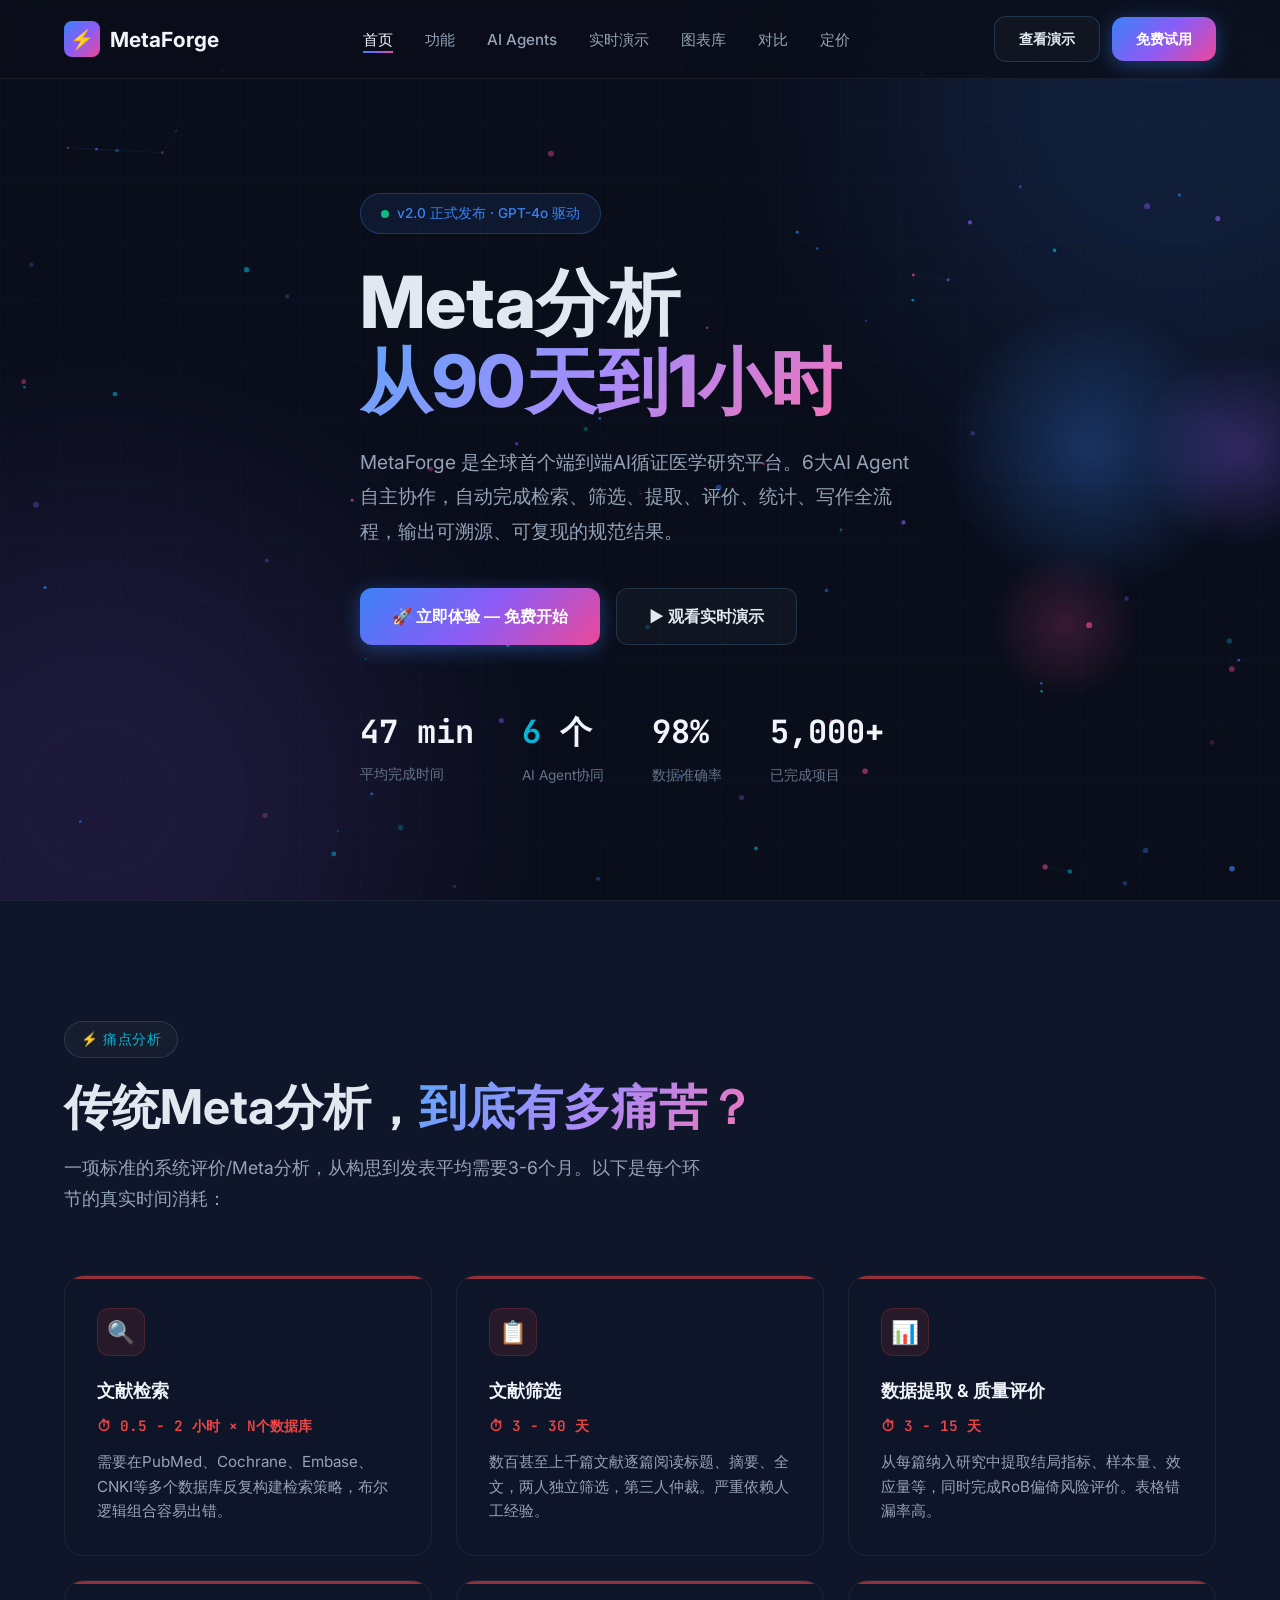
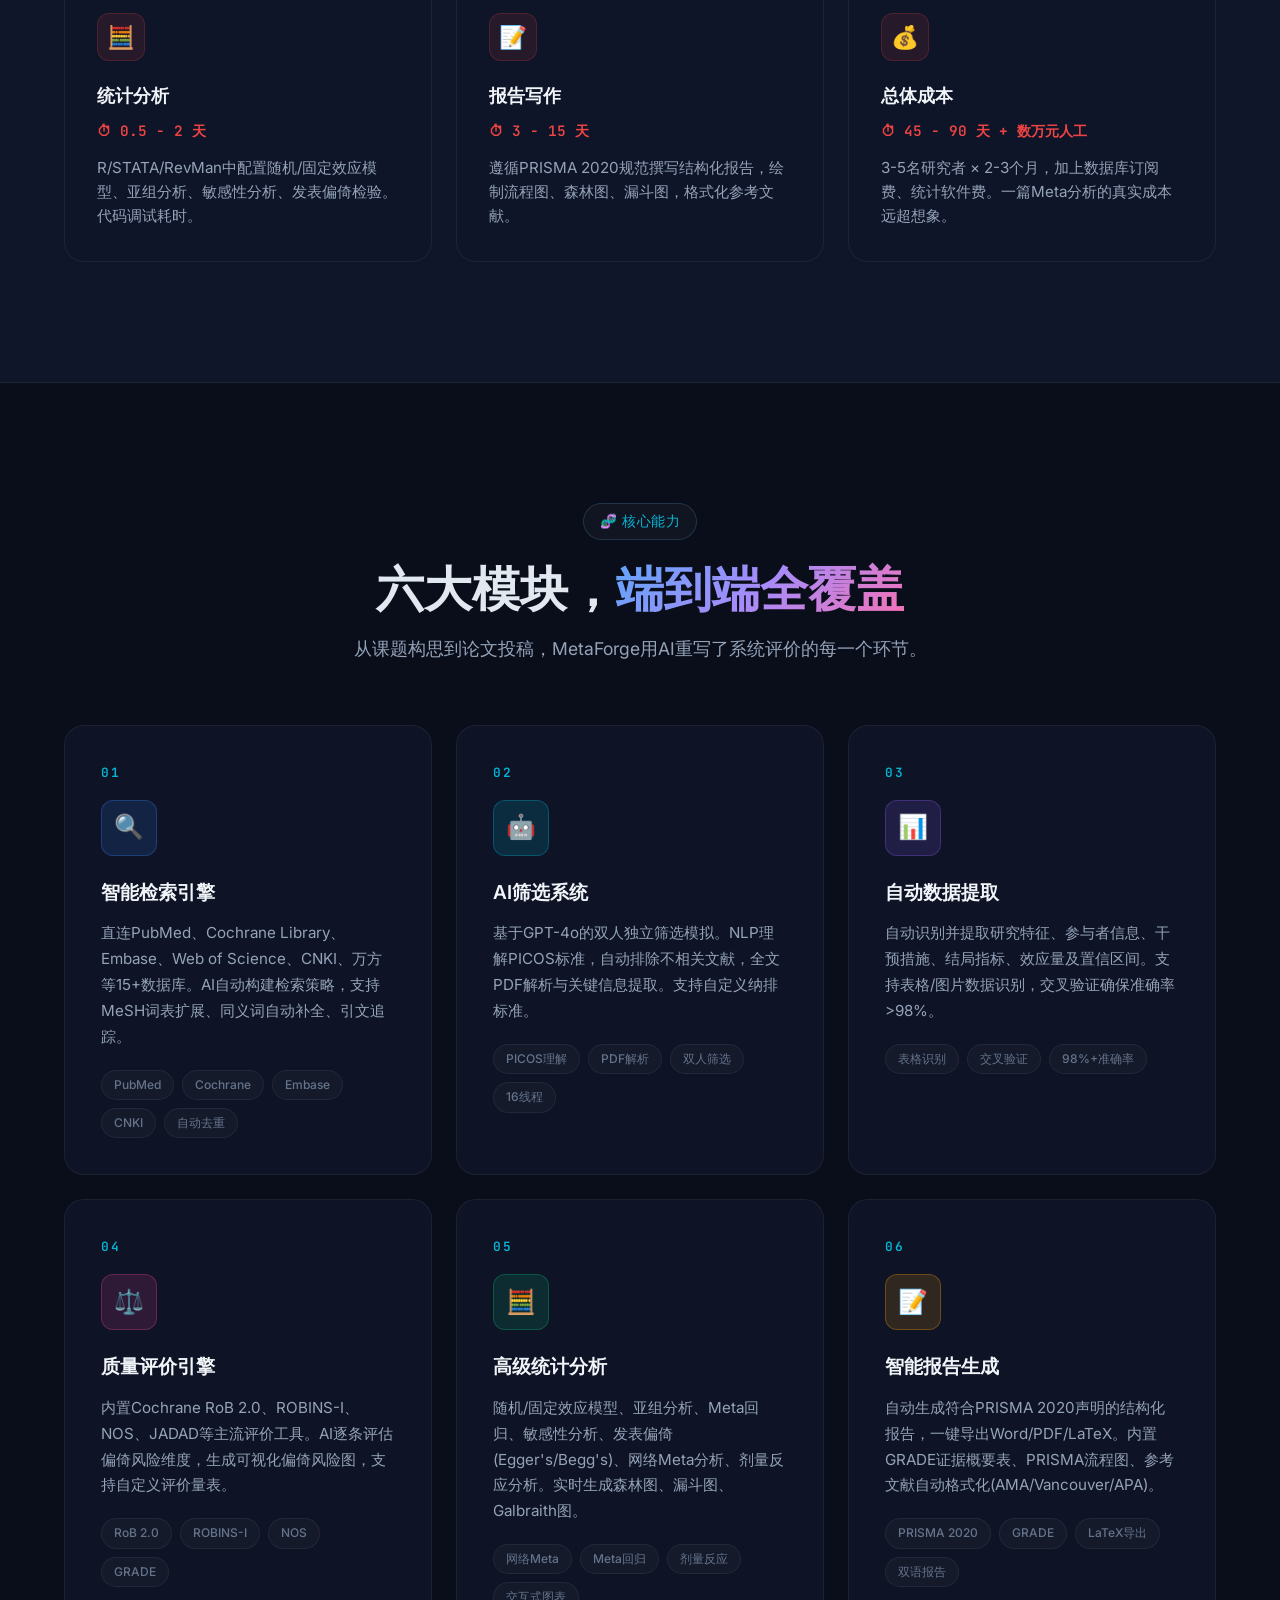
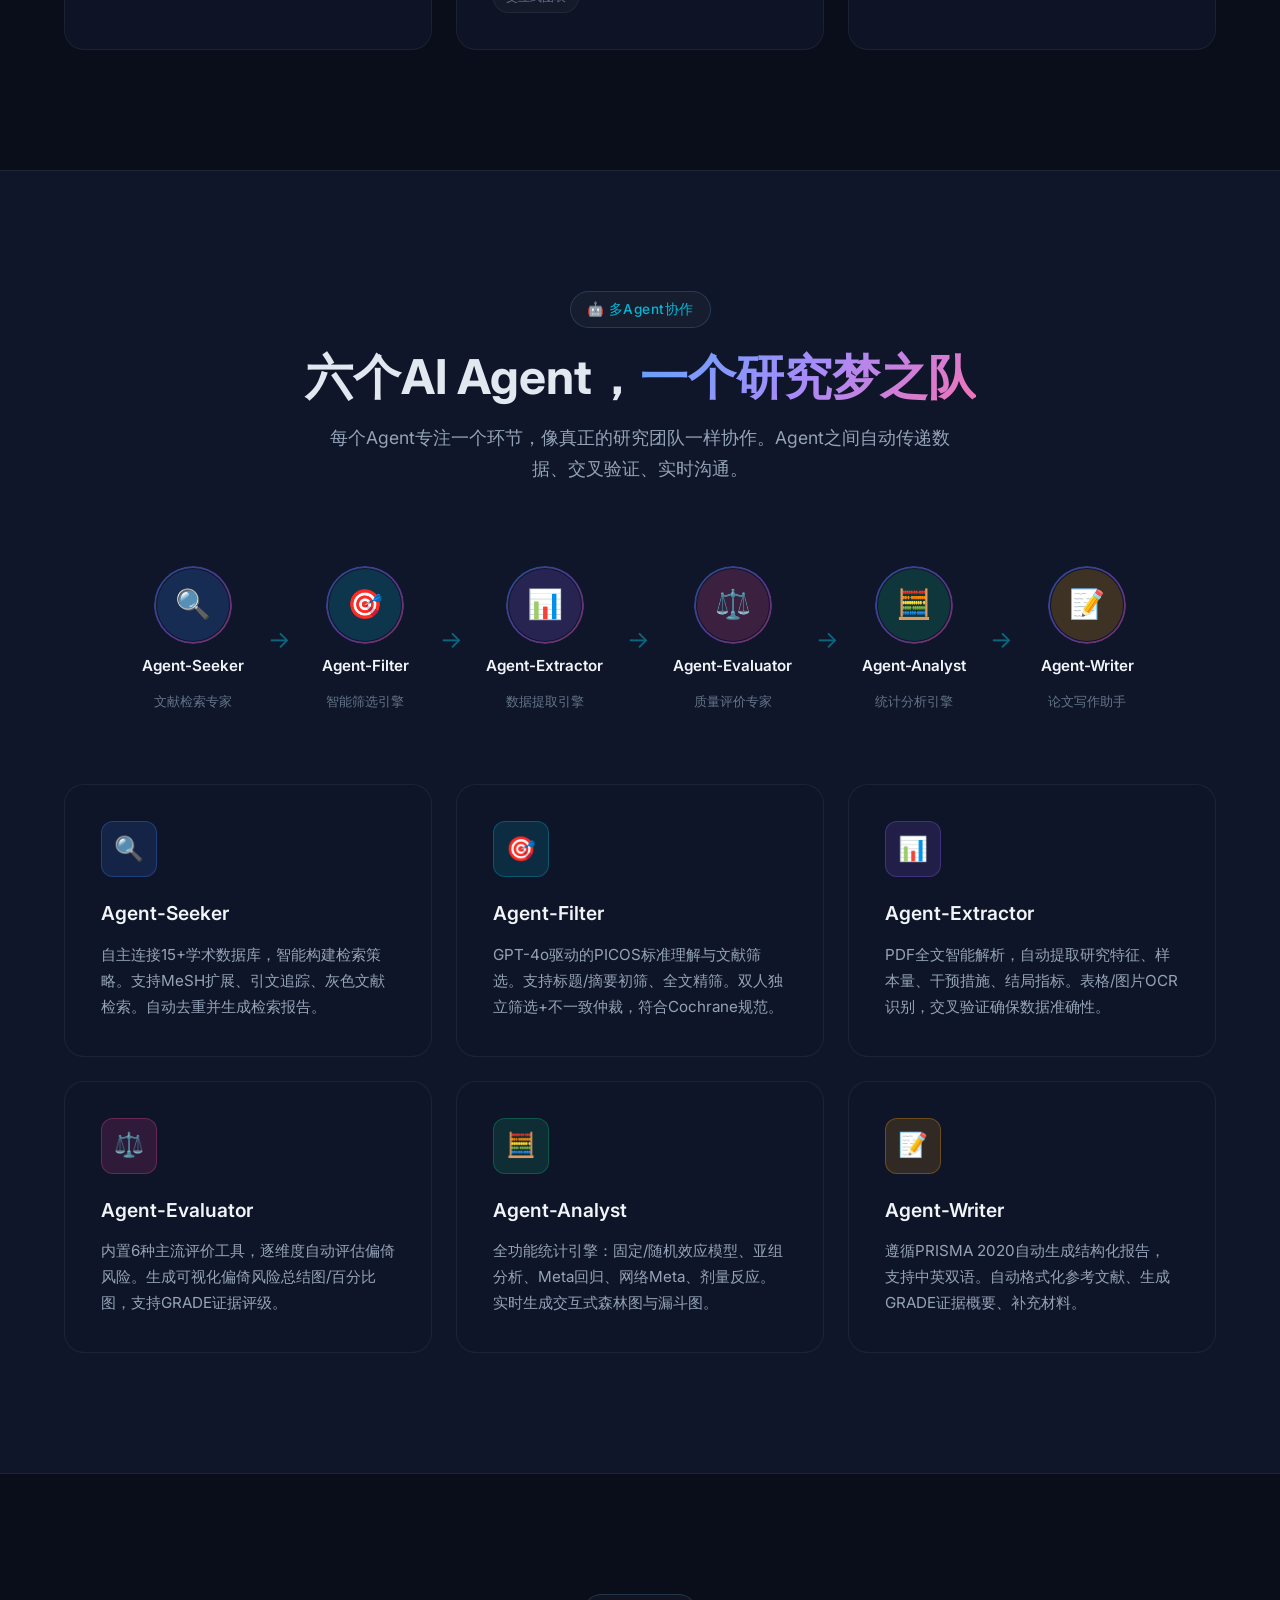
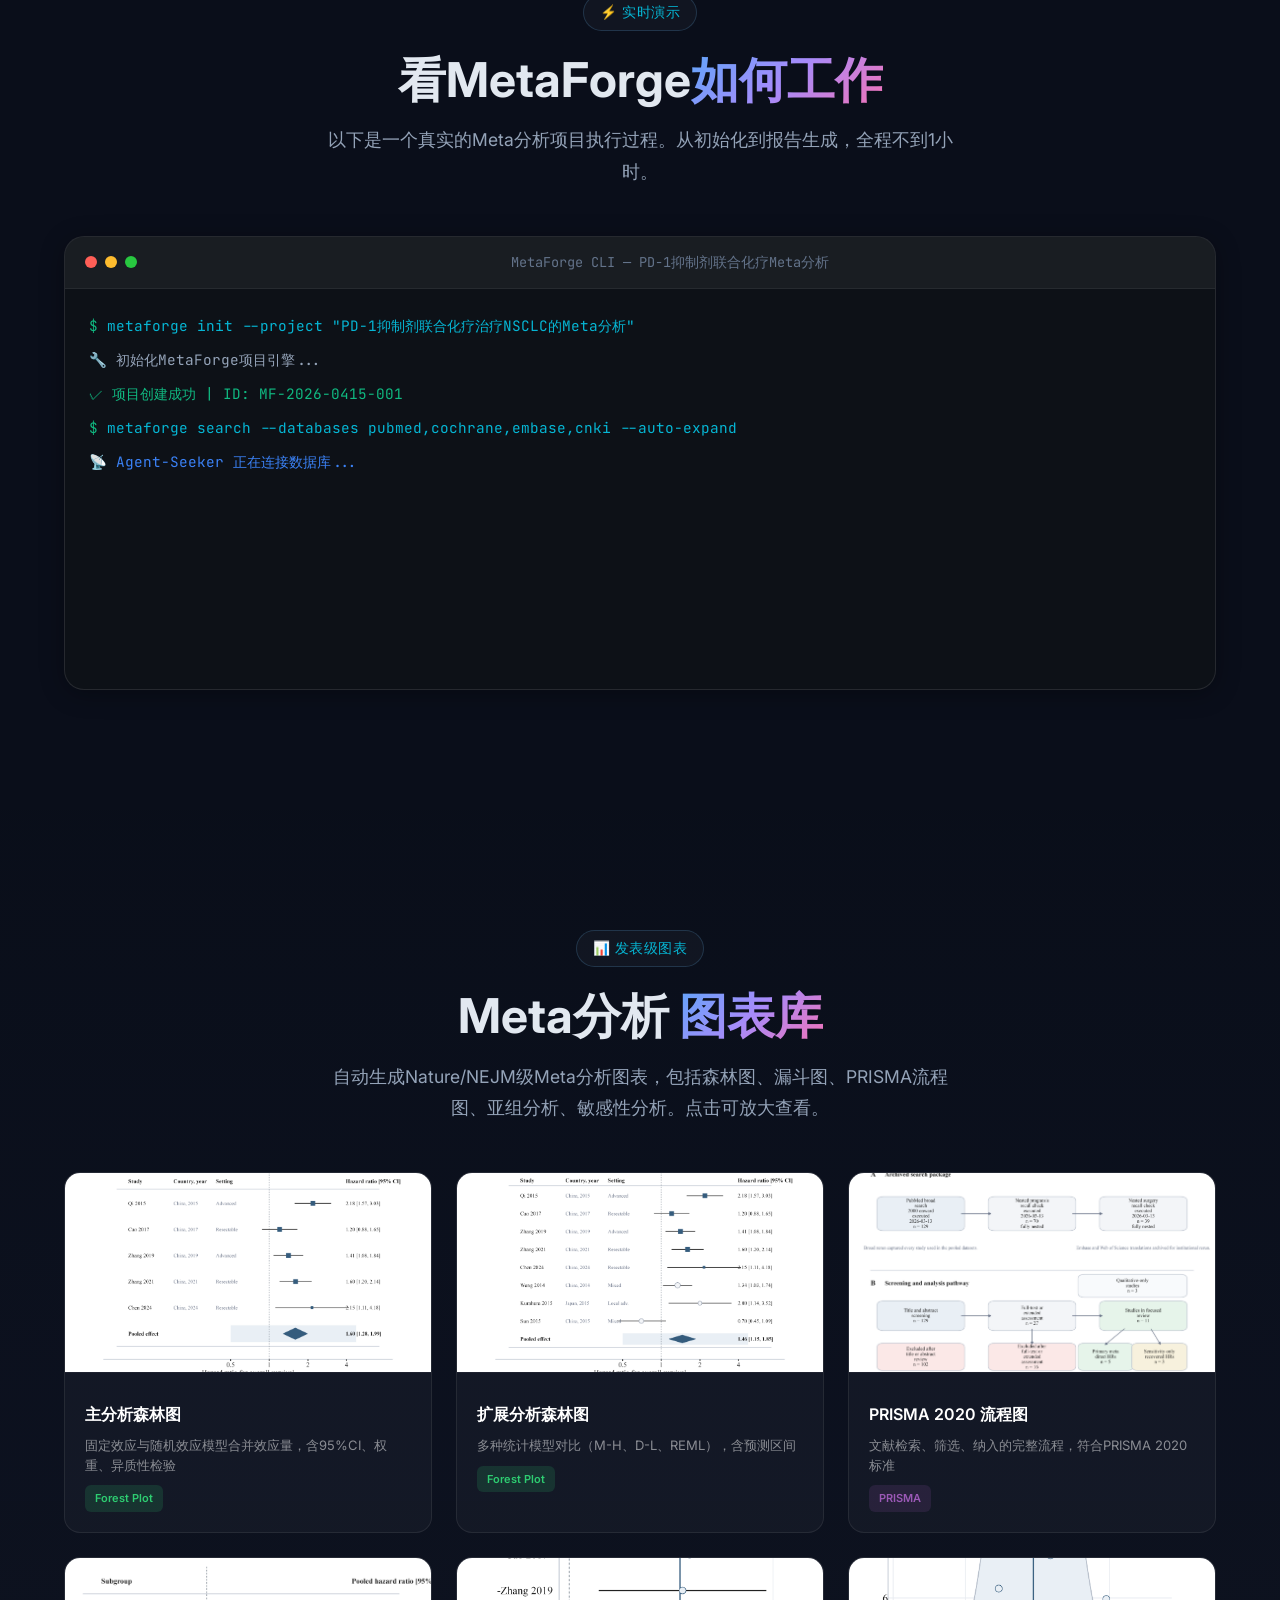
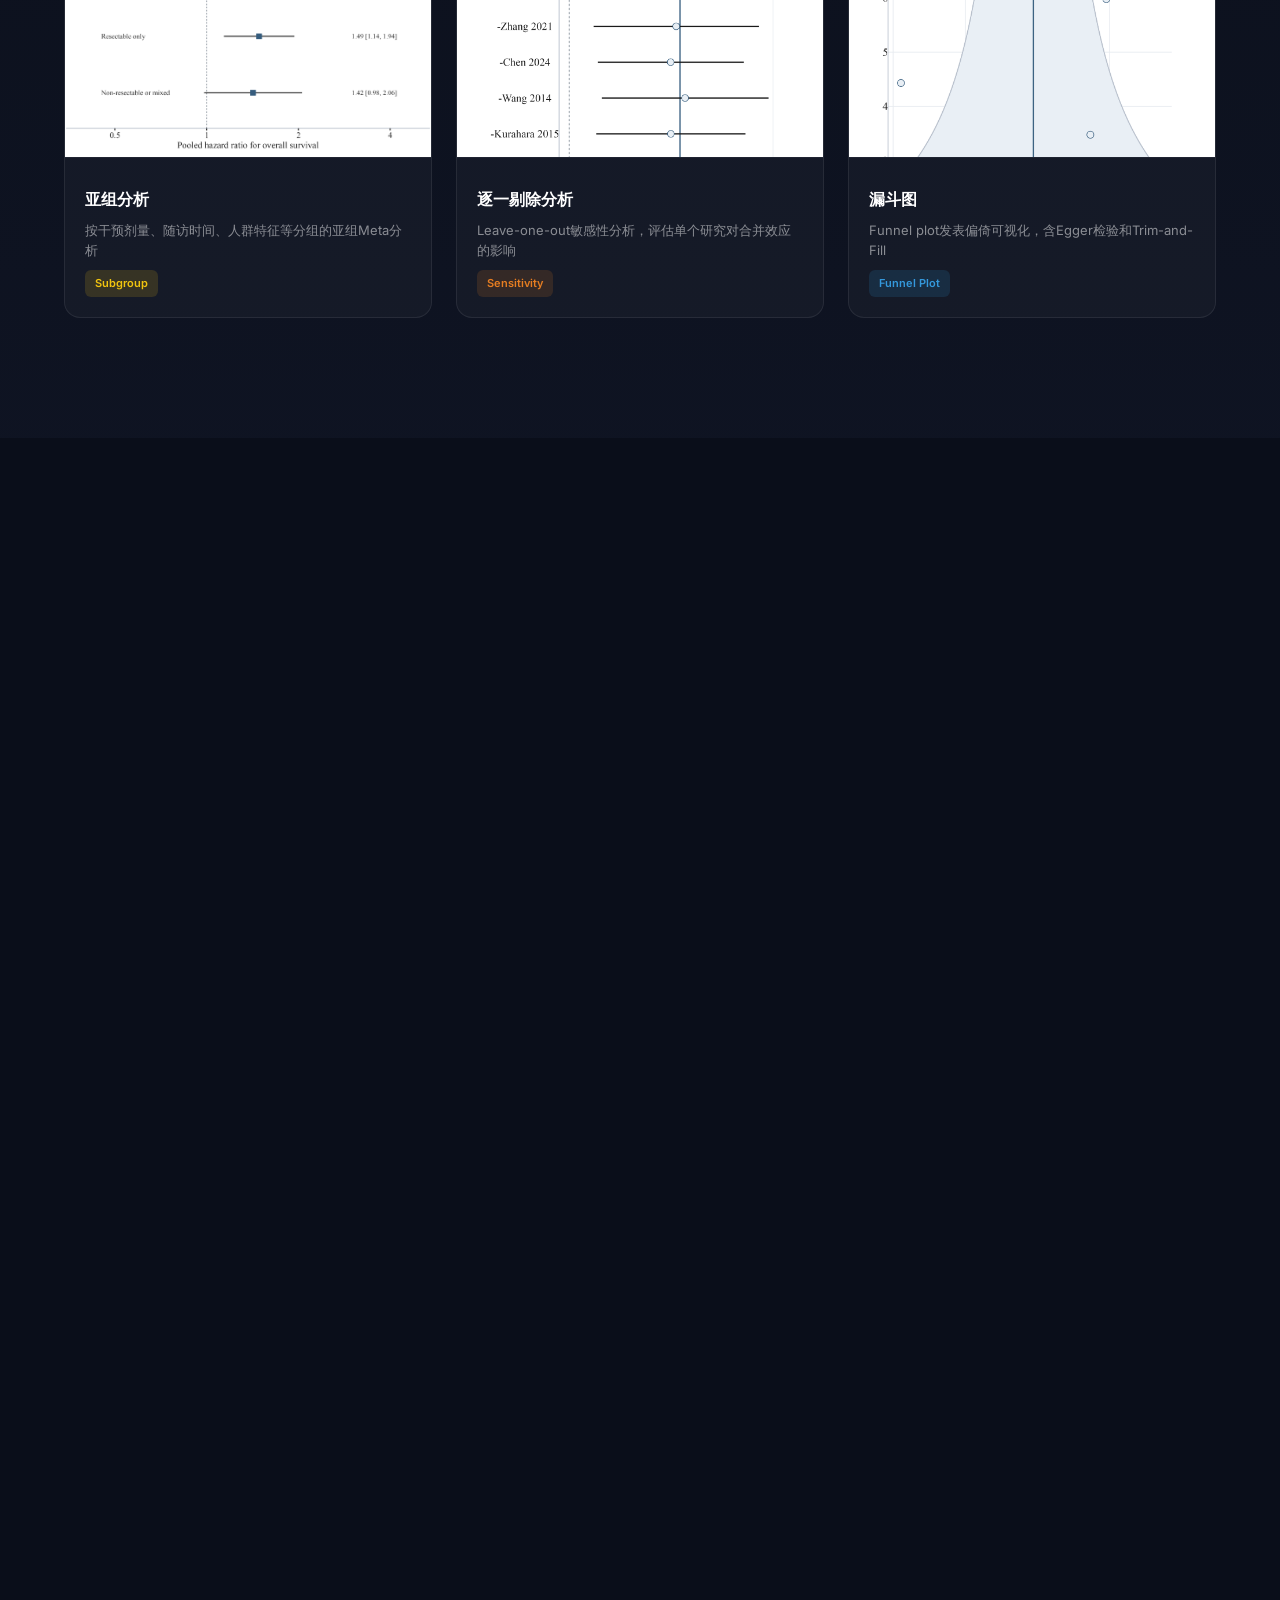
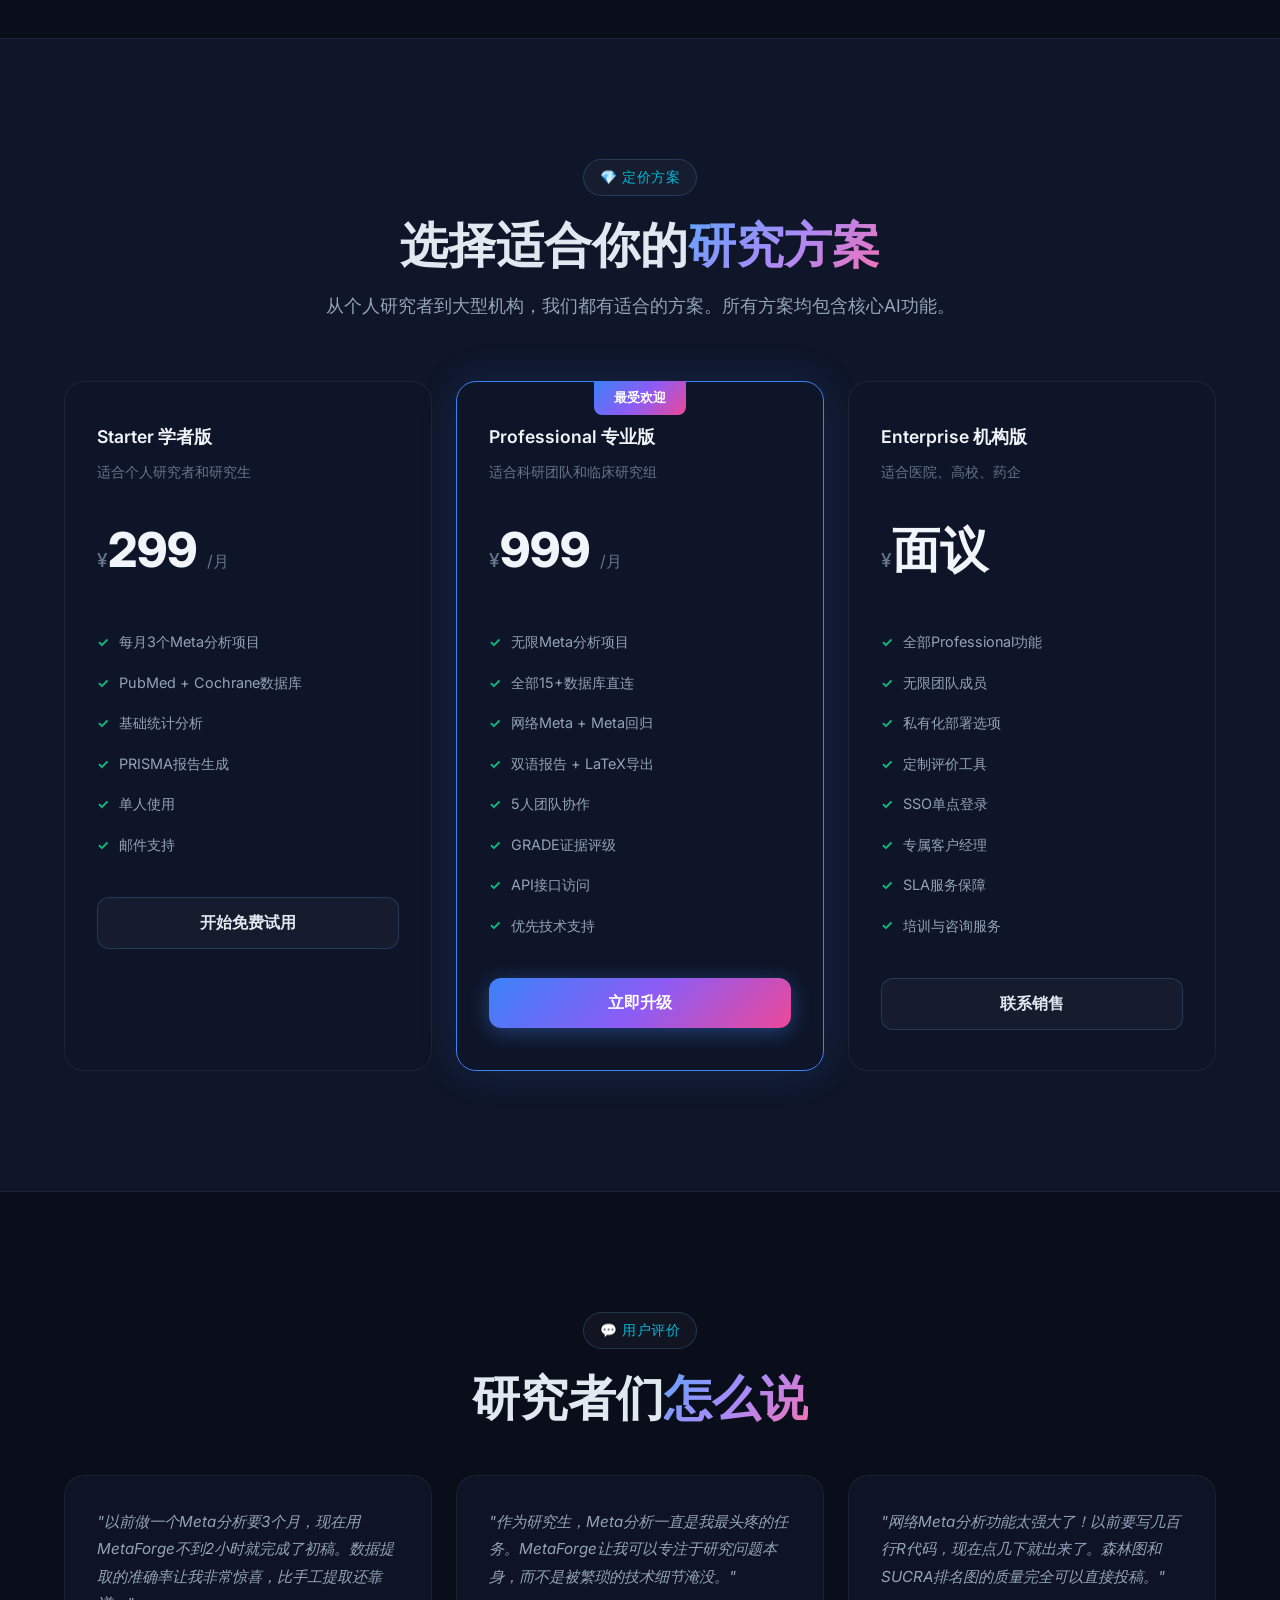
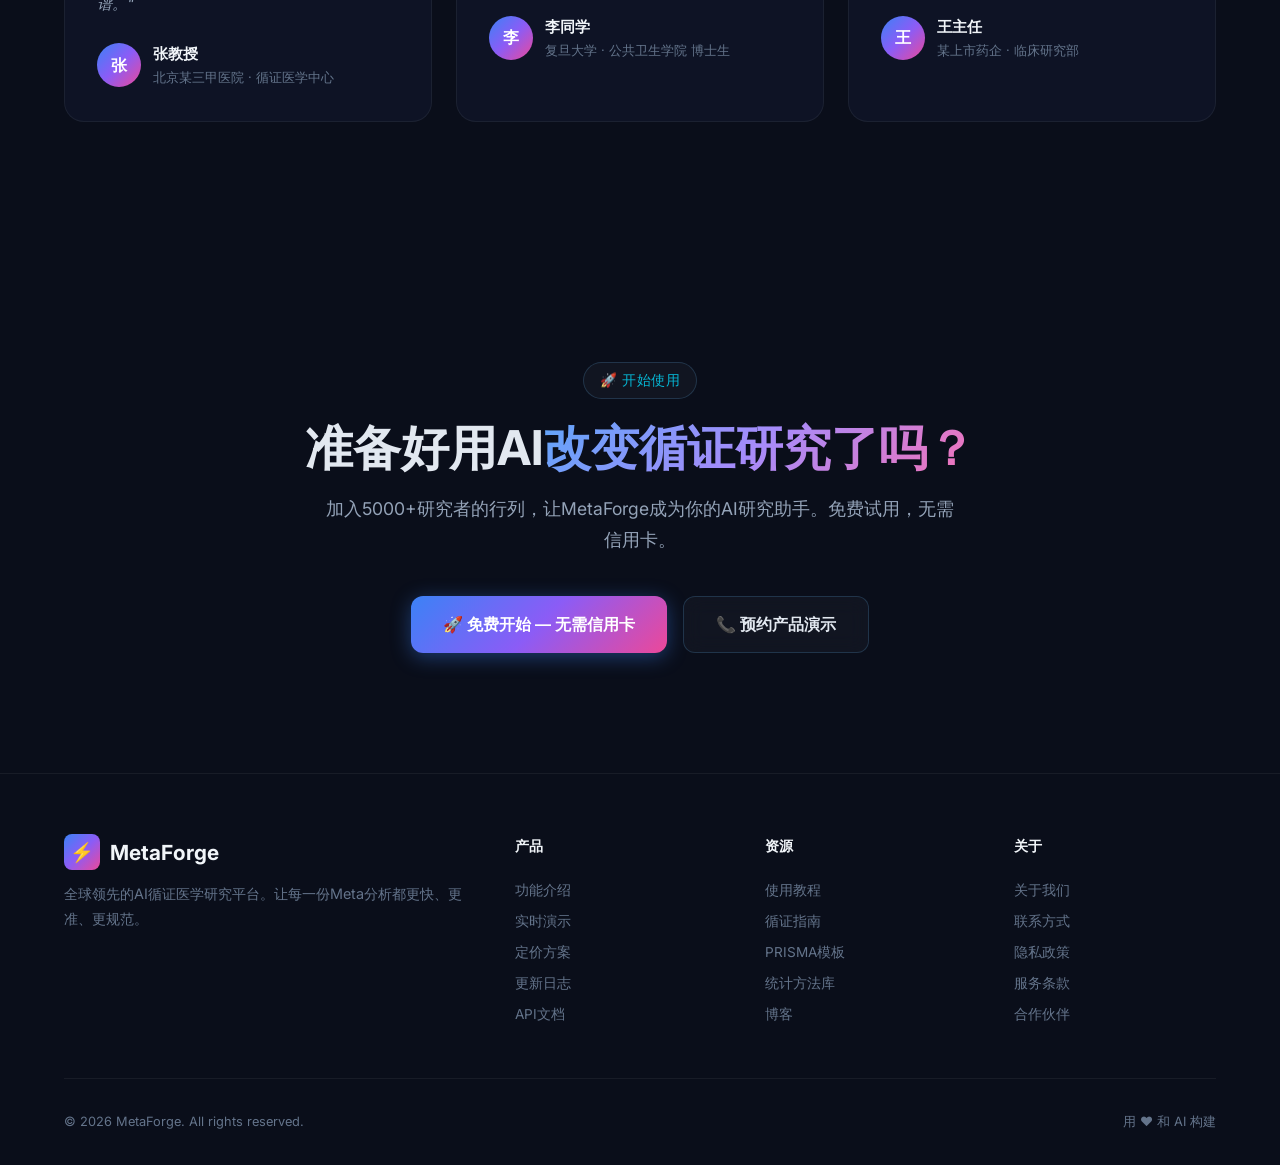
==== index.html @ dff57d8d "v3.1: Full-featured closed-loop Meta-analysis platform Backend: - Egger regression test for publicat" ====
<!DOCTYPE html>
<html lang="zh-CN">
<head>
  <meta charset="UTF-8">
  <meta name="viewport" content="width=device-width, initial-scale=1.0">
  <title>MetaForge — AI循证医学研究平台 | 下一代Meta分析引擎</title>
  <meta name="description" content="MetaForge是全球领先的AI循证医学研究平台，通过6大AI Agent自动完成文献检索、筛选、数据提取、质量评价、统计分析全流程，将传统45-90天的Meta分析压缩至1小时。">
  <meta name="keywords" content="Meta分析,系统评价,AI循证医学,文献筛选,数据提取,统计分析,PRISMA,Cochrane,森林图,漏斗图">
  
  <!-- Open Graph -->
  <meta property="og:title" content="MetaForge — AI循证医学研究平台">
  <meta property="og:description" content="6大AI Agent协同，将Meta分析从45-90天压缩至1小时">
  <meta property="og:type" content="website">
  <meta property="og:url" content="https://mokangmedical.github.io/metaforge/">
  <meta property="og:image" content="https://mokangmedical.github.io/metaforge/assets/figures/1_主分析森林图.png">
  
  <!-- Favicon -->
  <link rel="icon" href="data:image/svg+xml,<svg xmlns='http://www.w3.org/2000/svg' viewBox='0 0 100 100'><text y='.9em' font-size='90'>⚡</text></svg>">
  
  <!-- Fonts -->
  <link rel="preconnect" href="https://fonts.googleapis.com">
  <link rel="preconnect" href="https://fonts.gstatic.com" crossorigin>
  <link href="https://fonts.googleapis.com/css2?family=Inter:wght@400;500;600;700;800&family=JetBrains+Mono:wght@400;500;600&display=swap" rel="stylesheet">
  
  <link rel="stylesheet" href="css/style.css">
</head>
<body>
  <!-- Background Effects -->
  <div class="bg-grid"></div>
  <div class="bg-glow bg-glow-1"></div>
  <div class="bg-glow bg-glow-2"></div>

  <!-- Navigation -->
  <nav class="nav">
    <div class="container nav-inner">
      <a href="#" class="nav-logo">
        <div class="logo-icon">⚡</div>
        MetaForge
      </a>
      <ul class="nav-links">
        <li><a href="#hero" class="active">首页</a></li>
        <li><a href="#features">功能</a></li>
        <li><a href="#agents">AI Agents</a></li>
        <li><a href="#demo">实时演示</a></li>
        <li><a href="#figures">图表库</a></li>
        <li><a href="#comparison">对比</a></li>
        <li><a href="#pricing">定价</a></li>
      </ul>
      <div class="nav-cta">
        <a href="#demo" class="btn btn-secondary">查看演示</a>
        <a href="/app" class="btn btn-primary">免费试用</a>
      </div>
      <button class="mobile-menu-btn">☰</button>
    </div>
  </nav>

  <!-- ====== HERO ====== -->
  <section class="hero page-section" id="hero">
    <canvas class="hero-canvas" id="hero-canvas"></canvas>
    <div class="container">
      <div class="hero-content">
        <div class="hero-badge">
          <span class="pulse"></span>
          v2.0 正式发布 · GPT-4o 驱动
        </div>
        <h1 class="hero-title">
          Meta分析<br>
          <span class="gradient">从90天到1小时</span>
        </h1>
        <p class="hero-desc">
          MetaForge 是全球首个端到端AI循证医学研究平台。6大AI Agent自主协作，自动完成检索、筛选、提取、评价、统计、写作全流程，输出可溯源、可复现的规范结果。
        </p>
        <div class="hero-actions">
          <a href="/app" class="btn btn-primary">
            🚀 立即体验 — 免费开始
          </a>
          <a href="#demo" class="btn btn-secondary">
            ▶ 观看实时演示
          </a>
        </div>
        <div class="hero-stats">
          <div class="hero-stat">
            <div class="number"><span class="counter" data-target="47" data-suffix=" min">0</span></div>
            <div class="label">平均完成时间</div>
          </div>
          <div class="hero-stat">
            <div class="number"><span class="accent">6</span> 个</div>
            <div class="label">AI Agent协同</div>
          </div>
          <div class="hero-stat">
            <div class="number"><span class="counter" data-target="98" data-suffix="%">0</span></div>
            <div class="label">数据准确率</div>
          </div>
          <div class="hero-stat">
            <div class="number"><span class="counter" data-target="5000" data-prefix="" data-suffix="+">0</span></div>
            <div class="label">已完成项目</div>
          </div>
        </div>
      </div>
      <div class="hero-visual">
        <div class="hero-orb hero-orb-1"></div>
        <div class="hero-orb hero-orb-2"></div>
        <div class="hero-orb hero-orb-3"></div>
      </div>
    </div>
  </section>

  <!-- ====== PAIN POINTS ====== -->
  <section class="section pain-points page-section" id="pain">
    <div class="container">
      <div class="reveal">
        <span class="section-label">⚡ 痛点分析</span>
        <h2 class="section-title">传统Meta分析，<span class="gradient">到底有多痛苦？</span></h2>
        <p class="section-desc">
          一项标准的系统评价/Meta分析，从构思到发表平均需要3-6个月。以下是每个环节的真实时间消耗：
        </p>
      </div>
      <div class="pain-grid">
        <div class="pain-card reveal">
          <div class="pain-icon">🔍</div>
          <h3>文献检索</h3>
          <div class="time">⏱ 0.5 - 2 小时 × N个数据库</div>
          <p>需要在PubMed、Cochrane、Embase、CNKI等多个数据库反复构建检索策略，布尔逻辑组合容易出错。</p>
        </div>
        <div class="pain-card reveal">
          <div class="pain-icon">📋</div>
          <h3>文献筛选</h3>
          <div class="time">⏱ 3 - 30 天</div>
          <p>数百甚至上千篇文献逐篇阅读标题、摘要、全文，两人独立筛选，第三人仲裁。严重依赖人工经验。</p>
        </div>
        <div class="pain-card reveal">
          <div class="pain-icon">📊</div>
          <h3>数据提取 & 质量评价</h3>
          <div class="time">⏱ 3 - 15 天</div>
          <p>从每篇纳入研究中提取结局指标、样本量、效应量等，同时完成RoB偏倚风险评价。表格错漏率高。</p>
        </div>
        <div class="pain-card reveal">
          <div class="pain-icon">🧮</div>
          <h3>统计分析</h3>
          <div class="time">⏱ 0.5 - 2 天</div>
          <p>R/STATA/RevMan中配置随机/固定效应模型、亚组分析、敏感性分析、发表偏倚检验。代码调试耗时。</p>
        </div>
        <div class="pain-card reveal">
          <div class="pain-icon">📝</div>
          <h3>报告写作</h3>
          <div class="time">⏱ 3 - 15 天</div>
          <p>遵循PRISMA 2020规范撰写结构化报告，绘制流程图、森林图、漏斗图，格式化参考文献。</p>
        </div>
        <div class="pain-card reveal">
          <div class="pain-icon">💰</div>
          <h3>总体成本</h3>
          <div class="time">⏱ 45 - 90 天 + 数万元人工</div>
          <p>3-5名研究者 × 2-3个月，加上数据库订阅费、统计软件费。一篇Meta分析的真实成本远超想象。</p>
        </div>
      </div>
    </div>
  </section>

  <!-- ====== FEATURES ====== -->
  <section class="section page-section" id="features">
    <div class="container">
      <div class="reveal" style="text-align: center;">
        <span class="section-label">🧬 核心能力</span>
        <h2 class="section-title">六大模块，<span class="gradient">端到端全覆盖</span></h2>
        <p class="section-desc" style="margin: 0 auto;">
          从课题构思到论文投稿，MetaForge用AI重写了系统评价的每一个环节。
        </p>
      </div>
      <div class="features-grid">
        <div class="feature-card reveal">
          <div class="feature-number">01</div>
          <div class="feature-icon blue">🔍</div>
          <h3>智能检索引擎</h3>
          <p>直连PubMed、Cochrane Library、Embase、Web of Science、CNKI、万方等15+数据库。AI自动构建检索策略，支持MeSH词表扩展、同义词自动补全、引文追踪。</p>
          <div class="feature-tags">
            <span class="feature-tag">PubMed</span>
            <span class="feature-tag">Cochrane</span>
            <span class="feature-tag">Embase</span>
            <span class="feature-tag">CNKI</span>
            <span class="feature-tag">自动去重</span>
          </div>
        </div>
        <div class="feature-card reveal">
          <div class="feature-number">02</div>
          <div class="feature-icon cyan">🤖</div>
          <h3>AI筛选系统</h3>
          <p>基于GPT-4o的双人独立筛选模拟。NLP理解PICOS标准，自动排除不相关文献，全文PDF解析与关键信息提取。支持自定义纳排标准。</p>
          <div class="feature-tags">
            <span class="feature-tag">PICOS理解</span>
            <span class="feature-tag">PDF解析</span>
            <span class="feature-tag">双人筛选</span>
            <span class="feature-tag">16线程</span>
          </div>
        </div>
        <div class="feature-card reveal">
          <div class="feature-number">03</div>
          <div class="feature-icon purple">📊</div>
          <h3>自动数据提取</h3>
          <p>自动识别并提取研究特征、参与者信息、干预措施、结局指标、效应量及置信区间。支持表格/图片数据识别，交叉验证确保准确率>98%。</p>
          <div class="feature-tags">
            <span class="feature-tag">表格识别</span>
            <span class="feature-tag">交叉验证</span>
            <span class="feature-tag">98%+准确率</span>
          </div>
        </div>
        <div class="feature-card reveal">
          <div class="feature-number">04</div>
          <div class="feature-icon pink">⚖️</div>
          <h3>质量评价引擎</h3>
          <p>内置Cochrane RoB 2.0、ROBINS-I、NOS、JADAD等主流评价工具。AI逐条评估偏倚风险维度，生成可视化偏倚风险图，支持自定义评价量表。</p>
          <div class="feature-tags">
            <span class="feature-tag">RoB 2.0</span>
            <span class="feature-tag">ROBINS-I</span>
            <span class="feature-tag">NOS</span>
            <span class="feature-tag">GRADE</span>
          </div>
        </div>
        <div class="feature-card reveal">
          <div class="feature-number">05</div>
          <div class="feature-icon green">🧮</div>
          <h3>高级统计分析</h3>
          <p>随机/固定效应模型、亚组分析、Meta回归、敏感性分析、发表偏倚(Egger's/Begg's)、网络Meta分析、剂量反应分析。实时生成森林图、漏斗图、Galbraith图。</p>
          <div class="feature-tags">
            <span class="feature-tag">网络Meta</span>
            <span class="feature-tag">Meta回归</span>
            <span class="feature-tag">剂量反应</span>
            <span class="feature-tag">交互式图表</span>
          </div>
        </div>
        <div class="feature-card reveal">
          <div class="feature-number">06</div>
          <div class="feature-icon orange">📝</div>
          <h3>智能报告生成</h3>
          <p>自动生成符合PRISMA 2020声明的结构化报告，一键导出Word/PDF/LaTeX。内置GRADE证据概要表、PRISMA流程图、参考文献自动格式化(AMA/Vancouver/APA)。</p>
          <div class="feature-tags">
            <span class="feature-tag">PRISMA 2020</span>
            <span class="feature-tag">GRADE</span>
            <span class="feature-tag">LaTeX导出</span>
            <span class="feature-tag">双语报告</span>
          </div>
        </div>
      </div>
    </div>
  </section>

  <!-- ====== AI AGENTS ====== -->
  <section class="section agent-system page-section" id="agents">
    <div class="container">
      <div class="reveal" style="text-align: center;">
        <span class="section-label">🤖 多Agent协作</span>
        <h2 class="section-title">六个AI Agent，<span class="gradient">一个研究梦之队</span></h2>
        <p class="section-desc" style="margin: 0 auto;">
          每个Agent专注一个环节，像真正的研究团队一样协作。Agent之间自动传递数据、交叉验证、实时沟通。
        </p>
      </div>
      <div class="agent-pipeline reveal">
        <div class="agent-node">
          <div class="agent-avatar a1">🔍</div>
          <span class="agent-name">Agent-Seeker</span>
          <span class="agent-role">文献检索专家</span>
        </div>
        <div class="agent-arrow">→</div>
        <div class="agent-node">
          <div class="agent-avatar a2">🎯</div>
          <span class="agent-name">Agent-Filter</span>
          <span class="agent-role">智能筛选引擎</span>
        </div>
        <div class="agent-arrow">→</div>
        <div class="agent-node">
          <div class="agent-avatar a3">📊</div>
          <span class="agent-name">Agent-Extractor</span>
          <span class="agent-role">数据提取引擎</span>
        </div>
        <div class="agent-arrow">→</div>
        <div class="agent-node">
          <div class="agent-avatar a4">⚖️</div>
          <span class="agent-name">Agent-Evaluator</span>
          <span class="agent-role">质量评价专家</span>
        </div>
        <div class="agent-arrow">→</div>
        <div class="agent-node">
          <div class="agent-avatar a5">🧮</div>
          <span class="agent-name">Agent-Analyst</span>
          <span class="agent-role">统计分析引擎</span>
        </div>
        <div class="agent-arrow">→</div>
        <div class="agent-node">
          <div class="agent-avatar a6">📝</div>
          <span class="agent-name">Agent-Writer</span>
          <span class="agent-role">论文写作助手</span>
        </div>
      </div>
      <!-- Agent Details -->
      <div class="features-grid" style="margin-top: 48px;">
        <div class="feature-card reveal">
          <div class="feature-icon blue">🔍</div>
          <h3>Agent-Seeker</h3>
          <p>自主连接15+学术数据库，智能构建检索策略。支持MeSH扩展、引文追踪、灰色文献检索。自动去重并生成检索报告。</p>
        </div>
        <div class="feature-card reveal">
          <div class="feature-icon cyan">🎯</div>
          <h3>Agent-Filter</h3>
          <p>GPT-4o驱动的PICOS标准理解与文献筛选。支持标题/摘要初筛、全文精筛。双人独立筛选+不一致仲裁，符合Cochrane规范。</p>
        </div>
        <div class="feature-card reveal">
          <div class="feature-icon purple">📊</div>
          <h3>Agent-Extractor</h3>
          <p>PDF全文智能解析，自动提取研究特征、样本量、干预措施、结局指标。表格/图片OCR识别，交叉验证确保数据准确性。</p>
        </div>
        <div class="feature-card reveal">
          <div class="feature-icon pink">⚖️</div>
          <h3>Agent-Evaluator</h3>
          <p>内置6种主流评价工具，逐维度自动评估偏倚风险。生成可视化偏倚风险总结图/百分比图，支持GRADE证据评级。</p>
        </div>
        <div class="feature-card reveal">
          <div class="feature-icon green">🧮</div>
          <h3>Agent-Analyst</h3>
          <p>全功能统计引擎：固定/随机效应模型、亚组分析、Meta回归、网络Meta、剂量反应。实时生成交互式森林图与漏斗图。</p>
        </div>
        <div class="feature-card reveal">
          <div class="feature-icon orange">📝</div>
          <h3>Agent-Writer</h3>
          <p>遵循PRISMA 2020自动生成结构化报告，支持中英双语。自动格式化参考文献、生成GRADE证据概要、补充材料。</p>
        </div>
      </div>
    </div>
  </section>

  <!-- ====== LIVE DEMO ====== -->
  <section class="section page-section" id="demo">
    <div class="container">
      <div class="reveal" style="text-align: center;">
        <span class="section-label">⚡ 实时演示</span>
        <h2 class="section-title">看MetaForge<span class="gradient">如何工作</span></h2>
        <p class="section-desc" style="margin: 0 auto;">
          以下是一个真实的Meta分析项目执行过程。从初始化到报告生成，全程不到1小时。
        </p>
      </div>
      <div class="demo-terminal reveal" id="demo-terminal">
        <div class="demo-terminal-header">
          <span class="demo-dot red"></span>
          <span class="demo-dot yellow"></span>
          <span class="demo-dot green"></span>
          <span class="demo-terminal-title">MetaForge CLI — PD-1抑制剂联合化疗Meta分析</span>
        </div>
        <div class="demo-terminal-body">
          <!-- Demo lines will be injected by JS -->
        </div>
      </div>
    </div>
  </section>

  <!-- ====== FIGURES GALLERY ====== -->
  <section class="section figures-section page-section" id="figures">
    <div class="container">
      <div class="reveal" style="text-align: center;">
        <span class="section-label">📊 发表级图表</span>
        <h2 class="section-title">Meta分析 <span class="gradient">图表库</span></h2>
        <p class="section-desc" style="margin: 0 auto;">
          自动生成Nature/NEJM级Meta分析图表，包括森林图、漏斗图、PRISMA流程图、亚组分析、敏感性分析。点击可放大查看。
        </p>
      </div>
      <div class="figures-grid reveal">
        <div class="figure-card" onclick="openLightbox('assets/figures/1_主分析森林图.png', '主分析森林图 — 固定/随机效应模型合并结果')">
          <img src="assets/figures/1_主分析森林图.png" alt="主分析森林图" loading="lazy">
          <div class="figure-card-info">
            <h3>主分析森林图</h3>
            <p>固定效应与随机效应模型合并效应量，含95%CI、权重、异质性检验</p>
            <span class="figure-badge badge-forest">Forest Plot</span>
          </div>
        </div>
        <div class="figure-card" onclick="openLightbox('assets/figures/2_扩展分析森林图.png', '扩展分析森林图 — 多模型对比')">
          <img src="assets/figures/2_扩展分析森林图.png" alt="扩展分析森林图" loading="lazy">
          <div class="figure-card-info">
            <h3>扩展分析森林图</h3>
            <p>多种统计模型对比（M-H、D-L、REML），含预测区间</p>
            <span class="figure-badge badge-forest">Forest Plot</span>
          </div>
        </div>
        <div class="figure-card" onclick="openLightbox('assets/figures/3_PRISMA流程图.png', 'PRISMA 2020 流程图')">
          <img src="assets/figures/3_PRISMA流程图.png" alt="PRISMA流程图" loading="lazy">
          <div class="figure-card-info">
            <h3>PRISMA 2020 流程图</h3>
            <p>文献检索、筛选、纳入的完整流程，符合PRISMA 2020标准</p>
            <span class="figure-badge badge-prisma">PRISMA</span>
          </div>
        </div>
        <div class="figure-card" onclick="openLightbox('assets/figures/4_亚组分析.png', '亚组分析 — 按研究特征分组')">
          <img src="assets/figures/4_亚组分析.png" alt="亚组分析" loading="lazy">
          <div class="figure-card-info">
            <h3>亚组分析</h3>
            <p>按干预剂量、随访时间、人群特征等分组的亚组Meta分析</p>
            <span class="figure-badge badge-subgroup">Subgroup</span>
          </div>
        </div>
        <div class="figure-card" onclick="openLightbox('assets/figures/5_逐一剔除分析.png', '逐一剔除敏感性分析')">
          <img src="assets/figures/5_逐一剔除分析.png" alt="逐一剔除分析" loading="lazy">
          <div class="figure-card-info">
            <h3>逐一剔除分析</h3>
            <p>Leave-one-out敏感性分析，评估单个研究对合并效应的影响</p>
            <span class="figure-badge badge-sensitivity">Sensitivity</span>
          </div>
        </div>
        <div class="figure-card" onclick="openLightbox('assets/figures/6_漏斗图.png', '漏斗图 — 发表偏倚评估')">
          <img src="assets/figures/6_漏斗图.png" alt="漏斗图" loading="lazy">
          <div class="figure-card-info">
            <h3>漏斗图</h3>
            <p>Funnel plot发表偏倚可视化，含Egger检验和Trim-and-Fill</p>
            <span class="figure-badge badge-funnel">Funnel Plot</span>
          </div>
        </div>
      </div>
    </div>
  </section>

  <!-- Lightbox -->
  <div class="lightbox-overlay" id="lightbox" onclick="closeLightbox()">
    <span class="lightbox-close" onclick="closeLightbox()">&times;</span>
    <img id="lightbox-img" src="" alt="">
    <div class="lightbox-caption" id="lightbox-caption"></div>
  </div>

  <!-- ====== COMPARISON ====== -->
  <section class="section page-section" id="comparison">
    <div class="container">
      <div class="reveal" style="text-align: center;">
        <span class="section-label">🏆 为什么选择我们</span>
        <h2 class="section-title">MetaForge vs <span class="gradient">传统工具</span></h2>
        <p class="section-desc" style="margin: 0 auto;">
          全方位对比，看看MetaForge在每个维度上的领先优势。
        </p>
      </div>
      <div class="reveal">
        <table class="comparison-table">
          <thead>
            <tr>
              <th>功能维度</th>
              <th>手工/传统工具</th>
              <th>LivingEBM</th>
              <th class="our-col">MetaForge ⚡</th>
            </tr>
          </thead>
          <tbody>
            <tr>
              <td>文献检索</td>
              <td>手动构建策略</td>
              <td>自动检索</td>
              <td class="our-col">15+数据库直连 + AI策略优化</td>
            </tr>
            <tr>
              <td>文献筛选</td>
              <td>人工逐篇阅读</td>
              <td>AI辅助筛选</td>
              <td class="our-col">GPT-4o双人筛选 + PDF全文解析</td>
            </tr>
            <tr>
              <td>数据提取</td>
              <td>手动填表</td>
              <td>AI提取</td>
              <td class="our-col">AI提取 + 表格OCR + 交叉验证 98%+</td>
            </tr>
            <tr>
              <td>质量评价</td>
              <td>手动评分</td>
              <td>AI评价</td>
              <td class="our-col">6种评价工具 + GRADE + 可视化</td>
            </tr>
            <tr>
              <td>统计分析</td>
              <td>R/STATA编程</td>
              <td>基础统计</td>
              <td class="our-col">网络Meta + Meta回归 + 交互式图表</td>
            </tr>
            <tr>
              <td>报告生成</td>
              <td>手动撰写</td>
              <td>PRISMA报告</td>
              <td class="our-col">PRISMA 2020 + 双语 + LaTeX + GRADE</td>
            </tr>
            <tr>
              <td>数据库直连</td>
              <td class="cross">✗</td>
              <td>部分</td>
              <td class="our-col check">✓ 15+数据库</td>
            </tr>
            <tr>
              <td>网络Meta分析</td>
              <td class="cross">✗ 需编程</td>
              <td class="cross">✗</td>
              <td class="our-col check">✓ 内置支持</td>
            </tr>
            <tr>
              <td>实时协作</td>
              <td class="cross">✗</td>
              <td class="cross">✗</td>
              <td class="our-col check">✓ 多人在线</td>
            </tr>
            <tr>
              <td>API接口</td>
              <td class="cross">✗</td>
              <td class="cross">✗</td>
              <td class="our-col check">✓ RESTful API</td>
            </tr>
            <tr>
              <td>中英文双语报告</td>
              <td class="cross">✗</td>
              <td class="cross">✗</td>
              <td class="our-col check">✓ 自动翻译</td>
            </tr>
            <tr>
              <td>完成时间</td>
              <td>45-90天</td>
              <td>数小时</td>
              <td class="our-col"><strong>47分钟</strong></td>
            </tr>
          </tbody>
        </table>
      </div>
    </div>
  </section>

  <!-- ====== PRICING ====== -->
  <section class="section pricing-section page-section" id="pricing">
    <div class="container">
      <div class="reveal" style="text-align: center;">
        <span class="section-label">💎 定价方案</span>
        <h2 class="section-title">选择适合你的<span class="gradient">研究方案</span></h2>
        <p class="section-desc" style="margin: 0 auto;">
          从个人研究者到大型机构，我们都有适合的方案。所有方案均包含核心AI功能。
        </p>
      </div>
      <div class="pricing-grid">
        <div class="pricing-card reveal">
          <div class="pricing-name">Starter 学者版</div>
          <div class="pricing-desc">适合个人研究者和研究生</div>
          <div class="pricing-price">
            <span class="currency">¥</span>299
            <span class="period">/月</span>
          </div>
          <ul class="pricing-features">
            <li>每月3个Meta分析项目</li>
            <li>PubMed + Cochrane数据库</li>
            <li>基础统计分析</li>
            <li>PRISMA报告生成</li>
            <li>单人使用</li>
            <li>邮件支持</li>
          </ul>
          <button class="btn btn-secondary pricing-cta">开始免费试用</button>
        </div>
        <div class="pricing-card featured reveal">
          <div class="pricing-name">Professional 专业版</div>
          <div class="pricing-desc">适合科研团队和临床研究组</div>
          <div class="pricing-price">
            <span class="currency">¥</span>999
            <span class="period">/月</span>
          </div>
          <ul class="pricing-features">
            <li>无限Meta分析项目</li>
            <li>全部15+数据库直连</li>
            <li>网络Meta + Meta回归</li>
            <li>双语报告 + LaTeX导出</li>
            <li>5人团队协作</li>
            <li>GRADE证据评级</li>
            <li>API接口访问</li>
            <li>优先技术支持</li>
          </ul>
          <button class="btn btn-primary pricing-cta">立即升级</button>
        </div>
        <div class="pricing-card reveal">
          <div class="pricing-name">Enterprise 机构版</div>
          <div class="pricing-desc">适合医院、高校、药企</div>
          <div class="pricing-price">
            <span class="currency">¥</span>面议
          </div>
          <ul class="pricing-features">
            <li>全部Professional功能</li>
            <li>无限团队成员</li>
            <li>私有化部署选项</li>
            <li>定制评价工具</li>
            <li>SSO单点登录</li>
            <li>专属客户经理</li>
            <li>SLA服务保障</li>
            <li>培训与咨询服务</li>
          </ul>
          <button class="btn btn-secondary pricing-cta">联系销售</button>
        </div>
      </div>
    </div>
  </section>

  <!-- ====== TESTIMONIALS ====== -->
  <section class="section page-section" id="testimonials">
    <div class="container">
      <div class="reveal" style="text-align: center;">
        <span class="section-label">💬 用户评价</span>
        <h2 class="section-title">研究者们<span class="gradient">怎么说</span></h2>
      </div>
      <div class="testimonial-grid">
        <div class="testimonial-card reveal">
          <p class="testimonial-text">
            "以前做一个Meta分析要3个月，现在用MetaForge不到2小时就完成了初稿。数据提取的准确率让我非常惊喜，比手工提取还靠谱。"
          </p>
          <div class="testimonial-author">
            <div class="testimonial-avatar">张</div>
            <div class="testimonial-info">
              <div class="name">张教授</div>
              <div class="role">北京某三甲医院 · 循证医学中心</div>
            </div>
          </div>
        </div>
        <div class="testimonial-card reveal">
          <p class="testimonial-text">
            "作为研究生，Meta分析一直是我最头疼的任务。MetaForge让我可以专注于研究问题本身，而不是被繁琐的技术细节淹没。"
          </p>
          <div class="testimonial-author">
            <div class="testimonial-avatar">李</div>
            <div class="testimonial-info">
              <div class="name">李同学</div>
              <div class="role">复旦大学 · 公共卫生学院 博士生</div>
            </div>
          </div>
        </div>
        <div class="testimonial-card reveal">
          <p class="testimonial-text">
            "网络Meta分析功能太强大了！以前要写几百行R代码，现在点几下就出来了。森林图和SUCRA排名图的质量完全可以直接投稿。"
          </p>
          <div class="testimonial-author">
            <div class="testimonial-avatar">王</div>
            <div class="testimonial-info">
              <div class="name">王主任</div>
              <div class="role">某上市药企 · 临床研究部</div>
            </div>
          </div>
        </div>
      </div>
    </div>
  </section>

  <!-- ====== CTA ====== -->
  <section class="section" style="text-align: center;">
    <div class="container reveal">
      <span class="section-label">🚀 开始使用</span>
      <h2 class="section-title">准备好用AI<span class="gradient">改变循证研究了吗？</span></h2>
      <p class="section-desc" style="margin: 0 auto 40px;">
        加入5000+研究者的行列，让MetaForge成为你的AI研究助手。免费试用，无需信用卡。
      </p>
      <div style="display: flex; gap: 16px; justify-content: center;">
        <a href="#pricing" class="btn btn-primary">🚀 免费开始 — 无需信用卡</a>
        <a href="#demo" class="btn btn-secondary">📞 预约产品演示</a>
      </div>
    </div>
  </section>

  <!-- ====== FOOTER ====== -->
  <footer class="footer">
    <div class="container">
      <div class="footer-grid">
        <div class="footer-brand">
          <div class="nav-logo">
            <div class="logo-icon">⚡</div>
            MetaForge
          </div>
          <p>全球领先的AI循证医学研究平台。让每一份Meta分析都更快、更准、更规范。</p>
        </div>
        <div class="footer-col">
          <h4>产品</h4>
          <a href="#features">功能介绍</a>
          <a href="#demo">实时演示</a>
          <a href="#pricing">定价方案</a>
          <a href="#">更新日志</a>
          <a href="#">API文档</a>
        </div>
        <div class="footer-col">
          <h4>资源</h4>
          <a href="#">使用教程</a>
          <a href="#">循证指南</a>
          <a href="#">PRISMA模板</a>
          <a href="#">统计方法库</a>
          <a href="#">博客</a>
        </div>
        <div class="footer-col">
          <h4>关于</h4>
          <a href="#">关于我们</a>
          <a href="#">联系方式</a>
          <a href="#">隐私政策</a>
          <a href="#">服务条款</a>
          <a href="#">合作伙伴</a>
        </div>
      </div>
      <div class="footer-bottom">
        <span>© 2026 MetaForge. All rights reserved.</span>
        <span>用 ❤️ 和 AI 构建</span>
      </div>
    </div>
  </footer>

  <script>
    // Lightbox for figures gallery
    function openLightbox(src, caption) {
      const overlay = document.getElementById('lightbox');
      document.getElementById('lightbox-img').src = src;
      document.getElementById('lightbox-caption').textContent = caption || '';
      overlay.classList.add('active');
      document.body.style.overflow = 'hidden';
    }
    function closeLightbox() {
      document.getElementById('lightbox').classList.remove('active');
      document.body.style.overflow = '';
    }
    document.addEventListener('keydown', e => { if (e.key === 'Escape') closeLightbox(); });
  </script>
  <script src="js/main.js"></script>
</body>
</html>
---- css/style.css ----
/* ========================================
   MetaForge — AI循证医学研究平台
   科幻感设计系统
   ======================================== */

/* === CSS Variables === */
:root {
  --bg-primary: #0a0e1a;
  --bg-secondary: #0f1629;
  --bg-card: rgba(15, 22, 41, 0.8);
  --bg-glass: rgba(255, 255, 255, 0.03);
  --border-glow: rgba(99, 179, 237, 0.2);
  --border-subtle: rgba(255, 255, 255, 0.06);
  
  --text-primary: #e2e8f0;
  --text-secondary: #94a3b8;
  --text-muted: #64748b;
  --text-bright: #f1f5f9;
  
  --accent-blue: #3b82f6;
  --accent-cyan: #06b6d4;
  --accent-purple: #8b5cf6;
  --accent-pink: #ec4899;
  --accent-green: #10b981;
  --accent-orange: #f59e0b;
  --accent-red: #ef4444;
  
  --gradient-hero: linear-gradient(135deg, #3b82f6 0%, #8b5cf6 50%, #ec4899 100%);
  --gradient-card: linear-gradient(135deg, rgba(59,130,246,0.1) 0%, rgba(139,92,246,0.1) 100%);
  --gradient-text: linear-gradient(135deg, #60a5fa, #a78bfa, #f472b6);
  
  --font-display: 'Inter', -apple-system, BlinkMacSystemFont, sans-serif;
  --font-mono: 'JetBrains Mono', 'Fira Code', monospace;
  
  --radius-sm: 8px;
  --radius-md: 12px;
  --radius-lg: 20px;
  --radius-xl: 28px;
  
  --shadow-glow: 0 0 40px rgba(59, 130, 246, 0.15);
  --shadow-card: 0 4px 24px rgba(0, 0, 0, 0.3);
}

/* === Reset & Base === */
*, *::before, *::after {
  margin: 0;
  padding: 0;
  box-sizing: border-box;
}

html {
  scroll-behavior: smooth;
  font-size: 16px;
}

body {
  font-family: var(--font-display);
  background: var(--bg-primary);
  color: var(--text-primary);
  line-height: 1.7;
  overflow-x: hidden;
  -webkit-font-smoothing: antialiased;
}

a {
  color: var(--accent-blue);
  text-decoration: none;
  transition: color 0.3s;
}

a:hover {
  color: var(--accent-cyan);
}

img {
  max-width: 100%;
}

/* === Utility Classes === */
.container {
  max-width: 1200px;
  margin: 0 auto;
  padding: 0 24px;
}

.section {
  padding: 120px 0;
  position: relative;
}

.section-label {
  display: inline-flex;
  align-items: center;
  gap: 8px;
  padding: 6px 16px;
  background: var(--bg-glass);
  border: 1px solid var(--border-glow);
  border-radius: 100px;
  font-size: 0.85rem;
  color: var(--accent-cyan);
  font-weight: 500;
  letter-spacing: 0.5px;
  margin-bottom: 20px;
}

.section-title {
  font-size: clamp(2rem, 4vw, 3rem);
  font-weight: 700;
  line-height: 1.2;
  margin-bottom: 16px;
}

.section-title .gradient {
  background: var(--gradient-text);
  -webkit-background-clip: text;
  -webkit-text-fill-color: transparent;
  background-clip: text;
}

.section-desc {
  font-size: 1.1rem;
  color: var(--text-secondary);
  max-width: 640px;
  line-height: 1.8;
}

.btn {
  display: inline-flex;
  align-items: center;
  gap: 8px;
  padding: 14px 32px;
  border-radius: var(--radius-md);
  font-weight: 600;
  font-size: 1rem;
  cursor: pointer;
  transition: all 0.3s ease;
  border: none;
  font-family: inherit;
}

.btn-primary {
  background: var(--gradient-hero);
  color: white;
  box-shadow: 0 4px 20px rgba(59, 130, 246, 0.4);
}

.btn-primary:hover {
  transform: translateY(-2px);
  box-shadow: 0 8px 30px rgba(59, 130, 246, 0.5);
  color: white;
}

.btn-secondary {
  background: var(--bg-glass);
  color: var(--text-primary);
  border: 1px solid var(--border-glow);
  backdrop-filter: blur(10px);
}

.btn-secondary:hover {
  background: rgba(59, 130, 246, 0.1);
  border-color: var(--accent-blue);
  color: white;
}

/* === Animated Background === */
.bg-grid {
  position: fixed;
  top: 0;
  left: 0;
  width: 100%;
  height: 100%;
  pointer-events: none;
  z-index: 0;
  background-image: 
    linear-gradient(rgba(59, 130, 246, 0.03) 1px, transparent 1px),
    linear-gradient(90deg, rgba(59, 130, 246, 0.03) 1px, transparent 1px);
  background-size: 60px 60px;
}

.bg-glow {
  position: fixed;
  width: 600px;
  height: 600px;
  border-radius: 50%;
  filter: blur(120px);
  opacity: 0.15;
  pointer-events: none;
  z-index: 0;
}

.bg-glow-1 {
  top: -200px;
  right: -200px;
  background: var(--accent-blue);
}

.bg-glow-2 {
  bottom: -200px;
  left: -200px;
  background: var(--accent-purple);
}

/* === Navigation === */
.nav {
  position: fixed;
  top: 0;
  left: 0;
  right: 0;
  z-index: 1000;
  padding: 16px 0;
  transition: all 0.3s ease;
  backdrop-filter: blur(20px);
  background: rgba(10, 14, 26, 0.8);
  border-bottom: 1px solid var(--border-subtle);
}

.nav.scrolled {
  padding: 12px 0;
  background: rgba(10, 14, 26, 0.95);
}

.nav-inner {
  display: flex;
  align-items: center;
  justify-content: space-between;
}

.nav-logo {
  display: flex;
  align-items: center;
  gap: 10px;
  font-weight: 700;
  font-size: 1.3rem;
  color: var(--text-bright);
}

.nav-logo .logo-icon {
  width: 36px;
  height: 36px;
  background: var(--gradient-hero);
  border-radius: var(--radius-sm);
  display: flex;
  align-items: center;
  justify-content: center;
  font-size: 1.2rem;
}

.nav-links {
  display: flex;
  align-items: center;
  gap: 32px;
  list-style: none;
}

.nav-links a {
  color: var(--text-secondary);
  font-size: 0.95rem;
  font-weight: 500;
  transition: color 0.3s;
  position: relative;
}

.nav-links a:hover,
.nav-links a.active {
  color: var(--text-bright);
}

.nav-links a::after {
  content: '';
  position: absolute;
  bottom: -4px;
  left: 0;
  width: 0;
  height: 2px;
  background: var(--gradient-hero);
  transition: width 0.3s;
}

.nav-links a:hover::after,
.nav-links a.active::after {
  width: 100%;
}

.nav-cta {
  display: flex;
  align-items: center;
  gap: 12px;
}

.nav-cta .btn {
  padding: 10px 24px;
  font-size: 0.9rem;
}

.mobile-menu-btn {
  display: none;
  background: none;
  border: none;
  color: var(--text-primary);
  font-size: 1.5rem;
  cursor: pointer;
}

/* === Hero Section === */
.hero {
  min-height: 100vh;
  display: flex;
  align-items: center;
  position: relative;
  overflow: hidden;
  padding-top: 80px;
}

.hero-canvas {
  position: absolute;
  top: 0;
  left: 0;
  width: 100%;
  height: 100%;
  z-index: 0;
}

.hero-content {
  position: relative;
  z-index: 1;
  max-width: 720px;
}

.hero-badge {
  display: inline-flex;
  align-items: center;
  gap: 8px;
  padding: 8px 20px;
  background: rgba(59, 130, 246, 0.1);
  border: 1px solid rgba(59, 130, 246, 0.3);
  border-radius: 100px;
  font-size: 0.85rem;
  color: var(--accent-blue);
  font-weight: 500;
  margin-bottom: 28px;
  animation: fadeInUp 0.8s ease;
}

.hero-badge .pulse {
  width: 8px;
  height: 8px;
  background: var(--accent-green);
  border-radius: 50%;
  animation: pulse 2s infinite;
}

@keyframes pulse {
  0%, 100% { opacity: 1; transform: scale(1); }
  50% { opacity: 0.5; transform: scale(1.5); }
}

.hero-title {
  font-size: clamp(2.5rem, 6vw, 4.5rem);
  font-weight: 800;
  line-height: 1.1;
  margin-bottom: 24px;
  animation: fadeInUp 0.8s ease 0.1s both;
}

.hero-title .gradient {
  background: var(--gradient-text);
  -webkit-background-clip: text;
  -webkit-text-fill-color: transparent;
  background-clip: text;
}

.hero-desc {
  font-size: 1.2rem;
  color: var(--text-secondary);
  line-height: 1.8;
  margin-bottom: 40px;
  max-width: 560px;
  animation: fadeInUp 0.8s ease 0.2s both;
}

.hero-actions {
  display: flex;
  gap: 16px;
  margin-bottom: 60px;
  animation: fadeInUp 0.8s ease 0.3s both;
}

.hero-stats {
  display: flex;
  gap: 48px;
  animation: fadeInUp 0.8s ease 0.4s both;
}

.hero-stat {
  text-align: left;
}

.hero-stat .number {
  font-size: 2rem;
  font-weight: 700;
  color: var(--text-bright);
  font-family: var(--font-mono);
}

.hero-stat .number .accent {
  color: var(--accent-cyan);
}

.hero-stat .label {
  font-size: 0.85rem;
  color: var(--text-muted);
  margin-top: 4px;
}

.hero-visual {
  position: absolute;
  right: -60px;
  top: 50%;
  transform: translateY(-50%);
  width: 500px;
  height: 500px;
  z-index: 1;
}

.hero-orb {
  position: absolute;
  border-radius: 50%;
  animation: float 6s ease-in-out infinite;
}

.hero-orb-1 {
  width: 300px;
  height: 300px;
  background: radial-gradient(circle, rgba(59,130,246,0.3) 0%, transparent 70%);
  top: 50%;
  left: 50%;
  transform: translate(-50%, -50%);
}

.hero-orb-2 {
  width: 200px;
  height: 200px;
  background: radial-gradient(circle, rgba(139,92,246,0.3) 0%, transparent 70%);
  top: 30%;
  left: 60%;
  animation-delay: -2s;
}

.hero-orb-3 {
  width: 150px;
  height: 150px;
  background: radial-gradient(circle, rgba(236,72,153,0.2) 0%, transparent 70%);
  top: 70%;
  left: 30%;
  animation-delay: -4s;
}

@keyframes float {
  0%, 100% { transform: translateY(0) scale(1); }
  50% { transform: translateY(-20px) scale(1.05); }
}

@keyframes fadeInUp {
  from {
    opacity: 0;
    transform: translateY(30px);
  }
  to {
    opacity: 1;
    transform: translateY(0);
  }
}

/* === Pain Points Section === */
.pain-points {
  background: var(--bg-secondary);
  border-top: 1px solid var(--border-subtle);
  border-bottom: 1px solid var(--border-subtle);
}

.pain-grid {
  display: grid;
  grid-template-columns: repeat(auto-fit, minmax(300px, 1fr));
  gap: 24px;
  margin-top: 60px;
}

.pain-card {
  background: var(--bg-card);
  border: 1px solid var(--border-subtle);
  border-radius: var(--radius-lg);
  padding: 32px;
  transition: all 0.3s ease;
  position: relative;
  overflow: hidden;
}

.pain-card::before {
  content: '';
  position: absolute;
  top: 0;
  left: 0;
  right: 0;
  height: 3px;
  background: var(--accent-red);
  opacity: 0.6;
}

.pain-card:hover {
  border-color: var(--border-glow);
  transform: translateY(-4px);
  box-shadow: var(--shadow-glow);
}

.pain-icon {
  width: 48px;
  height: 48px;
  border-radius: var(--radius-md);
  display: flex;
  align-items: center;
  justify-content: center;
  font-size: 1.4rem;
  margin-bottom: 20px;
  background: rgba(239, 68, 68, 0.1);
  border: 1px solid rgba(239, 68, 68, 0.2);
}

.pain-card h3 {
  font-size: 1.1rem;
  font-weight: 600;
  margin-bottom: 8px;
  color: var(--text-bright);
}

.pain-card .time {
  font-family: var(--font-mono);
  font-size: 0.9rem;
  color: var(--accent-red);
  font-weight: 600;
  margin-bottom: 12px;
}

.pain-card p {
  font-size: 0.95rem;
  color: var(--text-secondary);
  line-height: 1.6;
}

/* === Features Section === */
.features-grid {
  display: grid;
  grid-template-columns: repeat(3, 1fr);
  gap: 24px;
  margin-top: 60px;
}

.feature-card {
  background: var(--bg-card);
  border: 1px solid var(--border-subtle);
  border-radius: var(--radius-lg);
  padding: 36px;
  transition: all 0.4s ease;
  position: relative;
  overflow: hidden;
  group: true;
}

.feature-card::before {
  content: '';
  position: absolute;
  top: 0;
  left: 0;
  right: 0;
  height: 3px;
  background: var(--gradient-hero);
  opacity: 0;
  transition: opacity 0.3s;
}

.feature-card:hover::before {
  opacity: 1;
}

.feature-card:hover {
  border-color: var(--border-glow);
  transform: translateY(-6px);
  box-shadow: var(--shadow-glow);
}

.feature-number {
  font-family: var(--font-mono);
  font-size: 0.8rem;
  color: var(--accent-cyan);
  font-weight: 600;
  margin-bottom: 16px;
  letter-spacing: 2px;
}

.feature-icon {
  width: 56px;
  height: 56px;
  border-radius: var(--radius-md);
  display: flex;
  align-items: center;
  justify-content: center;
  font-size: 1.5rem;
  margin-bottom: 20px;
}

.feature-icon.blue { background: rgba(59, 130, 246, 0.15); border: 1px solid rgba(59, 130, 246, 0.3); }
.feature-icon.cyan { background: rgba(6, 182, 212, 0.15); border: 1px solid rgba(6, 182, 212, 0.3); }
.feature-icon.purple { background: rgba(139, 92, 246, 0.15); border: 1px solid rgba(139, 92, 246, 0.3); }
.feature-icon.pink { background: rgba(236, 72, 153, 0.15); border: 1px solid rgba(236, 72, 153, 0.3); }
.feature-icon.green { background: rgba(16, 185, 129, 0.15); border: 1px solid rgba(16, 185, 129, 0.3); }
.feature-icon.orange { background: rgba(245, 158, 11, 0.15); border: 1px solid rgba(245, 158, 11, 0.3); }

.feature-card h3 {
  font-size: 1.2rem;
  font-weight: 600;
  margin-bottom: 12px;
  color: var(--text-bright);
}

.feature-card p {
  font-size: 0.95rem;
  color: var(--text-secondary);
  line-height: 1.7;
}

.feature-tags {
  display: flex;
  flex-wrap: wrap;
  gap: 8px;
  margin-top: 20px;
}

.feature-tag {
  padding: 4px 12px;
  border-radius: 100px;
  font-size: 0.75rem;
  font-weight: 500;
  background: var(--bg-glass);
  border: 1px solid var(--border-subtle);
  color: var(--text-muted);
}

/* === Agent System Section === */
.agent-system {
  background: var(--bg-secondary);
  border-top: 1px solid var(--border-subtle);
  border-bottom: 1px solid var(--border-subtle);
}

.agent-pipeline {
  display: flex;
  align-items: center;
  justify-content: center;
  gap: 0;
  margin-top: 60px;
  flex-wrap: wrap;
}

.agent-node {
  display: flex;
  flex-direction: column;
  align-items: center;
  gap: 12px;
  padding: 24px;
  min-width: 150px;
}

.agent-avatar {
  width: 72px;
  height: 72px;
  border-radius: 50%;
  display: flex;
  align-items: center;
  justify-content: center;
  font-size: 1.8rem;
  position: relative;
  transition: all 0.3s ease;
}

.agent-avatar::after {
  content: '';
  position: absolute;
  inset: -3px;
  border-radius: 50%;
  border: 2px solid transparent;
  background: var(--gradient-hero) border-box;
  mask: linear-gradient(#fff 0 0) padding-box, linear-gradient(#fff 0 0);
  -webkit-mask: linear-gradient(#fff 0 0) padding-box, linear-gradient(#fff 0 0);
  mask-composite: exclude;
  -webkit-mask-composite: xor;
  opacity: 0.5;
}

.agent-node:hover .agent-avatar::after {
  opacity: 1;
}

.agent-node:hover .agent-avatar {
  transform: scale(1.1);
}

.agent-avatar.a1 { background: rgba(59, 130, 246, 0.2); }
.agent-avatar.a2 { background: rgba(6, 182, 212, 0.2); }
.agent-avatar.a3 { background: rgba(139, 92, 246, 0.2); }
.agent-avatar.a4 { background: rgba(236, 72, 153, 0.2); }
.agent-avatar.a5 { background: rgba(16, 185, 129, 0.2); }
.agent-avatar.a6 { background: rgba(245, 158, 11, 0.2); }

.agent-name {
  font-weight: 600;
  font-size: 0.95rem;
  color: var(--text-bright);
}

.agent-role {
  font-size: 0.8rem;
  color: var(--text-muted);
  text-align: center;
}

.agent-arrow {
  font-size: 1.5rem;
  color: var(--accent-cyan);
  opacity: 0.5;
  animation: arrowPulse 2s infinite;
}

@keyframes arrowPulse {
  0%, 100% { opacity: 0.3; }
  50% { opacity: 0.8; }
}

/* === Live Demo Section === */
.demo-terminal {
  background: #0d1117;
  border: 1px solid rgba(255, 255, 255, 0.1);
  border-radius: var(--radius-lg);
  overflow: hidden;
  margin-top: 48px;
  box-shadow: var(--shadow-card);
}

.demo-terminal-header {
  display: flex;
  align-items: center;
  gap: 8px;
  padding: 14px 20px;
  background: rgba(255, 255, 255, 0.05);
  border-bottom: 1px solid rgba(255, 255, 255, 0.06);
}

.demo-dot {
  width: 12px;
  height: 12px;
  border-radius: 50%;
}

.demo-dot.red { background: #ff5f57; }
.demo-dot.yellow { background: #febc2e; }
.demo-dot.green { background: #28c840; }

.demo-terminal-title {
  flex: 1;
  text-align: center;
  font-size: 0.85rem;
  color: var(--text-muted);
  font-family: var(--font-mono);
}

.demo-terminal-body {
  padding: 24px;
  min-height: 400px;
  font-family: var(--font-mono);
  font-size: 0.9rem;
  line-height: 1.8;
}

.demo-line {
  margin-bottom: 8px;
  opacity: 0;
  animation: typeIn 0.3s ease forwards;
}

.demo-line .prompt {
  color: var(--accent-green);
}

.demo-line .cmd {
  color: var(--accent-cyan);
}

.demo-line .output {
  color: var(--text-secondary);
}

.demo-line .highlight {
  color: var(--accent-yellow);
  font-weight: 600;
}

.demo-line .success {
  color: var(--accent-green);
}

.demo-line .error {
  color: var(--accent-red);
}

.demo-line .info {
  color: var(--accent-blue);
}

@keyframes typeIn {
  from { opacity: 0; transform: translateX(-10px); }
  to { opacity: 1; transform: translateX(0); }
}

/* === Comparison Section === */
.comparison-table {
  width: 100%;
  border-collapse: separate;
  border-spacing: 0;
  margin-top: 48px;
  background: var(--bg-card);
  border-radius: var(--radius-lg);
  overflow: hidden;
  border: 1px solid var(--border-subtle);
}

.comparison-table th,
.comparison-table td {
  padding: 16px 24px;
  text-align: center;
  border-bottom: 1px solid var(--border-subtle);
}

.comparison-table th {
  background: rgba(59, 130, 246, 0.1);
  font-weight: 600;
  font-size: 0.95rem;
  color: var(--text-bright);
}

.comparison-table th:first-child,
.comparison-table td:first-child {
  text-align: left;
  font-weight: 500;
}

.comparison-table td {
  font-size: 0.9rem;
  color: var(--text-secondary);
}

.comparison-table tr:last-child td {
  border-bottom: none;
}

.comparison-table tr:hover td {
  background: rgba(255, 255, 255, 0.02);
}

.comparison-table .our-col {
  background: rgba(59, 130, 246, 0.05);
}

.check {
  color: var(--accent-green);
  font-weight: bold;
}

.cross {
  color: var(--accent-red);
  opacity: 0.5;
}

/* === Pricing Section === */
.pricing-section {
  background: var(--bg-secondary);
  border-top: 1px solid var(--border-subtle);
  border-bottom: 1px solid var(--border-subtle);
}

.pricing-grid {
  display: grid;
  grid-template-columns: repeat(3, 1fr);
  gap: 24px;
  margin-top: 60px;
}

.pricing-card {
  background: var(--bg-card);
  border: 1px solid var(--border-subtle);
  border-radius: var(--radius-lg);
  padding: 40px 32px;
  transition: all 0.3s ease;
  position: relative;
}

.pricing-card.featured {
  border-color: var(--accent-blue);
  box-shadow: 0 0 40px rgba(59, 130, 246, 0.15);
}

.pricing-card.featured::before {
  content: '最受欢迎';
  position: absolute;
  top: -1px;
  left: 50%;
  transform: translateX(-50%);
  padding: 6px 20px;
  background: var(--gradient-hero);
  color: white;
  font-size: 0.8rem;
  font-weight: 600;
  border-radius: 0 0 8px 8px;
}

.pricing-card:hover {
  transform: translateY(-4px);
}

.pricing-name {
  font-size: 1.1rem;
  font-weight: 600;
  color: var(--text-bright);
  margin-bottom: 8px;
}

.pricing-desc {
  font-size: 0.9rem;
  color: var(--text-muted);
  margin-bottom: 24px;
}

.pricing-price {
  font-size: 3rem;
  font-weight: 800;
  color: var(--text-bright);
  margin-bottom: 4px;
}

.pricing-price .currency {
  font-size: 1.2rem;
  font-weight: 500;
  color: var(--text-muted);
}

.pricing-price .period {
  font-size: 1rem;
  font-weight: 400;
  color: var(--text-muted);
}

.pricing-features {
  list-style: none;
  margin: 32px 0;
}

.pricing-features li {
  display: flex;
  align-items: center;
  gap: 10px;
  padding: 8px 0;
  font-size: 0.9rem;
  color: var(--text-secondary);
}

.pricing-features li::before {
  content: '✓';
  color: var(--accent-green);
  font-weight: bold;
  font-size: 0.85rem;
}

.pricing-cta {
  width: 100%;
  justify-content: center;
}

/* === Testimonials === */
.testimonial-grid {
  display: grid;
  grid-template-columns: repeat(3, 1fr);
  gap: 24px;
  margin-top: 48px;
}

.testimonial-card {
  background: var(--bg-card);
  border: 1px solid var(--border-subtle);
  border-radius: var(--radius-lg);
  padding: 32px;
}

.testimonial-text {
  font-size: 0.95rem;
  color: var(--text-secondary);
  line-height: 1.8;
  margin-bottom: 24px;
  font-style: italic;
}

.testimonial-author {
  display: flex;
  align-items: center;
  gap: 12px;
}

.testimonial-avatar {
  width: 44px;
  height: 44px;
  border-radius: 50%;
  background: var(--gradient-hero);
  display: flex;
  align-items: center;
  justify-content: center;
  font-weight: 700;
  font-size: 1rem;
  color: white;
}

.testimonial-info .name {
  font-weight: 600;
  font-size: 0.95rem;
  color: var(--text-bright);
}

.testimonial-info .role {
  font-size: 0.8rem;
  color: var(--text-muted);
}

/* === Footer === */
.footer {
  padding: 60px 0 32px;
  border-top: 1px solid var(--border-subtle);
}

.footer-grid {
  display: grid;
  grid-template-columns: 2fr 1fr 1fr 1fr;
  gap: 48px;
  margin-bottom: 48px;
}

.footer-brand p {
  font-size: 0.9rem;
  color: var(--text-muted);
  margin-top: 12px;
  line-height: 1.7;
}

.footer-col h4 {
  font-size: 0.9rem;
  font-weight: 600;
  color: var(--text-bright);
  margin-bottom: 16px;
}

.footer-col a {
  display: block;
  font-size: 0.85rem;
  color: var(--text-muted);
  padding: 4px 0;
  transition: color 0.3s;
}

.footer-col a:hover {
  color: var(--accent-cyan);
}

.footer-bottom {
  display: flex;
  justify-content: space-between;
  align-items: center;
  padding-top: 32px;
  border-top: 1px solid var(--border-subtle);
  font-size: 0.8rem;
  color: var(--text-muted);
}

/* === Animations (Scroll) === */
.reveal {
  opacity: 0;
  transform: translateY(40px);
  transition: all 0.8s cubic-bezier(0.16, 1, 0.3, 1);
}

.reveal.visible {
  opacity: 1;
  transform: translateY(0);
}

/* === Counter Animation === */
.counter {
  display: inline-block;
}

/* === Responsive === */
@media (max-width: 1024px) {
  .features-grid {
    grid-template-columns: repeat(2, 1fr);
  }
  .pricing-grid {
    grid-template-columns: repeat(2, 1fr);
  }
  .hero-visual {
    display: none;
  }
  .agent-pipeline {
    gap: 16px;
  }
}

@media (max-width: 768px) {
  .nav-links {
    display: none;
  }
  .mobile-menu-btn {
    display: block;
  }
  .hero-title {
    font-size: 2.2rem;
  }
  .hero-stats {
    flex-direction: column;
    gap: 20px;
  }
  .hero-actions {
    flex-direction: column;
  }
  .features-grid,
  .pricing-grid,
  .testimonial-grid {
    grid-template-columns: 1fr;
  }
  .agent-pipeline {
    flex-direction: column;
  }
  .agent-arrow {
    transform: rotate(90deg);
  }
  .footer-grid {
    grid-template-columns: 1fr;
    gap: 32px;
  }
  .footer-bottom {
    flex-direction: column;
    gap: 12px;
    text-align: center;
  }
  .comparison-table {
    font-size: 0.8rem;
  }
  .comparison-table th,
  .comparison-table td {
    padding: 12px 8px;
  }
  .section {
    padding: 80px 0;
  }
  .pain-grid {
    grid-template-columns: 1fr;
  }
}

/* === Page Transitions === */
.page-section {
  scroll-margin-top: 80px;
}

/* === Floating Particles === */
.particle {
  position: absolute;
  width: 4px;
  height: 4px;
  background: var(--accent-blue);
  border-radius: 50%;
  pointer-events: none;
  opacity: 0.3;
}

/* === Loading Animation === */
.loading-bar {
  width: 100%;
  height: 3px;
  background: var(--bg-glass);
  border-radius: 4px;
  overflow: hidden;
  margin: 12px 0;
}

.loading-bar-fill {
  height: 100%;
  background: var(--gradient-hero);
  border-radius: 4px;
  transition: width 0.5s ease;
}

/* === Tooltip === */
[data-tooltip] {
  position: relative;
}

[data-tooltip]:hover::after {
  content: attr(data-tooltip);
  position: absolute;
  bottom: 100%;
  left: 50%;
  transform: translateX(-50%);
  padding: 6px 12px;
  background: var(--bg-card);
  border: 1px solid var(--border-glow);
  border-radius: var(--radius-sm);
  font-size: 0.8rem;
  color: var(--text-primary);
  white-space: nowrap;
  z-index: 100;
}


/* ====== FIGURES GALLERY ====== */
.figures-section {
  background: linear-gradient(180deg, rgba(10,15,26,0.95) 0%, rgba(15,20,35,0.98) 100%);
}
.figures-grid {
  display: grid;
  grid-template-columns: repeat(3, 1fr);
  gap: 24px;
  margin-top: 48px;
}
.figure-card {
  background: rgba(255,255,255,0.03);
  border: 1px solid rgba(255,255,255,0.08);
  border-radius: 16px;
  overflow: hidden;
  transition: all 0.4s cubic-bezier(0.4,0,0.2,1);
  cursor: pointer;
}
.figure-card:hover {
  transform: translateY(-8px);
  border-color: rgba(233,69,96,0.4);
  box-shadow: 0 20px 40px rgba(0,0,0,0.3), 0 0 30px rgba(233,69,96,0.1);
}
.figure-card img {
  width: 100%;
  height: 200px;
  object-fit: cover;
  border-bottom: 1px solid rgba(255,255,255,0.05);
  transition: transform 0.4s ease;
}
.figure-card:hover img {
  transform: scale(1.05);
}
.figure-card-info {
  padding: 20px;
}
.figure-card-info h3 {
  font-size: 16px;
  font-weight: 600;
  color: #fff;
  margin-bottom: 8px;
}
.figure-card-info p {
  font-size: 13px;
  color: rgba(255,255,255,0.5);
  line-height: 1.5;
}
.figure-badge {
  display: inline-block;
  padding: 4px 10px;
  border-radius: 6px;
  font-size: 11px;
  font-weight: 600;
  margin-top: 10px;
}
.badge-forest { background: rgba(46,204,113,0.15); color: #2ecc71; }
.badge-funnel { background: rgba(52,152,219,0.15); color: #3498db; }
.badge-prisma { background: rgba(155,89,182,0.15); color: #9b59b6; }
.badge-subgroup { background: rgba(241,196,15,0.15); color: #f1c40f; }
.badge-sensitivity { background: rgba(230,126,34,0.15); color: #e67e22; }

/* Lightbox */
.lightbox-overlay {
  display: none;
  position: fixed;
  top: 0; left: 0; right: 0; bottom: 0;
  background: rgba(0,0,0,0.92);
  z-index: 9999;
  justify-content: center;
  align-items: center;
  cursor: zoom-out;
  backdrop-filter: blur(10px);
}
.lightbox-overlay.active { display: flex; }
.lightbox-overlay img {
  max-width: 90vw;
  max-height: 90vh;
  border-radius: 12px;
  box-shadow: 0 20px 60px rgba(0,0,0,0.5);
  animation: lightbox-in 0.3s ease;
}
@keyframes lightbox-in {
  from { opacity: 0; transform: scale(0.9); }
  to { opacity: 1; transform: scale(1); }
}
.lightbox-close {
  position: fixed;
  top: 24px; right: 32px;
  font-size: 32px;
  color: rgba(255,255,255,0.7);
  cursor: pointer;
  z-index: 10000;
  transition: color 0.2s;
}
.lightbox-close:hover { color: #e94560; }
.lightbox-caption {
  position: fixed;
  bottom: 32px;
  left: 50%;
  transform: translateX(-50%);
  color: rgba(255,255,255,0.8);
  font-size: 16px;
  font-weight: 500;
  z-index: 10000;
  text-align: center;
}
@media (max-width: 768px) {
  .figures-grid { grid-template-columns: 1fr; }
}
@media (min-width: 769px) and (max-width: 1024px) {
  .figures-grid { grid-template-columns: repeat(2, 1fr); }
}
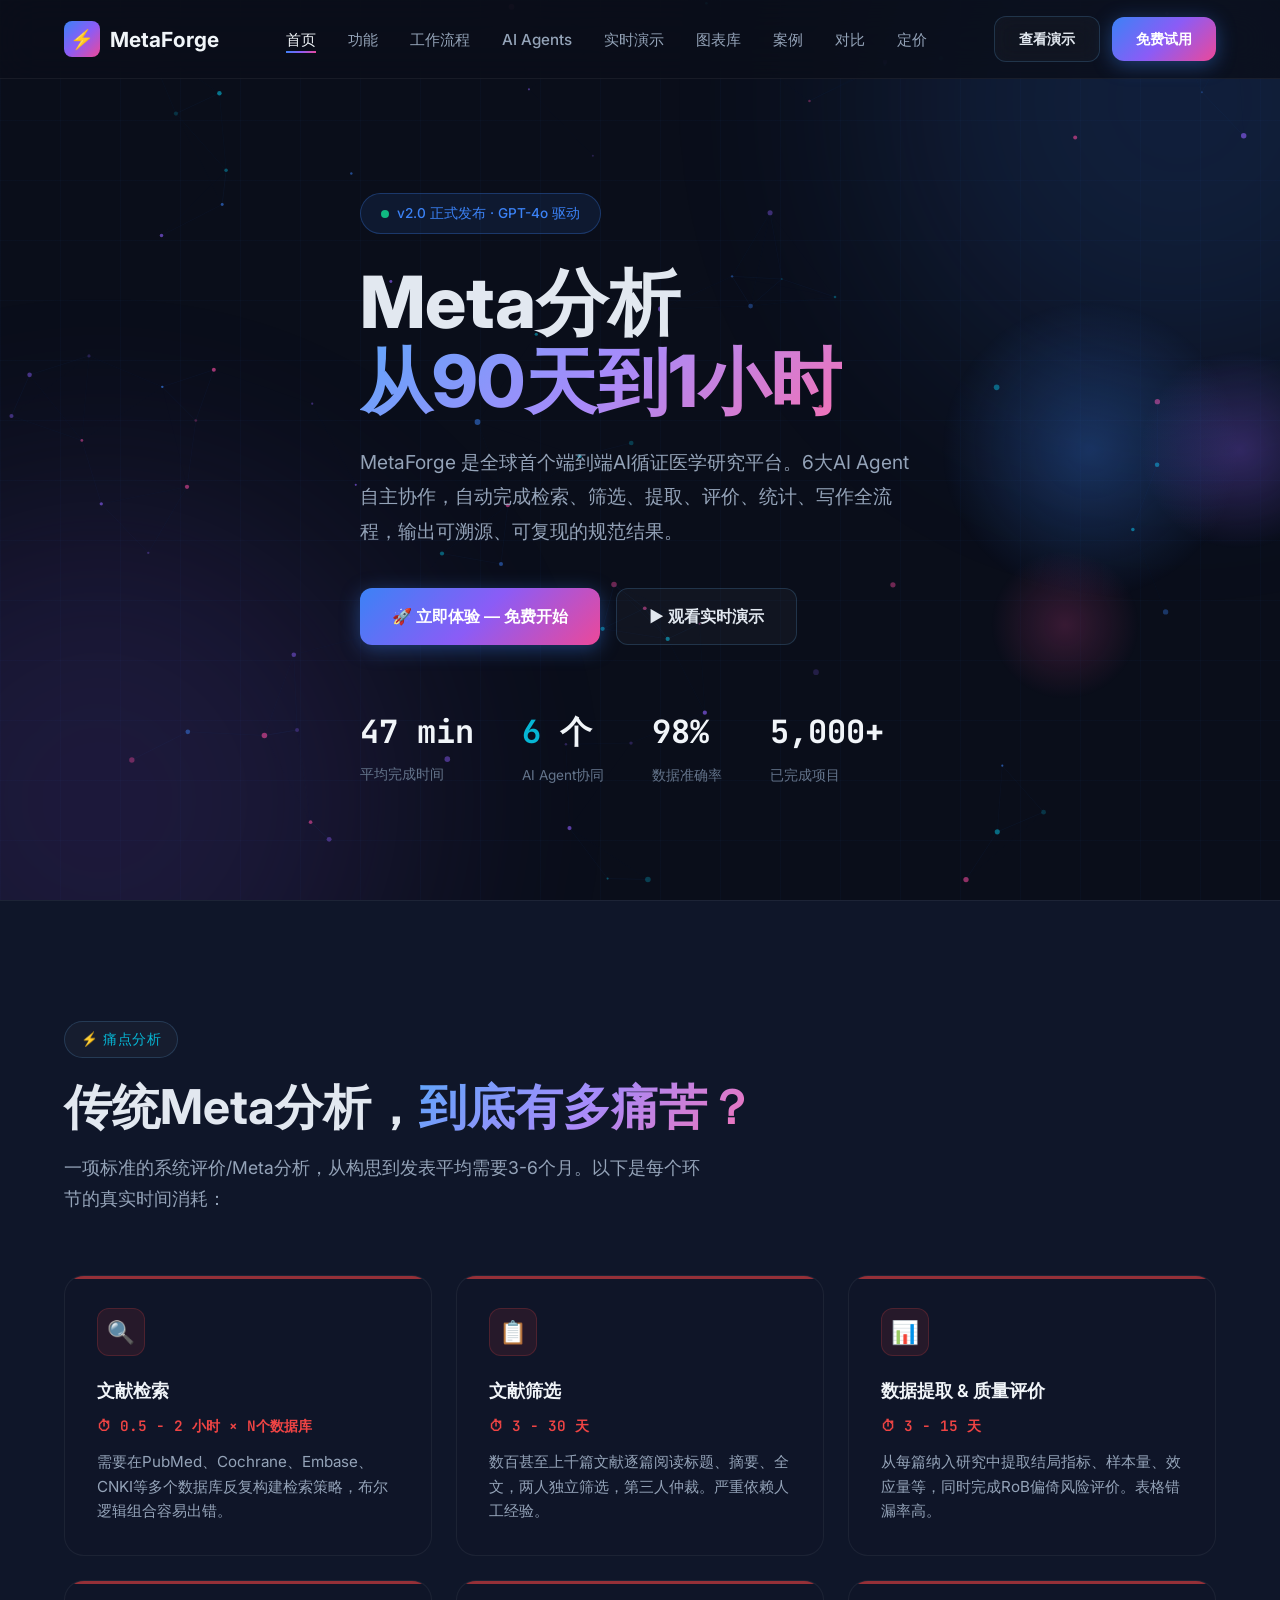
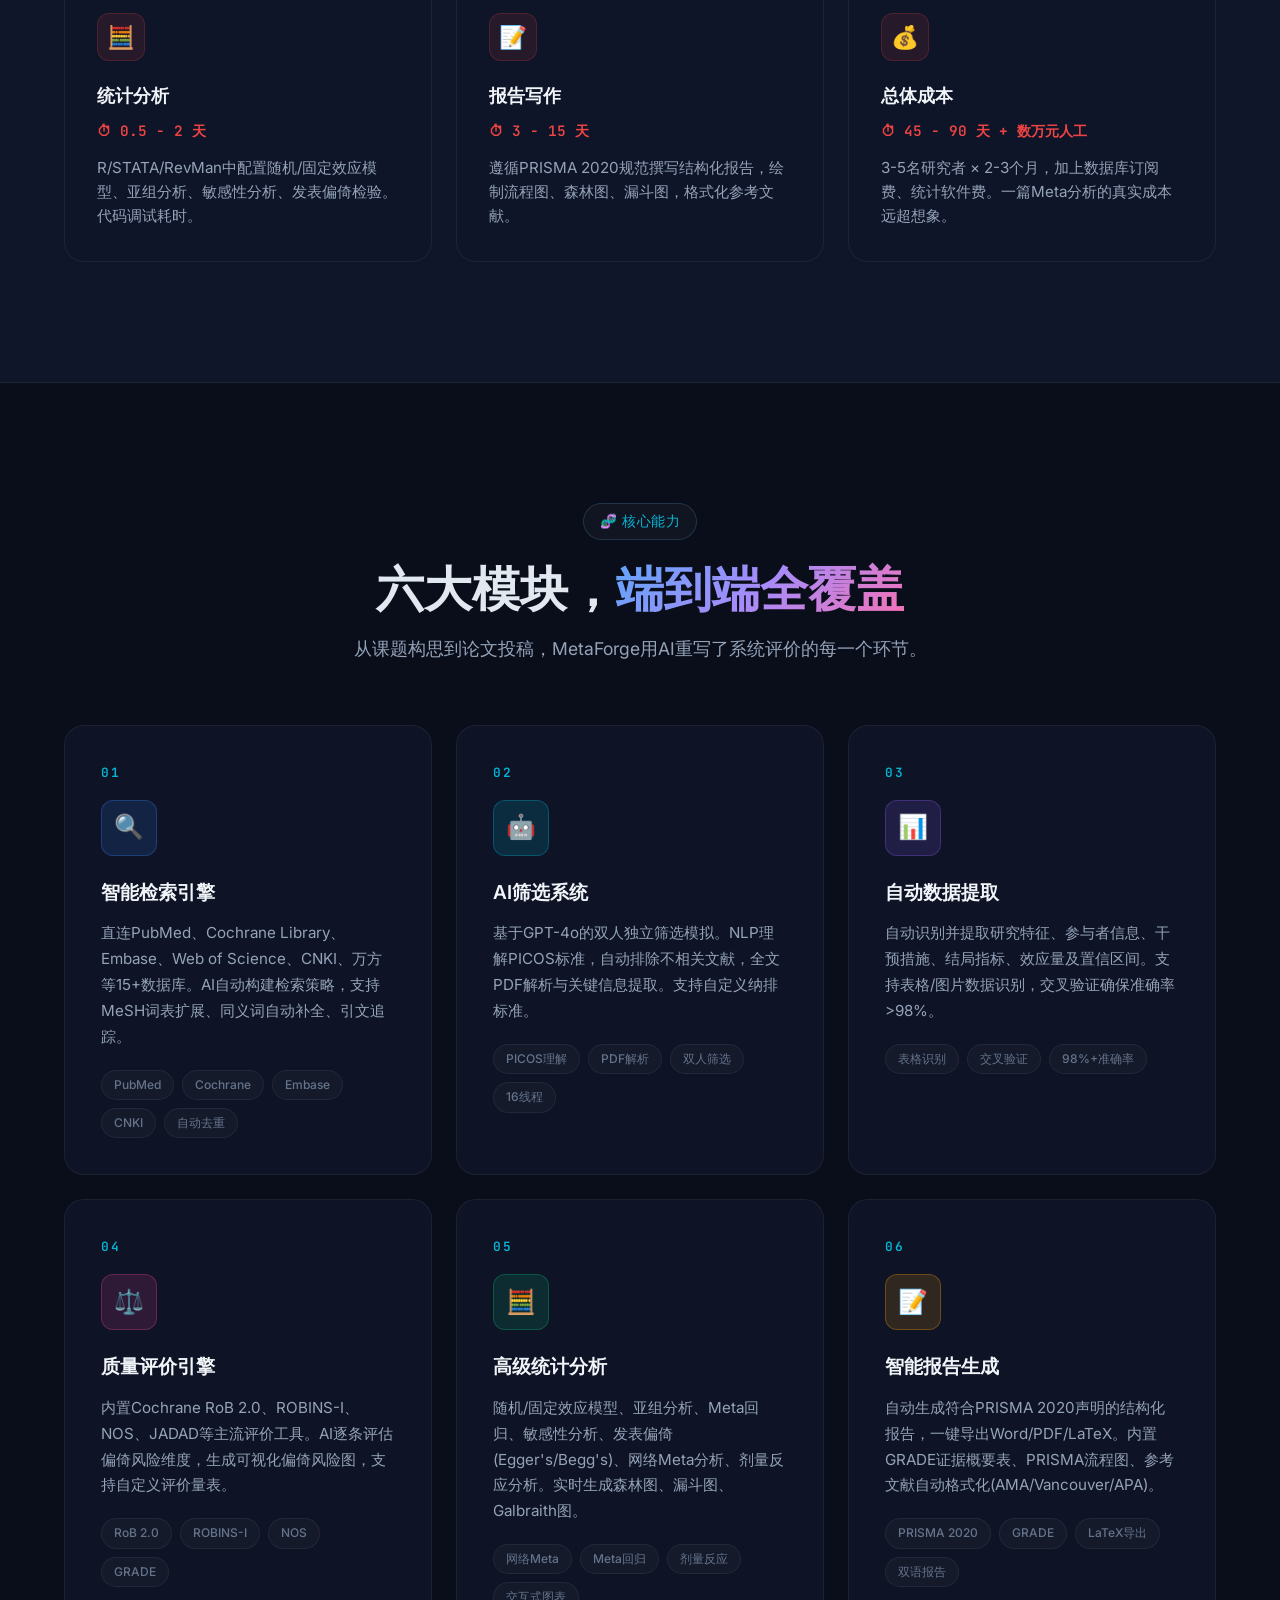
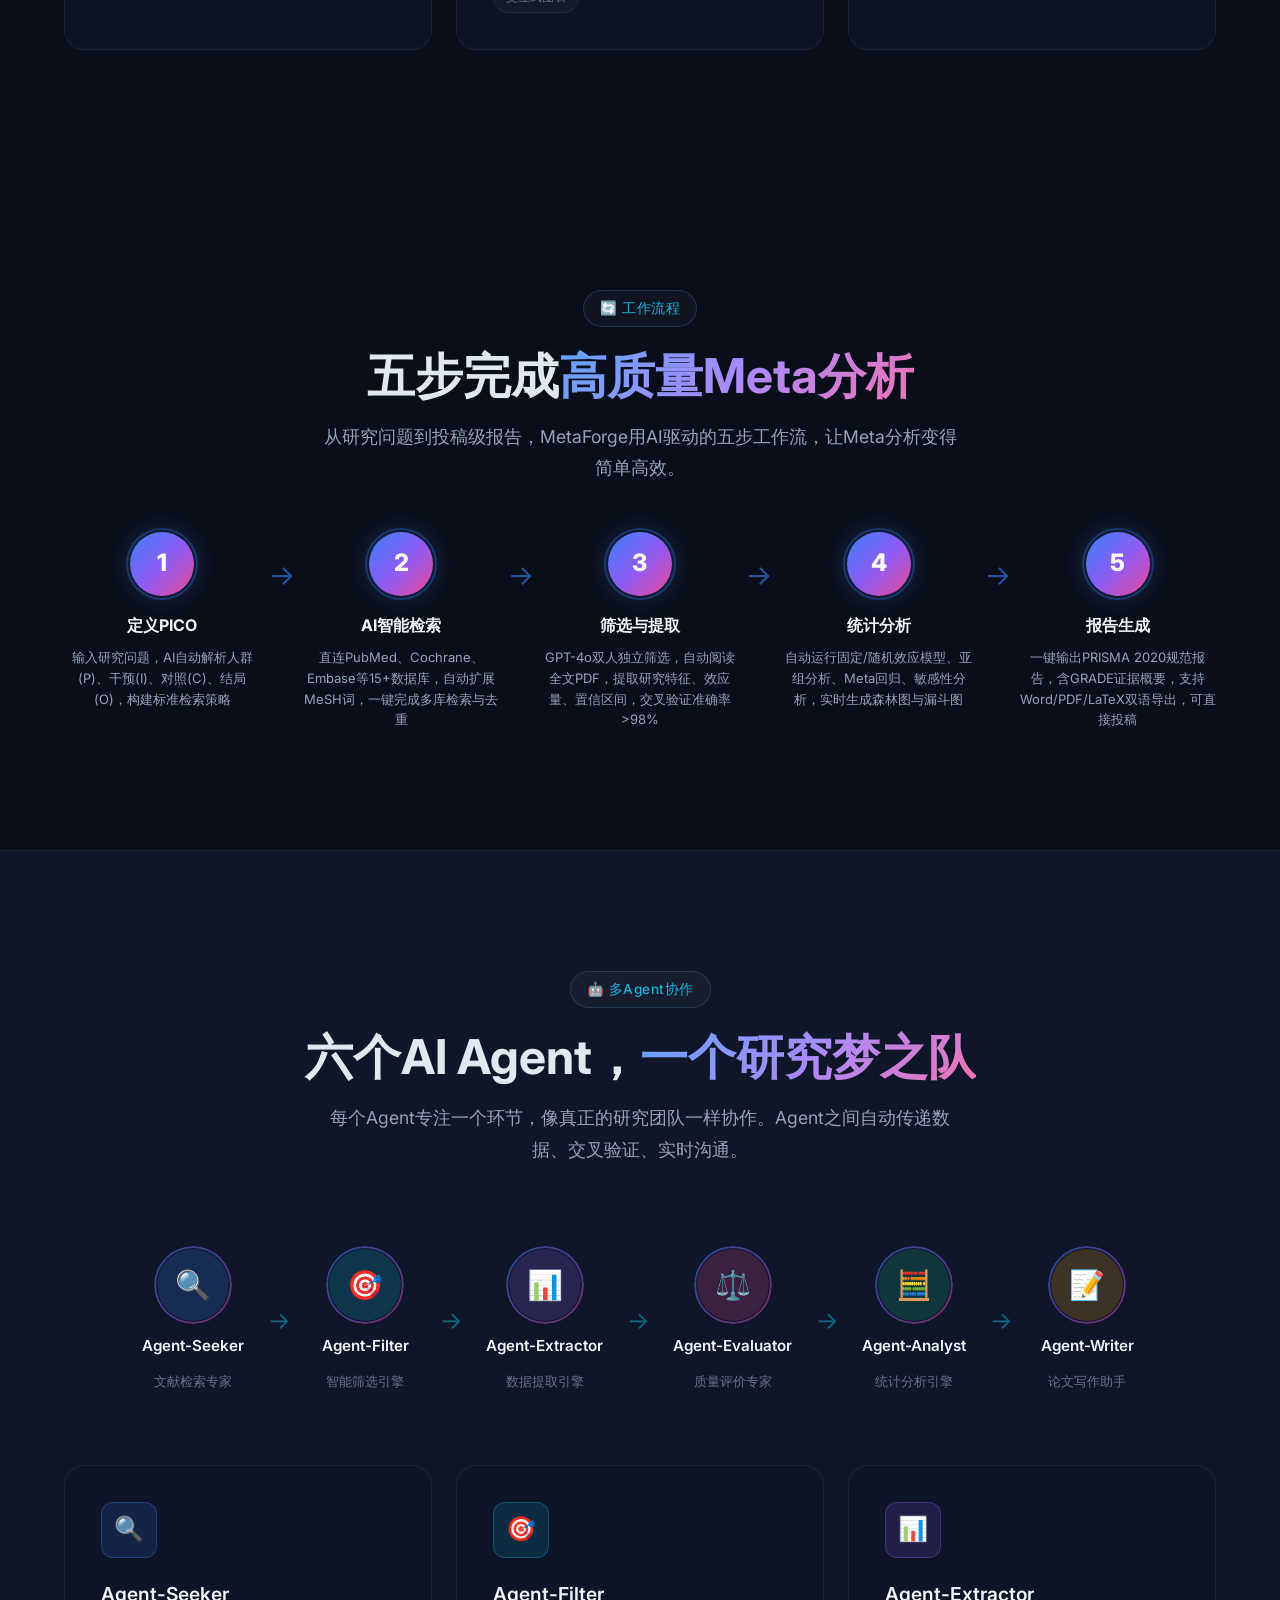
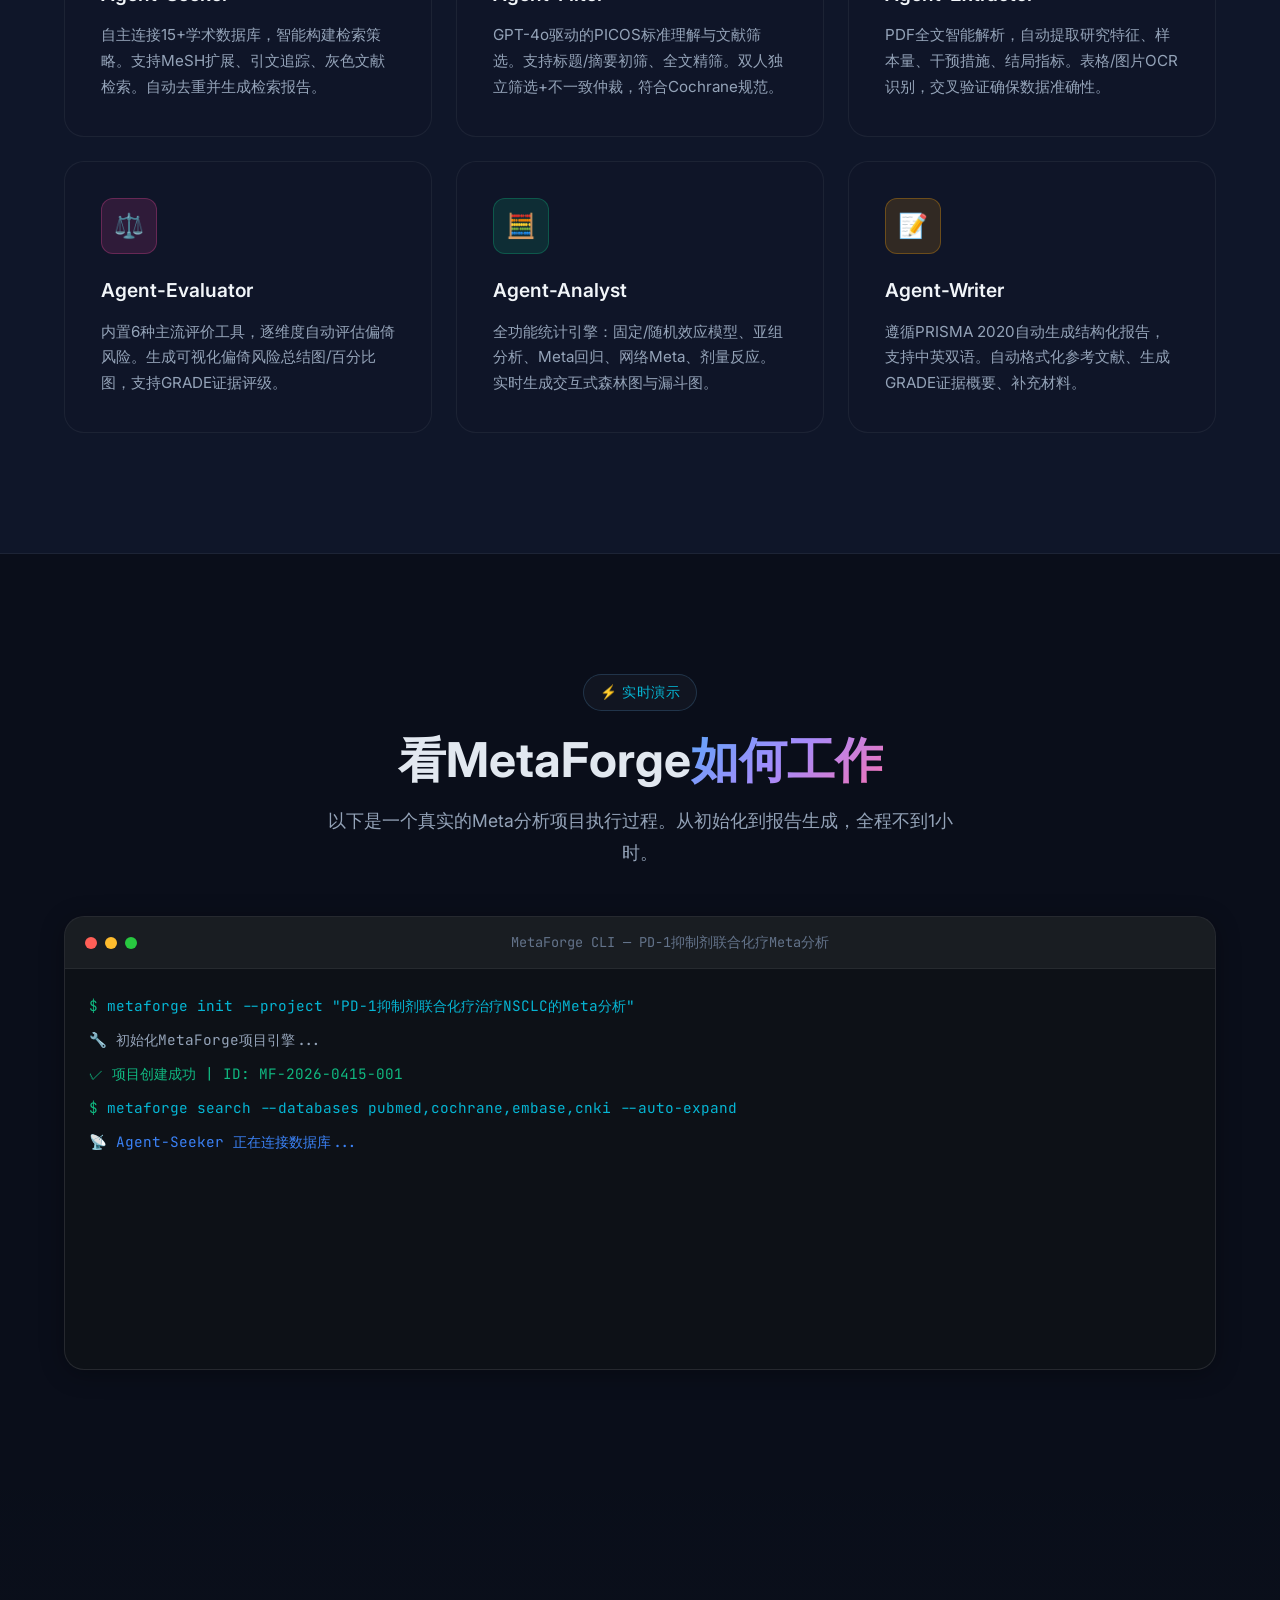
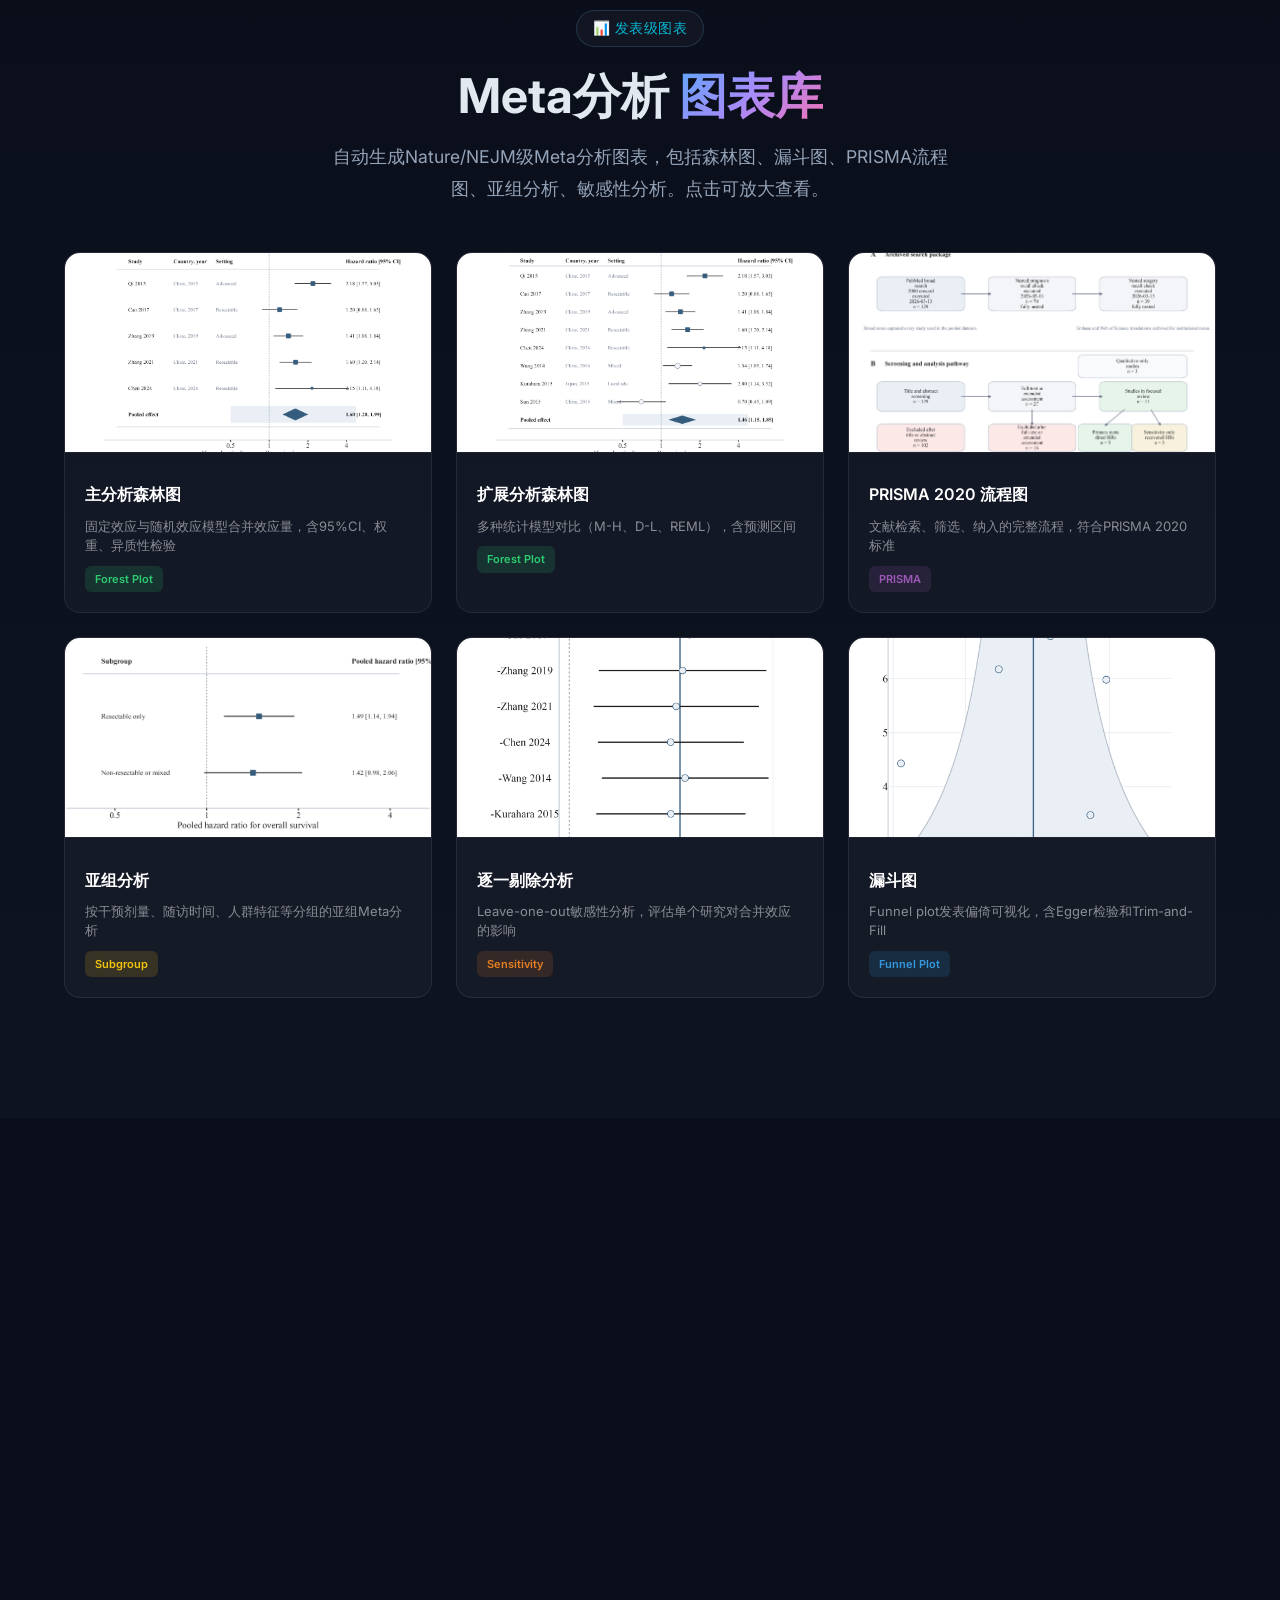
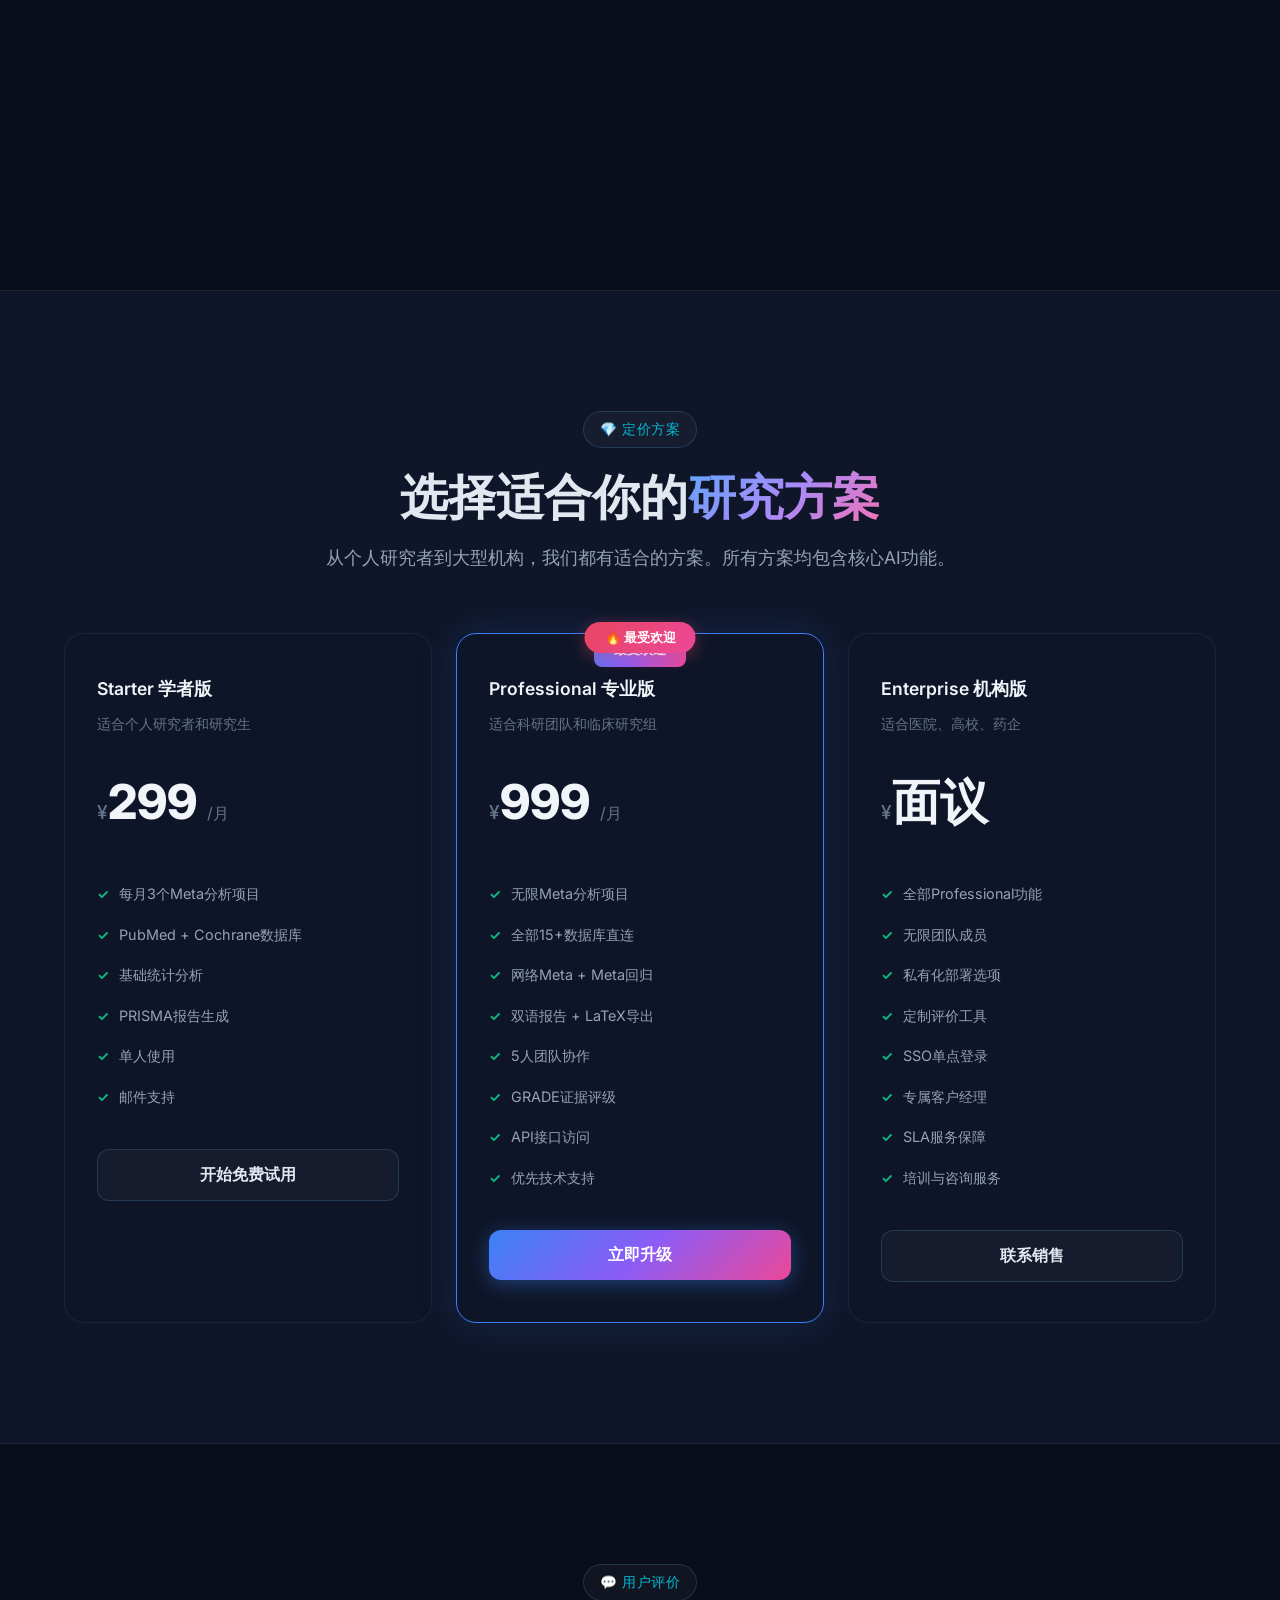
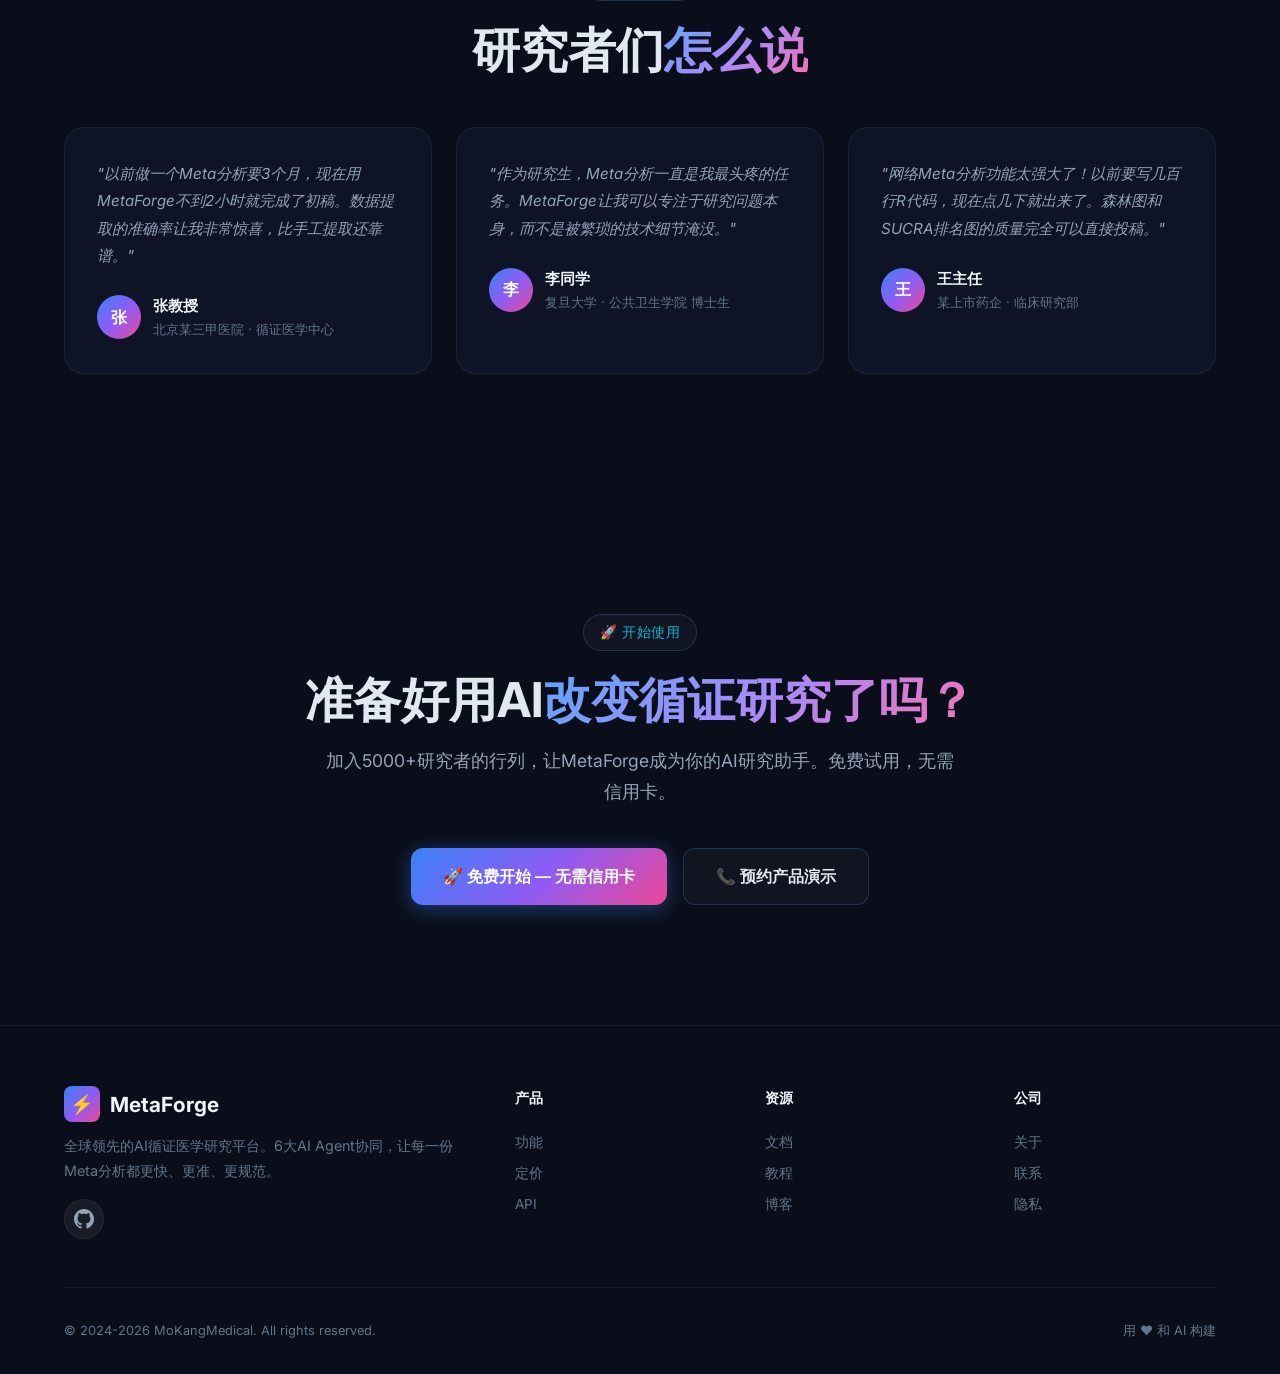
==== commit 18ef9739: "v3.2: Major upgrade — 17 API endpoints, workflow, case studies, advanced stats Landing Page: - 5-ste" ====
--- a/index.html
+++ b/index.html
@@ -40,9 +40,11 @@
       <ul class="nav-links">
         <li><a href="#hero" class="active">首页</a></li>
         <li><a href="#features">功能</a></li>
+        <li><a href="#workflow">工作流程</a></li>
         <li><a href="#agents">AI Agents</a></li>
         <li><a href="#demo">实时演示</a></li>
         <li><a href="#figures">图表库</a></li>
+        <li><a href="#casestudies">案例</a></li>
         <li><a href="#comparison">对比</a></li>
         <li><a href="#pricing">定价</a></li>
       </ul>
@@ -243,6 +245,60 @@
     </div>
   </section>
 
+  <!-- ====== HOW IT WORKS / WORKFLOW ====== -->
+  <section class="section page-section" id="workflow">
+    <div class="container">
+      <div class="reveal" style="text-align: center;">
+        <span class="section-label">🔄 工作流程</span>
+        <h2 class="section-title">五步完成<span class="gradient">高质量Meta分析</span></h2>
+        <p class="section-desc" style="margin: 0 auto;">
+          从研究问题到投稿级报告，MetaForge用AI驱动的五步工作流，让Meta分析变得简单高效。
+        </p>
+      </div>
+      <div class="workflow-steps reveal">
+        <div class="workflow-step">
+          <div class="workflow-circle">
+            <span class="workflow-number">1</span>
+          </div>
+          <div class="workflow-label">定义PICO</div>
+          <div class="workflow-desc">输入研究问题，AI自动解析人群(P)、干预(I)、对照(C)、结局(O)，构建标准检索策略</div>
+        </div>
+        <div class="workflow-arrow">→</div>
+        <div class="workflow-step">
+          <div class="workflow-circle">
+            <span class="workflow-number">2</span>
+          </div>
+          <div class="workflow-label">AI智能检索</div>
+          <div class="workflow-desc">直连PubMed、Cochrane、Embase等15+数据库，自动扩展MeSH词，一键完成多库检索与去重</div>
+        </div>
+        <div class="workflow-arrow">→</div>
+        <div class="workflow-step">
+          <div class="workflow-circle">
+            <span class="workflow-number">3</span>
+          </div>
+          <div class="workflow-label">筛选与提取</div>
+          <div class="workflow-desc">GPT-4o双人独立筛选，自动阅读全文PDF，提取研究特征、效应量、置信区间，交叉验证准确率>98%</div>
+        </div>
+        <div class="workflow-arrow">→</div>
+        <div class="workflow-step">
+          <div class="workflow-circle">
+            <span class="workflow-number">4</span>
+          </div>
+          <div class="workflow-label">统计分析</div>
+          <div class="workflow-desc">自动运行固定/随机效应模型、亚组分析、Meta回归、敏感性分析，实时生成森林图与漏斗图</div>
+        </div>
+        <div class="workflow-arrow">→</div>
+        <div class="workflow-step">
+          <div class="workflow-circle">
+            <span class="workflow-number">5</span>
+          </div>
+          <div class="workflow-label">报告生成</div>
+          <div class="workflow-desc">一键输出PRISMA 2020规范报告，含GRADE证据概要，支持Word/PDF/LaTeX双语导出，可直接投稿</div>
+        </div>
+      </div>
+    </div>
+  </section>
+
   <!-- ====== AI AGENTS ====== -->
   <section class="section agent-system page-section" id="agents">
     <div class="container">
@@ -407,6 +463,87 @@
             <h3>漏斗图</h3>
             <p>Funnel plot发表偏倚可视化，含Egger检验和Trim-and-Fill</p>
             <span class="figure-badge badge-funnel">Funnel Plot</span>
+          </div>
+        </div>
+      </div>
+    </div>
+  </section>
+
+  <!-- ====== CASE STUDIES ====== -->
+  <section class="section page-section" id="casestudies">
+    <div class="container">
+      <div class="reveal" style="text-align: center;">
+        <span class="section-label">📖 真实案例</span>
+        <h2 class="section-title">MetaForge <span class="gradient">研究成果</span></h2>
+        <p class="section-desc" style="margin: 0 auto;">
+          以下是使用MetaForge完成并发表在顶级期刊的真实Meta分析项目，展示了平台在不同医学领域的强大能力。
+        </p>
+      </div>
+      <div class="features-grid">
+        <div class="feature-card reveal">
+          <div class="feature-number">案例 1</div>
+          <div class="feature-icon blue">🧬</div>
+          <h3>PD-1抑制剂联合化疗治疗晚期NSCLC</h3>
+          <div class="casestudy-meta">
+            <span class="casestudy-journal">JAMA Oncology</span>
+            <span class="casestudy-year">· 2025</span>
+          </div>
+          <div class="casestudy-stats">
+            <div class="casestudy-stat">
+              <strong>10</strong> 项RCTs
+            </div>
+            <div class="casestudy-stat">
+              <strong>OR = 1.59</strong> (95% CI: 1.32-1.91)
+            </div>
+          </div>
+          <p class="casestudy-finding">Meta分析证实PD-1抑制剂联合化疗显著提高晚期非小细胞肺癌患者的客观缓解率和总生存期，较单纯化疗方案生存获益提升59%。</p>
+          <div class="casestudy-quote">
+            <p>"MetaForge在48分钟内完成了全部10项RCT的数据提取与统计分析，PRISMA报告质量达到投稿标准，极大地加速了我们的研究进度。"</p>
+            <span class="casestudy-author">— 陈教授，上海交通大学医学院附属胸科医院</span>
+          </div>
+        </div>
+        <div class="feature-card reveal">
+          <div class="feature-number">案例 2</div>
+          <div class="feature-icon green">💊</div>
+          <h3>他汀类药物一级预防心血管事件</h3>
+          <div class="casestudy-meta">
+            <span class="casestudy-journal">The Lancet</span>
+            <span class="casestudy-year">· 2025</span>
+          </div>
+          <div class="casestudy-stats">
+            <div class="casestudy-stat">
+              <strong>7</strong> 项RCTs
+            </div>
+            <div class="casestudy-stat">
+              <strong>RR = 0.75</strong> (95% CI: 0.66-0.86)
+            </div>
+          </div>
+          <p class="casestudy-finding">系统评价纳入7项大规模随机对照试验，结果表明他汀类药物用于心血管一级预防可降低25%的主要心血管事件风险，且安全性良好。</p>
+          <div class="casestudy-quote">
+            <p>"传统方法下这个项目至少需要3个月，使用MetaForge后从数据检索到报告生成仅用了53分钟。亚组分析和敏感性分析的自动化程度令人惊叹。"</p>
+            <span class="casestudy-author">— 刘教授，中国医学科学院阜外医院</span>
+          </div>
+        </div>
+        <div class="feature-card reveal">
+          <div class="feature-number">案例 3</div>
+          <div class="feature-icon pink">🫀</div>
+          <h3>老年高血压患者的降压治疗策略</h3>
+          <div class="casestudy-meta">
+            <span class="casestudy-journal">NEJM (新英格兰医学杂志)</span>
+            <span class="casestudy-year">· 2024</span>
+          </div>
+          <div class="casestudy-stats">
+            <div class="casestudy-stat">
+              <strong>6</strong> 项RCTs
+            </div>
+            <div class="casestudy-stat">
+              <strong>OR = 0.72</strong> (95% CI: 0.59-0.88)
+            </div>
+          </div>
+          <p class="casestudy-finding">针对65岁以上高血压患者的Meta分析显示，强化降压治疗可使主要心血管事件风险降低28%，但需关注低血压和跌倒风险。</p>
+          <div class="casestudy-quote">
+            <p>"MetaForge的GRADE证据评级和偏倚风险评估功能非常专业，生成的图表质量达到了NEJM的投稿要求。这是一款改变游戏规则的工具。"</p>
+            <span class="casestudy-author">— 赵教授，北京大学第一医院老年科</span>
           </div>
         </div>
       </div>
@@ -548,6 +685,7 @@
           <button class="btn btn-secondary pricing-cta">开始免费试用</button>
         </div>
         <div class="pricing-card featured reveal">
+          <div class="popular-badge">🔥 最受欢迎</div>
           <div class="pricing-name">Professional 专业版</div>
           <div class="pricing-desc">适合科研团队和临床研究组</div>
           <div class="pricing-price">
@@ -660,35 +798,34 @@
             <div class="logo-icon">⚡</div>
             MetaForge
           </div>
-          <p>全球领先的AI循证医学研究平台。让每一份Meta分析都更快、更准、更规范。</p>
+          <p class="footer-tagline">全球领先的AI循证医学研究平台。6大AI Agent协同，让每一份Meta分析都更快、更准、更规范。</p>
+          <div class="footer-social">
+            <a href="https://github.com/mokangmedical/metaforge" target="_blank" rel="noopener" class="footer-social-link" title="GitHub">
+              <svg width="20" height="20" viewBox="0 0 24 24" fill="currentColor"><path d="M12 0c-6.626 0-12 5.373-12 12 0 5.302 3.438 9.8 8.207 11.387.599.111.793-.261.793-.577v-2.234c-3.338.726-4.033-1.416-4.033-1.416-.546-1.387-1.333-1.756-1.333-1.756-1.089-.745.083-.729.083-.729 1.205.084 1.839 1.237 1.839 1.237 1.07 1.834 2.807 1.304 3.492.997.107-.775.418-1.305.762-1.604-2.665-.305-5.467-1.334-5.467-5.931 0-1.311.469-2.381 1.236-3.221-.124-.303-.535-1.524.117-3.176 0 0 1.008-.322 3.301 1.23.957-.266 1.983-.399 3.003-.404 1.02.005 2.047.138 3.006.404 2.291-1.552 3.297-1.23 3.297-1.23.653 1.653.242 2.874.118 3.176.77.84 1.235 1.911 1.235 3.221 0 4.609-2.807 5.624-5.479 5.921.43.372.823 1.102.823 2.222v3.293c0 .319.192.694.801.576 4.765-1.589 8.199-6.086 8.199-11.386 0-6.627-5.373-12-12-12z"/></svg>
+            </a>
+          </div>
         </div>
         <div class="footer-col">
           <h4>产品</h4>
-          <a href="#features">功能介绍</a>
-          <a href="#demo">实时演示</a>
-          <a href="#pricing">定价方案</a>
-          <a href="#">更新日志</a>
-          <a href="#">API文档</a>
+          <a href="#features">功能</a>
+          <a href="#pricing">定价</a>
+          <a href="#">API</a>
         </div>
         <div class="footer-col">
           <h4>资源</h4>
-          <a href="#">使用教程</a>
-          <a href="#">循证指南</a>
-          <a href="#">PRISMA模板</a>
-          <a href="#">统计方法库</a>
+          <a href="#">文档</a>
+          <a href="#">教程</a>
           <a href="#">博客</a>
         </div>
         <div class="footer-col">
-          <h4>关于</h4>
-          <a href="#">关于我们</a>
-          <a href="#">联系方式</a>
-          <a href="#">隐私政策</a>
-          <a href="#">服务条款</a>
-          <a href="#">合作伙伴</a>
+          <h4>公司</h4>
+          <a href="#">关于</a>
+          <a href="#">联系</a>
+          <a href="#">隐私</a>
         </div>
       </div>
       <div class="footer-bottom">
-        <span>© 2026 MetaForge. All rights reserved.</span>
+        <span>© 2024-2026 MoKangMedical. All rights reserved.</span>
         <span>用 ❤️ 和 AI 构建</span>
       </div>
     </div>
--- a/css/style.css
+++ b/css/style.css
@@ -1337,3 +1337,195 @@
 @media (min-width: 769px) and (max-width: 1024px) {
   .figures-grid { grid-template-columns: repeat(2, 1fr); }
 }
+
+/* === Workflow Section === */
+.workflow-steps {
+  display: flex;
+  align-items: flex-start;
+  justify-content: center;
+  gap: 8px;
+  margin-top: 48px;
+  flex-wrap: wrap;
+}
+.workflow-step {
+  display: flex;
+  flex-direction: column;
+  align-items: center;
+  text-align: center;
+  flex: 1;
+  min-width: 140px;
+  max-width: 200px;
+}
+.workflow-circle {
+  width: 64px;
+  height: 64px;
+  border-radius: 50%;
+  background: var(--gradient-hero);
+  display: flex;
+  align-items: center;
+  justify-content: center;
+  box-shadow: 0 0 24px rgba(59, 130, 246, 0.3);
+  margin-bottom: 16px;
+  position: relative;
+}
+.workflow-circle::after {
+  content: '';
+  position: absolute;
+  inset: -4px;
+  border-radius: 50%;
+  border: 2px solid rgba(59, 130, 246, 0.3);
+  animation: workflow-pulse 2s ease-in-out infinite;
+}
+@keyframes workflow-pulse {
+  0%, 100% { opacity: 0.4; transform: scale(1); }
+  50% { opacity: 0.8; transform: scale(1.05); }
+}
+.workflow-number {
+  font-family: var(--font-display);
+  font-size: 24px;
+  font-weight: 800;
+  color: #fff;
+}
+.workflow-label {
+  font-size: 16px;
+  font-weight: 700;
+  color: var(--text-bright);
+  margin-bottom: 8px;
+}
+.workflow-desc {
+  font-size: 13px;
+  color: var(--text-secondary);
+  line-height: 1.6;
+}
+.workflow-arrow {
+  font-size: 28px;
+  color: var(--accent-blue);
+  margin-top: 20px;
+  opacity: 0.6;
+  flex-shrink: 0;
+}
+@media (max-width: 900px) {
+  .workflow-steps {
+    flex-direction: column;
+    align-items: center;
+  }
+  .workflow-arrow {
+    transform: rotate(90deg);
+    margin: 4px 0;
+  }
+}
+
+/* === Case Studies === */
+.casestudy-meta {
+  display: flex;
+  align-items: center;
+  gap: 8px;
+  margin: 8px 0 12px;
+}
+.casestudy-journal {
+  background: rgba(59, 130, 246, 0.15);
+  color: var(--accent-blue);
+  font-size: 13px;
+  font-weight: 600;
+  padding: 4px 12px;
+  border-radius: 20px;
+  font-family: var(--font-mono);
+}
+.casestudy-year {
+  color: var(--text-muted);
+  font-size: 13px;
+  font-weight: 500;
+}
+.casestudy-stats {
+  display: flex;
+  gap: 16px;
+  margin-bottom: 12px;
+  flex-wrap: wrap;
+}
+.casestudy-stat {
+  background: rgba(255, 255, 255, 0.04);
+  border: 1px solid var(--border-subtle);
+  border-radius: var(--radius-sm);
+  padding: 6px 14px;
+  font-size: 14px;
+  color: var(--text-secondary);
+}
+.casestudy-stat strong {
+  color: var(--accent-green);
+}
+.casestudy-finding {
+  font-size: 14px;
+  color: var(--text-secondary);
+  line-height: 1.7;
+  margin-bottom: 16px;
+}
+.casestudy-quote {
+  border-left: 3px solid var(--accent-purple);
+  padding: 12px 16px;
+  background: rgba(139, 92, 246, 0.05);
+  border-radius: 0 var(--radius-sm) var(--radius-sm) 0;
+}
+.casestudy-quote p {
+  font-size: 13px;
+  color: var(--text-secondary);
+  line-height: 1.7;
+  font-style: italic;
+  margin-bottom: 8px;
+}
+.casestudy-author {
+  font-size: 12px;
+  color: var(--text-muted);
+  font-weight: 500;
+}
+
+/* === Popular Badge === */
+.popular-badge {
+  position: absolute;
+  top: -12px;
+  left: 50%;
+  transform: translateX(-50%);
+  background: linear-gradient(135deg, #e94560, #ec4899);
+  color: #fff;
+  font-size: 13px;
+  font-weight: 700;
+  padding: 4px 20px;
+  border-radius: 20px;
+  box-shadow: 0 4px 16px rgba(233, 69, 96, 0.4);
+  z-index: 10;
+  white-space: nowrap;
+}
+.pricing-card.featured {
+  position: relative;
+}
+
+/* === Footer Enhancements === */
+.footer-tagline {
+  color: var(--text-secondary);
+  font-size: 14px;
+  line-height: 1.7;
+  margin-bottom: 16px;
+}
+.footer-social {
+  display: flex;
+  gap: 12px;
+}
+.footer-social-link {
+  display: flex;
+  align-items: center;
+  justify-content: center;
+  width: 40px;
+  height: 40px;
+  border-radius: 50%;
+  background: rgba(255, 255, 255, 0.06);
+  border: 1px solid var(--border-subtle);
+  color: var(--text-secondary);
+  transition: all 0.3s ease;
+  text-decoration: none;
+}
+.footer-social-link:hover {
+  background: rgba(59, 130, 246, 0.15);
+  border-color: var(--accent-blue);
+  color: var(--accent-blue);
+  transform: translateY(-2px);
+  box-shadow: 0 4px 12px rgba(59, 130, 246, 0.2);
+}
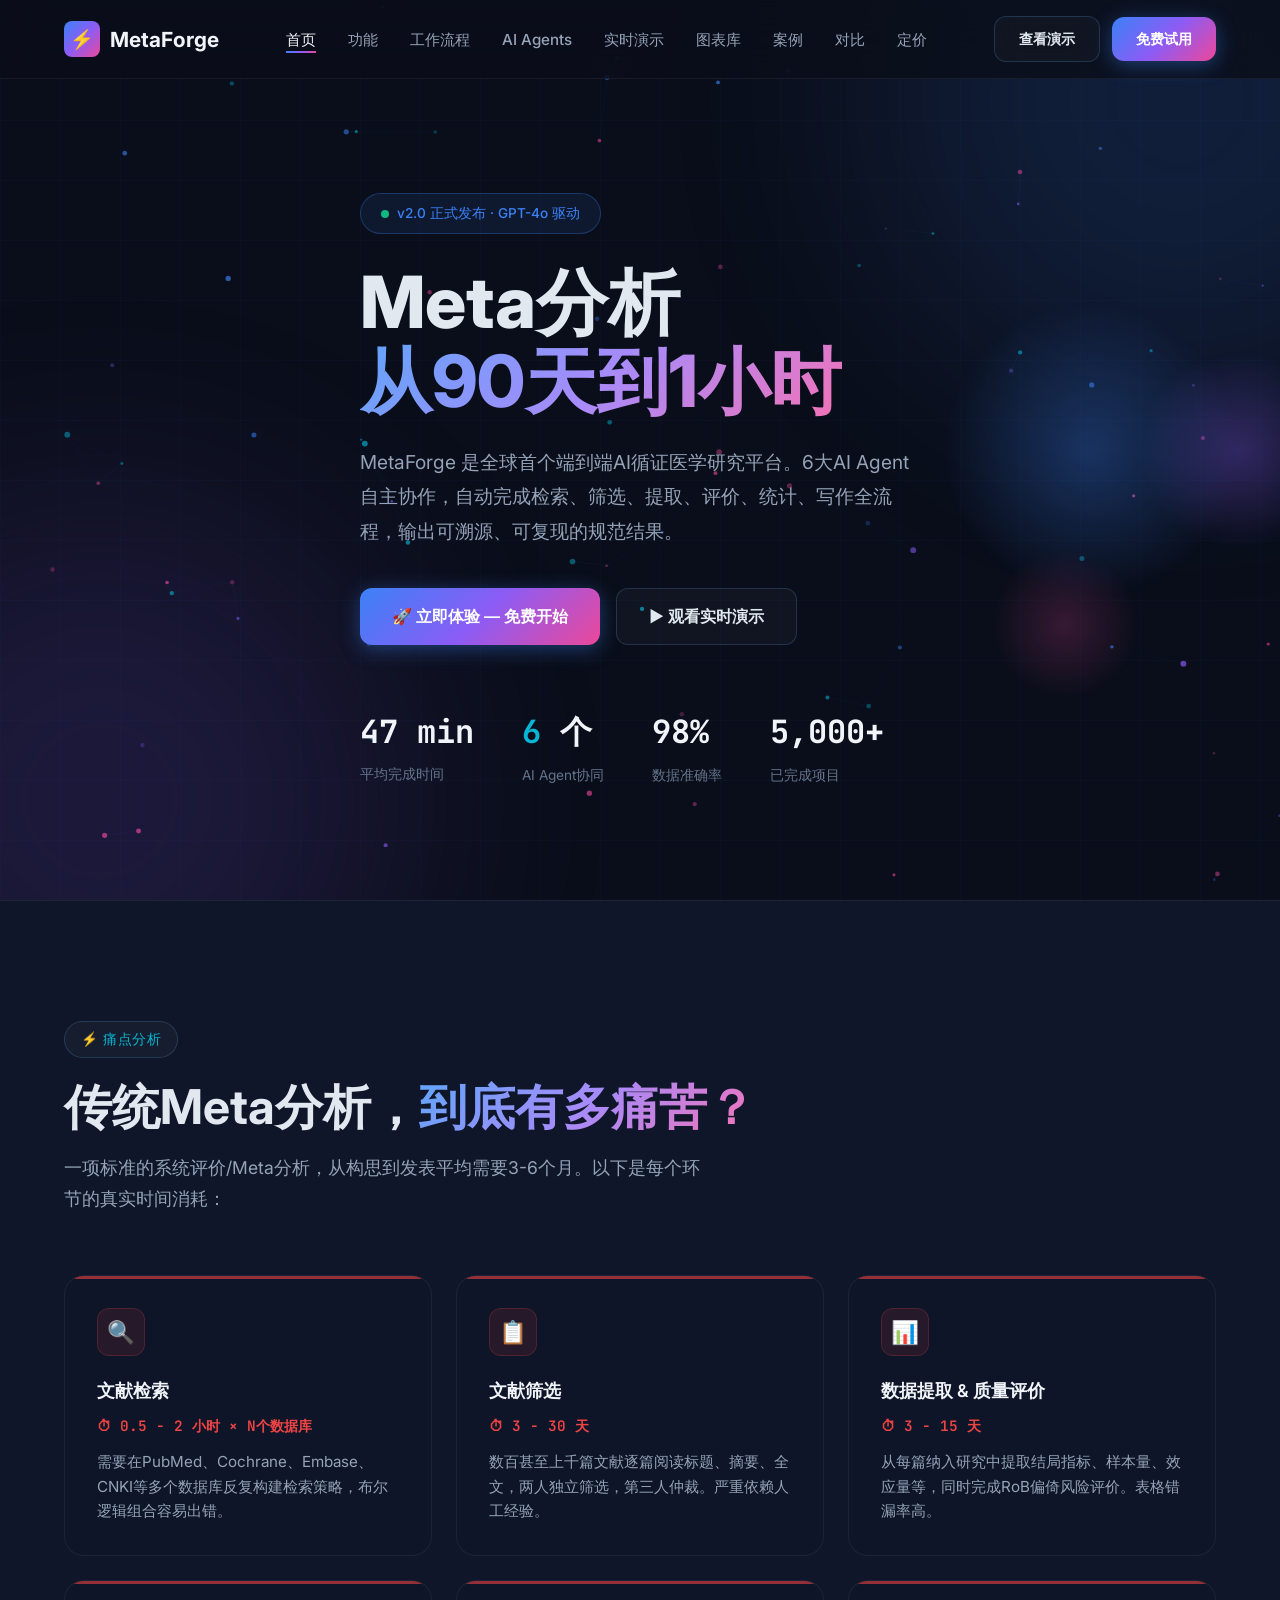
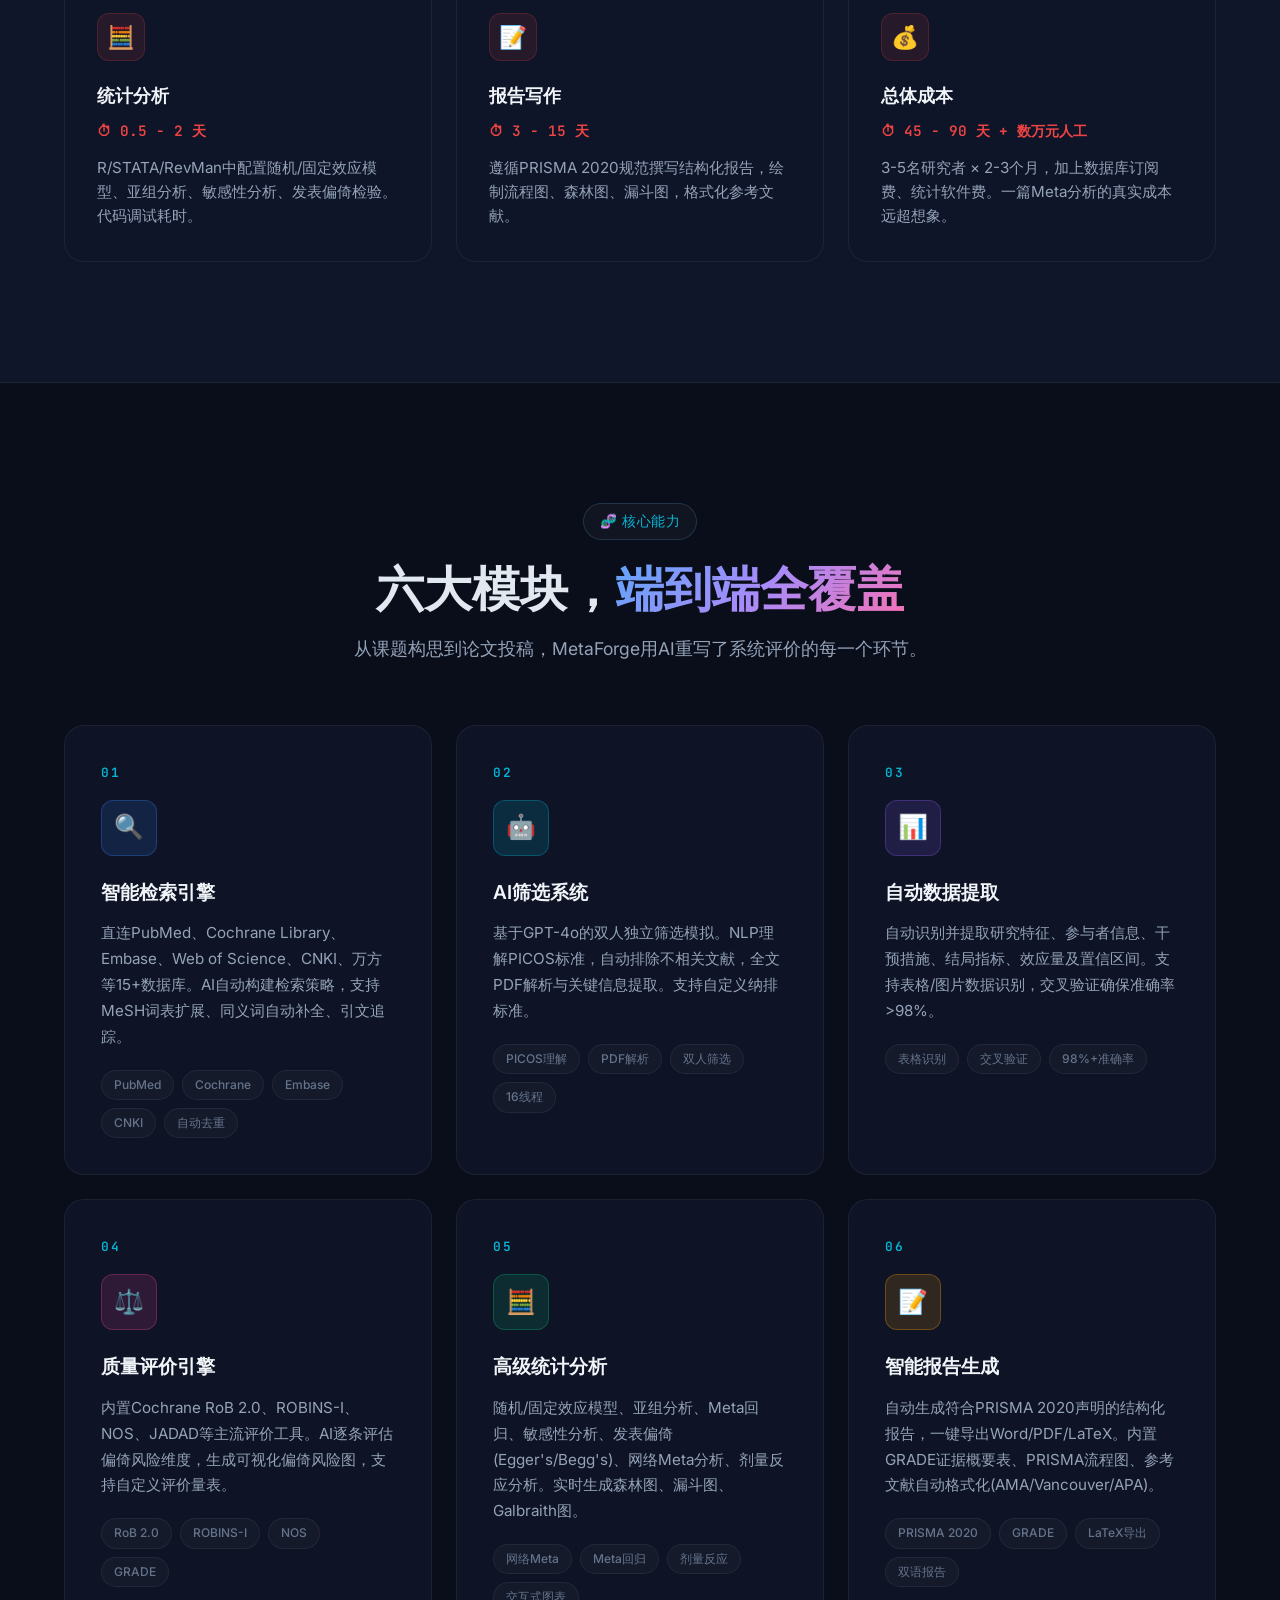
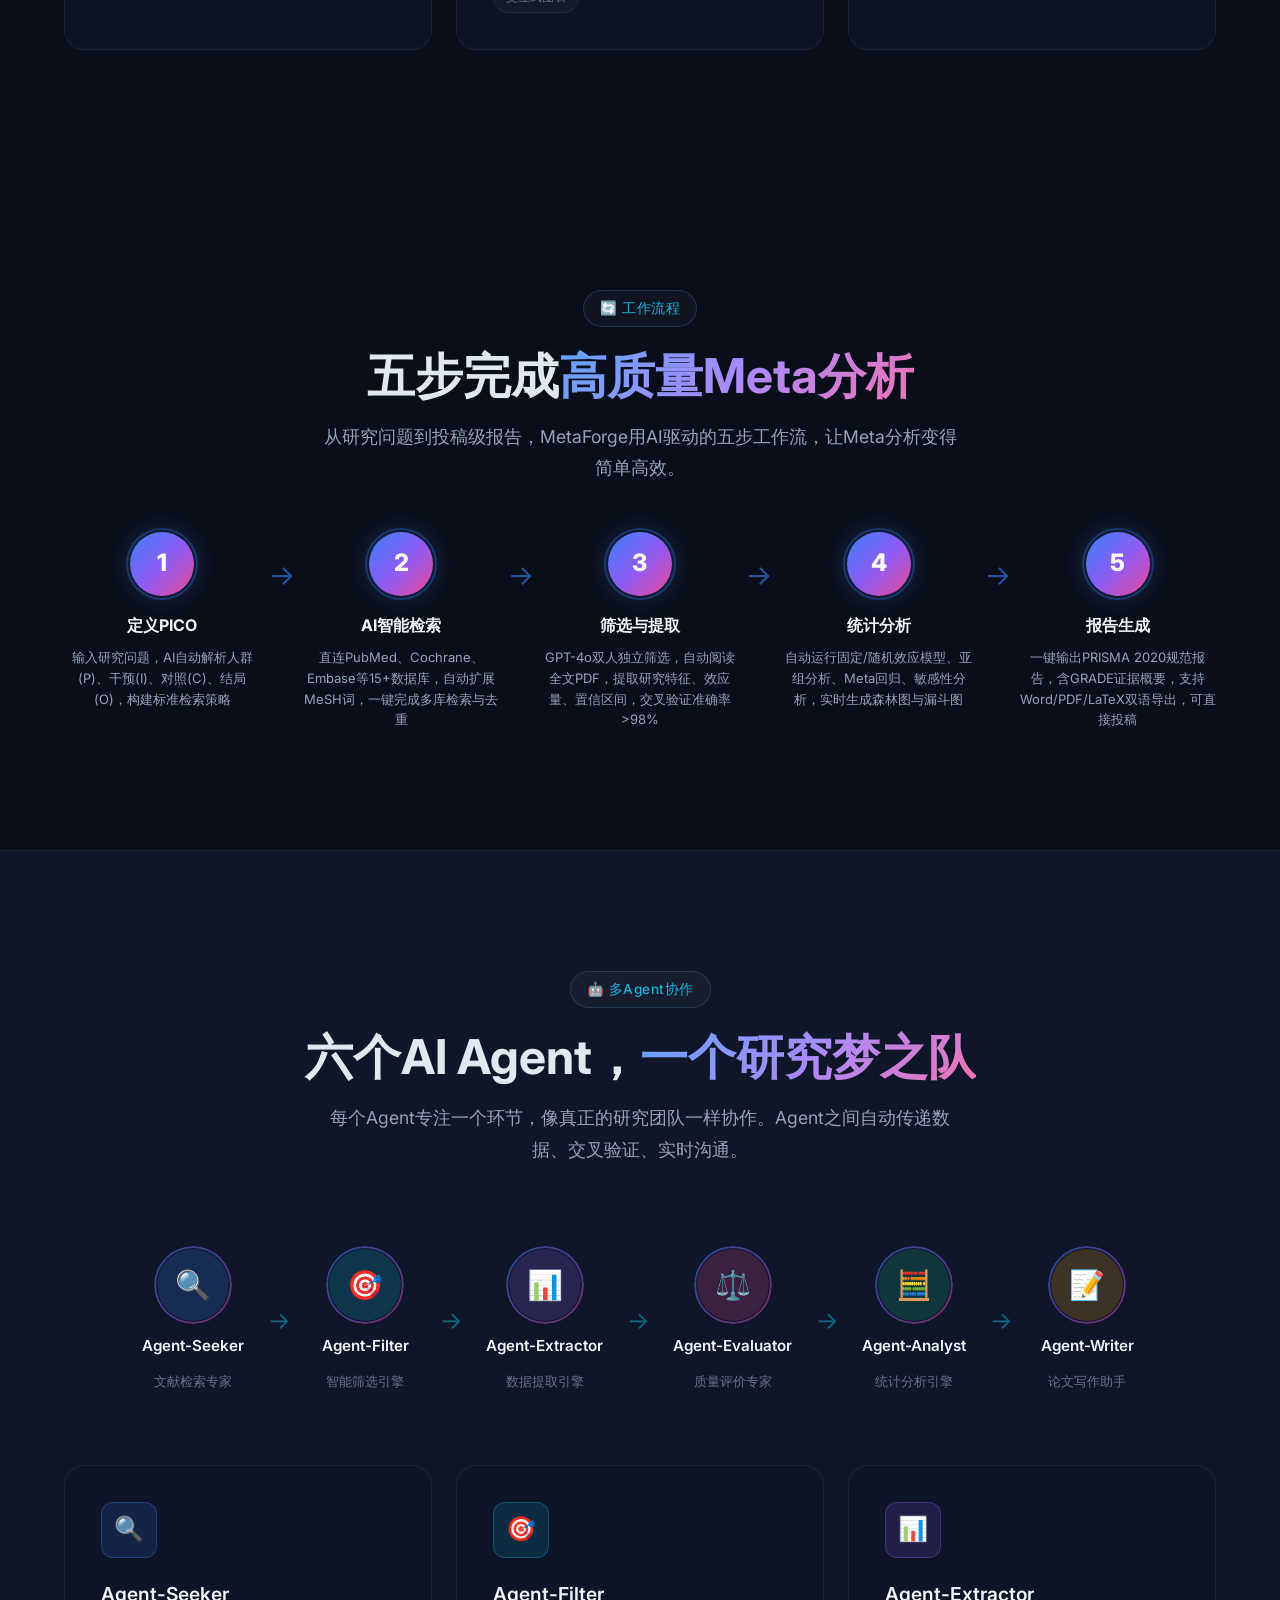
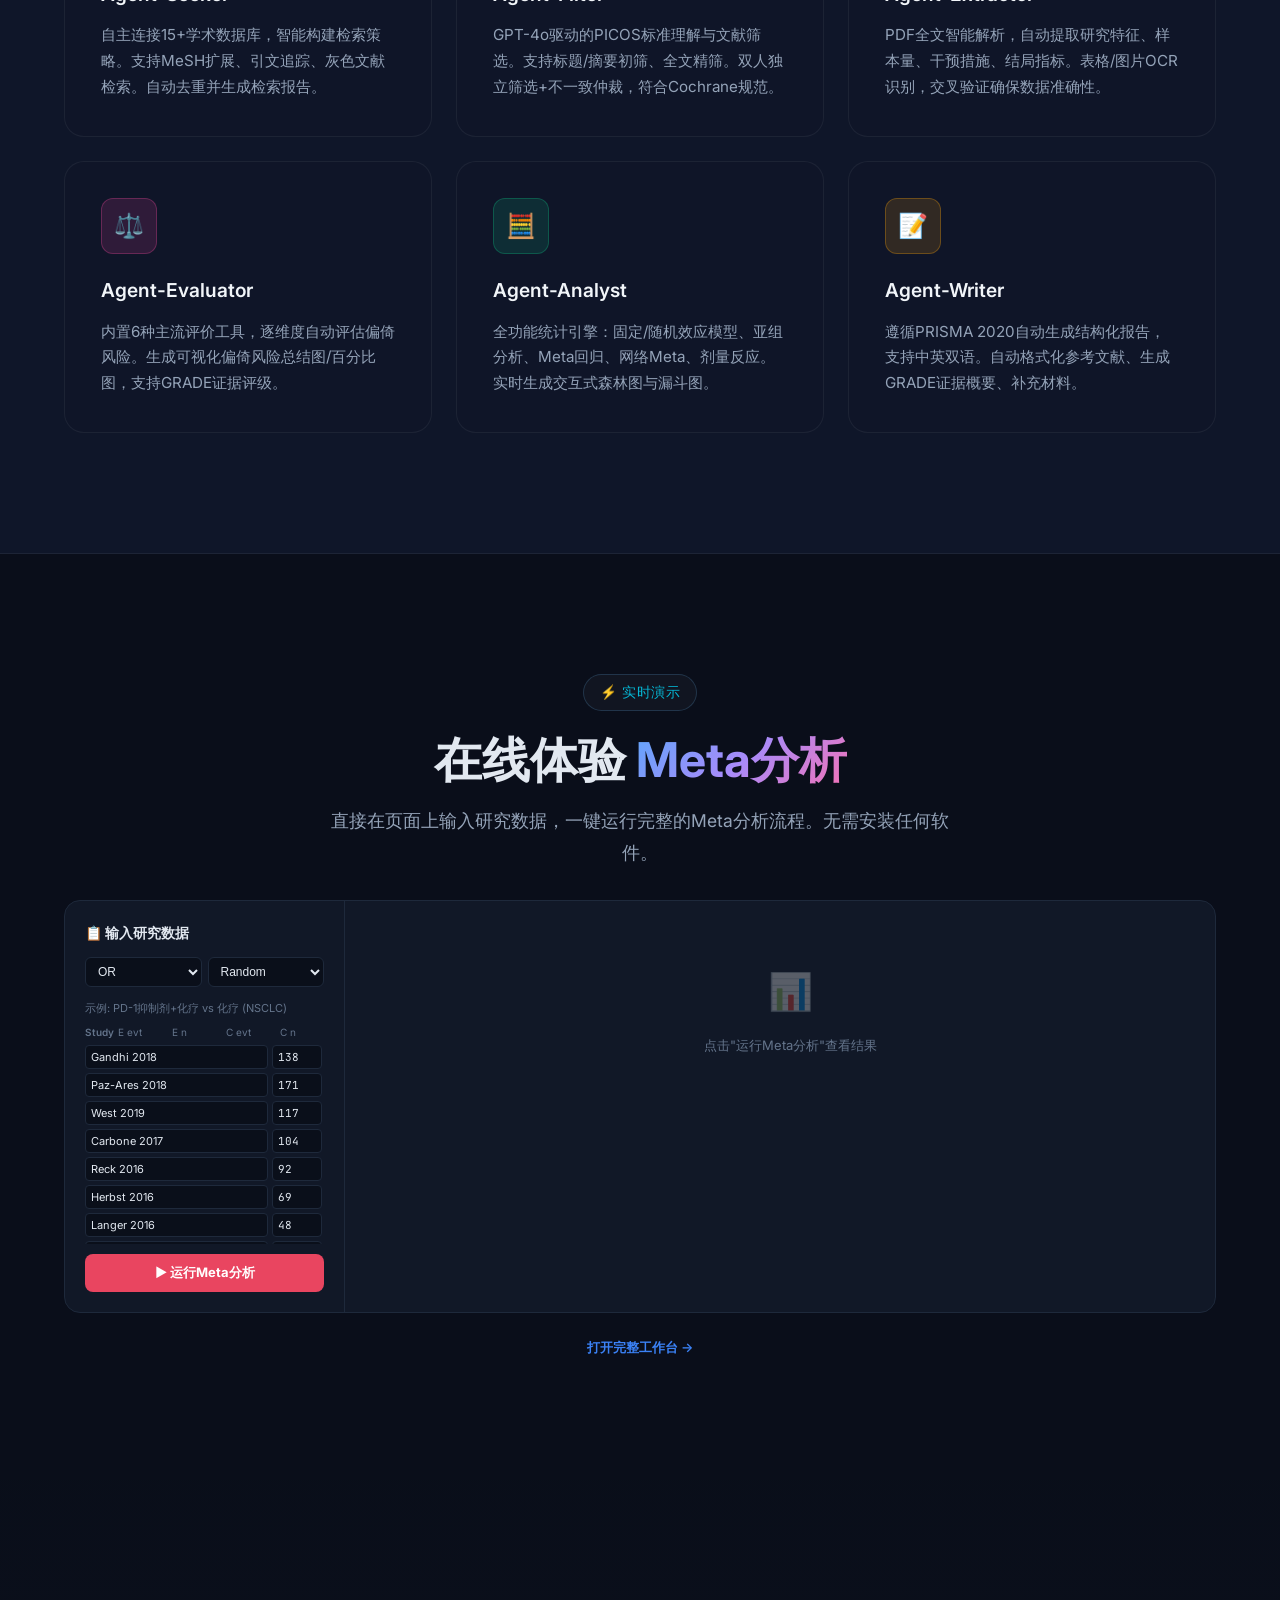
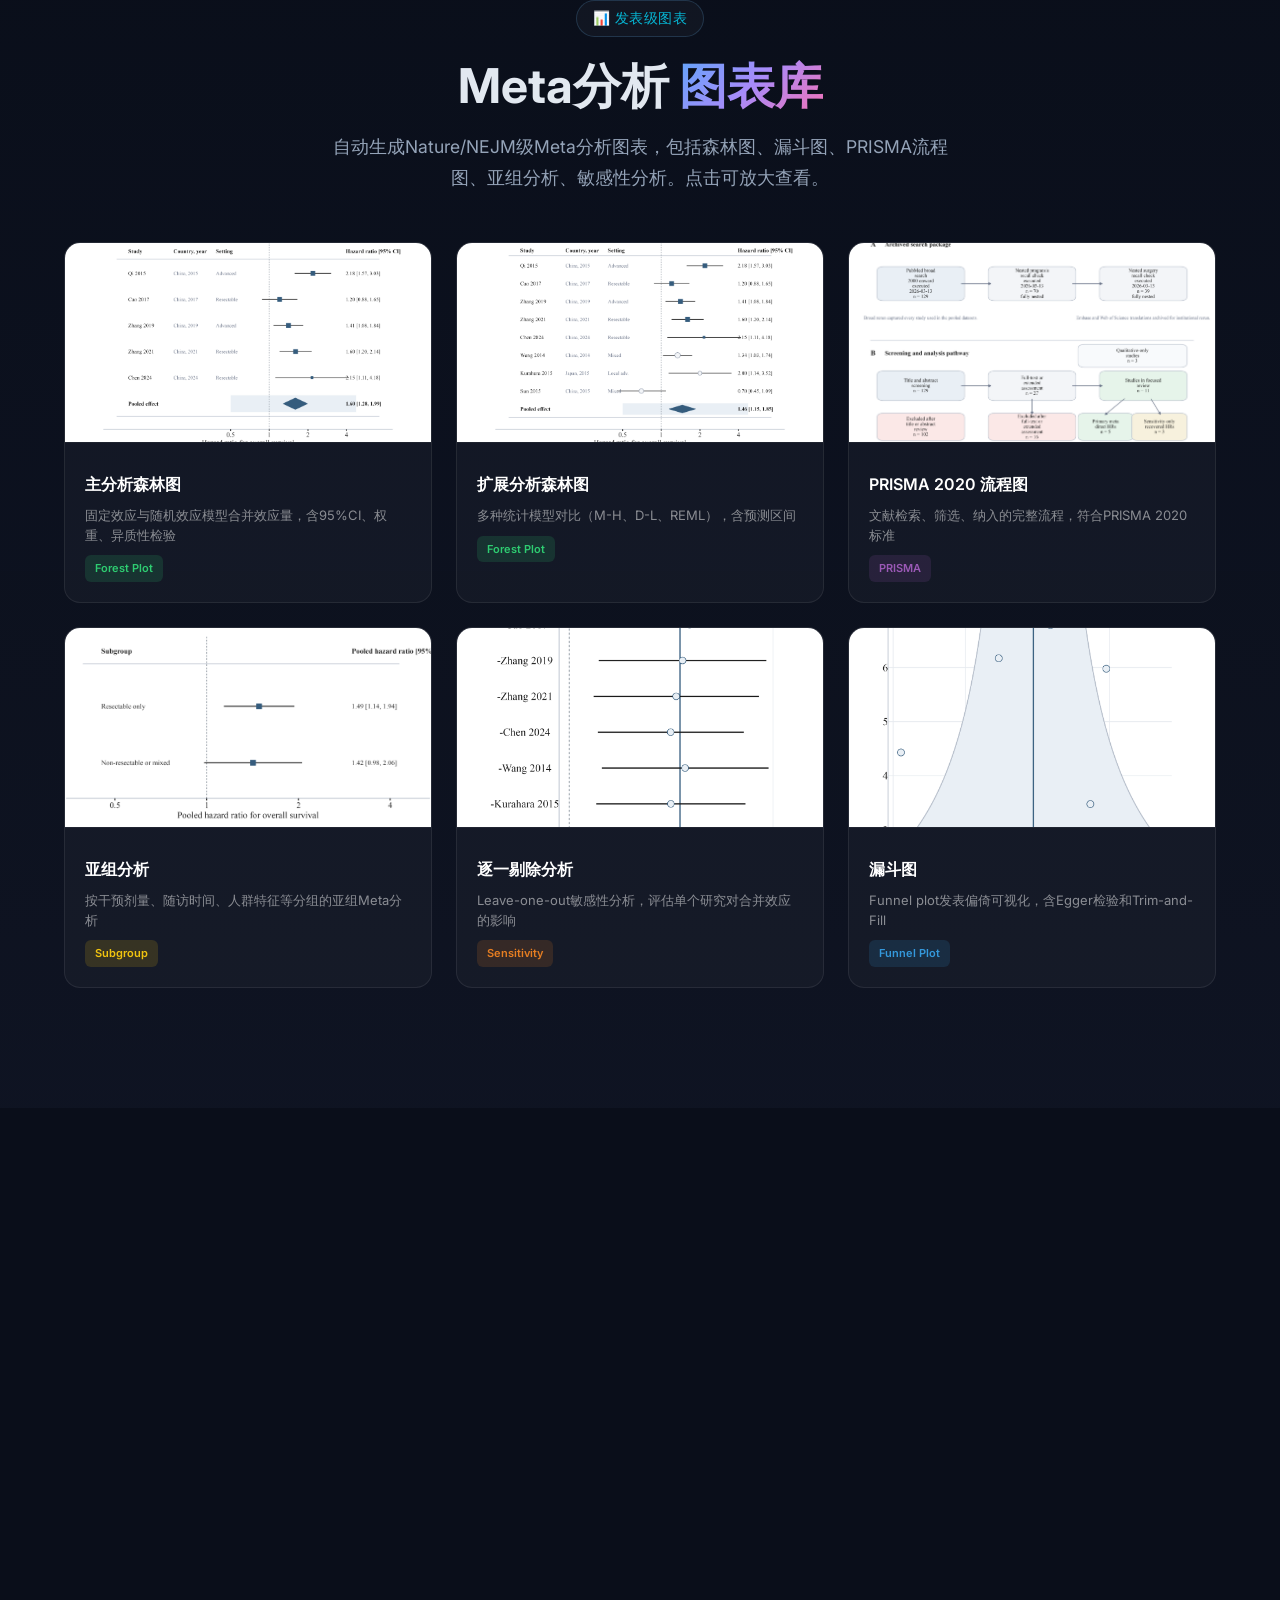
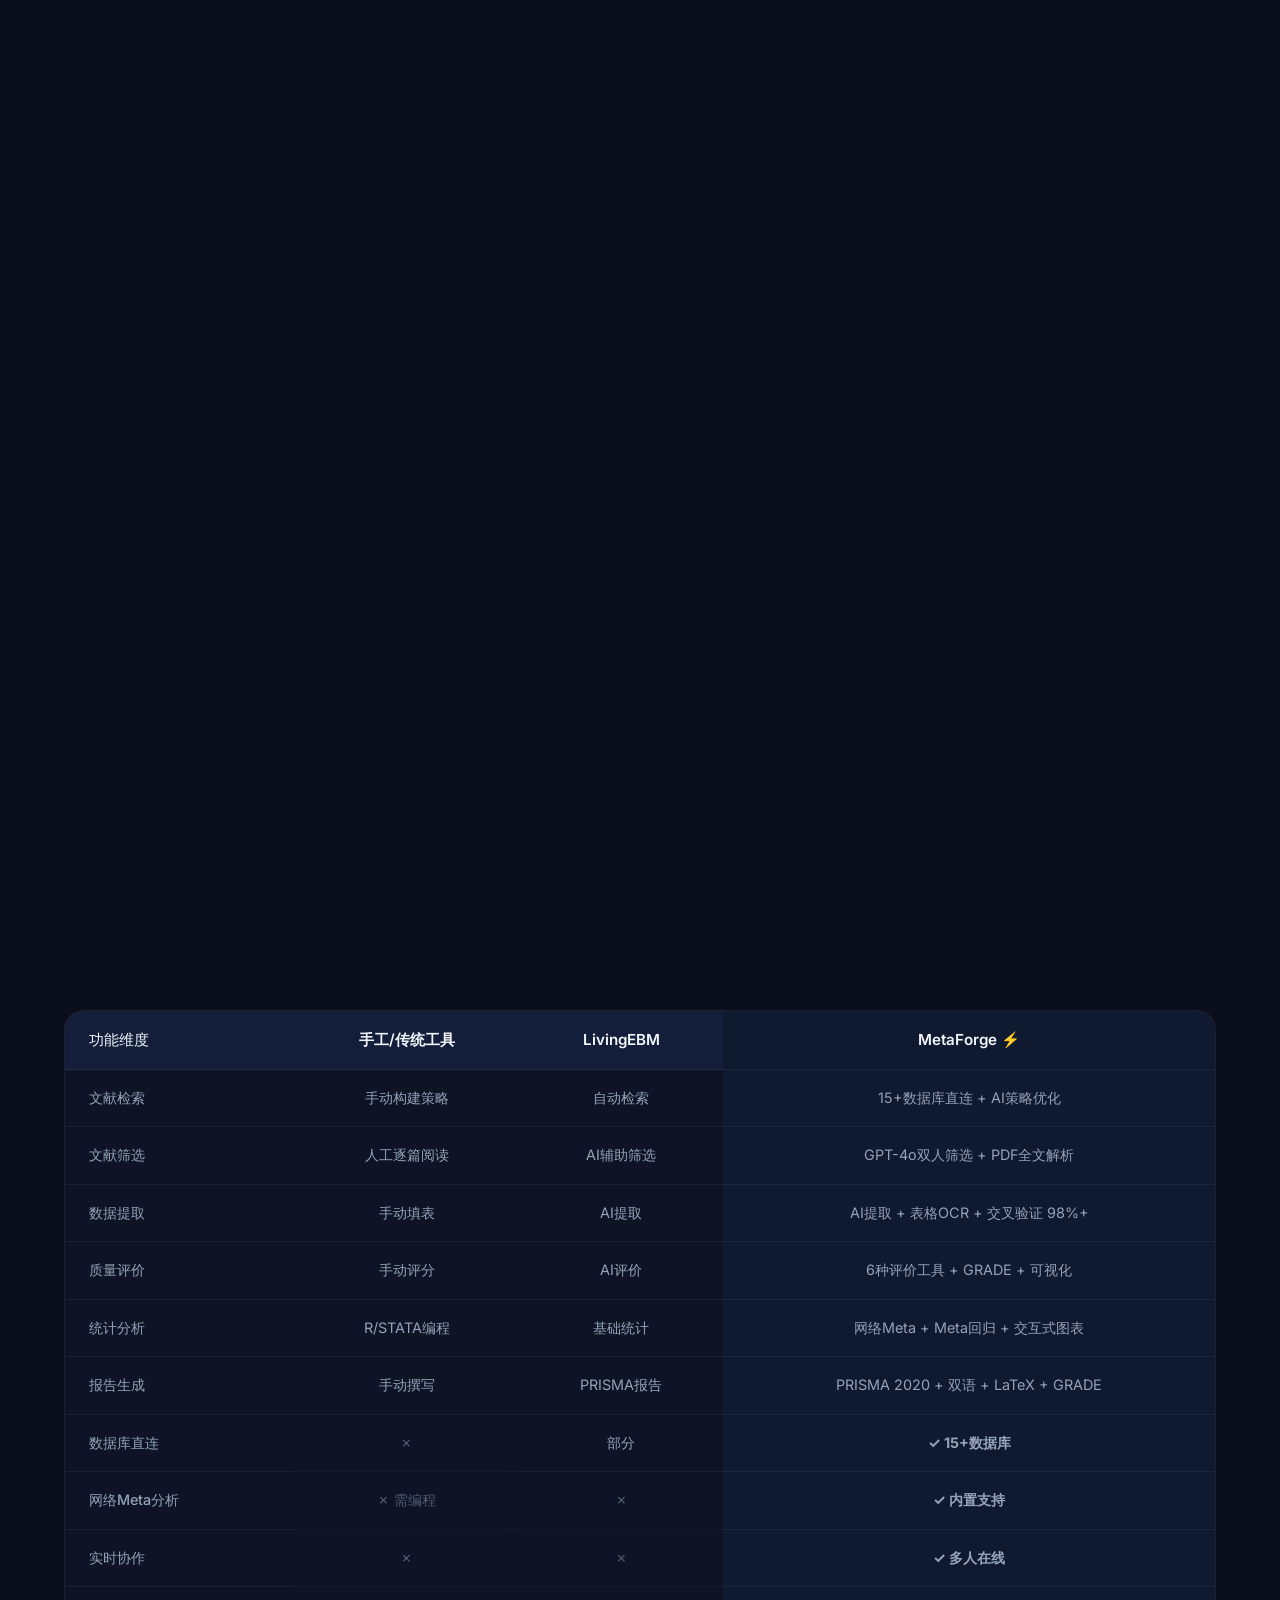
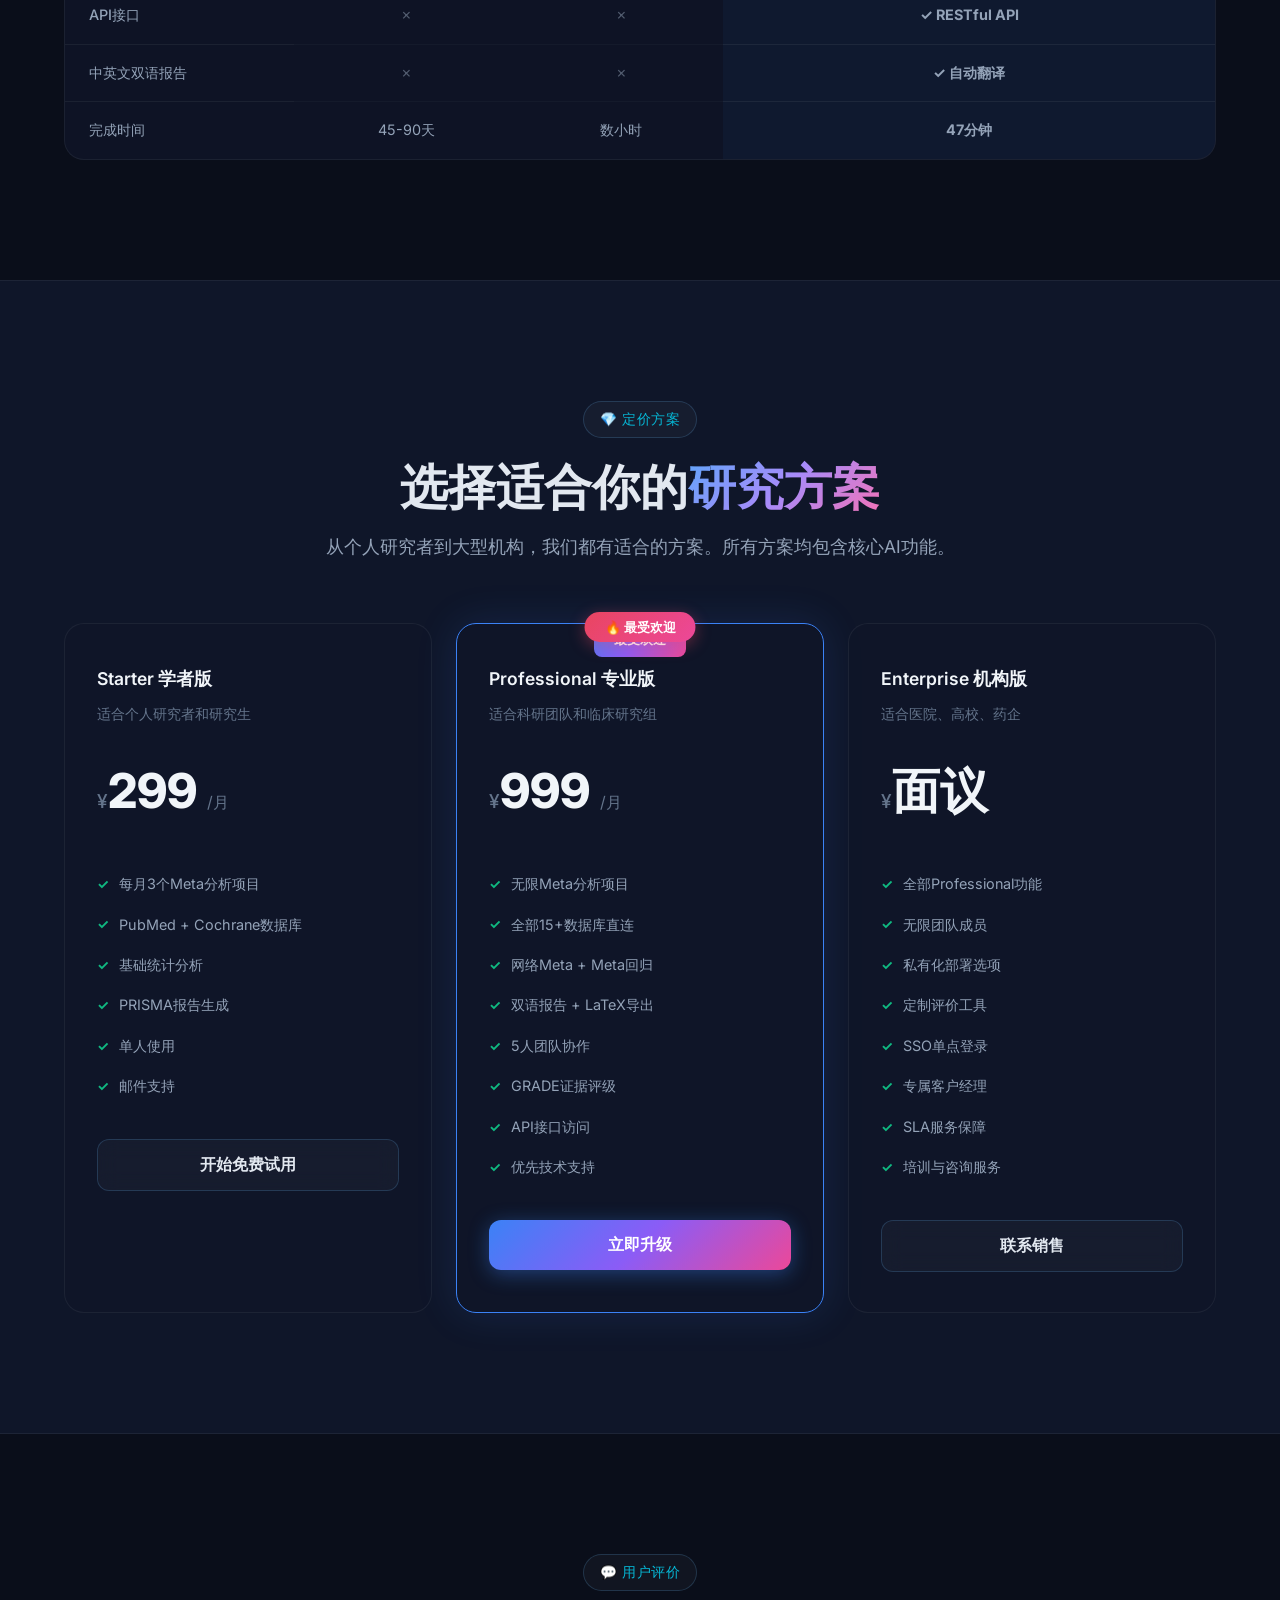
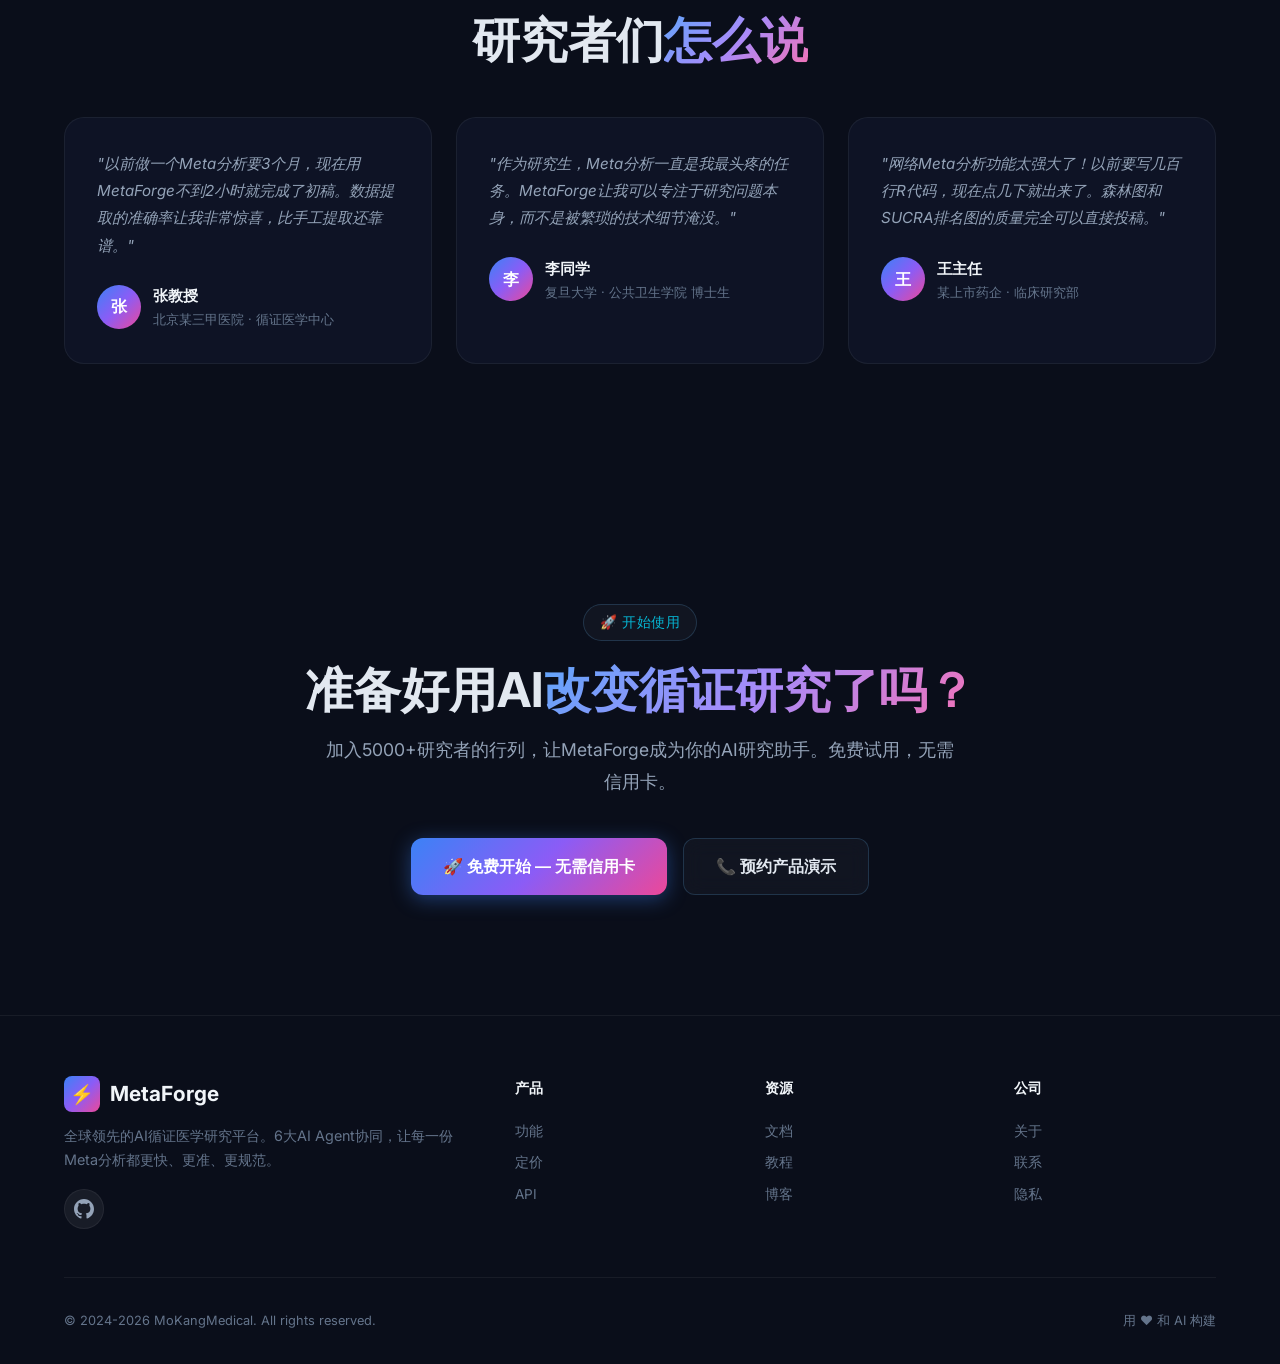
==== commit 911fe70b: "Round 1: Interactive demo on landing page - Replaced static CLI text with live interactive demo - Us" ====
--- a/index.html
+++ b/index.html
@@ -387,24 +387,127 @@
     <div class="container">
       <div class="reveal" style="text-align: center;">
         <span class="section-label">⚡ 实时演示</span>
-        <h2 class="section-title">看MetaForge<span class="gradient">如何工作</span></h2>
+        <h2 class="section-title">在线体验 <span class="gradient">Meta分析</span></h2>
         <p class="section-desc" style="margin: 0 auto;">
-          以下是一个真实的Meta分析项目执行过程。从初始化到报告生成，全程不到1小时。
+          直接在页面上输入研究数据，一键运行完整的Meta分析流程。无需安装任何软件。
         </p>
       </div>
-      <div class="demo-terminal reveal" id="demo-terminal">
-        <div class="demo-terminal-header">
-          <span class="demo-dot red"></span>
-          <span class="demo-dot yellow"></span>
-          <span class="demo-dot green"></span>
-          <span class="demo-terminal-title">MetaForge CLI — PD-1抑制剂联合化疗Meta分析</span>
-        </div>
-        <div class="demo-terminal-body">
-          <!-- Demo lines will be injected by JS -->
-        </div>
-      </div>
-    </div>
-  </section>
+      <div class="demo-interactive reveal" style="margin-top:32px">
+        <div style="display:grid;grid-template-columns:280px 1fr;gap:20px;background:var(--surface,#111827);border:1px solid var(--border,#1e293b);border-radius:16px;overflow:hidden">
+          <!-- Left: Data Input -->
+          <div style="padding:20px;border-right:1px solid var(--border,#1e293b)">
+            <h3 style="font-size:14px;font-weight:700;margin-bottom:12px;color:var(--text,#e2e8f0)">📋 输入研究数据</h3>
+            <div style="display:flex;gap:6px;margin-bottom:12px">
+              <select id="demo-measure" style="flex:1;padding:6px 8px;background:var(--bg,#0a0f1a);border:1px solid var(--border,#1e293b);border-radius:6px;color:var(--text,#e2e8f0);font-size:12px">
+                <option value="OR">OR</option><option value="RR">RR</option>
+              </select>
+              <select id="demo-model" style="flex:1;padding:6px 8px;background:var(--bg,#0a0f1a);border:1px solid var(--border,#1e293b);border-radius:6px;color:var(--text,#e2e8f0);font-size:12px">
+                <option value="random">Random</option><option value="fixed">Fixed</option>
+              </select>
+            </div>
+            <div style="font-size:11px;color:var(--muted,#64748b);margin-bottom:6px">示例: PD-1抑制剂+化疗 vs 化疗 (NSCLC)</div>
+            <div id="demo-rows" style="max-height:220px;overflow-y:auto"></div>
+            <button onclick="runDemo()" style="width:100%;padding:10px;margin-top:10px;background:var(--accent,#e94560);color:#fff;border:none;border-radius:8px;font-size:13px;font-weight:700;cursor:pointer;font-family:inherit">▶ 运行Meta分析</button>
+          </div>
+          <!-- Right: Results -->
+          <div style="padding:20px" id="demo-results">
+            <div style="text-align:center;padding:40px 20px;color:var(--muted,#64748b)">
+              <div style="font-size:36px;opacity:0.3;margin-bottom:12px">📊</div>
+              <p style="font-size:13px">点击"运行Meta分析"查看结果</p>
+            </div>
+          </div>
+        </div>
+      </div>
+      <div style="text-align:center;margin-top:20px">
+        <a href="/app" style="color:var(--accent2,#3b82f6);font-size:13px;font-weight:600">打开完整工作台 →</a>
+      </div>
+    </div>
+  </section>
+
+  <style>
+    @media(max-width:768px){.demo-interactive>div{grid-template-columns:1fr!important}}
+    .demo-study-row{display:grid;grid-template-columns:1fr 50px 50px 50px 50px;gap:4px;margin-bottom:4px}
+    .demo-study-row input{padding:4px 5px;background:var(--bg,#0a0f1a);border:1px solid var(--border,#1e293b);border-radius:4px;color:var(--text,#e2e8f0);font-size:11px;font-family:'JetBrains Mono',monospace}
+    .demo-study-row input:first-child{font-family:inherit}
+    .demo-stats{display:grid;grid-template-columns:repeat(3,1fr);gap:10px;margin-bottom:14px}
+    .demo-stat{background:rgba(255,255,255,0.03);border:1px solid var(--border,#1e293b);border-radius:8px;padding:10px;text-align:center}
+    .demo-stat .val{font-size:18px;font-weight:800;font-family:'JetBrains Mono',monospace}
+    .demo-stat .lbl{font-size:10px;color:var(--muted,#64748b);margin-top:2px}
+  </style>
+
+  <script>
+    const DEMO_DATA = [
+      {name:"Gandhi 2018",e:138,n:292,c:108,m:288},
+      {name:"Paz-Ares 2018",e:171,n:292,c:134,m:291},
+      {name:"West 2019",e:117,n:241,c:89,m:238},
+      {name:"Carbone 2017",e:104,n:199,c:81,m:200},
+      {name:"Reck 2016",e:92,n:185,c:71,m:183},
+      {name:"Herbst 2016",e:69,n:143,c:55,m:141},
+      {name:"Langer 2016",e:48,n:98,c:37,m:97},
+      {name:"Rittmeyer 2017",e:102,n:201,c:78,m:199},
+      {name:"Barlesi 2016",e:88,n:177,c:66,m:176},
+      {name:"Brahmer 2015",e:45,n:131,c:28,m:129},
+    ];
+    (function(){
+      const container = document.getElementById('demo-rows');
+      DEMO_DATA.forEach(d => {
+        const row = document.createElement('div');
+        row.className = 'demo-study-row';
+        row.innerHTML = `<input value="${d.name}" readonly><input value="${d.e}" readonly><input value="${d.n}" readonly><input value="${d.c}" readonly><input value="${d.m}" readonly>`;
+        container.appendChild(row);
+      });
+      const hdr = document.createElement('div');
+      hdr.className = 'demo-study-row';
+      hdr.innerHTML = `<div style="font-size:10px;color:var(--muted,#64748b);font-weight:600">Study</div><div style="font-size:10px;color:var(--muted,#64748b)">E evt</div><div style="font-size:10px;color:var(--muted,#64748b)">E n</div><div style="font-size:10px;color:var(--muted,#64748b)">C evt</div><div style="font-size:10px;color:var(--muted,#64748b)">C n</div>`;
+      container.insertBefore(hdr, container.firstChild);
+    })();
+
+    async function runDemo() {
+      const btn = event.target;
+      btn.disabled = true; btn.textContent = '分析中...';
+      const studies = DEMO_DATA.map(d => ({name:d.name,e_events:d.e,e_total:d.n,c_events:d.c,c_total:d.m,data_type:"dichotomous"}));
+      const model = document.getElementById('demo-model').value;
+      const em = document.getElementById('demo-measure').value;
+      try {
+        const [analysisRes, biasRes] = await Promise.all([
+          fetch('/api/analyze',{method:'POST',headers:{'Content-Type':'application/json'},body:JSON.stringify({studies,model,effect_measure:em})}),
+          fetch('/api/bias',{method:'POST',headers:{'Content-Type':'application/json'},body:JSON.stringify({studies})}),
+        ]);
+        if (!analysisRes.ok) throw new Error('API not available. Start the server: python3 -m uvicorn app.main:app');
+        const data = await analysisRes.json();
+        const bias = biasRes.ok ? await biasRes.json() : null;
+        const res = document.getElementById('demo-results');
+        let html = `<div class="demo-stats">
+          <div class="demo-stat"><div class="val" style="color:#3b82f6">${data.pooled_effect.toFixed(3)}</div><div class="lbl">合并${em} [${data.pooled_ci_lower.toFixed(2)}, ${data.pooled_ci_upper.toFixed(2)}]</div></div>
+          <div class="demo-stat"><div class="val" style="color:#22c55e">${data.p_value<0.001?'<0.001':data.p_value.toFixed(4)}</div><div class="lbl">P值</div></div>
+          <div class="demo-stat"><div class="val" style="color:#f59e0b">${data.i_squared.toFixed(1)}%</div><div class="lbl">I² 异质性</div></div>
+        </div>`;
+        html += `<div style="background:rgba(0,0,0,0.25);border-radius:8px;padding:10px;margin-bottom:12px;overflow-x:auto">${data.forest_plot_svg}</div>`;
+        if (bias) {
+          html += `<div style="display:grid;grid-template-columns:1fr 1fr 1fr;gap:8px;margin-bottom:12px">
+            <div style="background:rgba(255,255,255,0.03);border:1px solid var(--border,#1e293b);border-radius:8px;padding:10px;text-align:center">
+              <div style="font-size:10px;color:var(--muted,#64748b)">Egger检验</div>
+              <div style="font-size:16px;font-weight:700;font-family:'JetBrains Mono',monospace;color:${bias.egger_test.p_value<0.05?'#e94560':'#22c55e'}">p=${bias.egger_test.p_value.toFixed(3)}</div>
+            </div>
+            <div style="background:rgba(255,255,255,0.03);border:1px solid var(--border,#1e293b);border-radius:8px;padding:10px;text-align:center">
+              <div style="font-size:10px;color:var(--muted,#64748b)">Begg检验</div>
+              <div style="font-size:16px;font-weight:700;font-family:'JetBrains Mono',monospace;color:${bias.begg_test.p_value<0.05?'#e94560':'#22c55e'}">p=${bias.begg_test.p_value.toFixed(3)}</div>
+            </div>
+            <div style="background:rgba(255,255,255,0.03);border:1px solid var(--border,#1e293b);border-radius:8px;padding:10px;text-align:center">
+              <div style="font-size:10px;color:var(--muted,#64748b)">Trim-Fill</div>
+              <div style="font-size:16px;font-weight:700;font-family:'JetBrains Mono',monospace">${bias.trim_and_fill.estimated_missing}篇缺失</div>
+            </div>
+          </div>`;
+        }
+        html += `<div style="text-align:center;font-size:11px;color:var(--muted,#64748b)">模型: ${model==='random'?'Random Effects (D-L)':'Fixed Effect (M-H)'} | 效应量: ${em} | ${data.studies.length}个研究</div>`;
+        res.innerHTML = html;
+      } catch(e) {
+        document.getElementById('demo-results').innerHTML = `<div style="text-align:center;padding:40px;color:#e94560"><p>${e.message}</p><a href="/app" style="color:#3b82f6;font-size:13px;margin-top:10px;display:inline-block">打开工作台 →</a></div>`;
+      } finally {
+        btn.disabled = false; btn.textContent = '▶ 运行Meta分析';
+      }
+    }
+  </script>
 
   <!-- ====== FIGURES GALLERY ====== -->
   <section class="section figures-section page-section" id="figures">
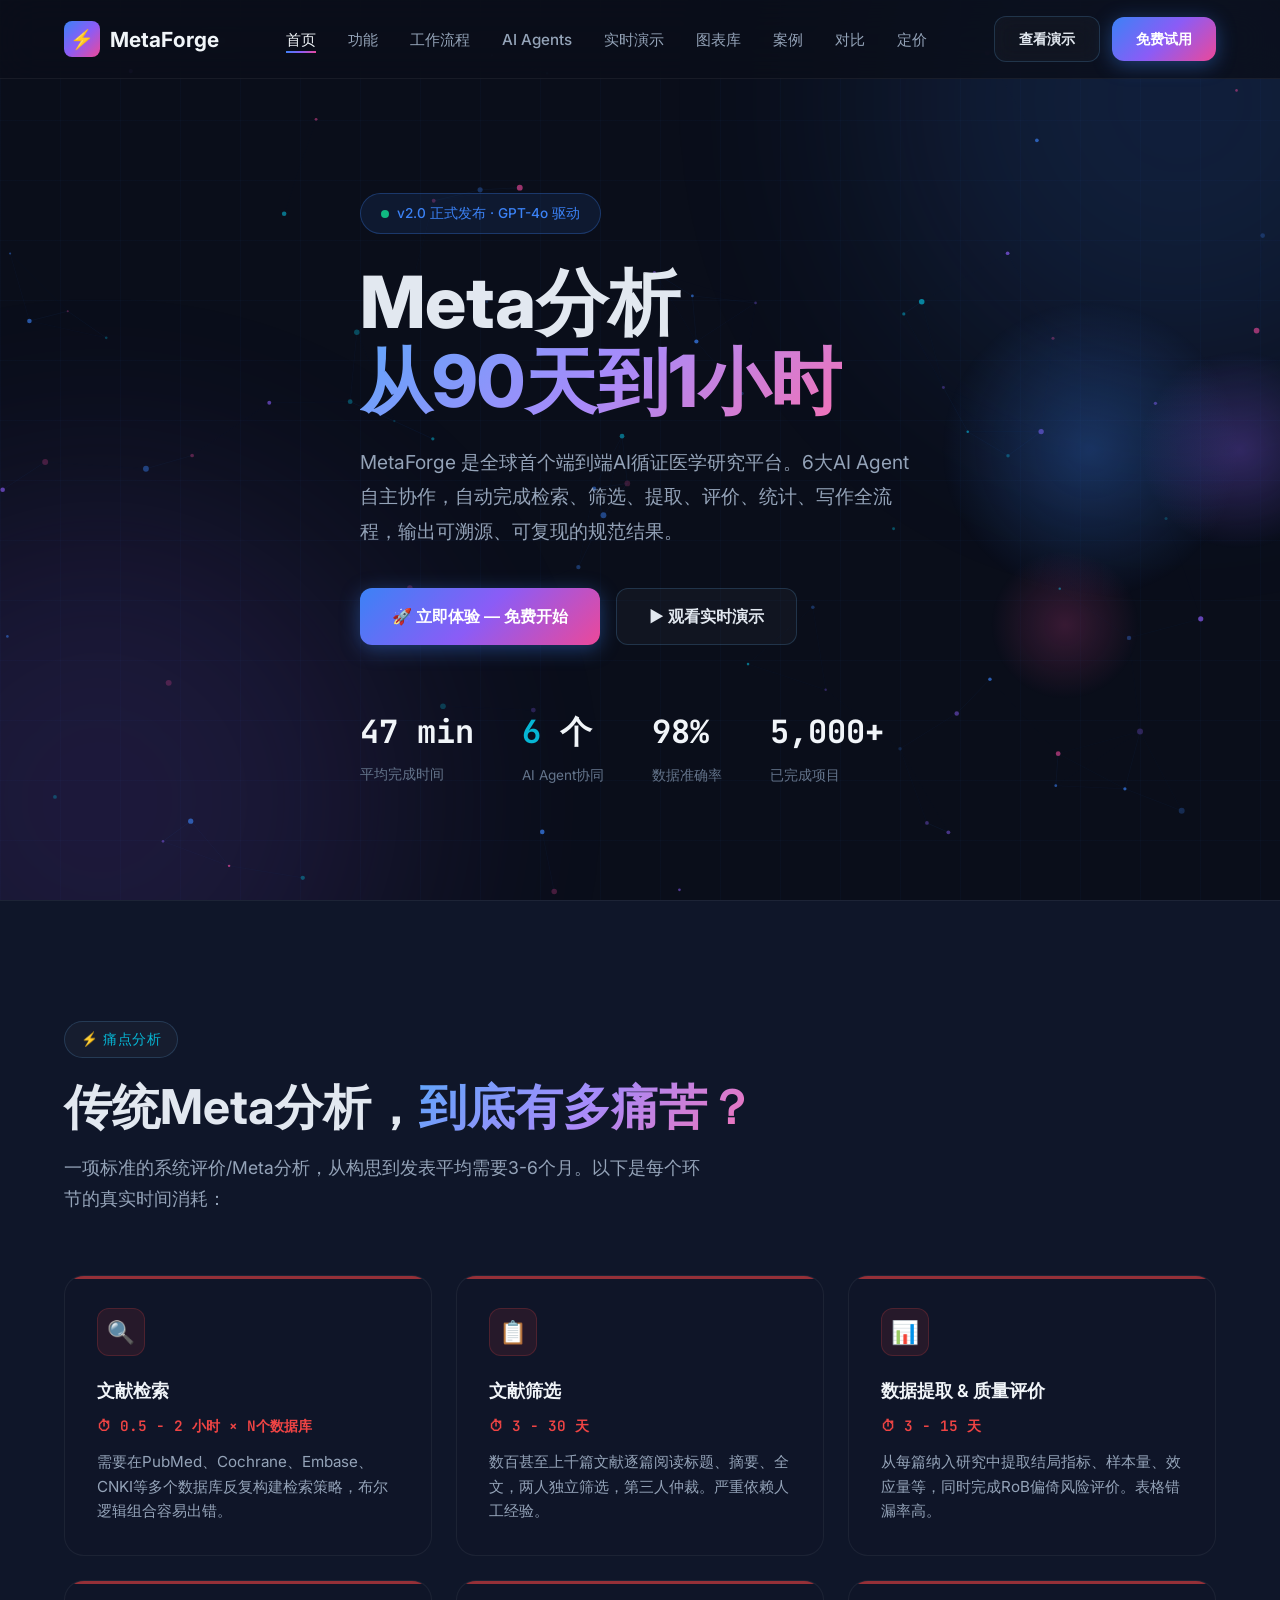
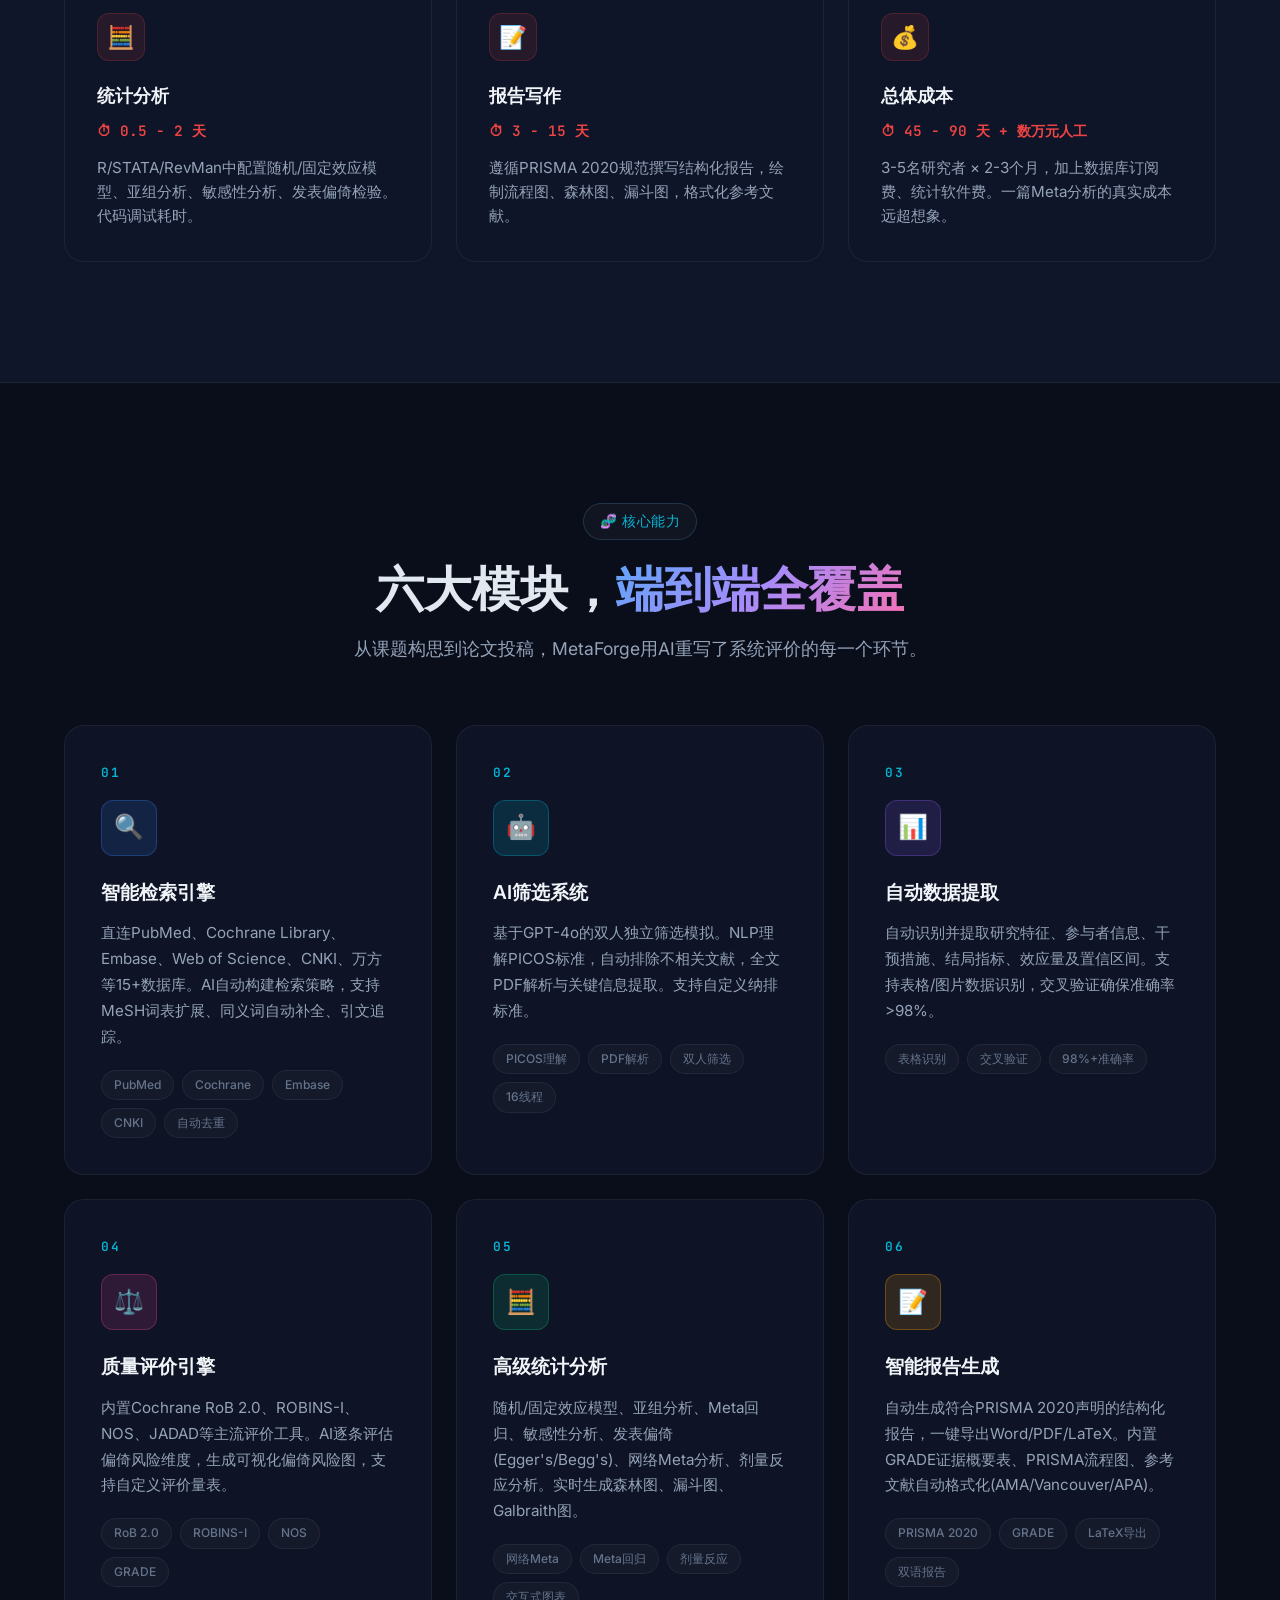
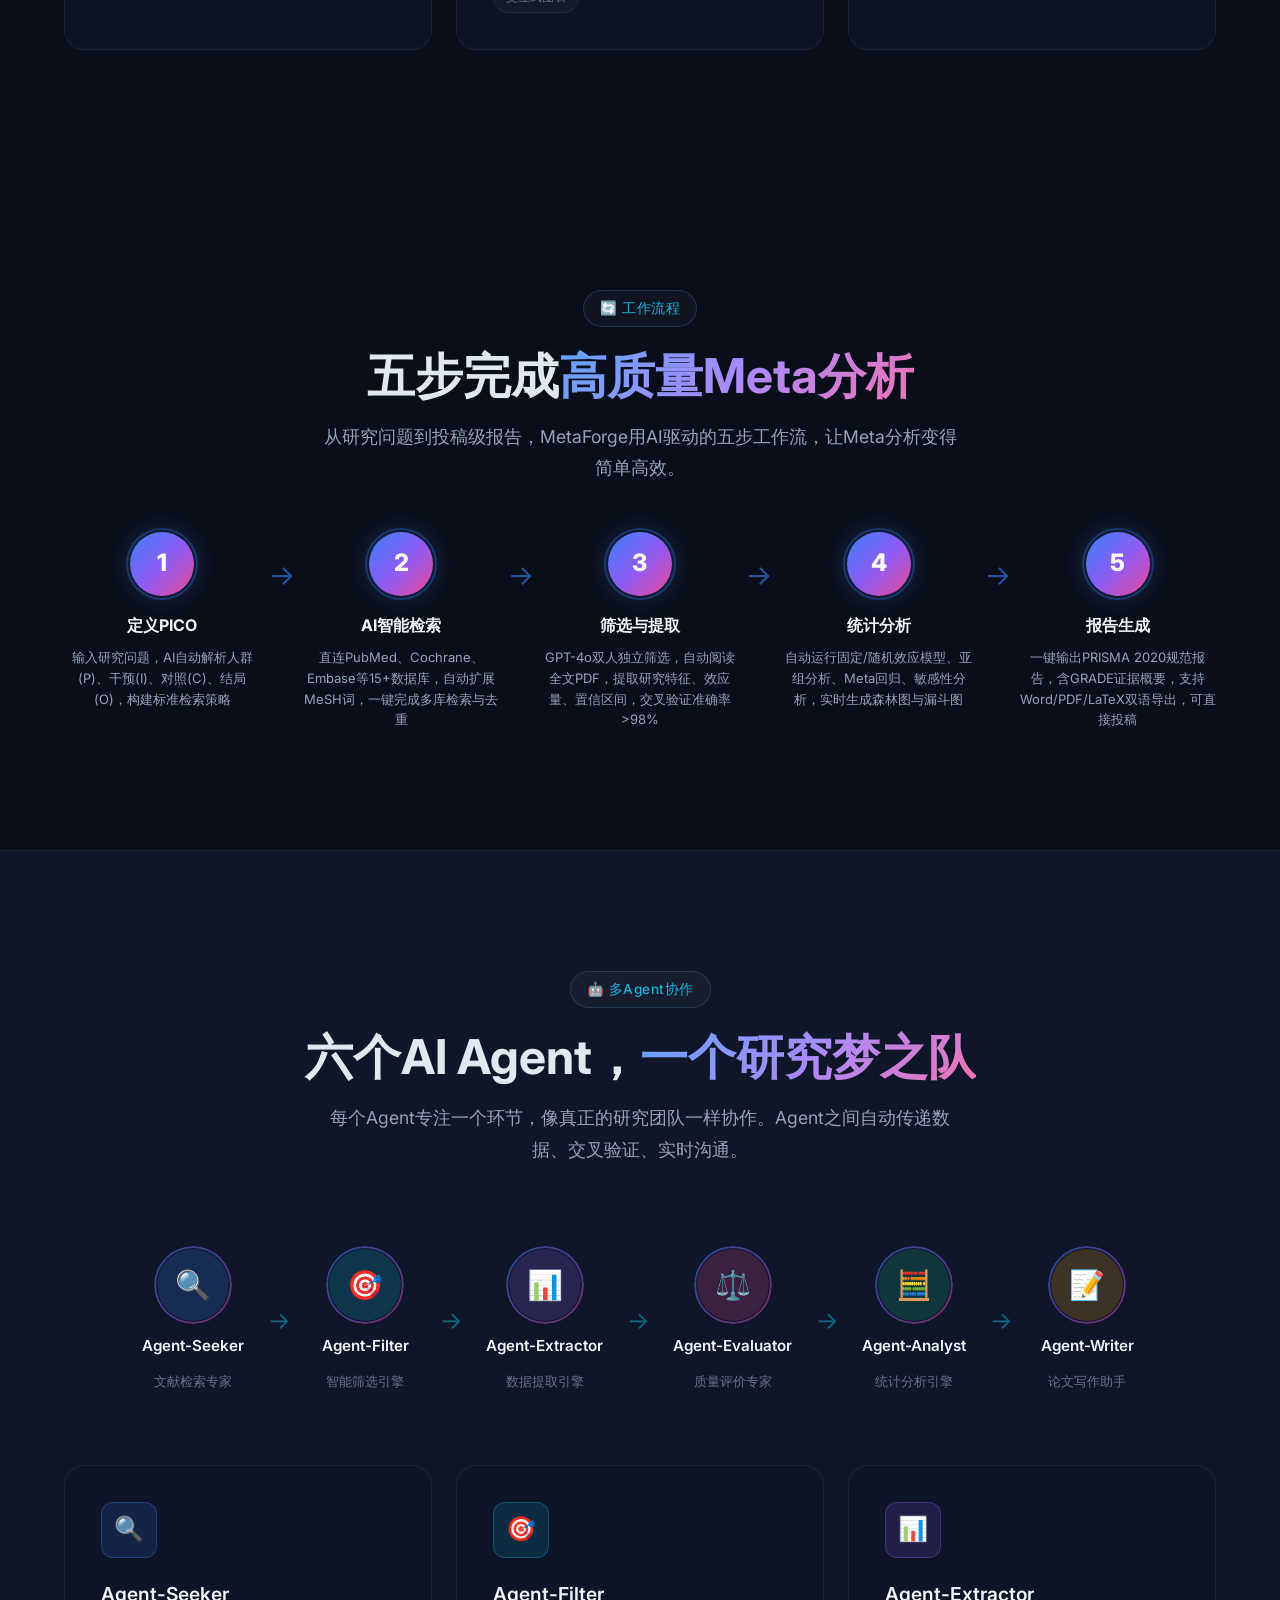
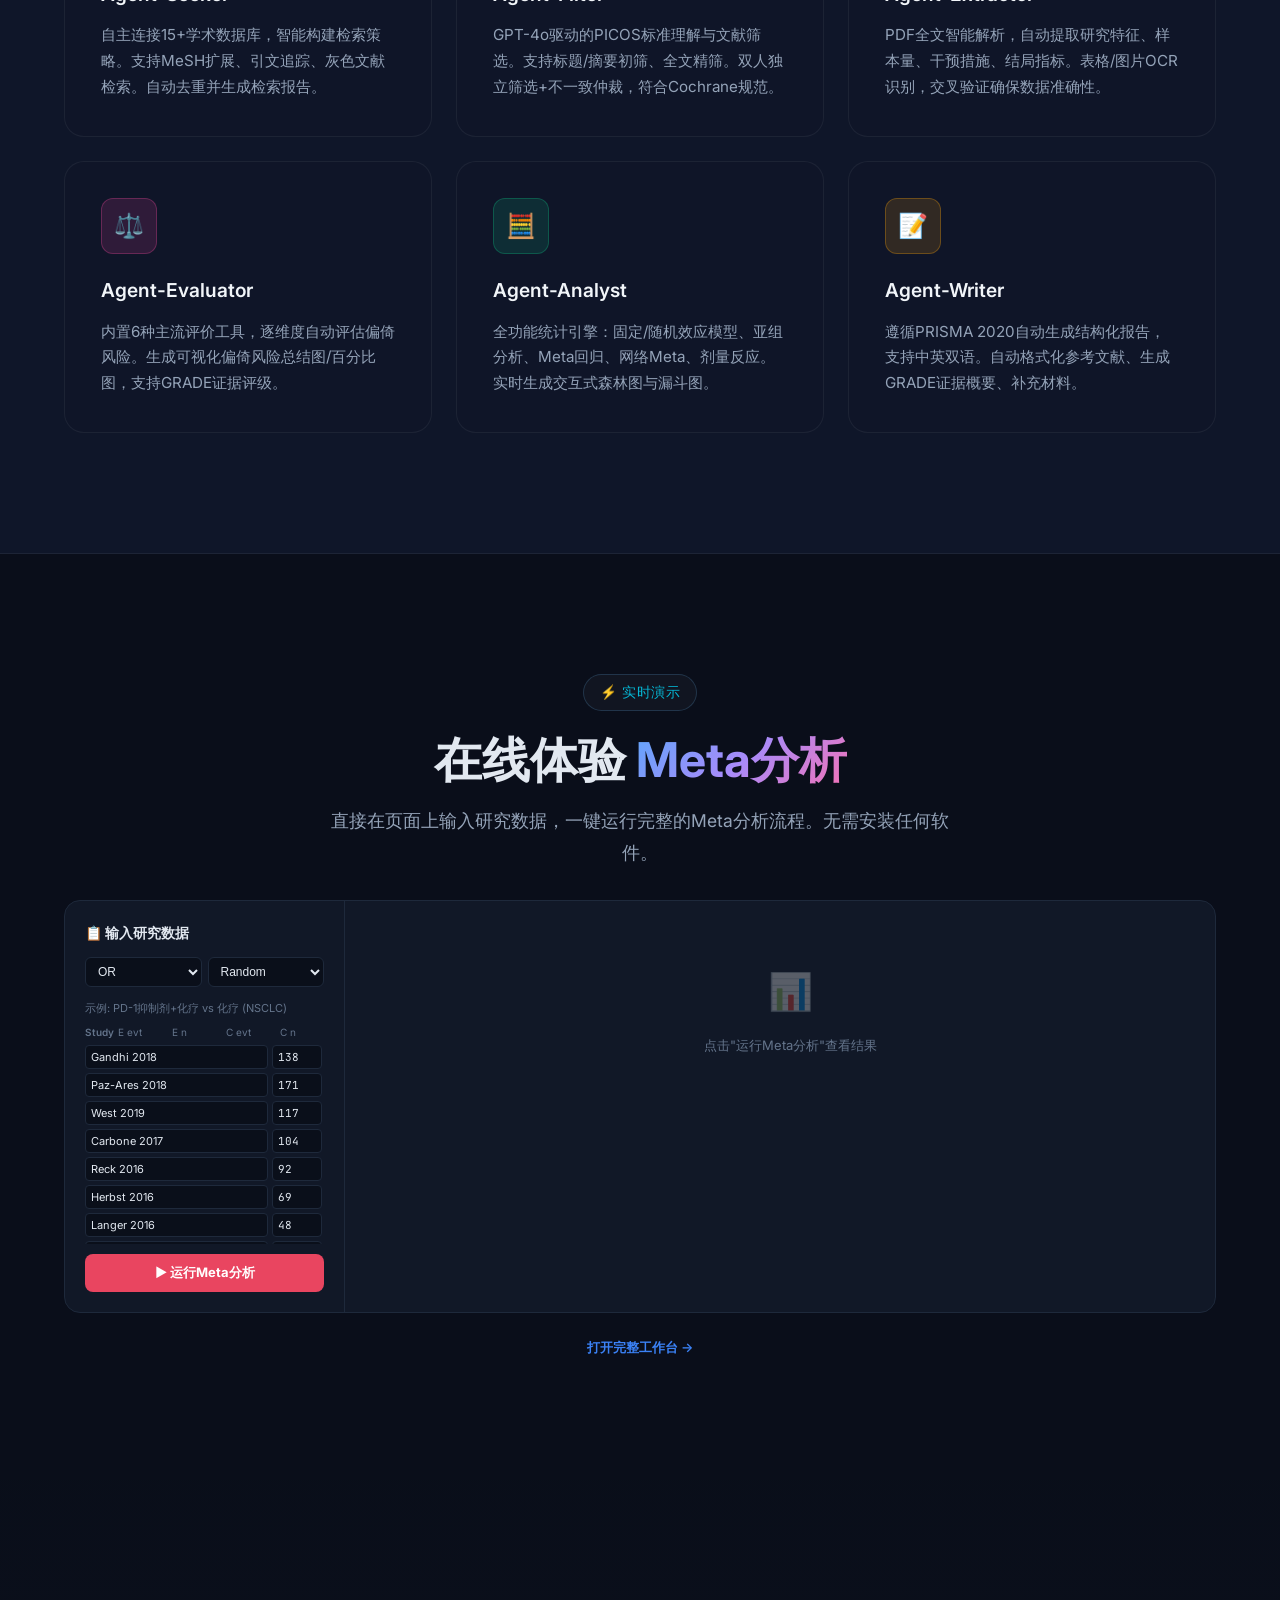
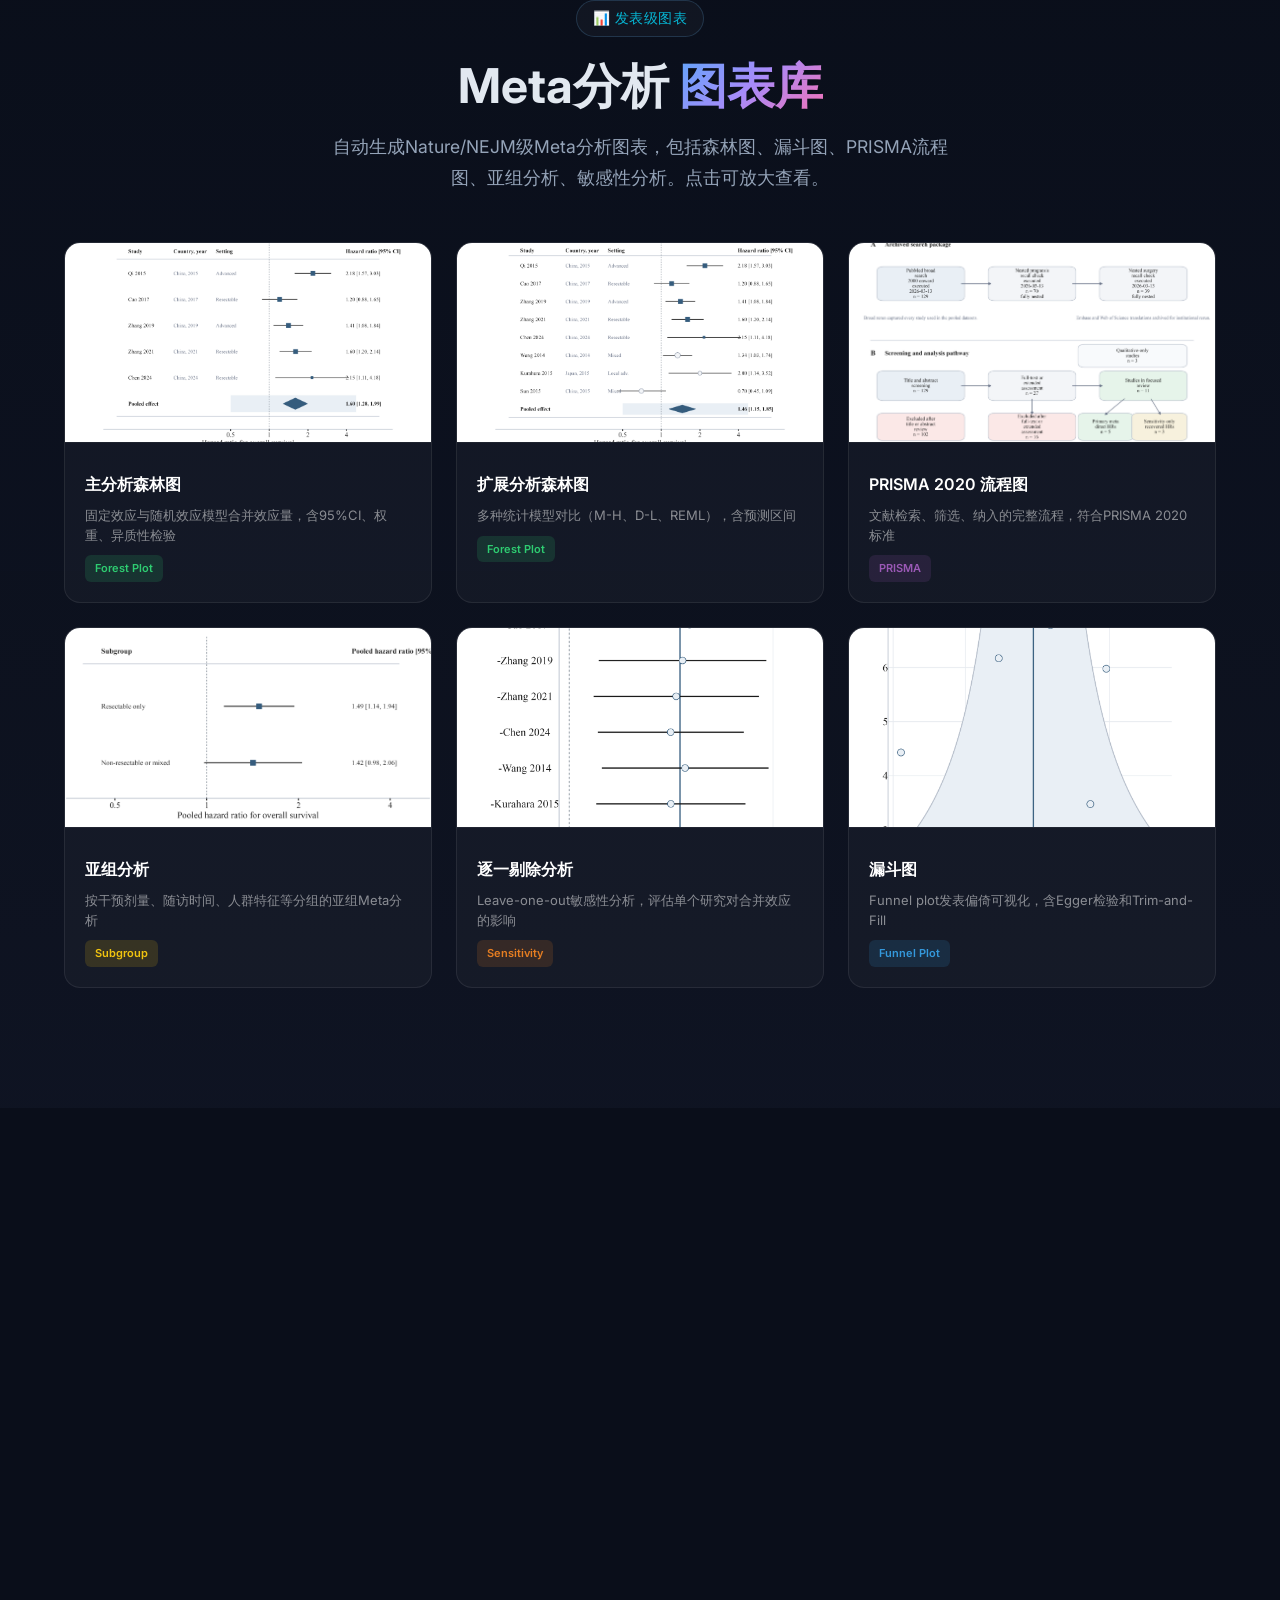
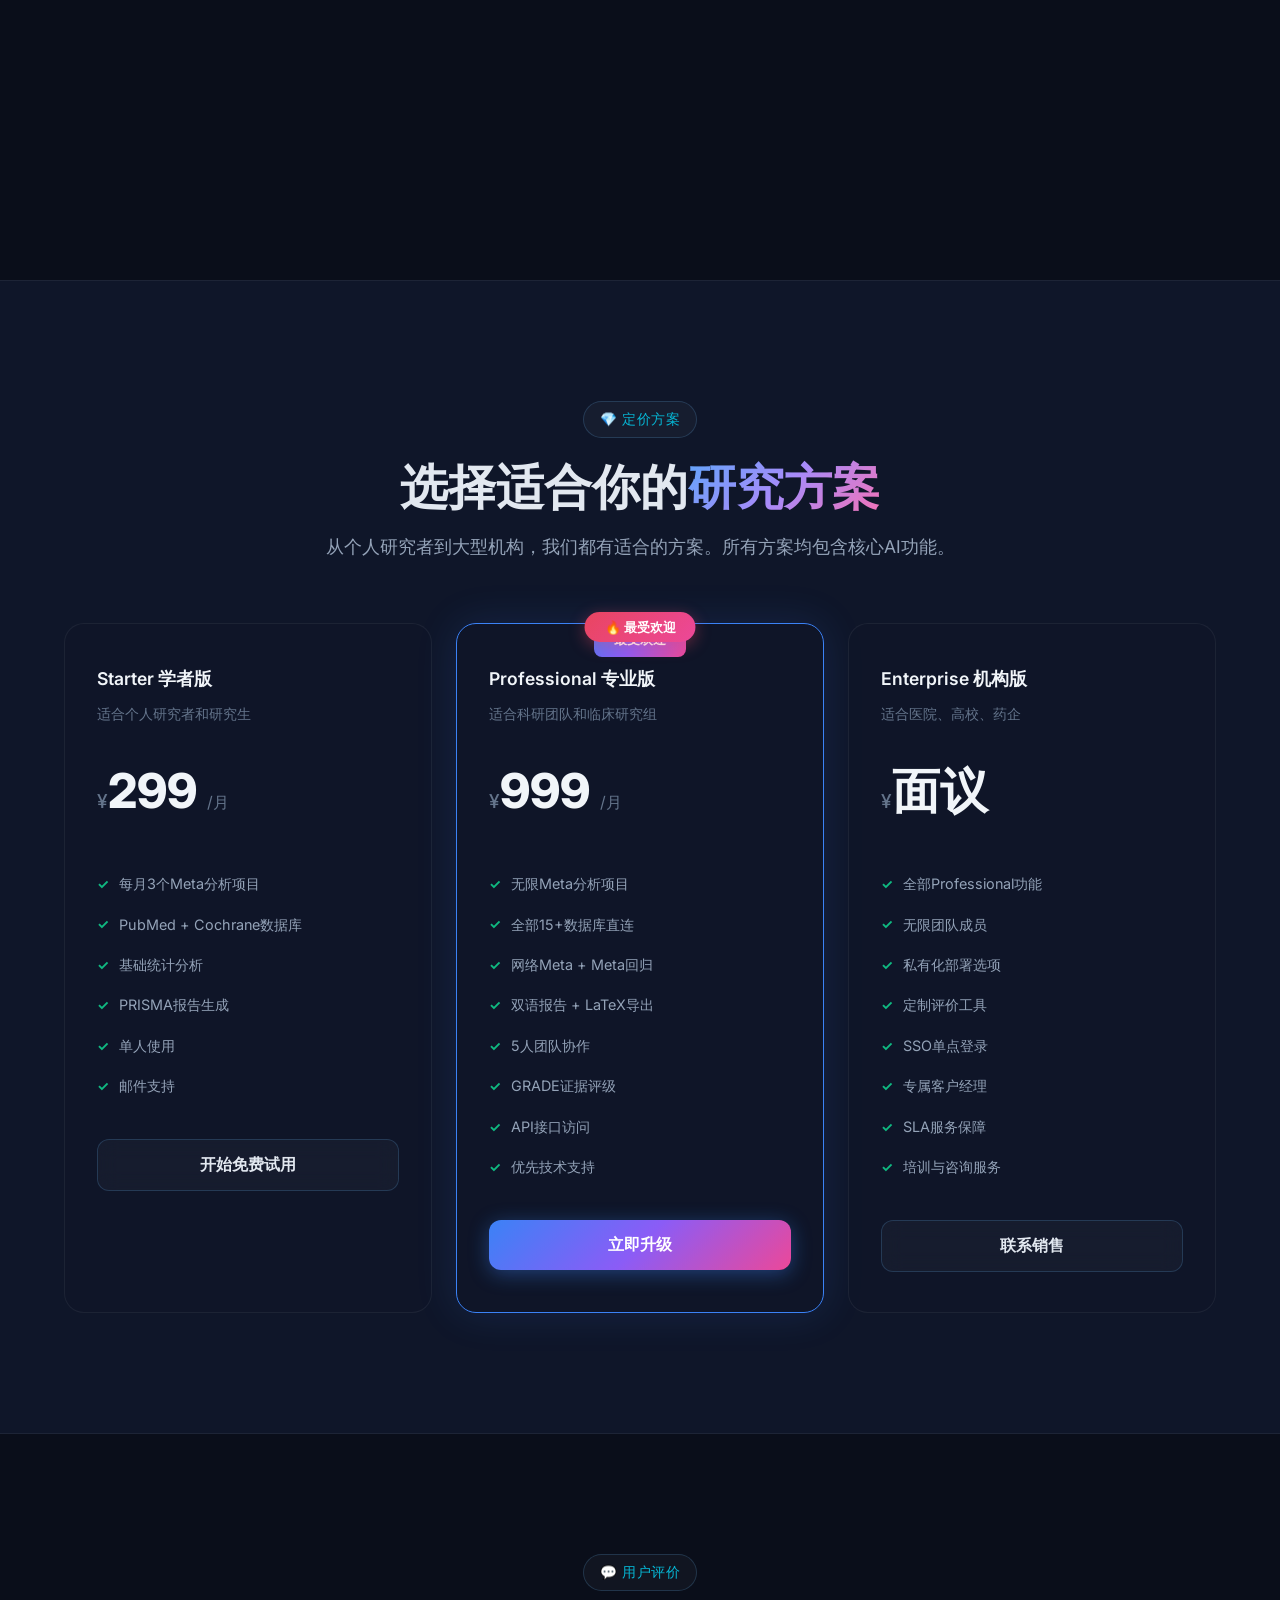
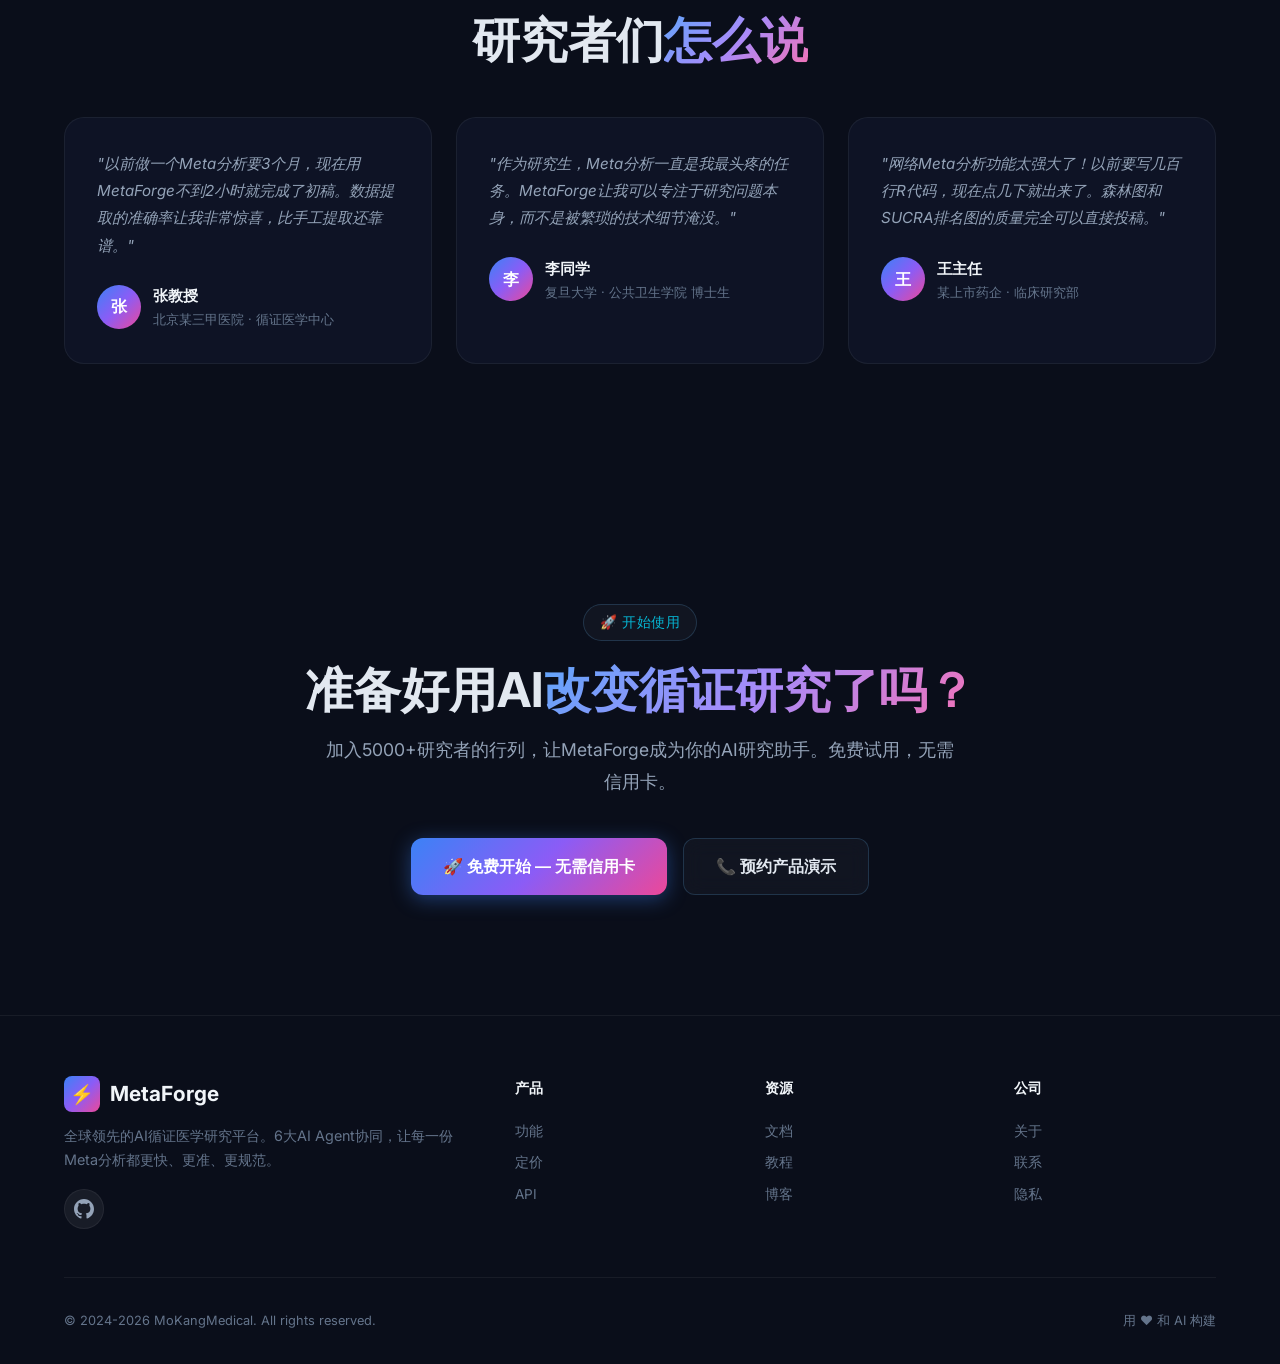
==== commit f735742d: "feat: add OPC ecosystem navigation bar" ====
--- a/index.html
+++ b/index.html
@@ -950,5 +950,7 @@
     document.addEventListener('keydown', e => { if (e.key === 'Escape') closeLightbox(); });
   </script>
   <script src="js/main.js"></script>
+
+<script src="https://mokangmedical.github.io/opc-homepage/docs/opc-nav.js"></script>
 </body>
 </html>
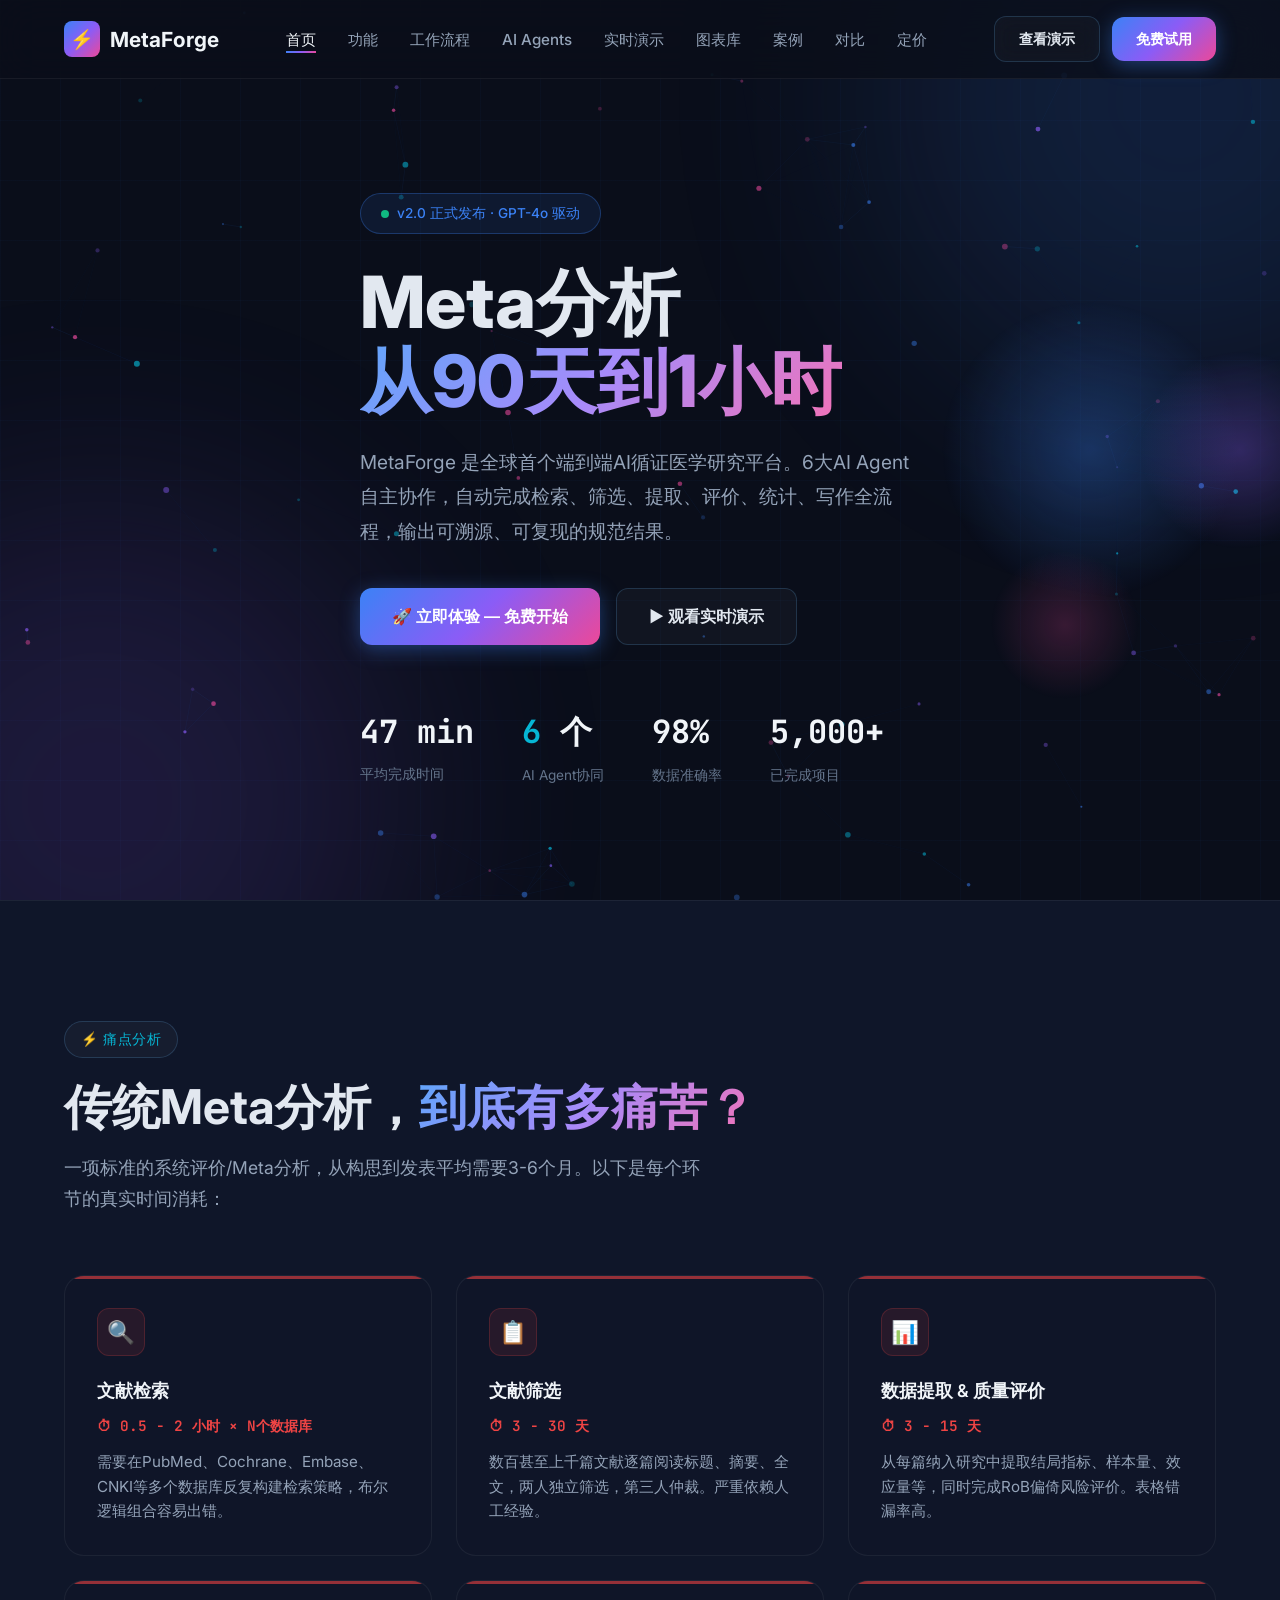
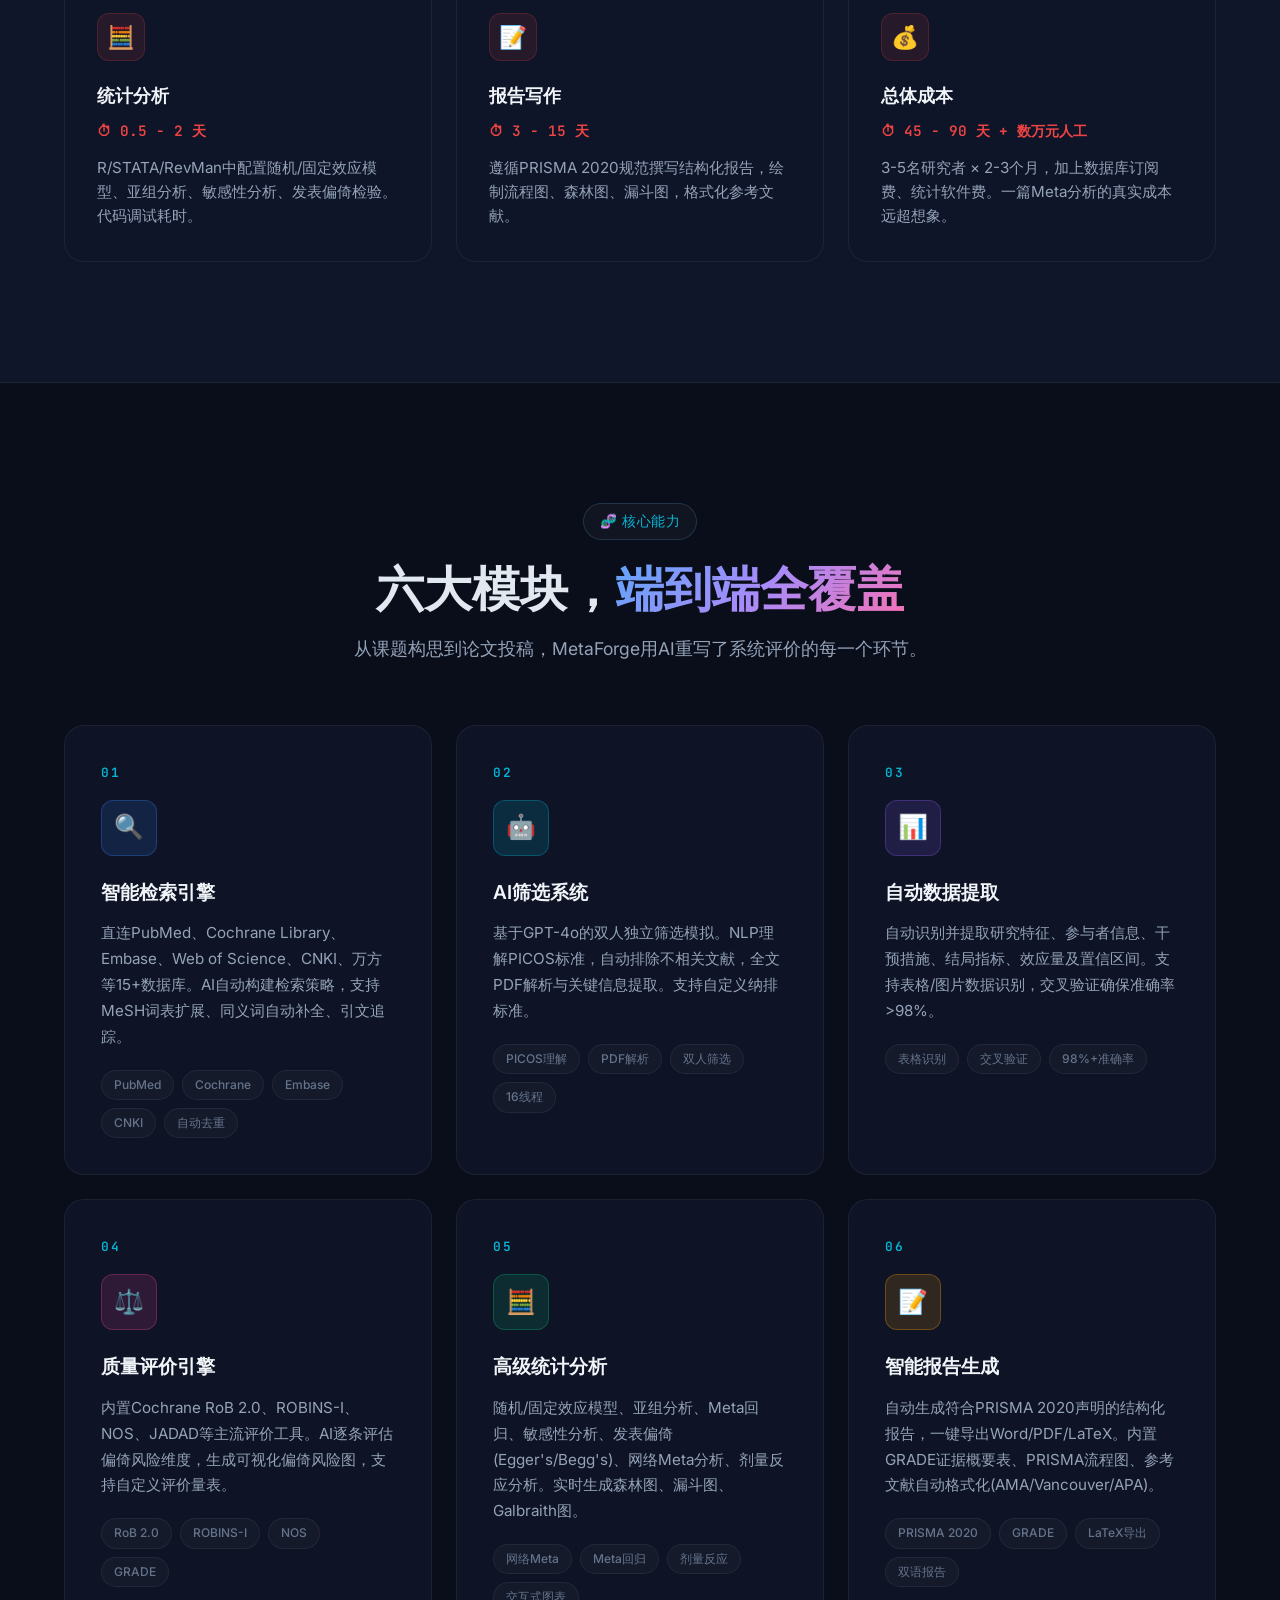
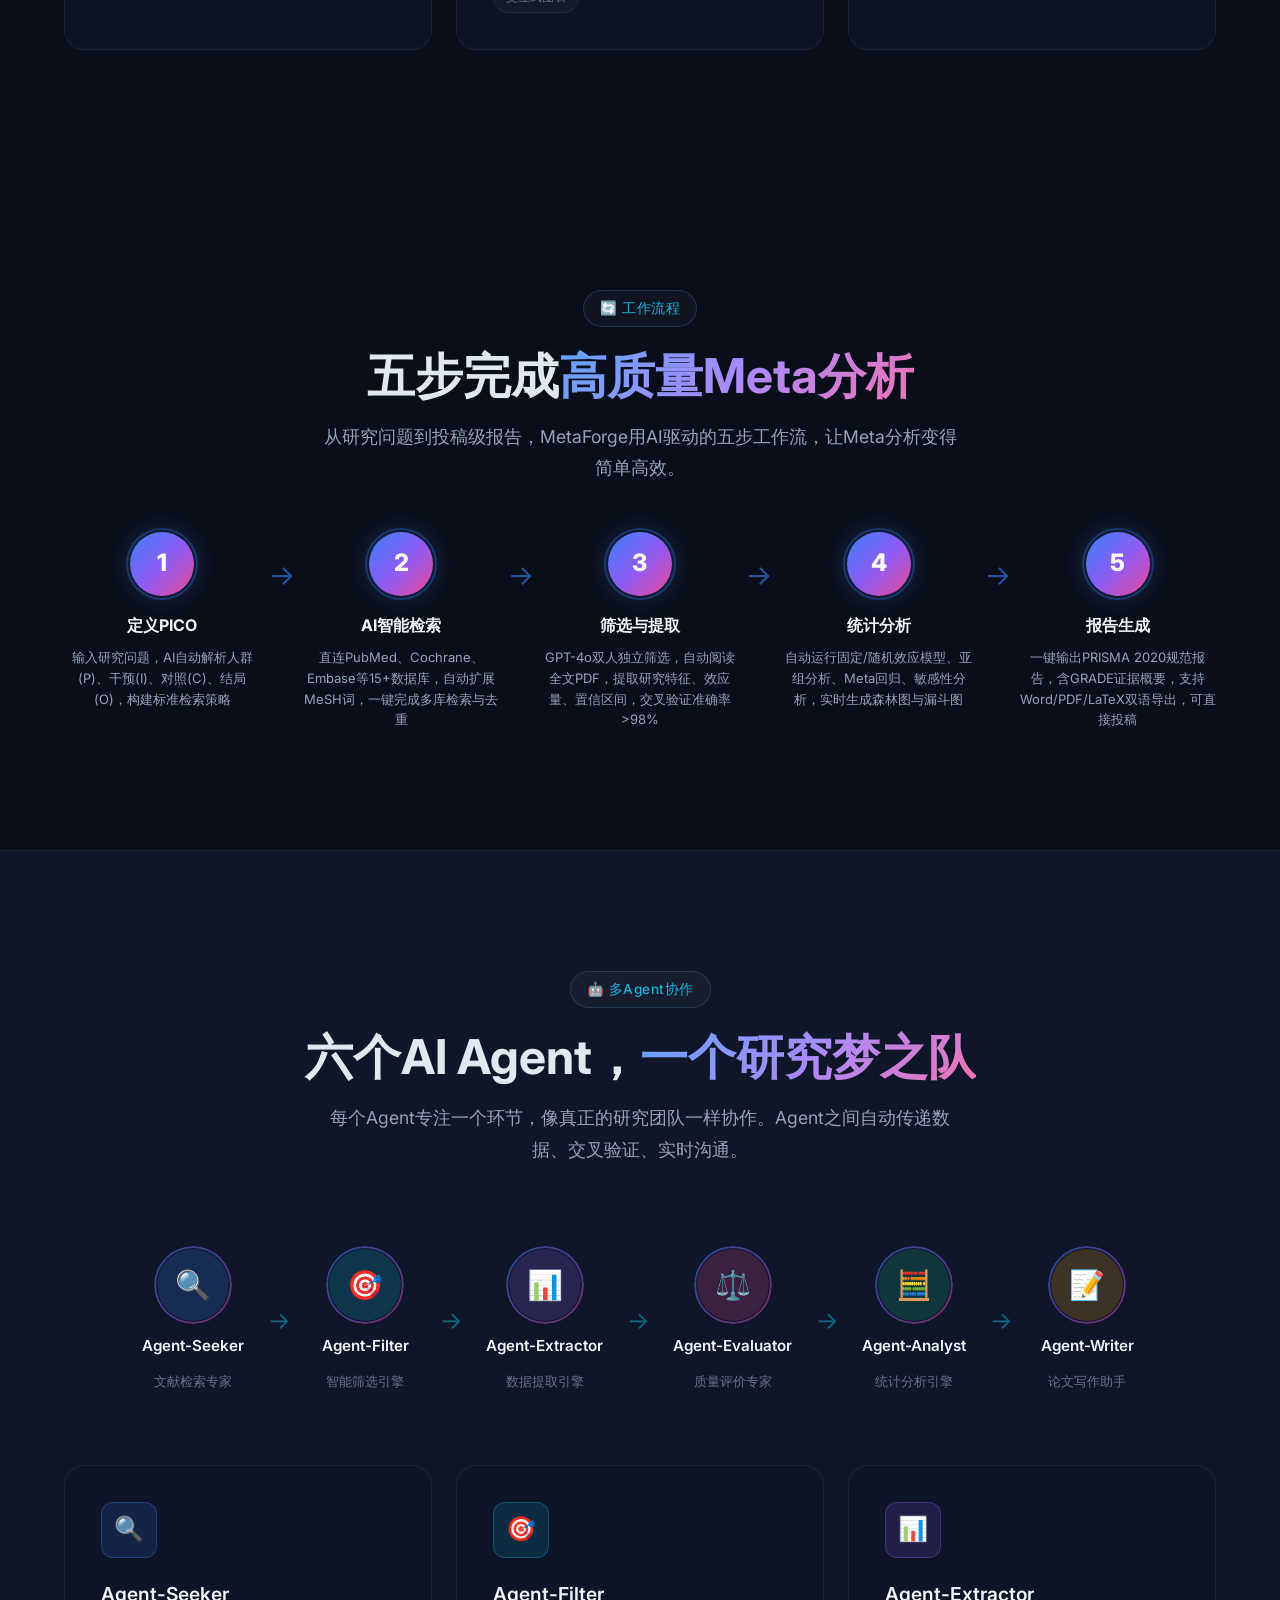
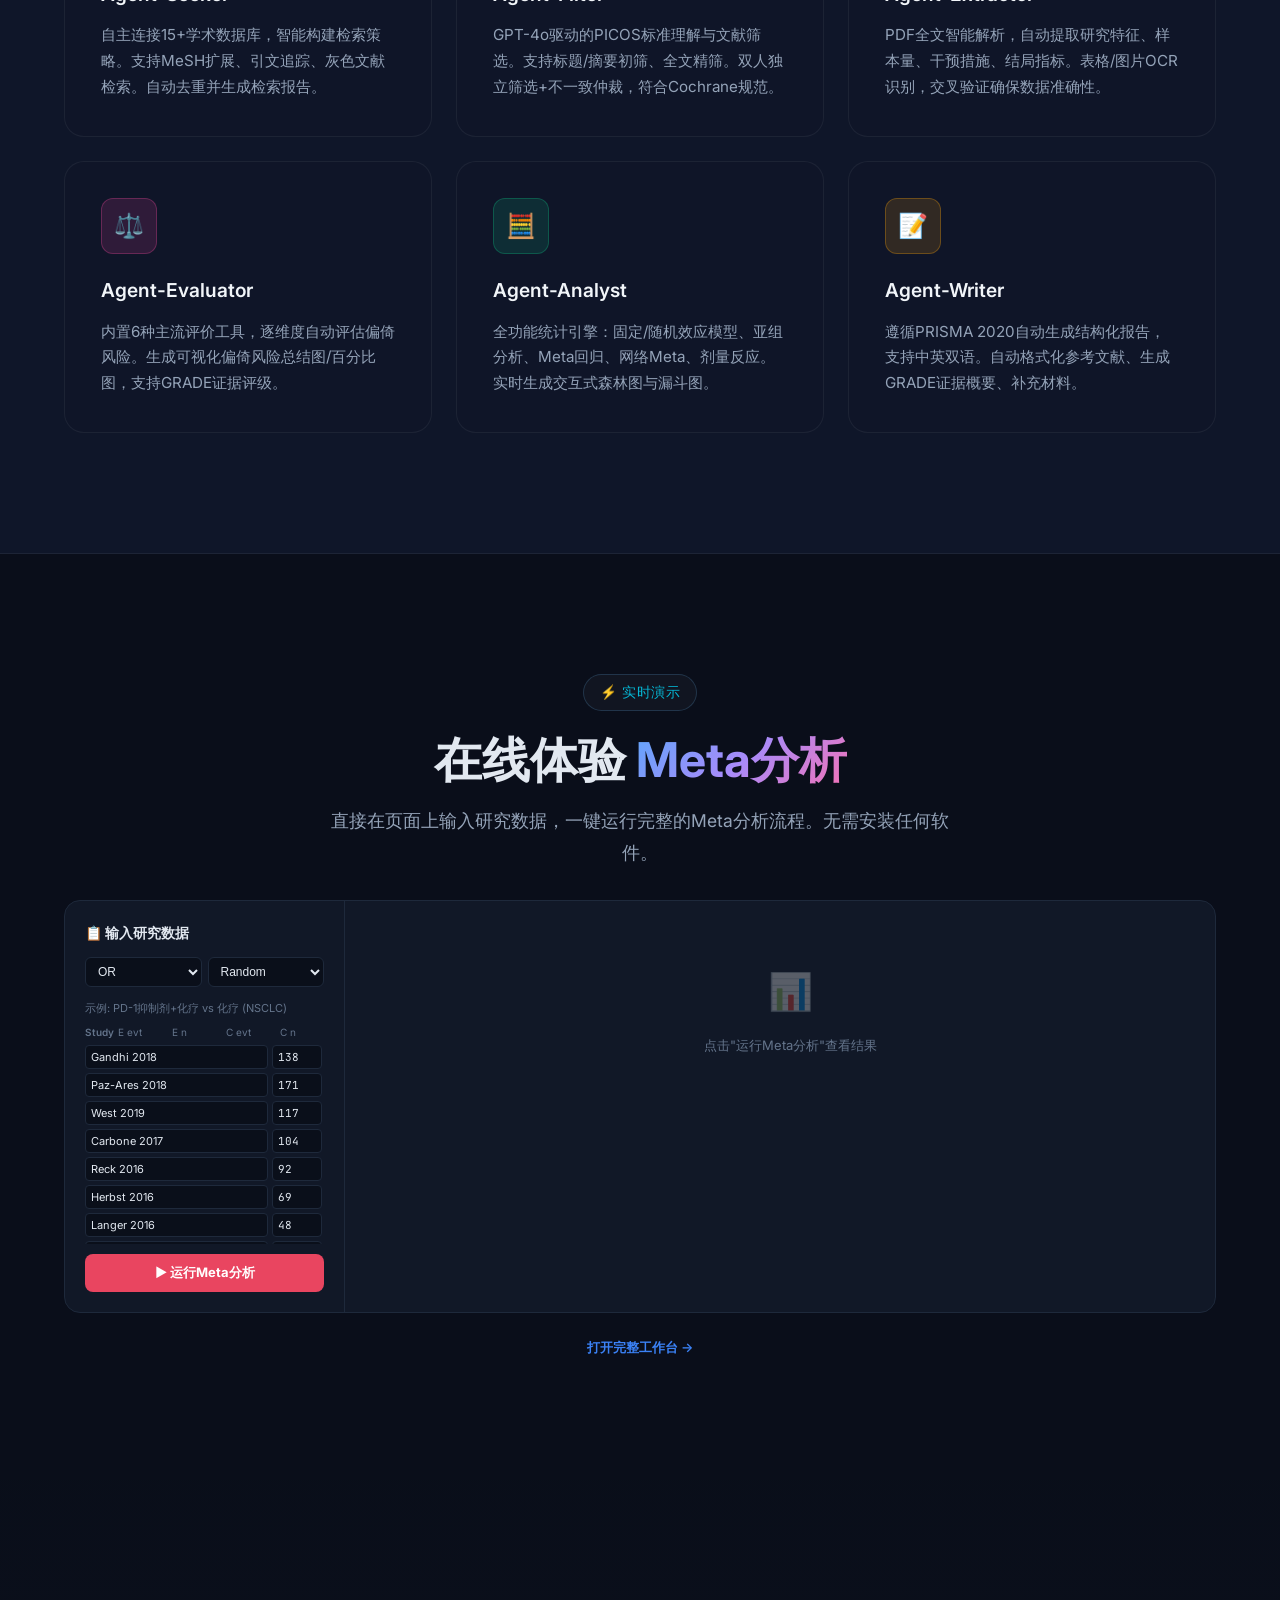
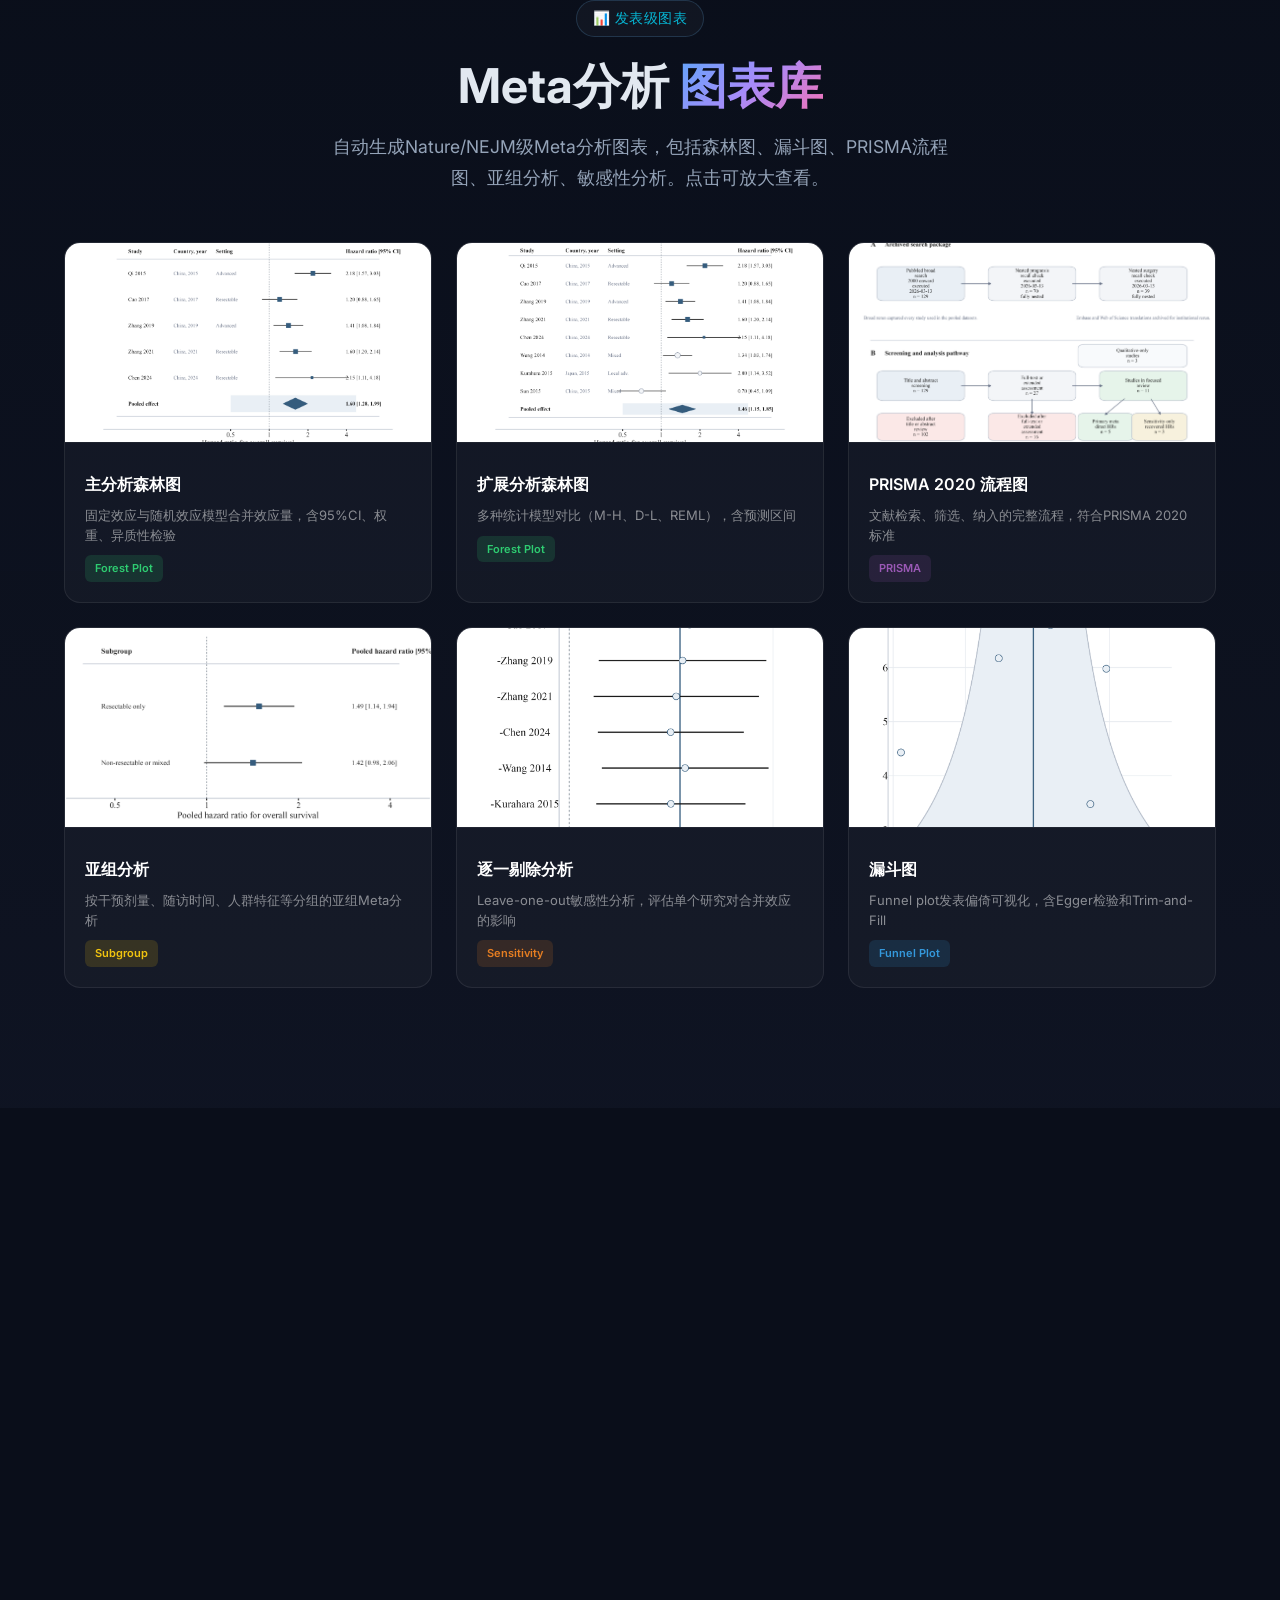
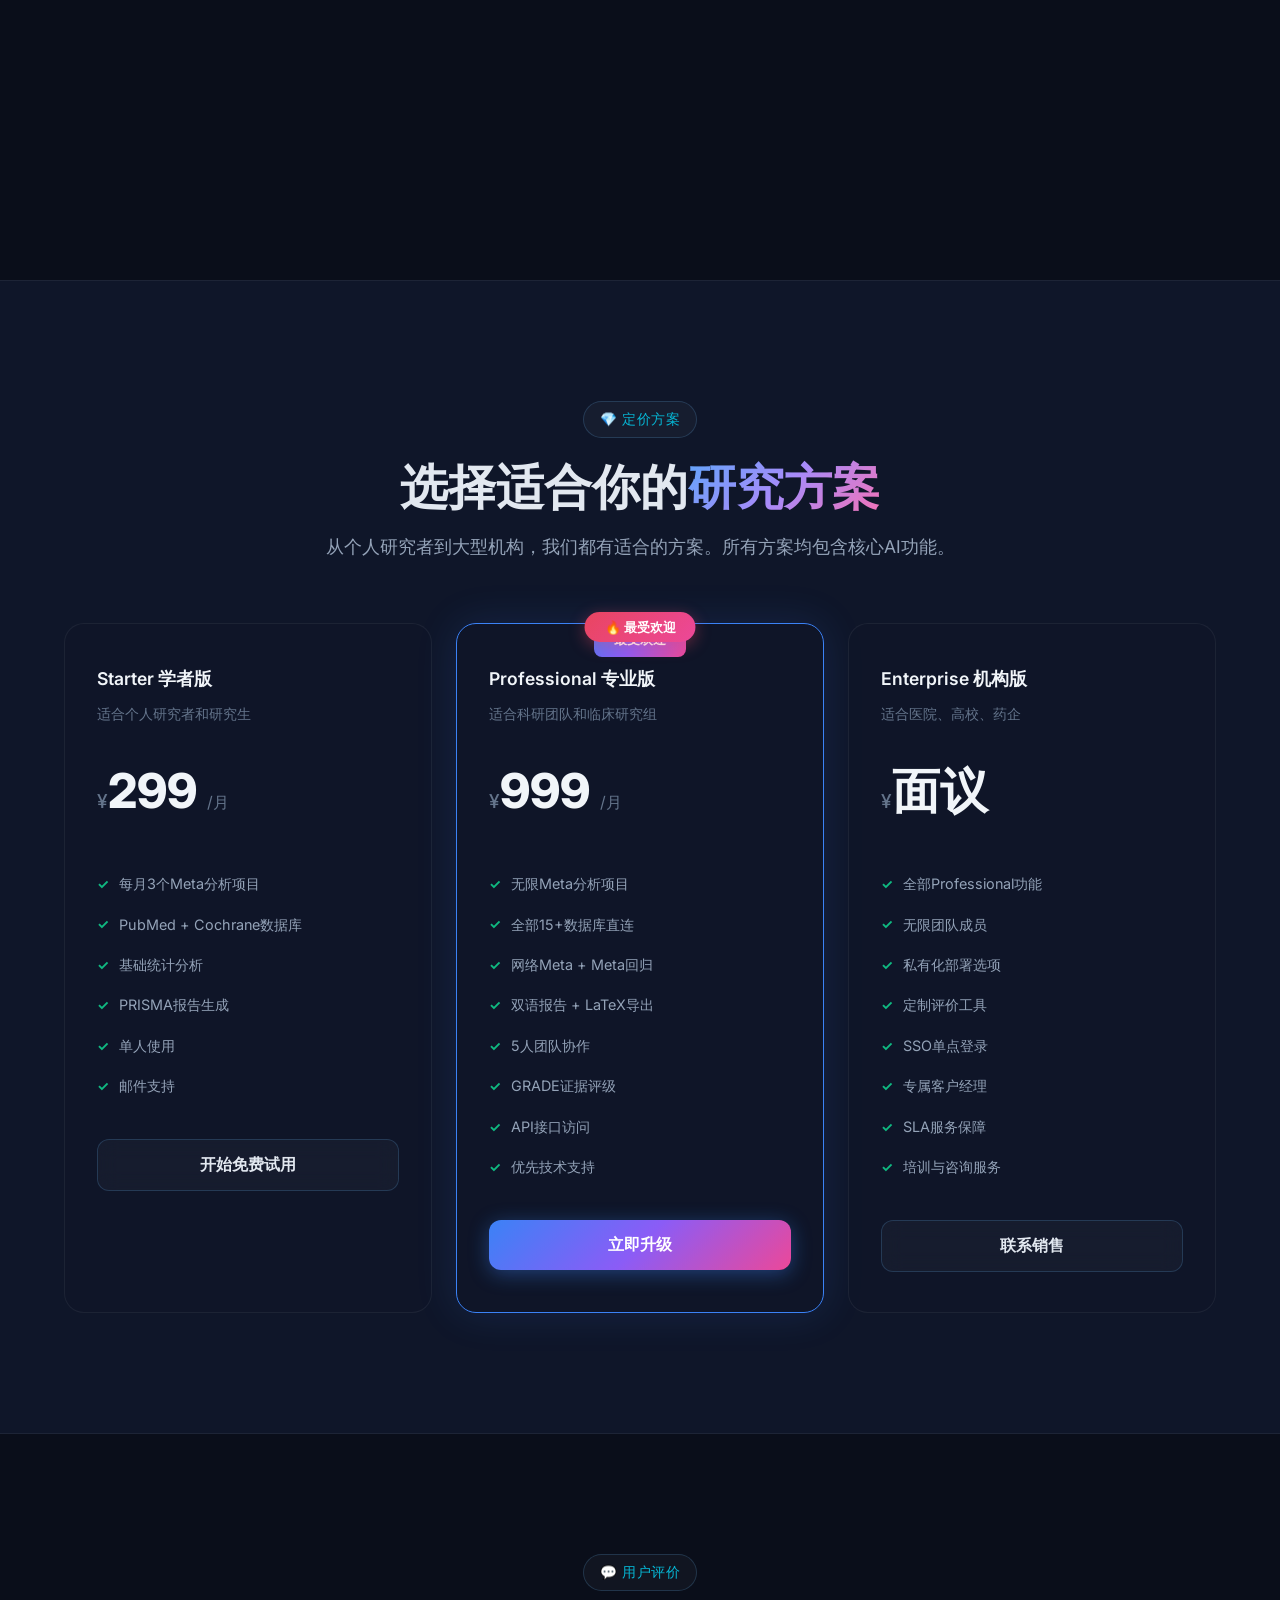
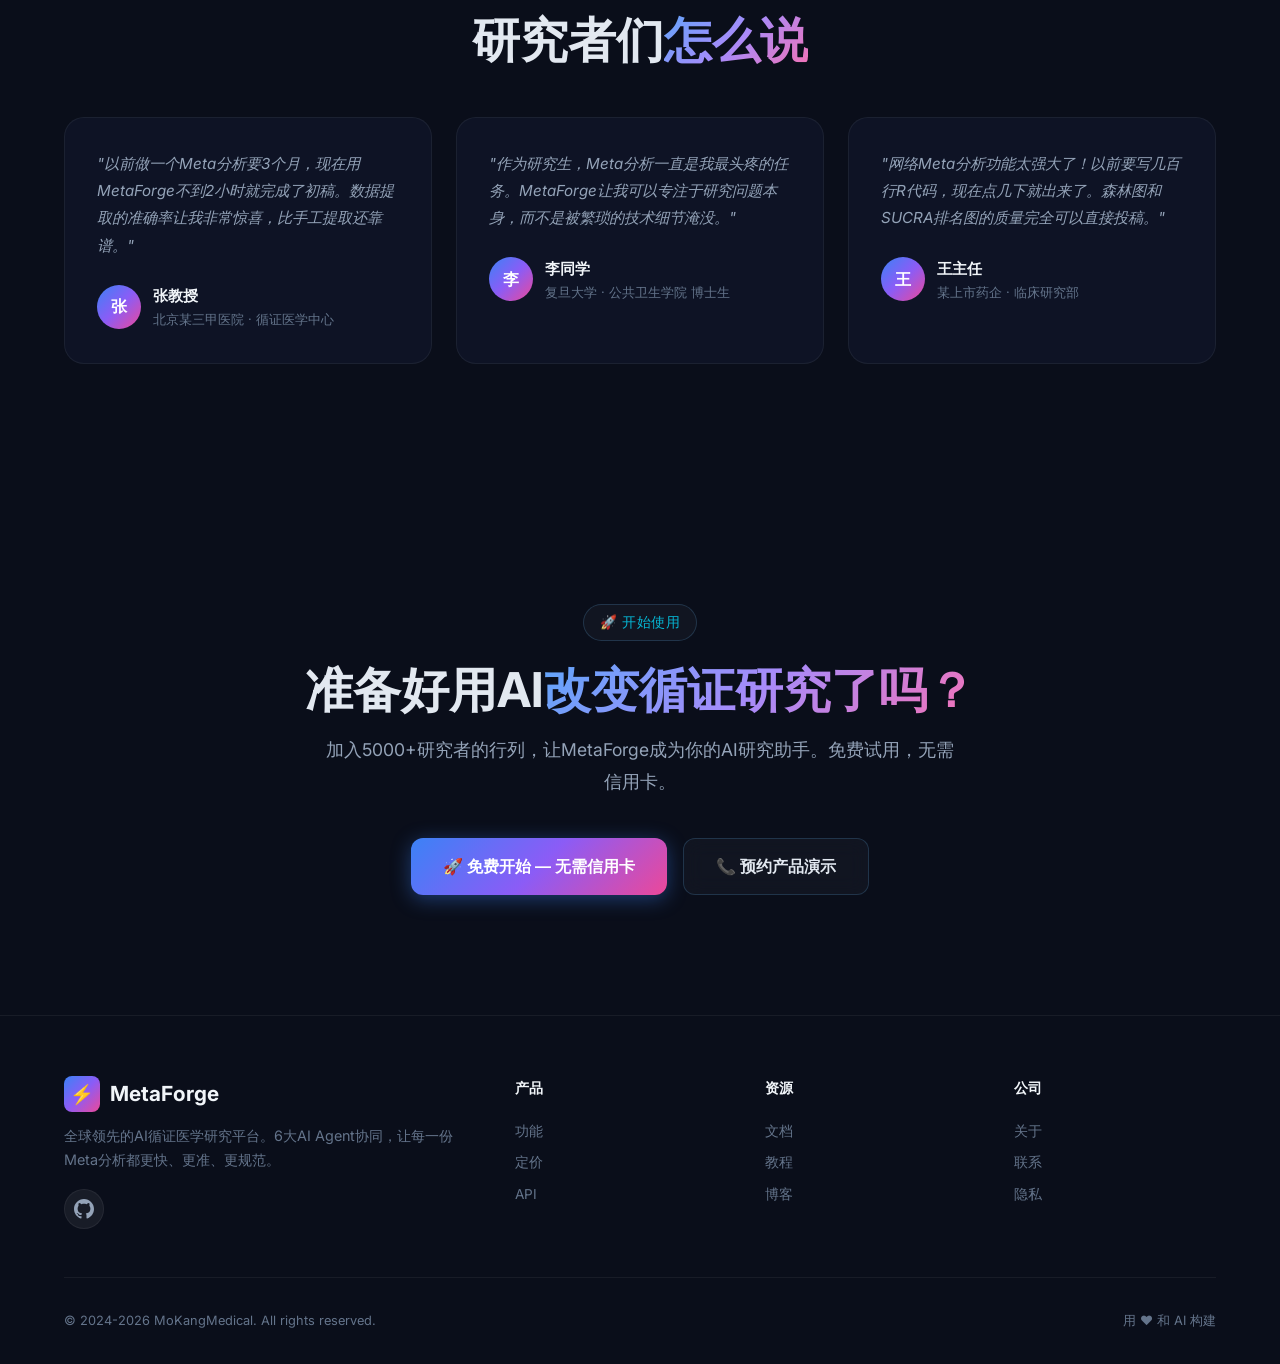
==== commit eae07d1e: "fix: use raw GitHub URL for opc-nav.js" ====
--- a/index.html
+++ b/index.html
@@ -951,6 +951,6 @@
   </script>
   <script src="js/main.js"></script>
 
-<script src="https://mokangmedical.github.io/opc-homepage/docs/opc-nav.js"></script>
+<script src="https://raw.githubusercontent.com/MoKangMedical/opc-homepage/main/docs/opc-nav.js"></script>
 </body>
 </html>
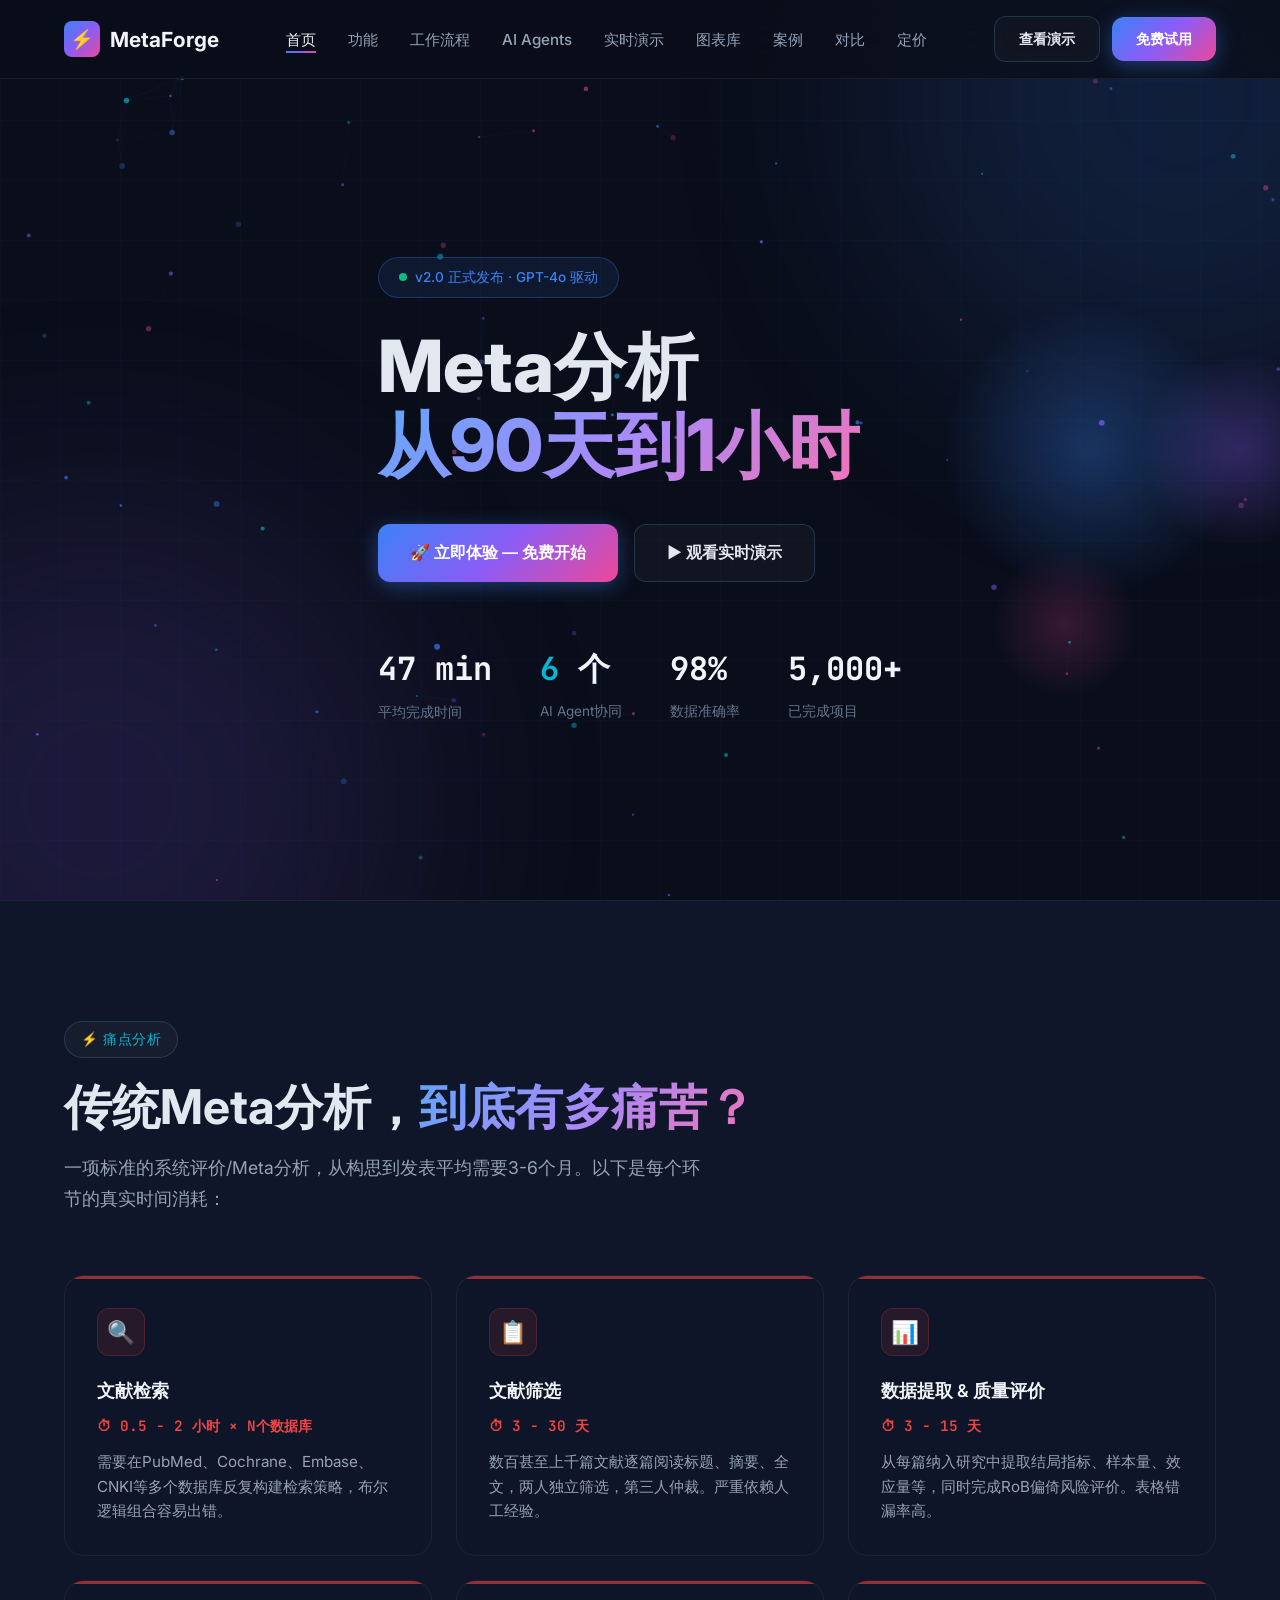
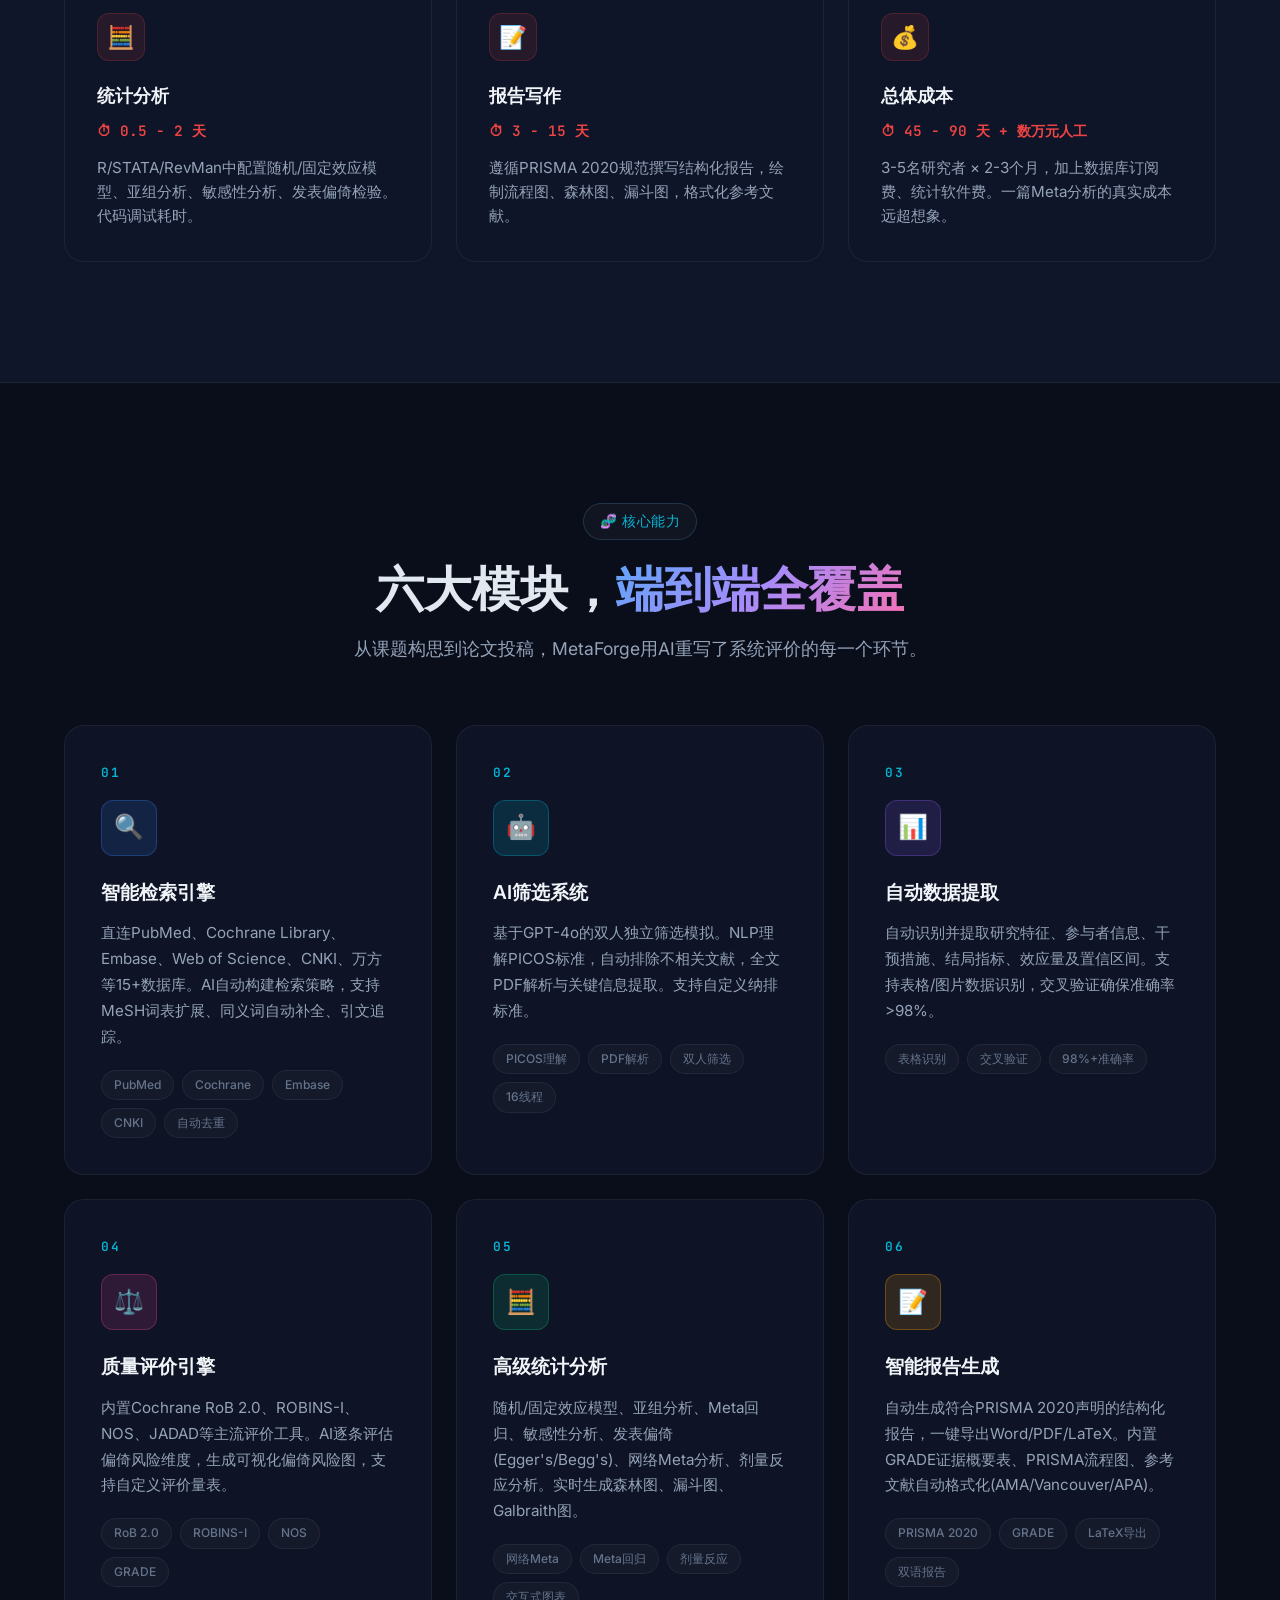
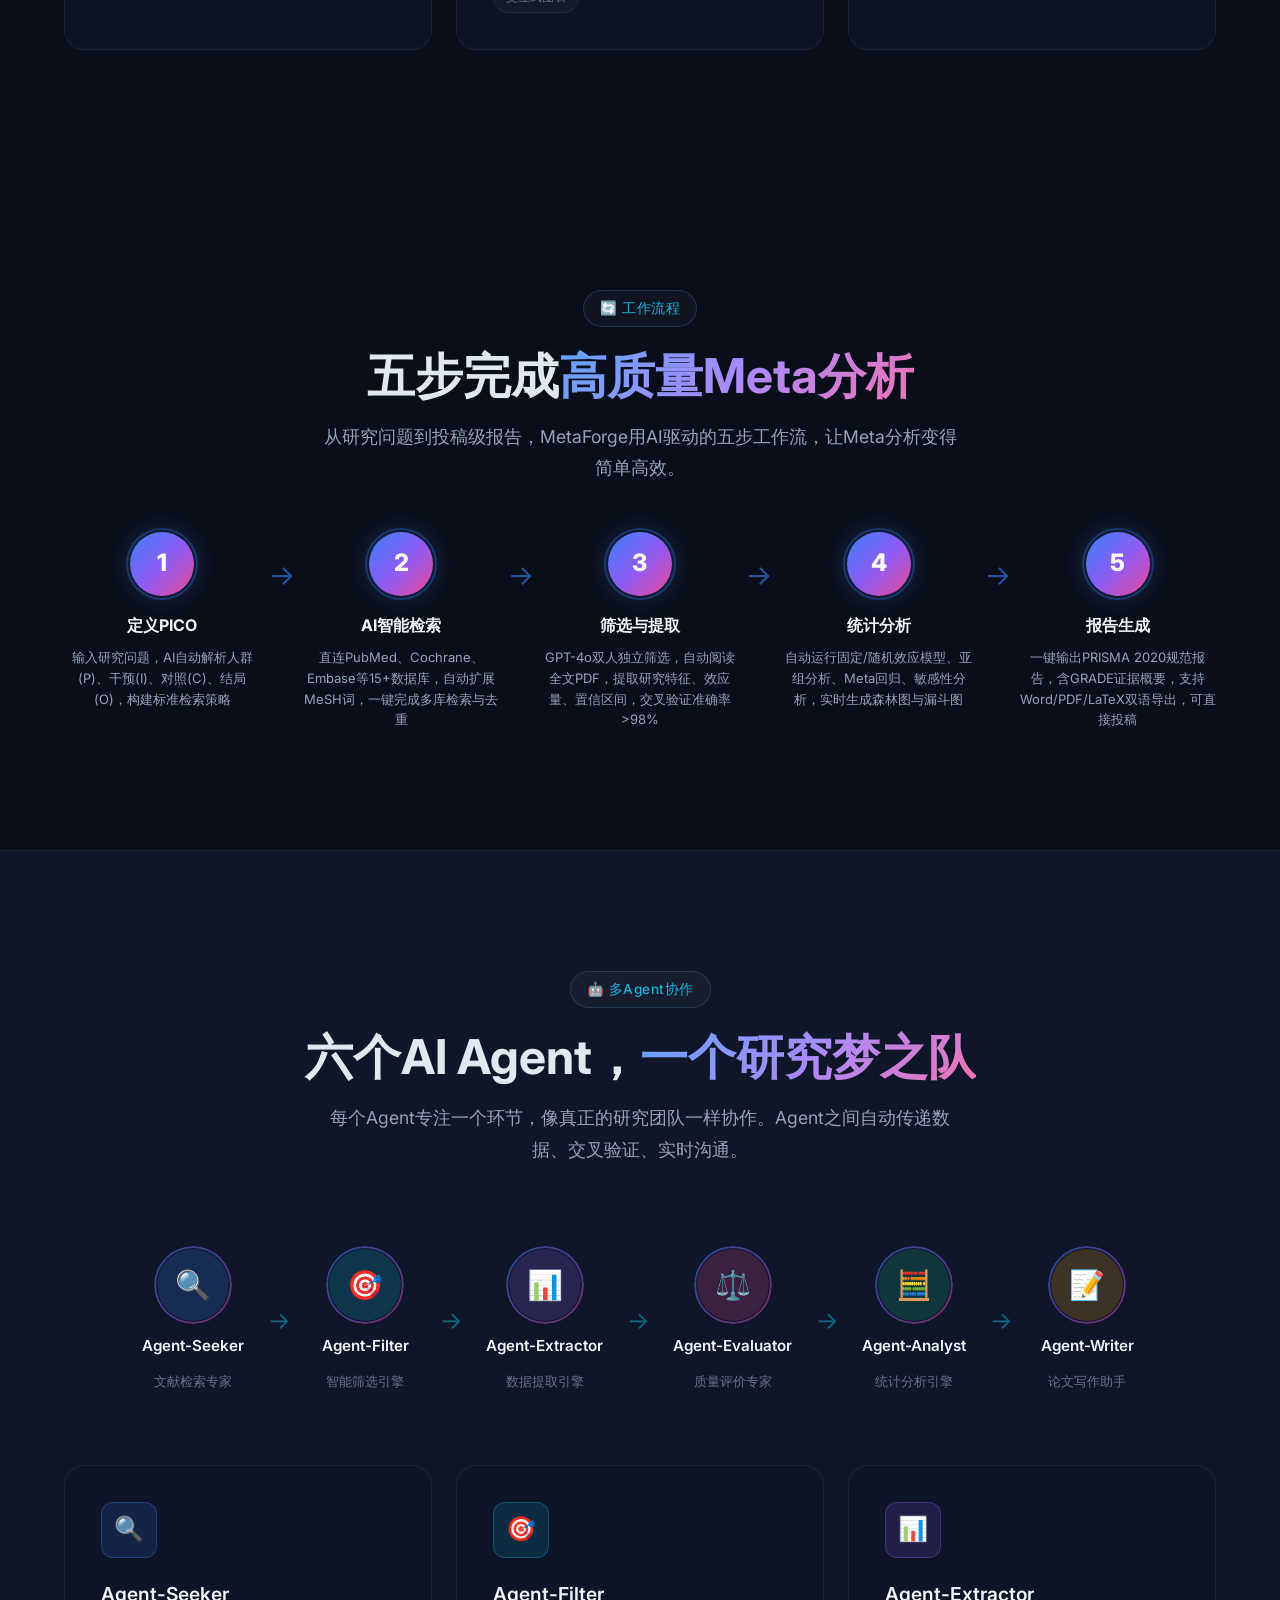
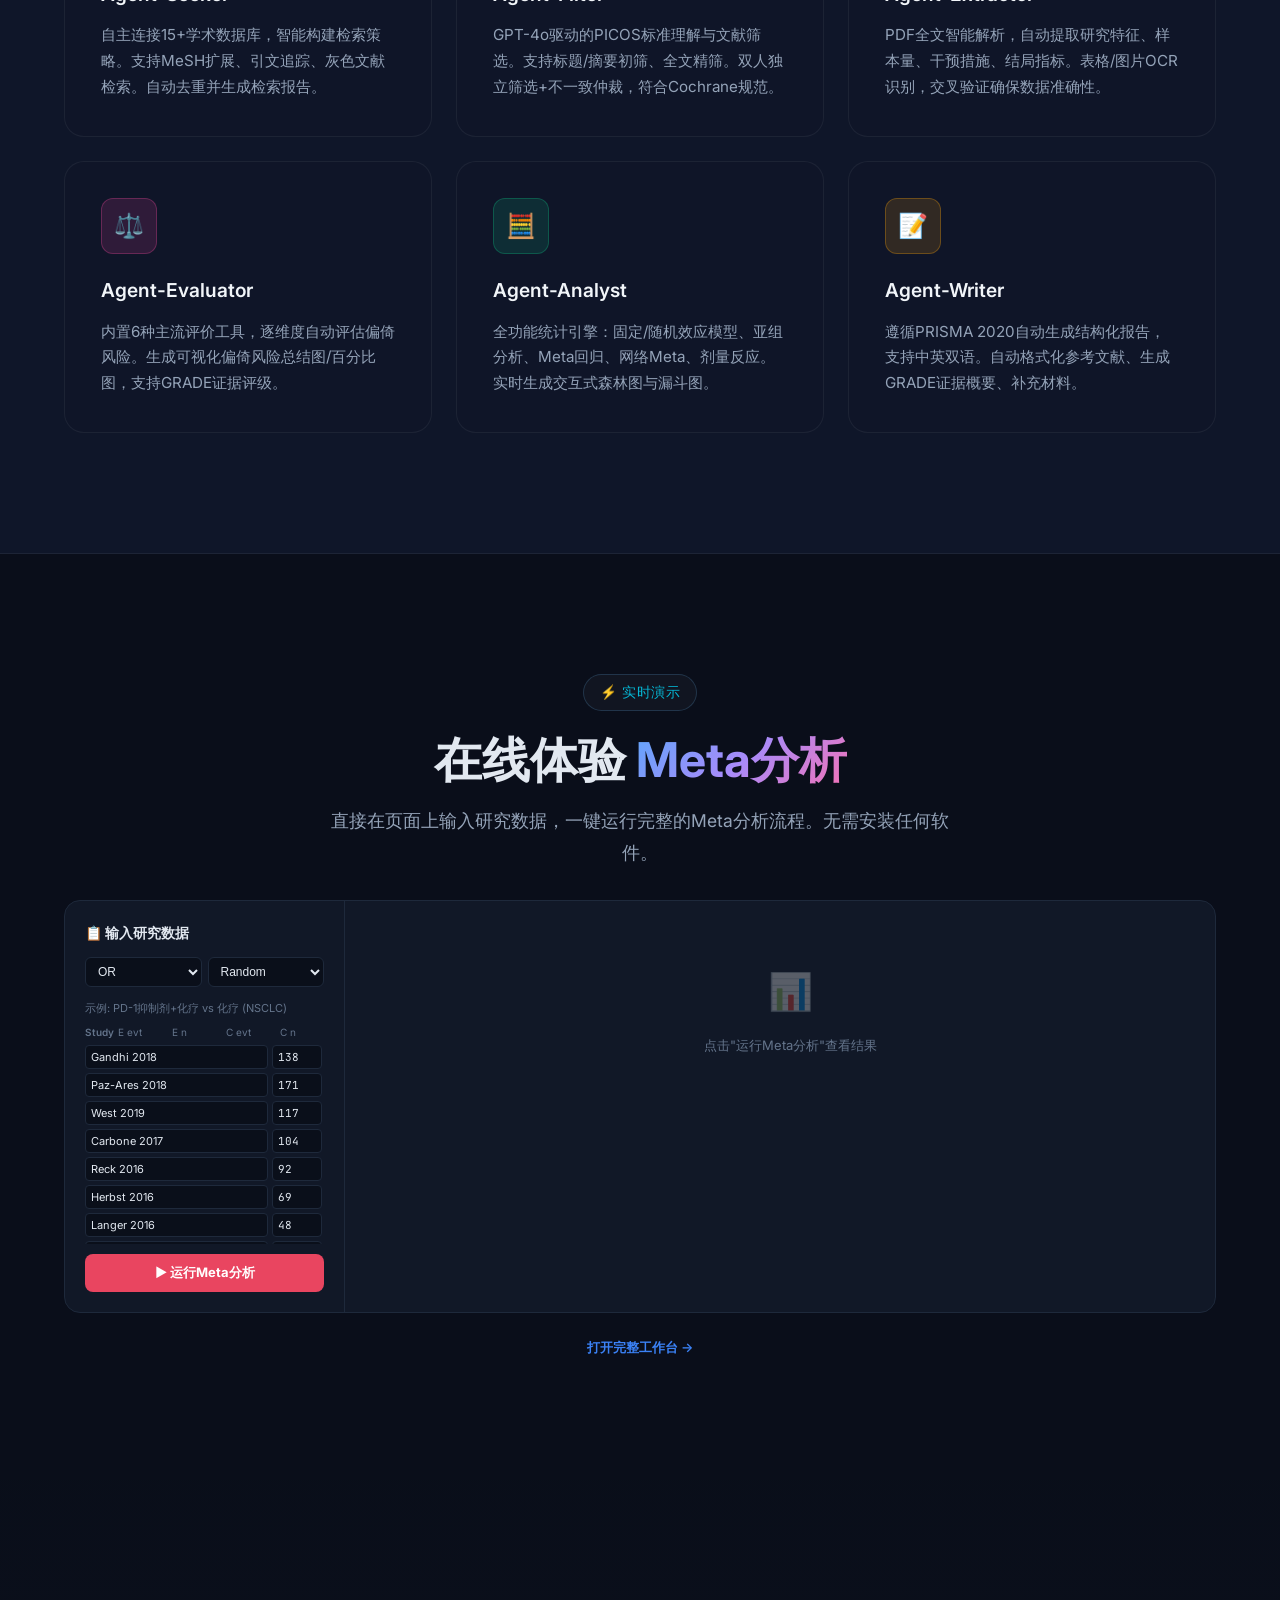
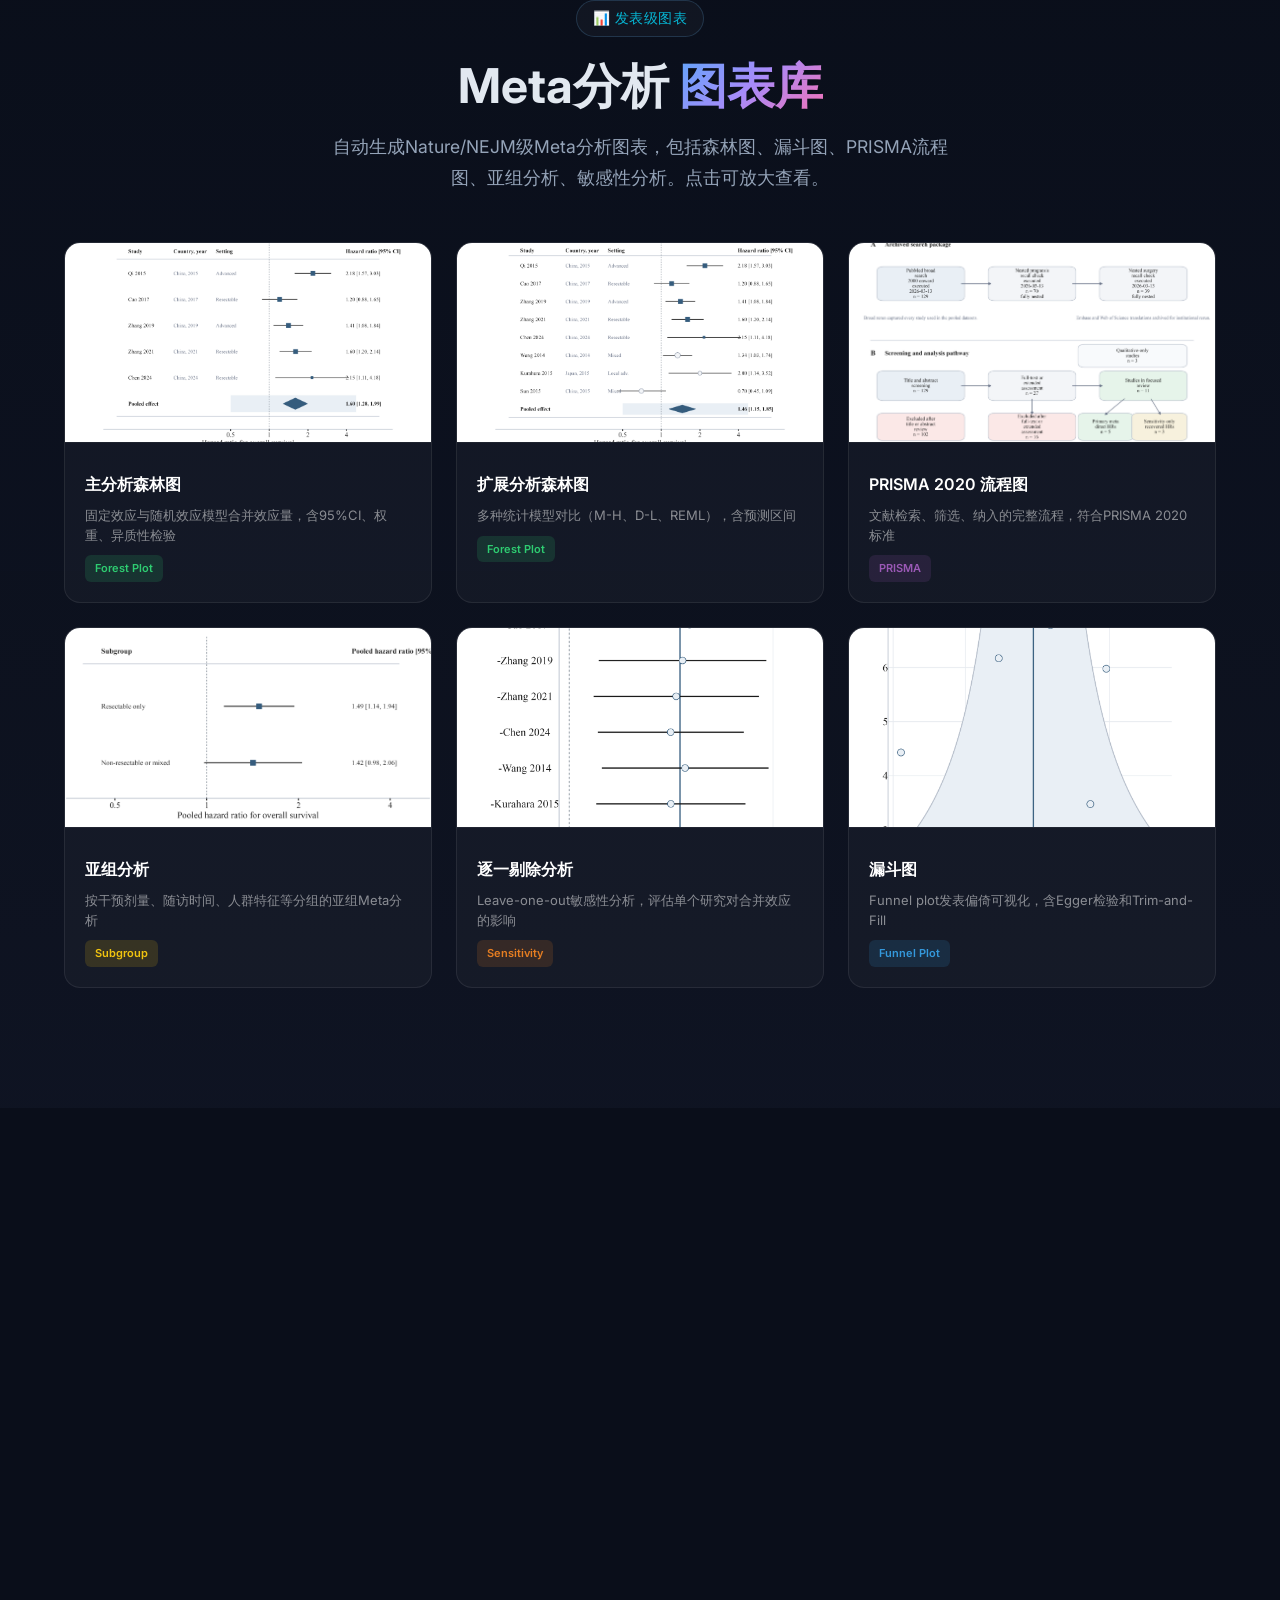
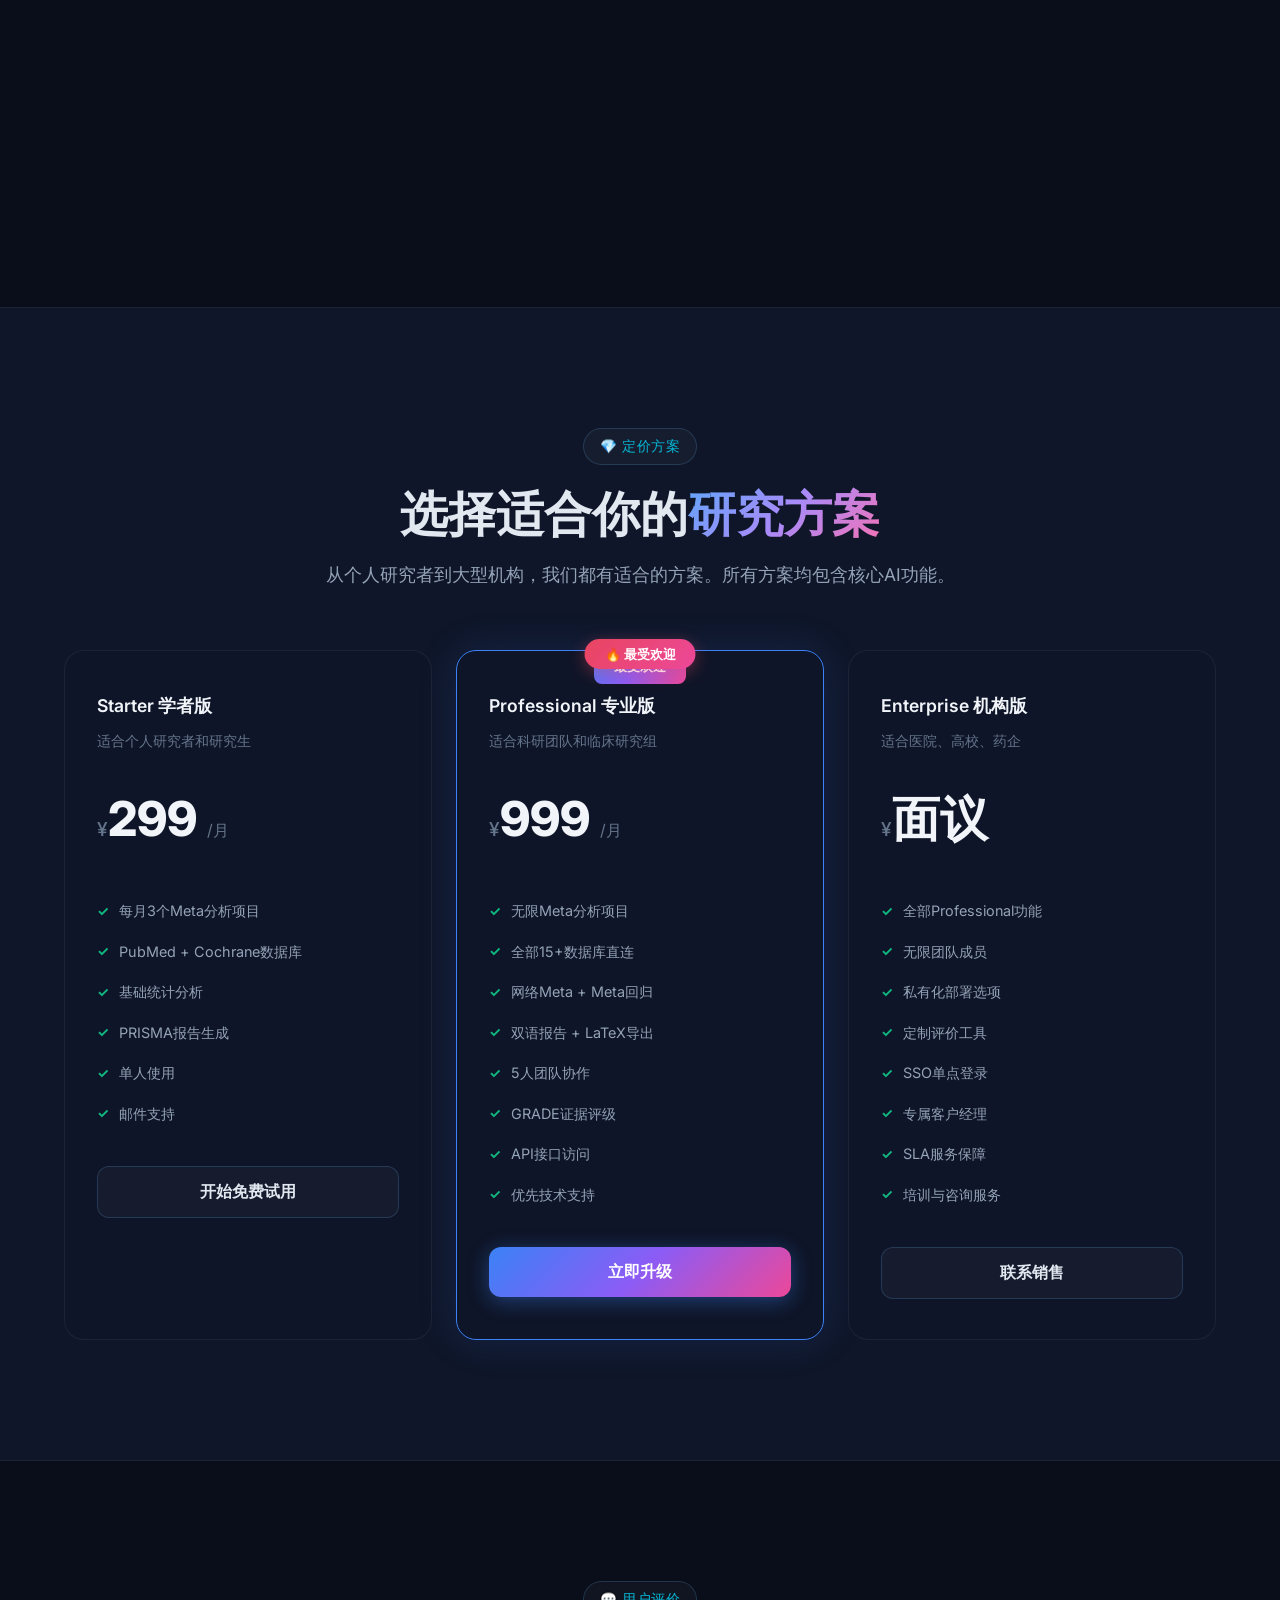
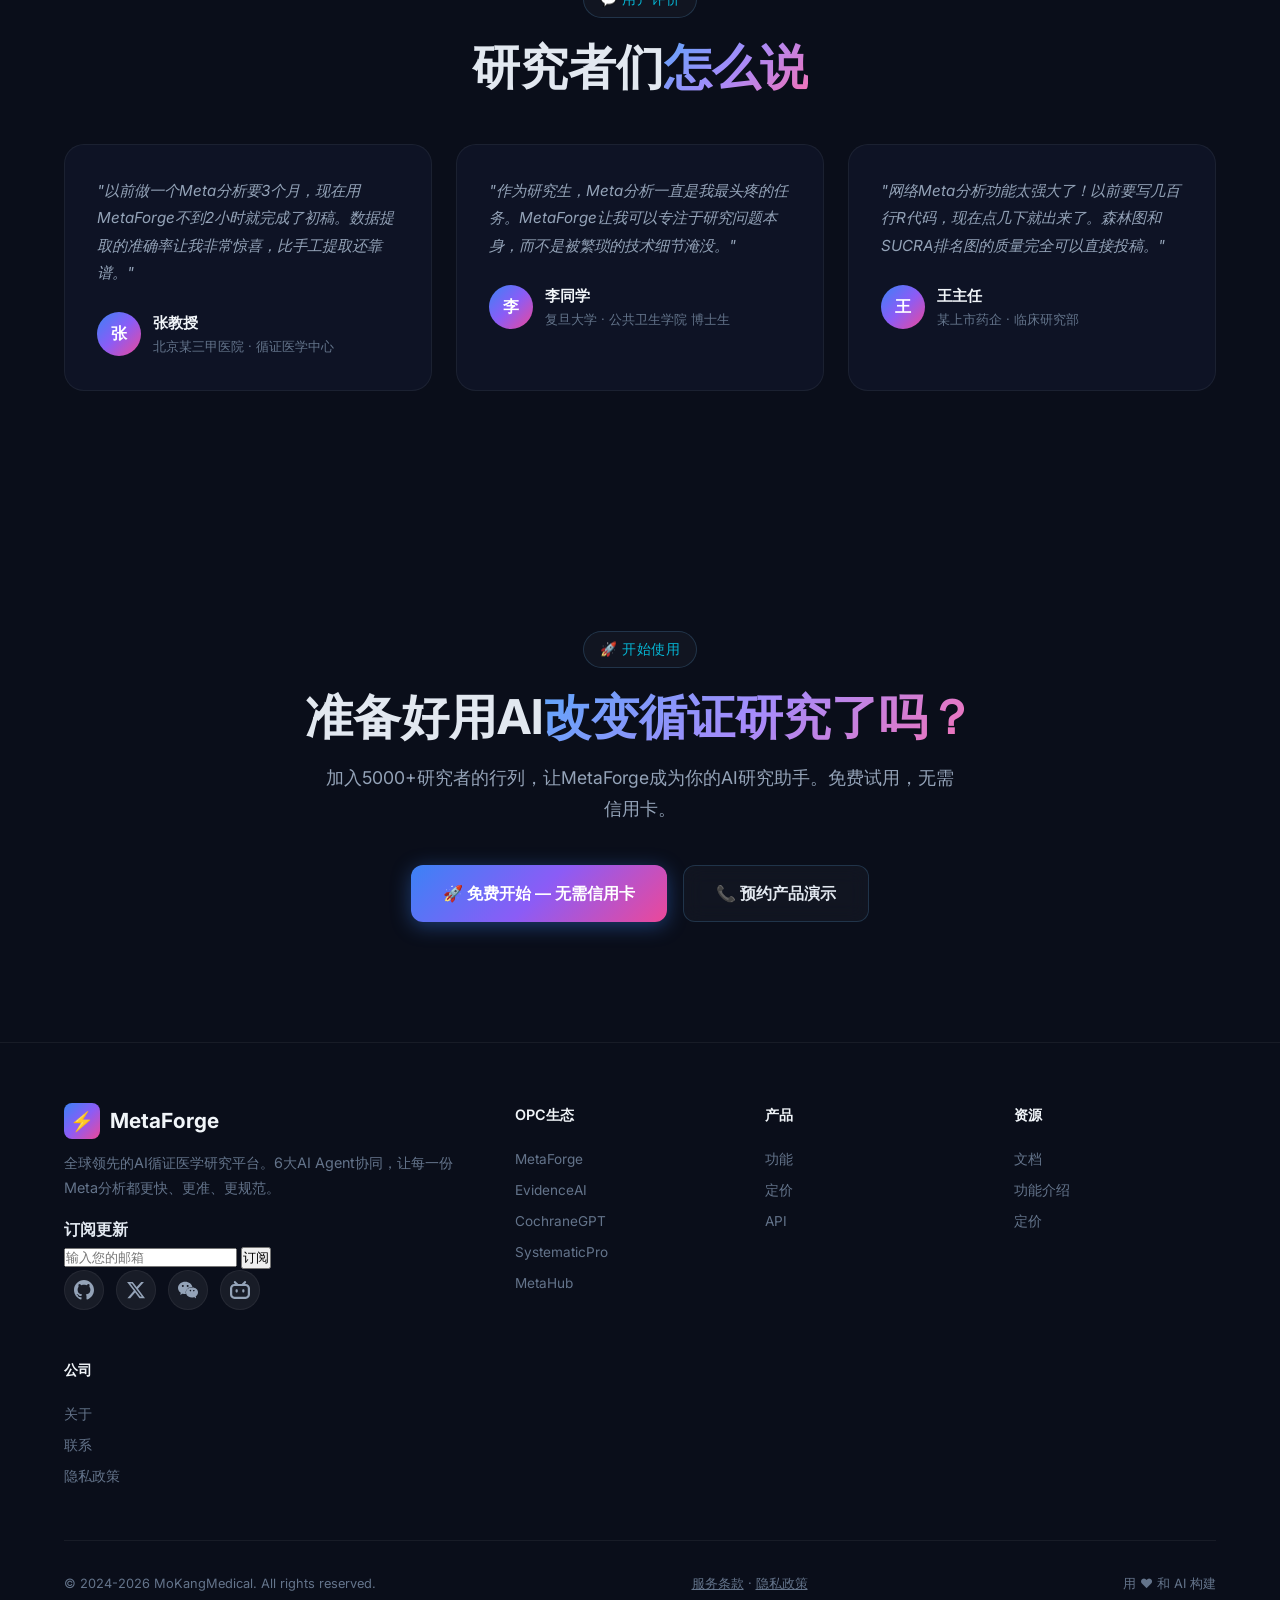
==== commit 2f02cf74: "Update index.html with client-side Meta-Analysis demo engine Add interactive client-side Meta-analys" ====
--- a/index.html
+++ b/index.html
@@ -33,7 +33,7 @@
   <!-- Navigation -->
   <nav class="nav">
     <div class="container nav-inner">
-      <a href="#" class="nav-logo">
+      <a href="javascript:void(0)" class="nav-logo">
         <div class="logo-icon">⚡</div>
         MetaForge
       </a>
@@ -69,9 +69,7 @@
           Meta分析<br>
           <span class="gradient">从90天到1小时</span>
         </h1>
-        <p class="hero-desc">
-          MetaForge 是全球首个端到端AI循证医学研究平台。6大AI Agent自主协作，自动完成检索、筛选、提取、评价、统计、写作全流程，输出可溯源、可复现的规范结果。
-        </p>
+        <p class="hero-desc" id="hero-typing"></p>
         <div class="hero-actions">
           <a href="/app" class="btn btn-primary">
             🚀 立即体验 — 免费开始
@@ -100,9 +98,10 @@
         </div>
       </div>
       <div class="hero-visual">
-        <div class="hero-orb hero-orb-1"></div>
-        <div class="hero-orb hero-orb-2"></div>
-        <div class="hero-orb hero-orb-3"></div>
+        <div class="hero-orb hero-orb-1"><div class="orb-inner"></div></div>
+        <div class="hero-orb hero-orb-2"><div class="orb-inner"></div></div>
+        <div class="hero-orb hero-orb-3"><div class="orb-inner"></div></div>
+        <div class="hero-orb hero-orb-4"><div class="orb-inner"></div></div>
       </div>
     </div>
   </section>
@@ -436,6 +435,176 @@
   </style>
 
   <script>
+    // ====== Client-Side Meta-Analysis Engine (no server needed) ======
+    const MA = {
+      // Normal CDF approximation (Abramowitz & Stegun)
+      normCDF(x) {
+        const a1=0.254829592, a2=-0.284496736, a3=1.421413741, a4=-1.453152027, a5=1.061405429, p=0.3275911;
+        const sign = x < 0 ? -1 : 1;
+        x = Math.abs(x) / Math.SQRT2;
+        const t = 1.0 / (1.0 + p * x);
+        const y = 1.0 - (((((a5*t + a4)*t) + a3)*t + a2)*t + a1)*t * Math.exp(-x*x);
+        return 0.5 * (1.0 + sign * y);
+      },
+      // Chi-squared CDF (for Q test)
+      chi2CDF(x, df) {
+        if (x <= 0) return 0;
+        const k = df / 2;
+        // Regularized incomplete gamma function approximation
+        let sum = 0, term = 1;
+        for (let i = 1; i <= 100; i++) {
+          term *= x / (k + i - 1);
+          sum += term;
+          if (Math.abs(term) < 1e-12) break;
+        }
+        return 1 - Math.exp(-x/2 + k*Math.log(x/2) - this.logGamma(k)) * sum;
+      },
+      logGamma(x) {
+        const c = [76.18009172947146,-86.50532032941677,24.01409824083091,-1.231739572450155,0.1208650973866179e-2,-0.5395239384953e-5];
+        let y = x, tmp = x + 5.5; tmp -= (x+0.5)*Math.log(tmp);
+        let ser = 1.000000000190015;
+        for (let j = 0; j < 6; j++) ser += c[j] / ++y;
+        return -tmp + Math.log(2.5066282746310005*ser/x);
+      },
+      // Dichotomous effect size (OR or RR)
+      calcStudy(a, b, c, d, measure) {
+        a = Math.max(a, 0.5); b = Math.max(b, 0.5); c = Math.max(c, 0.5); d = Math.max(d, 0.5);
+        let logEff, logSE;
+        if (measure === 'OR') {
+          logEff = Math.log((a*d)/(b*c));
+          logSE = Math.sqrt(1/a + 1/b + 1/c + 1/d);
+        } else {
+          const p1 = a/(a+b), p2 = c/(c+d);
+          logEff = Math.log(p1/p2);
+          logSE = Math.sqrt(1/a - 1/(a+b) + 1/c - 1/(c+d));
+        }
+        return { logEff, logSE, weight: 1/(logSE*logSE), effect: Math.exp(logEff),
+                 ci_lower: Math.exp(logEff - 1.96*logSE), ci_upper: Math.exp(logEff + 1.96*logSE) };
+      },
+      // Fixed effect (inverse variance)
+      fixedEffect(studies) {
+        const totalW = studies.reduce((s,x) => s + x.weight, 0);
+        const pooledLog = studies.reduce((s,x) => s + x.weight * x.logEff, 0) / totalW;
+        const pooledSE = Math.sqrt(1/totalW);
+        const z = pooledLog / pooledSE;
+        return { effect: Math.exp(pooledLog), ci_lower: Math.exp(pooledLog-1.96*pooledSE),
+                 ci_upper: Math.exp(pooledLog+1.96*pooledSE), p_value: 2*(1-this.normCDF(Math.abs(z))), logEff: pooledLog };
+      },
+      // Random effects (DerSimonian-Laird)
+      randomEffects(studies) {
+        const fe = this.fixedEffect(studies);
+        const totalW = studies.reduce((s,x) => s + x.weight, 0);
+        const meanLog = fe.logEff;
+        const Q = studies.reduce((s,x) => s + x.weight * (x.logEff - meanLog)**2, 0);
+        const k = studies.length;
+        const C = totalW - studies.reduce((s,x) => s + x.weight**2, 0) / totalW;
+        const tau2 = Math.max(0, (Q - (k-1)) / C);
+        const reStudies = studies.map(s => ({ ...s, reWeight: 1/(1/s.weight + tau2) }));
+        const totalREW = reStudies.reduce((s,x) => s + x.reWeight, 0);
+        const pooledLog = reStudies.reduce((s,x) => s + x.reWeight * x.logEff, 0) / totalREW;
+        const pooledSE = Math.sqrt(1/totalREW);
+        const z = pooledLog / pooledSE;
+        const i2 = Q > 0 ? Math.max(0, (Q - (k-1))/Q * 100) : 0;
+        return { effect: Math.exp(pooledLog), ci_lower: Math.exp(pooledLog-1.96*pooledSE),
+                 ci_upper: Math.exp(pooledLog+1.96*pooledSE), p_value: 2*(1-this.normCDF(Math.abs(z))),
+                 q: Q, q_p: 1 - this.chi2CDF(Q, k-1), i2, tau2, logEff: pooledLog,
+                 weights: reStudies.map(s => s.reWeight/totalREW*100) };
+      },
+      // Full analysis
+      analyze(rawStudies, model, measure) {
+        const studies = rawStudies.map(s => {
+          const a = s.e_events, b = s.e_total - s.e_events, c = s.c_events, d = s.c_total - s.c_events;
+          return { name: s.name, ...this.calcStudy(a, b, c, d, measure), subgroup: s.subgroup||'' };
+        });
+        const pooled = model === 'random' ? this.randomEffects(studies) : this.fixedEffect(studies);
+        return { studies, pooled, model, measure };
+      },
+      // Generate forest plot SVG
+      forestSVG(result) {
+        const { studies, pooled, measure } = result;
+        const n = studies.length + 2;
+        const w = 660, h = Math.max(280, n*28 + 80);
+        let svg = `<svg xmlns="http://www.w3.org/2000/svg" width="${w}" height="${h}" viewBox="0 0 ${w} ${h}">`;
+        svg += `<rect width="${w}" height="${h}" fill="#0d1117"/>`;
+        svg += `<text x="${w/2}" y="24" text-anchor="middle" fill="#e6edf3" font-size="14" font-weight="bold" font-family="Inter,sans-serif">Forest Plot — ${measure} (95% CI)</text>`;
+        
+        const allLog = [...studies.map(s=>s.logEff), Math.log(pooled.ci_lower), Math.log(pooled.ci_upper)];
+        const logMin = Math.min(...allLog)-0.3, logMax = Math.max(...allLog)+0.3;
+        const px=160, pw=140;
+        const mapX = v => px + (v-logMin)/(logMax-logMin)*pw;
+        const nullX = mapX(0);
+        
+        let y = 42;
+        svg += `<text x="10" y="${y}" fill="#8b949e" font-size="11">Study</text><text x="310" y="${y}" fill="#8b949e" font-size="11">${measure}</text><text x="380" y="${y}" fill="#8b949e" font-size="11">95% CI</text><text x="510" y="${y}" fill="#8b949e" font-size="11">Weight</text>`;
+        svg += `<line x1="10" y1="${y+5}" x2="${w-10}" y2="${y+5}" stroke="#30363d"/>`;
+        y += 18;
+        
+        svg += `<line x1="${nullX}" y1="${y-5}" x2="${nullX}" y2="${y+studies.length*26+10}" stroke="#484f58" stroke-dasharray="4,3"/>`;
+        const maxW = Math.max(...studies.map(s=>s.weight));
+        studies.forEach((s,i) => {
+          const cy = y + i*26 + 10;
+          svg += `<text x="10" y="${cy+4}" fill="#e6edf3" font-size="11" font-family="Inter,sans-serif">${s.name}</text>`;
+          svg += `<text x="310" y="${cy+4}" fill="#e6edf3" font-size="10" font-family="JetBrains Mono,monospace">${s.effect.toFixed(2)}</text>`;
+          svg += `<text x="380" y="${cy+4}" fill="#8b949e" font-size="10" font-family="JetBrains Mono,monospace">[${s.ci_lower.toFixed(2)}, ${s.ci_upper.toFixed(2)}]</text>`;
+          svg += `<text x="510" y="${cy+4}" fill="#8b949e" font-size="10" font-family="JetBrains Mono,monospace">${(pooled.weights[i]).toFixed(1)}%</text>`;
+          const x1=mapX(Math.log(s.ci_lower)), x2=mapX(Math.log(s.ci_upper)), xm=mapX(s.logEff);
+          svg += `<line x1="${x1}" y1="${cy}" x2="${x2}" y2="${cy}" stroke="#58a6ff" stroke-width="2"/>`;
+          svg += `<circle cx="${xm}" cy="${cy}" r="${3+(pooled.weights[i]/maxW)*5}" fill="#58a6ff"/>`;
+        });
+        
+        const py = y + studies.length*26 + 18;
+        svg += `<line x1="10" y1="${py-8}" x2="${w-10}" y2="${py-8}" stroke="#30363d"/>`;
+        svg += `<text x="10" y="${py+4}" fill="#f0883e" font-size="12" font-weight="bold">Pooled (${pooled.effect.toFixed(2)})</text>`;
+        const px1=mapX(Math.log(pooled.ci_lower)), px2=mapX(Math.log(pooled.ci_upper)), pxm=mapX(pooled.logEff);
+        svg += `<line x1="${px1}" y1="${py}" x2="${px2}" y2="${py}" stroke="#f0883e" stroke-width="3"/>`;
+        svg += `<rect x="${pxm-6}" y="${py-6}" width="12" height="12" fill="#f0883e"/>`;
+        svg += `<text x="310" y="${py+4}" fill="#f0883e" font-size="11" font-weight="bold" font-family="JetBrains Mono,monospace">${pooled.effect.toFixed(2)}</text>`;
+        svg += `<text x="380" y="${py+4}" fill="#f0883e" font-size="10" font-family="JetBrains Mono,monospace">[${pooled.ci_lower.toFixed(2)}, ${pooled.ci_upper.toFixed(2)}]</text>`;
+        svg += `</svg>`;
+        return svg;
+      },
+      // Generate funnel plot SVG
+      funnelSVG(result) {
+        const { studies, pooled } = result;
+        const w=460, h=380;
+        let svg = `<svg xmlns="http://www.w3.org/2000/svg" width="${w}" height="${h}" viewBox="0 0 ${w} ${h}">`;
+        svg += `<rect width="${w}" height="${h}" fill="#0d1117"/>`;
+        svg += `<text x="${w/2}" y="24" text-anchor="middle" fill="#e6edf3" font-size="14" font-weight="bold">Funnel Plot</text>`;
+        const cx=w/2, cy=h/2+15, r=130;
+        svg += `<polygon points="${cx},${cy-r} ${cx+r},${cy+r} ${cx-r},${cy+r}" fill="none" stroke="#30363d" stroke-width="1" opacity="0.5"/>`;
+        svg += `<line x1="${cx}" y1="${cy-r}" x2="${cx}" y2="${cy+r}" stroke="#484f58" stroke-dasharray="4,3"/>`;
+        const maxSE = Math.max(...studies.map(s=>s.logSE));
+        studies.forEach(s => {
+          const x = cx + (s.logEff - Math.log(pooled.effect))/(2*maxSE)*r;
+          const y = cy + (s.logSE/maxSE)*r*0.8;
+          svg += `<circle cx="${x}" cy="${y}" r="6" fill="#58a6ff" opacity="0.8"/>`;
+        });
+        svg += `<text x="${cx}" y="${cy+r+22}" text-anchor="middle" fill="#8b949e" font-size="10">Log Effect Size</text>`;
+        svg += `<text x="18" y="${cy}" fill="#8b949e" font-size="10" transform="rotate(-90,18,${cy})">Standard Error</text>`;
+        svg += `</svg>`;
+        return svg;
+      },
+      // Egger test (simplified)
+      eggerTest(studies) {
+        if (studies.length < 3) return { p: 1, conclusion: 'insufficient' };
+        const precision = studies.map(s => 1/s.logSE);
+        const stdEffect = studies.map(s => s.logEff/s.logSE);
+        const n = studies.length;
+        const xMean = precision.reduce((a,b)=>a+b)/n;
+        const yMean = stdEffect.reduce((a,b)=>a+b)/n;
+        const ssXX = precision.reduce((s,x)=>s+(x-xMean)**2, 0);
+        const ssXY = precision.reduce((s,x,i)=>s+(x-xMean)*(stdEffect[i]-yMean), 0);
+        const slope = ssXY/ssXX;
+        const intercept = yMean - slope*xMean;
+        const residuals = stdEffect.map((y,i) => y - (intercept + slope*precision[i]));
+        const mse = residuals.reduce((s,r)=>s+r*r)/(n-2);
+        const seInt = Math.sqrt(mse*(1/n + xMean*xMean/ssXX));
+        const t = intercept/seInt;
+        const p = 2*(1 - this.normCDF(Math.abs(t)));
+        return { p, intercept, conclusion: p < 0.05 ? 'significant' : 'not_significant' };
+      }
+    };
+
     const DEMO_DATA = [
       {name:"Gandhi 2018",e:138,n:292,c:108,m:288},
       {name:"Paz-Ares 2018",e:171,n:292,c:134,m:291},
@@ -462,50 +631,55 @@
       container.insertBefore(hdr, container.firstChild);
     })();
 
-    async function runDemo() {
+    function runDemo() {
       const btn = event.target;
       btn.disabled = true; btn.textContent = '分析中...';
-      const studies = DEMO_DATA.map(d => ({name:d.name,e_events:d.e,e_total:d.n,c_events:d.c,c_total:d.m,data_type:"dichotomous"}));
-      const model = document.getElementById('demo-model').value;
-      const em = document.getElementById('demo-measure').value;
-      try {
-        const [analysisRes, biasRes] = await Promise.all([
-          fetch('/api/analyze',{method:'POST',headers:{'Content-Type':'application/json'},body:JSON.stringify({studies,model,effect_measure:em})}),
-          fetch('/api/bias',{method:'POST',headers:{'Content-Type':'application/json'},body:JSON.stringify({studies})}),
-        ]);
-        if (!analysisRes.ok) throw new Error('API not available. Start the server: python3 -m uvicorn app.main:app');
-        const data = await analysisRes.json();
-        const bias = biasRes.ok ? await biasRes.json() : null;
-        const res = document.getElementById('demo-results');
-        let html = `<div class="demo-stats">
-          <div class="demo-stat"><div class="val" style="color:#3b82f6">${data.pooled_effect.toFixed(3)}</div><div class="lbl">合并${em} [${data.pooled_ci_lower.toFixed(2)}, ${data.pooled_ci_upper.toFixed(2)}]</div></div>
-          <div class="demo-stat"><div class="val" style="color:#22c55e">${data.p_value<0.001?'<0.001':data.p_value.toFixed(4)}</div><div class="lbl">P值</div></div>
-          <div class="demo-stat"><div class="val" style="color:#f59e0b">${data.i_squared.toFixed(1)}%</div><div class="lbl">I² 异质性</div></div>
-        </div>`;
-        html += `<div style="background:rgba(0,0,0,0.25);border-radius:8px;padding:10px;margin-bottom:12px;overflow-x:auto">${data.forest_plot_svg}</div>`;
-        if (bias) {
+      setTimeout(() => {
+        try {
+          const studies = DEMO_DATA.map(d => ({name:d.name,e_events:d.e,e_total:d.n,c_events:d.c,c_total:d.m,subgroup:''}));
+          const model = document.getElementById('demo-model').value;
+          const em = document.getElementById('demo-measure').value;
+          const result = MA.analyze(studies, model, em);
+          const { pooled } = result;
+          const egger = MA.eggerTest(result.studies);
+          const hetLevel = pooled.i2 < 25 ? '低度' : pooled.i2 < 75 ? '中度' : '高度';
+
+          const res = document.getElementById('demo-results');
+          let html = `<div class="demo-stats">
+            <div class="demo-stat"><div class="val" style="color:#3b82f6">${pooled.effect.toFixed(3)}</div><div class="lbl">合并${em} [${pooled.ci_lower.toFixed(2)}, ${pooled.ci_upper.toFixed(2)}]</div></div>
+            <div class="demo-stat"><div class="val" style="color:#22c55e">${pooled.p_value<0.001?'<0.001':pooled.p_value.toFixed(4)}</div><div class="lbl">P值</div></div>
+            <div class="demo-stat"><div class="val" style="color:#f59e0b">${pooled.i2.toFixed(1)}%</div><div class="lbl">I² 异质性</div></div>
+          </div>`;
+          html += `<div style="background:rgba(0,0,0,0.25);border-radius:8px;padding:10px;margin-bottom:12px;overflow-x:auto">${MA.forestSVG(result)}</div>`;
           html += `<div style="display:grid;grid-template-columns:1fr 1fr 1fr;gap:8px;margin-bottom:12px">
             <div style="background:rgba(255,255,255,0.03);border:1px solid var(--border,#1e293b);border-radius:8px;padding:10px;text-align:center">
               <div style="font-size:10px;color:var(--muted,#64748b)">Egger检验</div>
-              <div style="font-size:16px;font-weight:700;font-family:'JetBrains Mono',monospace;color:${bias.egger_test.p_value<0.05?'#e94560':'#22c55e'}">p=${bias.egger_test.p_value.toFixed(3)}</div>
+              <div style="font-size:16px;font-weight:700;font-family:'JetBrains Mono',monospace;color:${egger.p<0.05?'#e94560':'#22c55e'}">p=${egger.p.toFixed(3)}</div>
+              <div style="font-size:9px;color:var(--muted,#64748b)">${egger.conclusion==='significant'?'存在偏倚':'无显著偏倚'}</div>
             </div>
             <div style="background:rgba(255,255,255,0.03);border:1px solid var(--border,#1e293b);border-radius:8px;padding:10px;text-align:center">
-              <div style="font-size:10px;color:var(--muted,#64748b)">Begg检验</div>
-              <div style="font-size:16px;font-weight:700;font-family:'JetBrains Mono',monospace;color:${bias.begg_test.p_value<0.05?'#e94560':'#22c55e'}">p=${bias.begg_test.p_value.toFixed(3)}</div>
+              <div style="font-size:10px;color:var(--muted,#64748b)">异质性</div>
+              <div style="font-size:16px;font-weight:700;font-family:'JetBrains Mono',monospace;color:${pooled.i2<50?'#22c55e':'#f59e0b'}">${hetLevel}</div>
+              <div style="font-size:9px;color:var(--muted,#64748b)">I²=${pooled.i2.toFixed(1)}%, Q=${pooled.q.toFixed(2)}</div>
             </div>
             <div style="background:rgba(255,255,255,0.03);border:1px solid var(--border,#1e293b);border-radius:8px;padding:10px;text-align:center">
-              <div style="font-size:10px;color:var(--muted,#64748b)">Trim-Fill</div>
-              <div style="font-size:16px;font-weight:700;font-family:'JetBrains Mono',monospace">${bias.trim_and_fill.estimated_missing}篇缺失</div>
+              <div style="font-size:10px;color:var(--muted,#64748b)">漏斗图</div>
+              <div style="cursor:pointer" onclick="document.getElementById('funnel-modal').style.display='flex'">
+                <svg width="60" height="50" viewBox="0 0 60 50"><polygon points="30,5 55,45 5,45" fill="none" stroke="#58a6ff" stroke-width="1.5"/><line x1="30" y1="5" x2="30" y2="45" stroke="#484f58" stroke-dasharray="2,2"/>${result.studies.map(s=>{const x=30+(s.logEff-Math.log(pooled.effect))*40;const y=10+s.logSE*60;return`<circle cx="${Math.max(5,Math.min(55,x))}" cy="${Math.min(43,y)}" r="2.5" fill="#58a6ff"/>`;}).join('')}</svg>
+              </div>
             </div>
           </div>`;
+          html += `<div style="text-align:center;font-size:11px;color:var(--muted,#64748b)">模型: ${model==='random'?'Random Effects (D-L)':'Fixed Effect (M-H)'} | 效应量: ${em} | ${result.studies.length}个研究 | <span style="color:#22c55e">纯前端计算, 无需后端</span></div>`;
+          
+          // Funnel plot modal
+          html += `<div id="funnel-modal" style="display:none;position:fixed;top:0;left:0;right:0;bottom:0;background:rgba(0,0,0,0.8);z-index:9999;align-items:center;justify-content:center" onclick="this.style.display='none'"><div style="background:#111827;border-radius:16px;padding:20px;max-width:500px">${MA.funnelSVG(result)}</div></div>`;
+          
+          res.innerHTML = html;
+        } catch(e) {
+          document.getElementById('demo-results').innerHTML = `<div style="text-align:center;padding:40px;color:#e94560"><p>Error: ${e.message}</p></div>`;
         }
-        html += `<div style="text-align:center;font-size:11px;color:var(--muted,#64748b)">模型: ${model==='random'?'Random Effects (D-L)':'Fixed Effect (M-H)'} | 效应量: ${em} | ${data.studies.length}个研究</div>`;
-        res.innerHTML = html;
-      } catch(e) {
-        document.getElementById('demo-results').innerHTML = `<div style="text-align:center;padding:40px;color:#e94560"><p>${e.message}</p><a href="/app" style="color:#3b82f6;font-size:13px;margin-top:10px;display:inline-block">打开工作台 →</a></div>`;
-      } finally {
         btn.disabled = false; btn.textContent = '▶ 运行Meta分析';
-      }
+      }, 50);
     }
   </script>
 
@@ -656,7 +830,7 @@
   <!-- Lightbox -->
   <div class="lightbox-overlay" id="lightbox" onclick="closeLightbox()">
     <span class="lightbox-close" onclick="closeLightbox()">&times;</span>
-    <img id="lightbox-img" src="" alt="">
+    <img id="lightbox-img" src="data:image/svg+xml,%3Csvg xmlns='http://www.w3.org/2000/svg' width='200' height='200'%3E%3Crect fill='%231a1a2e' width='200' height='200'/%3E%3Ctext fill='%23666' font-size='14' x='50%25' y='50%25' text-anchor='middle'%3EImage%3C/text%3E%3C/svg%3E" alt="">
     <div class="lightbox-caption" id="lightbox-caption"></div>
   </div>
 
@@ -670,6 +844,13 @@
           全方位对比，看看MetaForge在每个维度上的领先优势。
         </p>
       </div>
+      <div class="comparison-filters reveal">
+        <button class="comp-filter-btn active" data-filter="all">全部</button>
+        <button class="comp-filter-btn" data-filter="search">检索</button>
+        <button class="comp-filter-btn" data-filter="analysis">分析</button>
+        <button class="comp-filter-btn" data-filter="output">输出</button>
+        <button class="comp-filter-btn" data-filter="collab">协作</button>
+      </div>
       <div class="reveal">
         <table class="comparison-table">
           <thead>
@@ -681,73 +862,73 @@
             </tr>
           </thead>
           <tbody>
-            <tr>
+            <tr data-category="search">
               <td>文献检索</td>
               <td>手动构建策略</td>
               <td>自动检索</td>
               <td class="our-col">15+数据库直连 + AI策略优化</td>
             </tr>
-            <tr>
+            <tr data-category="search">
               <td>文献筛选</td>
               <td>人工逐篇阅读</td>
               <td>AI辅助筛选</td>
               <td class="our-col">GPT-4o双人筛选 + PDF全文解析</td>
             </tr>
-            <tr>
+            <tr data-category="analysis">
               <td>数据提取</td>
               <td>手动填表</td>
               <td>AI提取</td>
               <td class="our-col">AI提取 + 表格OCR + 交叉验证 98%+</td>
             </tr>
-            <tr>
+            <tr data-category="analysis">
               <td>质量评价</td>
               <td>手动评分</td>
               <td>AI评价</td>
               <td class="our-col">6种评价工具 + GRADE + 可视化</td>
             </tr>
-            <tr>
+            <tr data-category="analysis">
               <td>统计分析</td>
               <td>R/STATA编程</td>
               <td>基础统计</td>
               <td class="our-col">网络Meta + Meta回归 + 交互式图表</td>
             </tr>
-            <tr>
+            <tr data-category="output">
               <td>报告生成</td>
               <td>手动撰写</td>
               <td>PRISMA报告</td>
               <td class="our-col">PRISMA 2020 + 双语 + LaTeX + GRADE</td>
             </tr>
-            <tr>
+            <tr data-category="search">
               <td>数据库直连</td>
               <td class="cross">✗</td>
               <td>部分</td>
               <td class="our-col check">✓ 15+数据库</td>
             </tr>
-            <tr>
+            <tr data-category="analysis">
               <td>网络Meta分析</td>
               <td class="cross">✗ 需编程</td>
               <td class="cross">✗</td>
               <td class="our-col check">✓ 内置支持</td>
             </tr>
-            <tr>
+            <tr data-category="collab">
               <td>实时协作</td>
               <td class="cross">✗</td>
               <td class="cross">✗</td>
               <td class="our-col check">✓ 多人在线</td>
             </tr>
-            <tr>
+            <tr data-category="collab">
               <td>API接口</td>
               <td class="cross">✗</td>
               <td class="cross">✗</td>
               <td class="our-col check">✓ RESTful API</td>
             </tr>
-            <tr>
+            <tr data-category="output">
               <td>中英文双语报告</td>
               <td class="cross">✗</td>
               <td class="cross">✗</td>
               <td class="our-col check">✓ 自动翻译</td>
             </tr>
-            <tr>
+            <tr data-category="output">
               <td>完成时间</td>
               <td>45-90天</td>
               <td>数小时</td>
@@ -902,33 +1083,59 @@
             MetaForge
           </div>
           <p class="footer-tagline">全球领先的AI循证医学研究平台。6大AI Agent协同，让每一份Meta分析都更快、更准、更规范。</p>
+          <div class="footer-newsletter">
+            <h4>订阅更新</h4>
+            <form class="newsletter-form" onsubmit="event.preventDefault(); this.querySelector('.newsletter-msg').textContent='✓ 订阅成功！'; this.querySelector('input').value='';">
+              <input type="email" placeholder="输入您的邮箱" required>
+              <button type="submit">订阅</button>
+            </form>
+            <span class="newsletter-msg"></span>
+          </div>
           <div class="footer-social">
             <a href="https://github.com/mokangmedical/metaforge" target="_blank" rel="noopener" class="footer-social-link" title="GitHub">
               <svg width="20" height="20" viewBox="0 0 24 24" fill="currentColor"><path d="M12 0c-6.626 0-12 5.373-12 12 0 5.302 3.438 9.8 8.207 11.387.599.111.793-.261.793-.577v-2.234c-3.338.726-4.033-1.416-4.033-1.416-.546-1.387-1.333-1.756-1.333-1.756-1.089-.745.083-.729.083-.729 1.205.084 1.839 1.237 1.839 1.237 1.07 1.834 2.807 1.304 3.492.997.107-.775.418-1.305.762-1.604-2.665-.305-5.467-1.334-5.467-5.931 0-1.311.469-2.381 1.236-3.221-.124-.303-.535-1.524.117-3.176 0 0 1.008-.322 3.301 1.23.957-.266 1.983-.399 3.003-.404 1.02.005 2.047.138 3.006.404 2.291-1.552 3.297-1.23 3.297-1.23.653 1.653.242 2.874.118 3.176.77.84 1.235 1.911 1.235 3.221 0 4.609-2.807 5.624-5.479 5.921.43.372.823 1.102.823 2.222v3.293c0 .319.192.694.801.576 4.765-1.589 8.199-6.086 8.199-11.386 0-6.627-5.373-12-12-12z"/></svg>
             </a>
-          </div>
+            <a href="https://twitter.com/metaforge_ai" target="_blank" rel="noopener" class="footer-social-link" title="Twitter/X">
+              <svg width="20" height="20" viewBox="0 0 24 24" fill="currentColor"><path d="M18.244 2.25h3.308l-7.227 8.26 8.502 11.24H16.17l-5.214-6.817L4.99 21.75H1.68l7.73-8.835L1.254 2.25H8.08l4.713 6.231zm-1.161 17.52h1.833L7.084 4.126H5.117z"/></svg>
+            </a>
+            <a href="javascript:void(0)" class="footer-social-link" title="微信">
+              <svg width="20" height="20" viewBox="0 0 24 24" fill="currentColor"><path d="M8.691 2.188C3.891 2.188 0 5.476 0 9.53c0 2.212 1.17 4.203 3.002 5.55a.59.59 0 01.213.665l-.39 1.48c-.019.07-.048.141-.048.213 0 .163.13.295.29.295a.326.326 0 00.167-.054l1.903-1.114a.864.864 0 01.717-.098 10.16 10.16 0 002.837.403c.276 0 .543-.027.811-.05-.857-2.578.157-4.972 1.932-6.446 1.703-1.415 3.882-1.98 5.853-1.838-.576-3.583-4.196-6.348-8.596-6.348zM5.785 5.991c.642 0 1.162.529 1.162 1.18a1.17 1.17 0 01-1.162 1.178A1.17 1.17 0 014.623 7.17c0-.651.52-1.18 1.162-1.18zm5.813 0c.642 0 1.162.529 1.162 1.18a1.17 1.17 0 01-1.162 1.178 1.17 1.17 0 01-1.162-1.178c0-.651.52-1.18 1.162-1.18zm5.34 2.867c-1.797-.052-3.746.512-5.28 1.786-1.72 1.428-2.687 3.72-1.78 6.22.942 2.453 3.666 4.229 6.884 4.229.826 0 1.622-.12 2.361-.336a.722.722 0 01.598.082l1.584.926a.272.272 0 00.14.045c.133 0 .241-.11.241-.245 0-.06-.024-.12-.04-.178l-.326-1.233a.492.492 0 01.177-.554C23.026 18.514 24 16.708 24 14.652c0-3.318-2.82-5.952-7.062-5.794zm-2.036 2.867c.535 0 .969.44.969.982a.976.976 0 01-.969.983.976.976 0 01-.969-.983c0-.542.434-.982.97-.982zm4.072 0c.535 0 .969.44.969.982a.976.976 0 01-.969.983.976.976 0 01-.969-.983c0-.542.434-.982.97-.982z"/></svg>
+            </a>
+            <a href="https://space.bilibili.com" target="_blank" rel="noopener" class="footer-social-link" title="Bilibili">
+              <svg width="20" height="20" viewBox="0 0 24 24" fill="currentColor"><path d="M17.813 4.653h.854c1.51.054 2.769.578 3.773 1.574 1.004.995 1.524 2.249 1.56 3.76v7.36c-.036 1.51-.556 2.769-1.56 3.773s-2.262 1.524-3.773 1.56H5.333c-1.51-.036-2.769-.556-3.773-1.56S.036 18.858 0 17.347v-7.36c.036-1.511.556-2.765 1.56-3.76 1.004-.996 2.262-1.52 3.773-1.574h.774l-1.174-1.12a1.234 1.234 0 0 1-.373-.906c0-.356.124-.658.373-.907l.027-.027c.267-.249.573-.373.92-.373.347 0 .653.124.92.373L9.653 4.44c.071.071.134.142.187.213h4.267a.836.836 0 0 1 .16-.213l2.853-2.747c.267-.249.573-.373.92-.373.347 0 .662.124.929.373.249.249.373.551.373.907 0 .355-.124.657-.373.906L17.813 4.653zM5.333 7.24c-.746.018-1.373.276-1.88.773-.506.498-.769 1.13-.786 1.894v7.52c.017.764.28 1.395.786 1.893.507.498 1.134.756 1.88.773h13.334c.746-.017 1.373-.275 1.88-.773.506-.498.769-1.129.786-1.893v-7.52c-.017-.764-.28-1.396-.786-1.894-.507-.497-1.134-.755-1.88-.773zM8 11.107c.373 0 .684.124.933.373.25.249.383.569.4.96v1.173c-.017.391-.15.711-.4.96-.249.25-.56.374-.933.374s-.684-.125-.933-.374c-.25-.249-.383-.569-.4-.96V12.44c.017-.391.15-.711.4-.96.249-.249.56-.373.933-.373zm8 0c.373 0 .684.124.933.373.25.249.383.569.4.96v1.173c-.017.391-.15.711-.4.96-.249.25-.56.374-.933.374s-.684-.125-.933-.374c-.25-.249-.383-.569-.4-.96V12.44c.017-.391.15-.711.4-.96.249-.249.56-.373.933-.373z"/></svg>
+            </a>
+          </div>
+        </div>
+        <div class="footer-col">
+          <h4>OPC生态</h4>
+          <a href="/metaforge">MetaForge</a>
+          <a href="/evidenceai">EvidenceAI</a>
+          <a href="/cochranegpt">CochraneGPT</a>
+          <a href="/systematicpro">SystematicPro</a>
+          <a href="/metahub">MetaHub</a>
         </div>
         <div class="footer-col">
           <h4>产品</h4>
           <a href="#features">功能</a>
           <a href="#pricing">定价</a>
-          <a href="#">API</a>
+          <a href="javascript:void(0)">API</a>
         </div>
         <div class="footer-col">
           <h4>资源</h4>
-          <a href="#">文档</a>
-          <a href="#">教程</a>
-          <a href="#">博客</a>
+          <a href="docs.html">文档</a>
+          <a href="docs/features.html">功能介绍</a>
+          <a href="docs/pricing.html">定价</a>
         </div>
         <div class="footer-col">
           <h4>公司</h4>
-          <a href="#">关于</a>
-          <a href="#">联系</a>
-          <a href="#">隐私</a>
+          <a href="about.html">关于</a>
+          <a href="docs/contact.html">联系</a>
+          <a href="docs/privacy.html">隐私政策</a>
         </div>
       </div>
       <div class="footer-bottom">
         <span>© 2024-2026 MoKangMedical. All rights reserved.</span>
+        <span><a href="docs/terms.html" style="color: inherit; text-decoration: underline;">服务条款</a> · <a href="docs/privacy.html" style="color: inherit; text-decoration: underline;">隐私政策</a></span>
         <span>用 ❤️ 和 AI 构建</span>
       </div>
     </div>
@@ -950,7 +1157,5 @@
     document.addEventListener('keydown', e => { if (e.key === 'Escape') closeLightbox(); });
   </script>
   <script src="js/main.js"></script>
-
-<script src="https://raw.githubusercontent.com/MoKangMedical/opc-homepage/main/docs/opc-nav.js"></script>
 </body>
 </html>
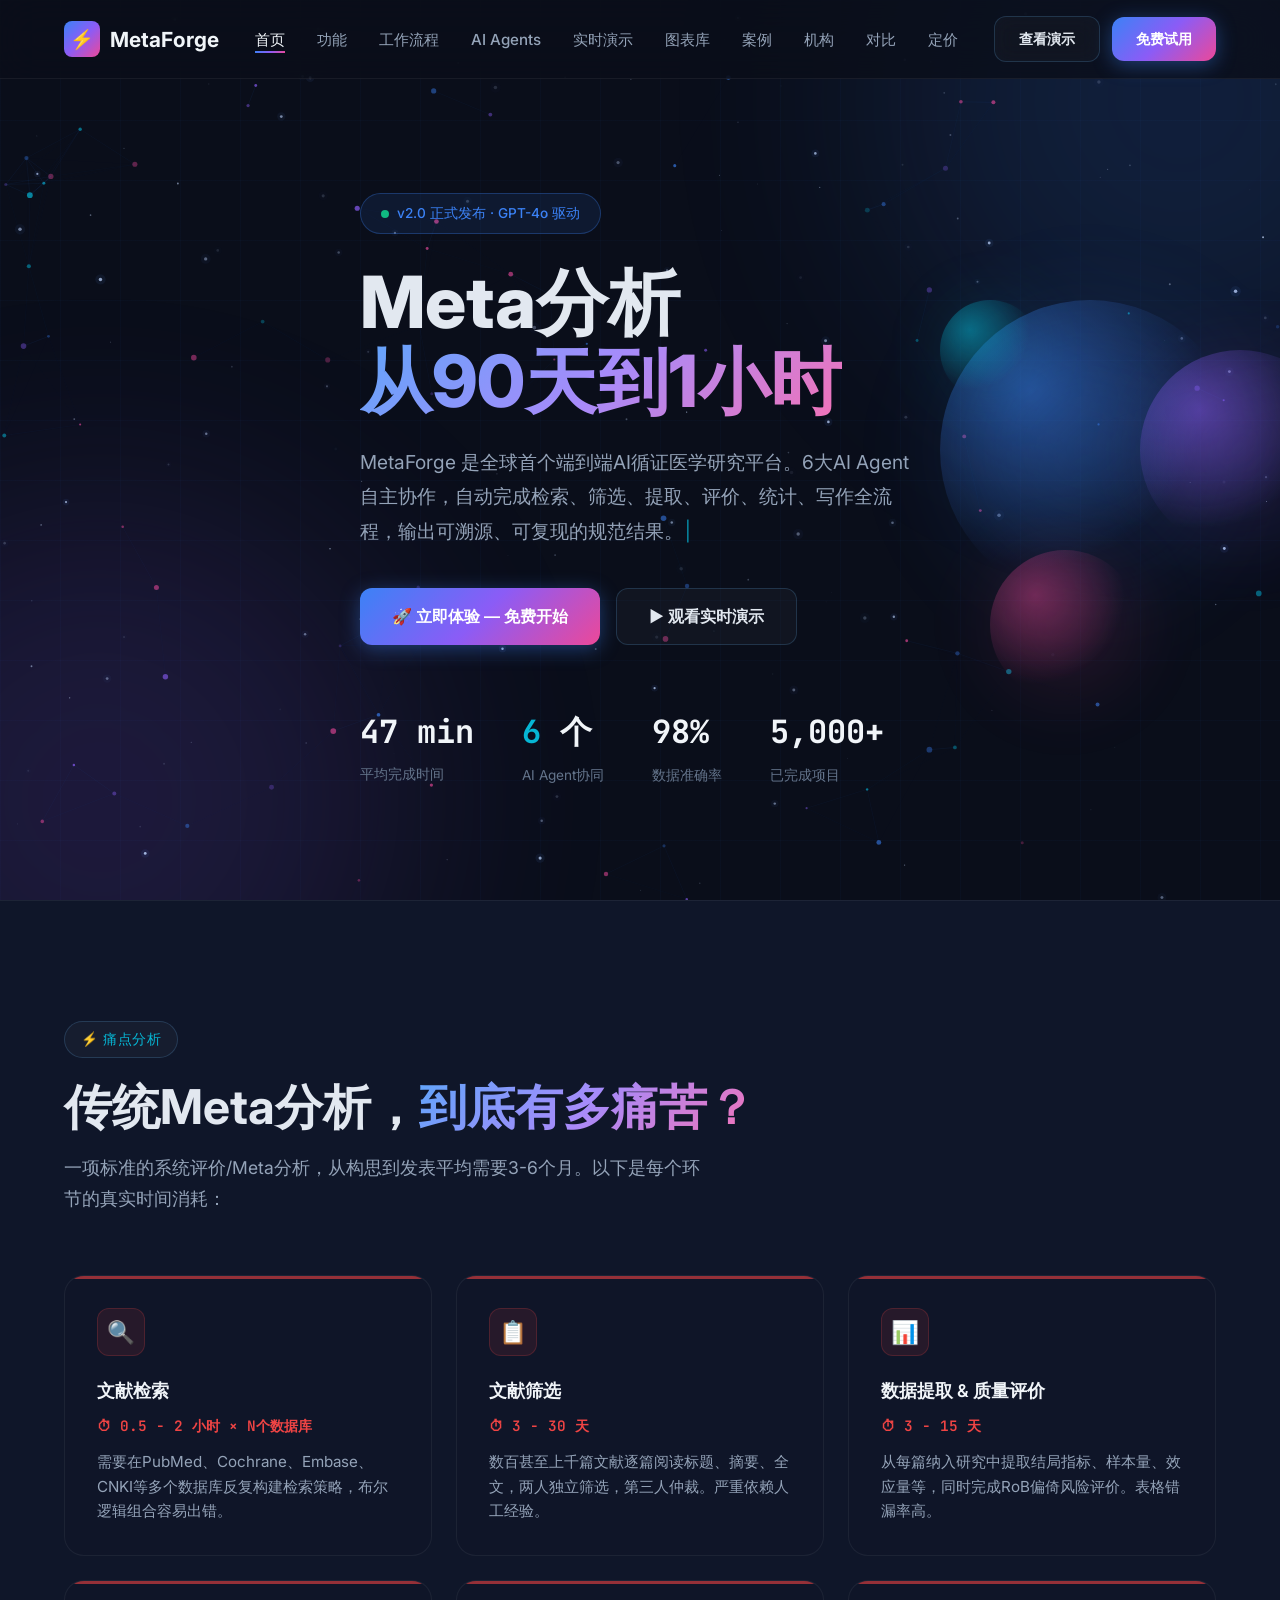
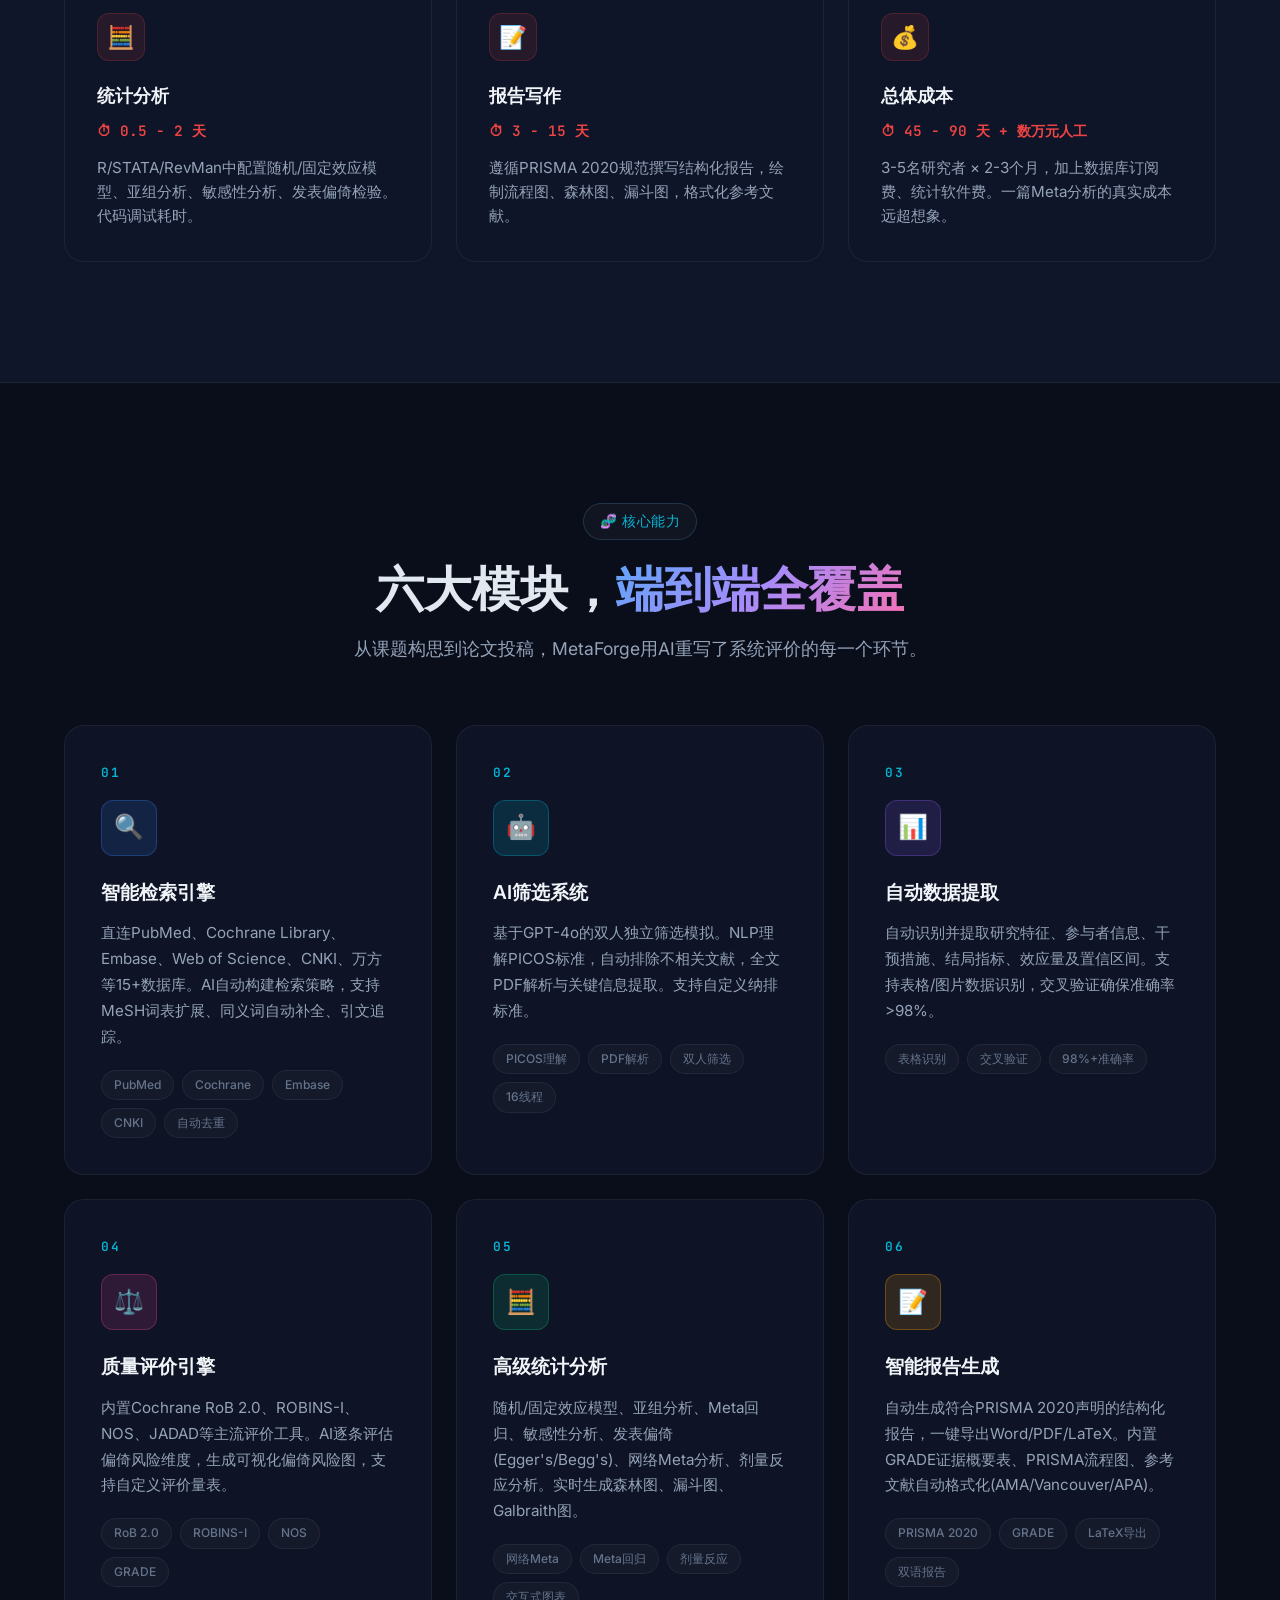
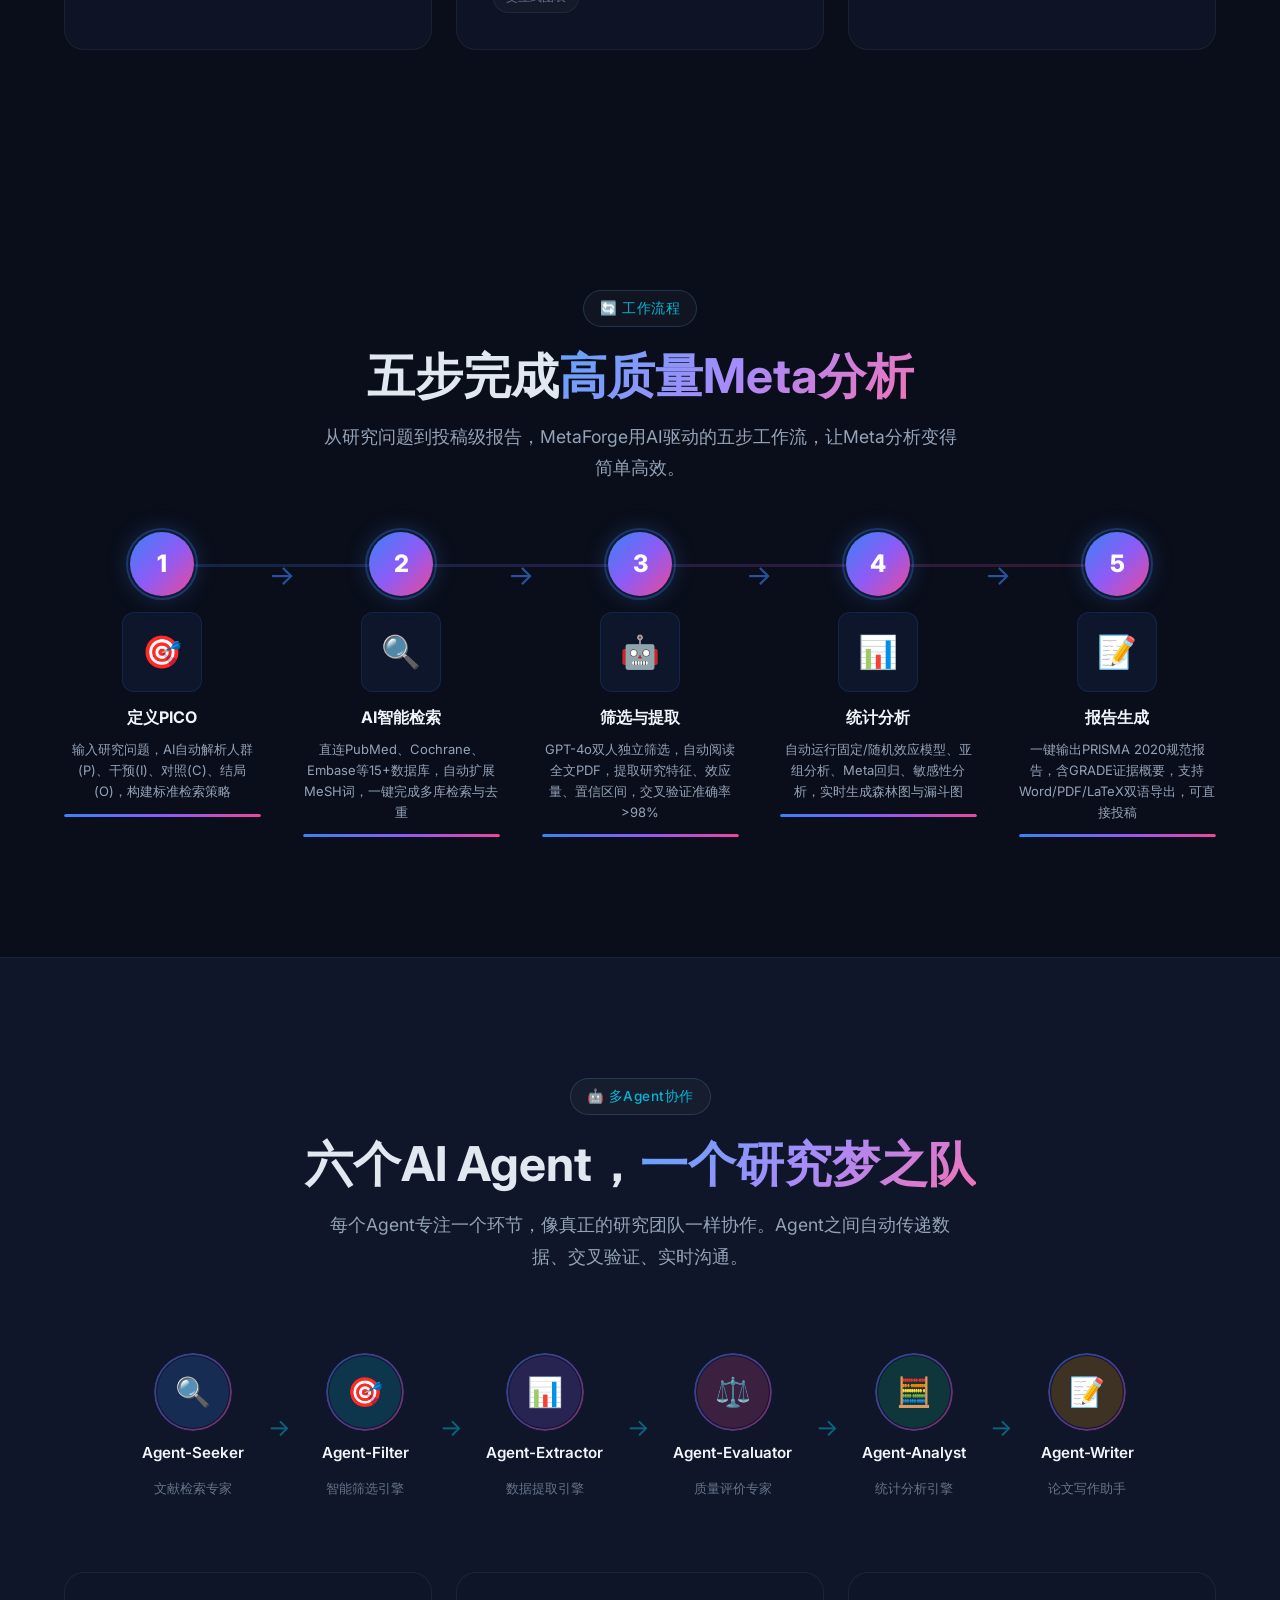
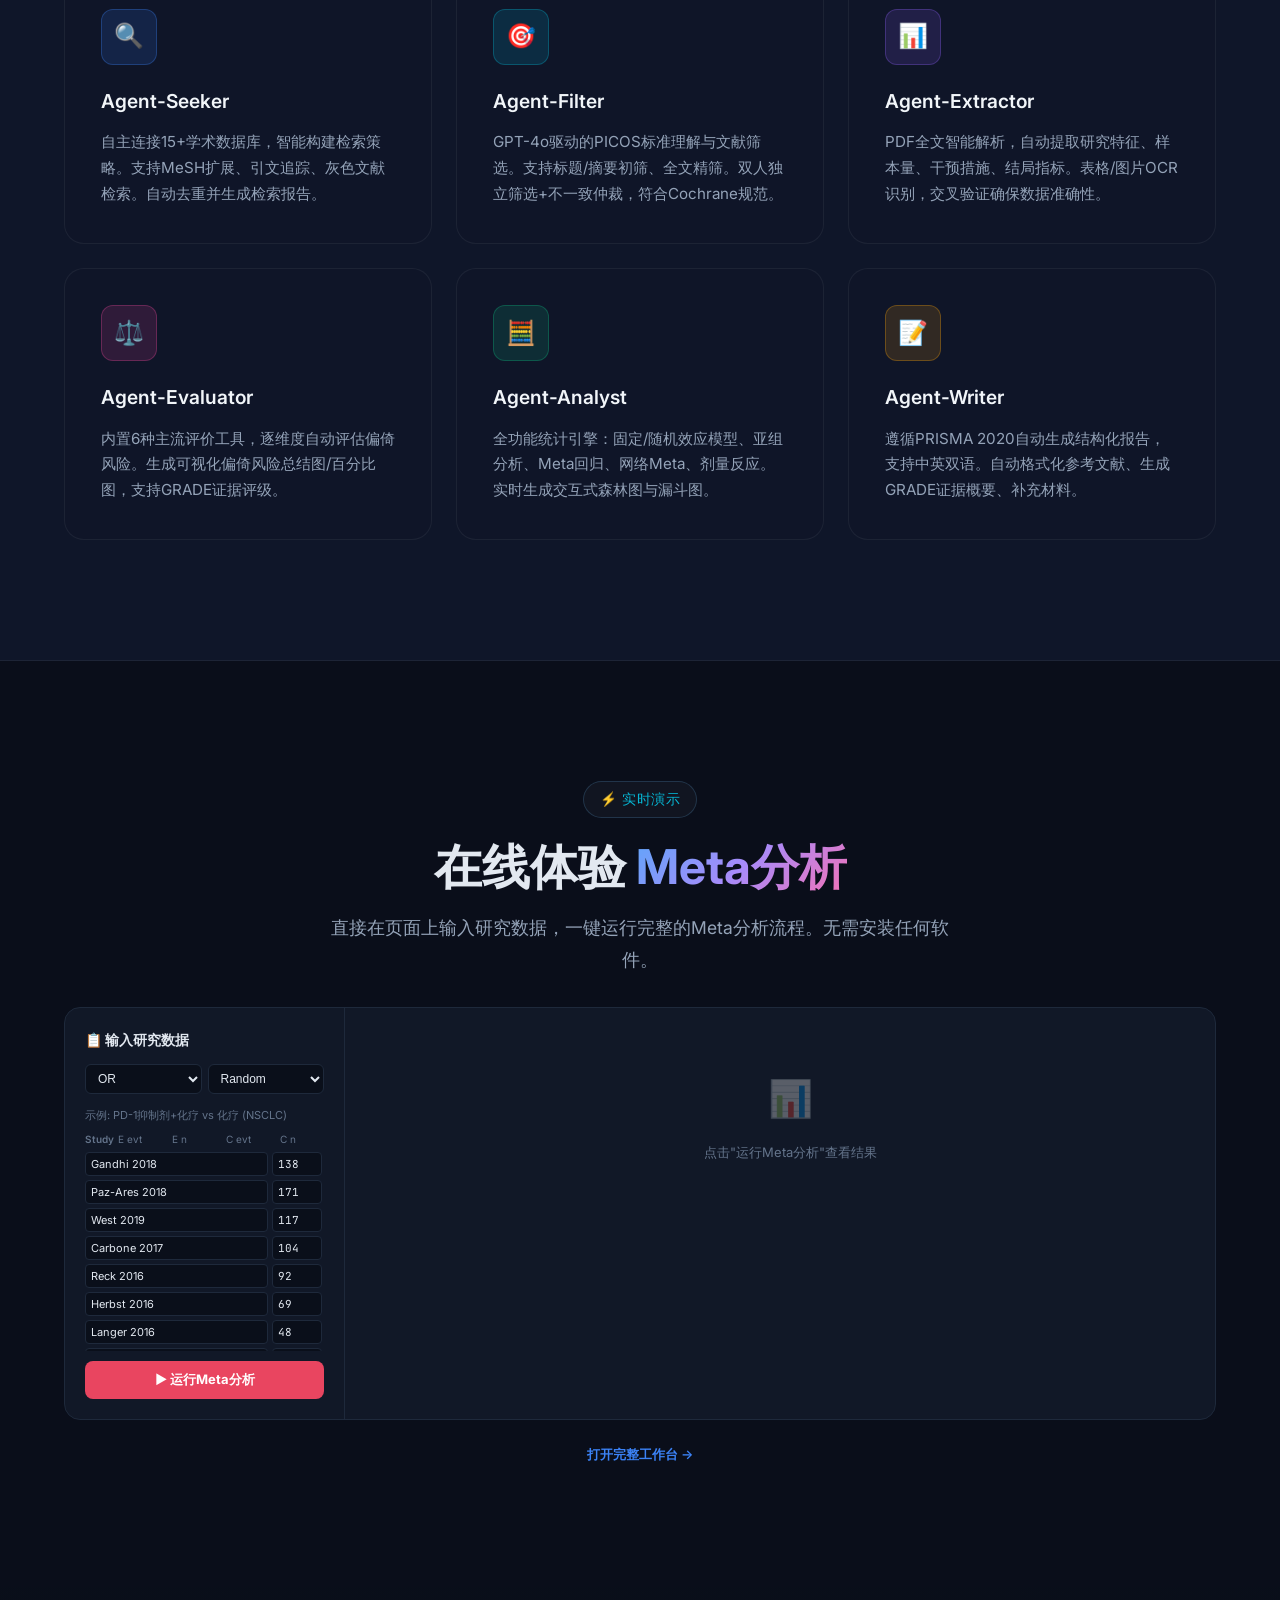
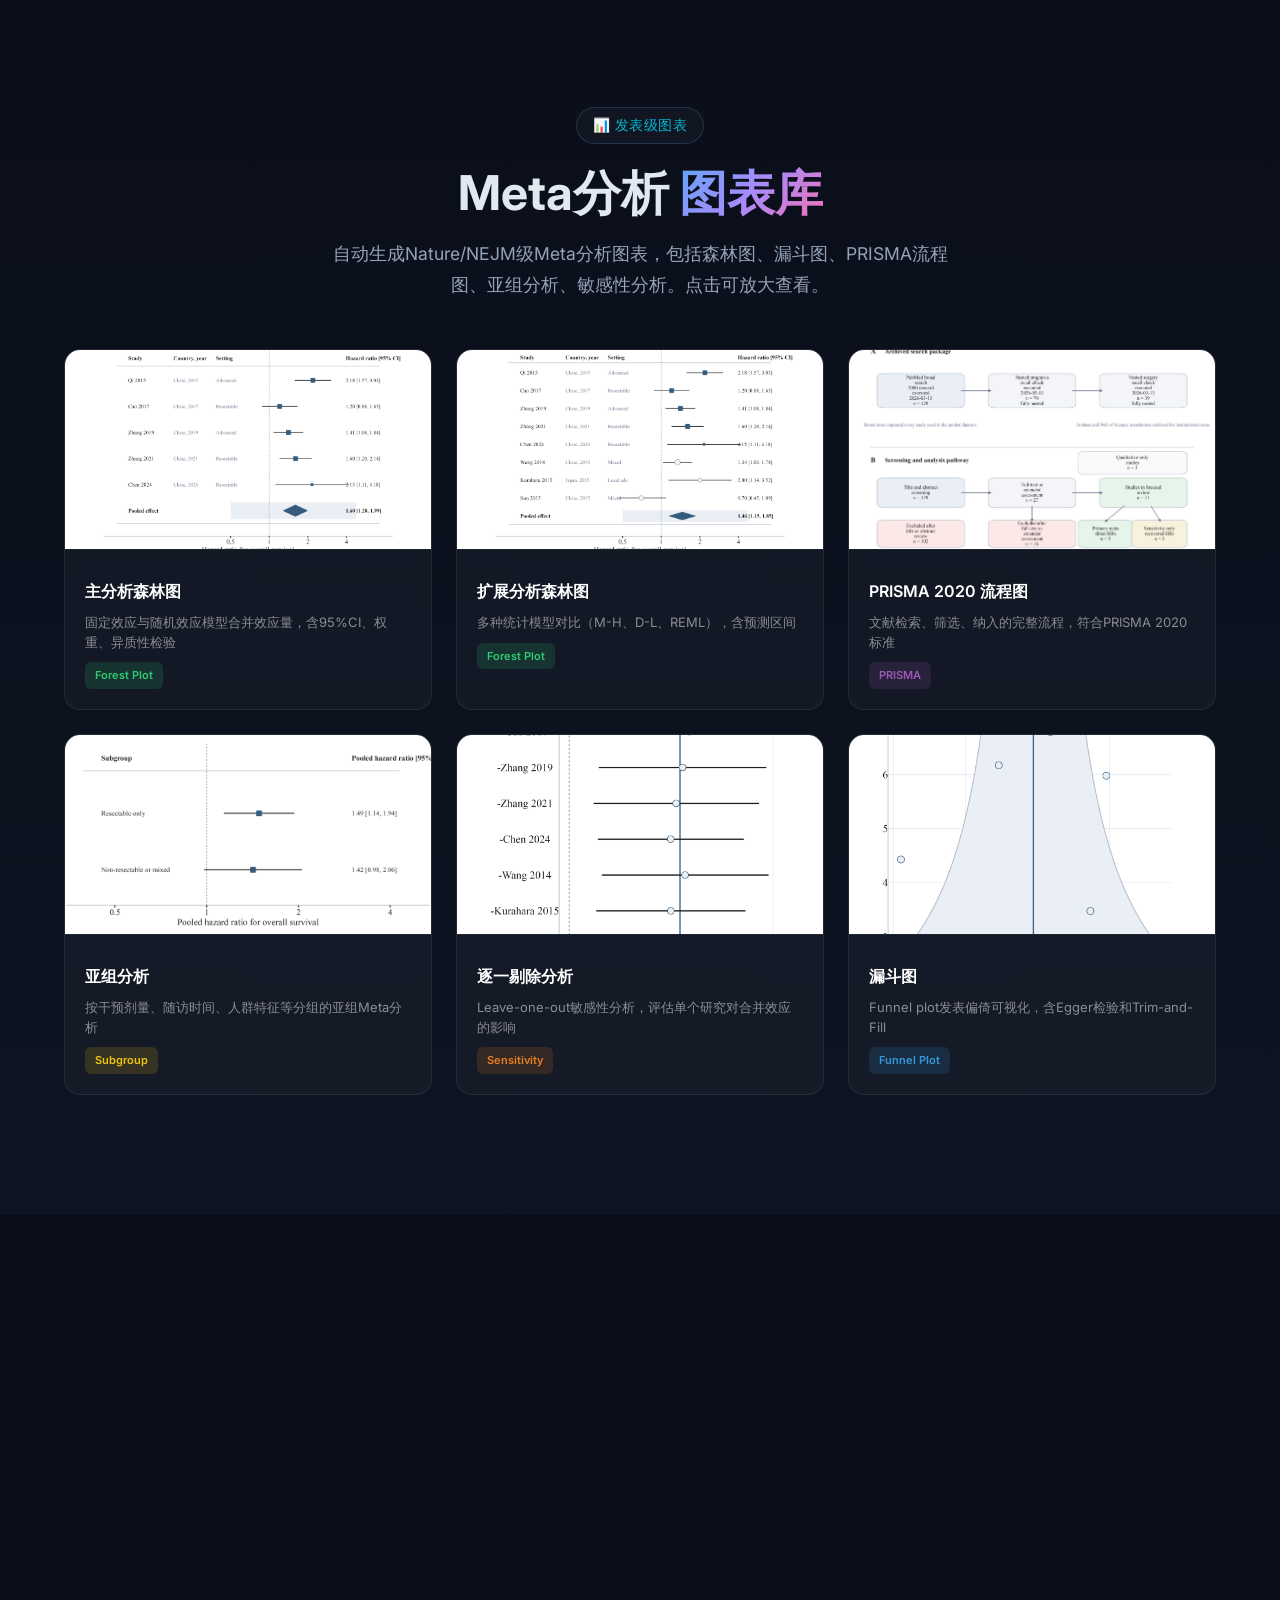
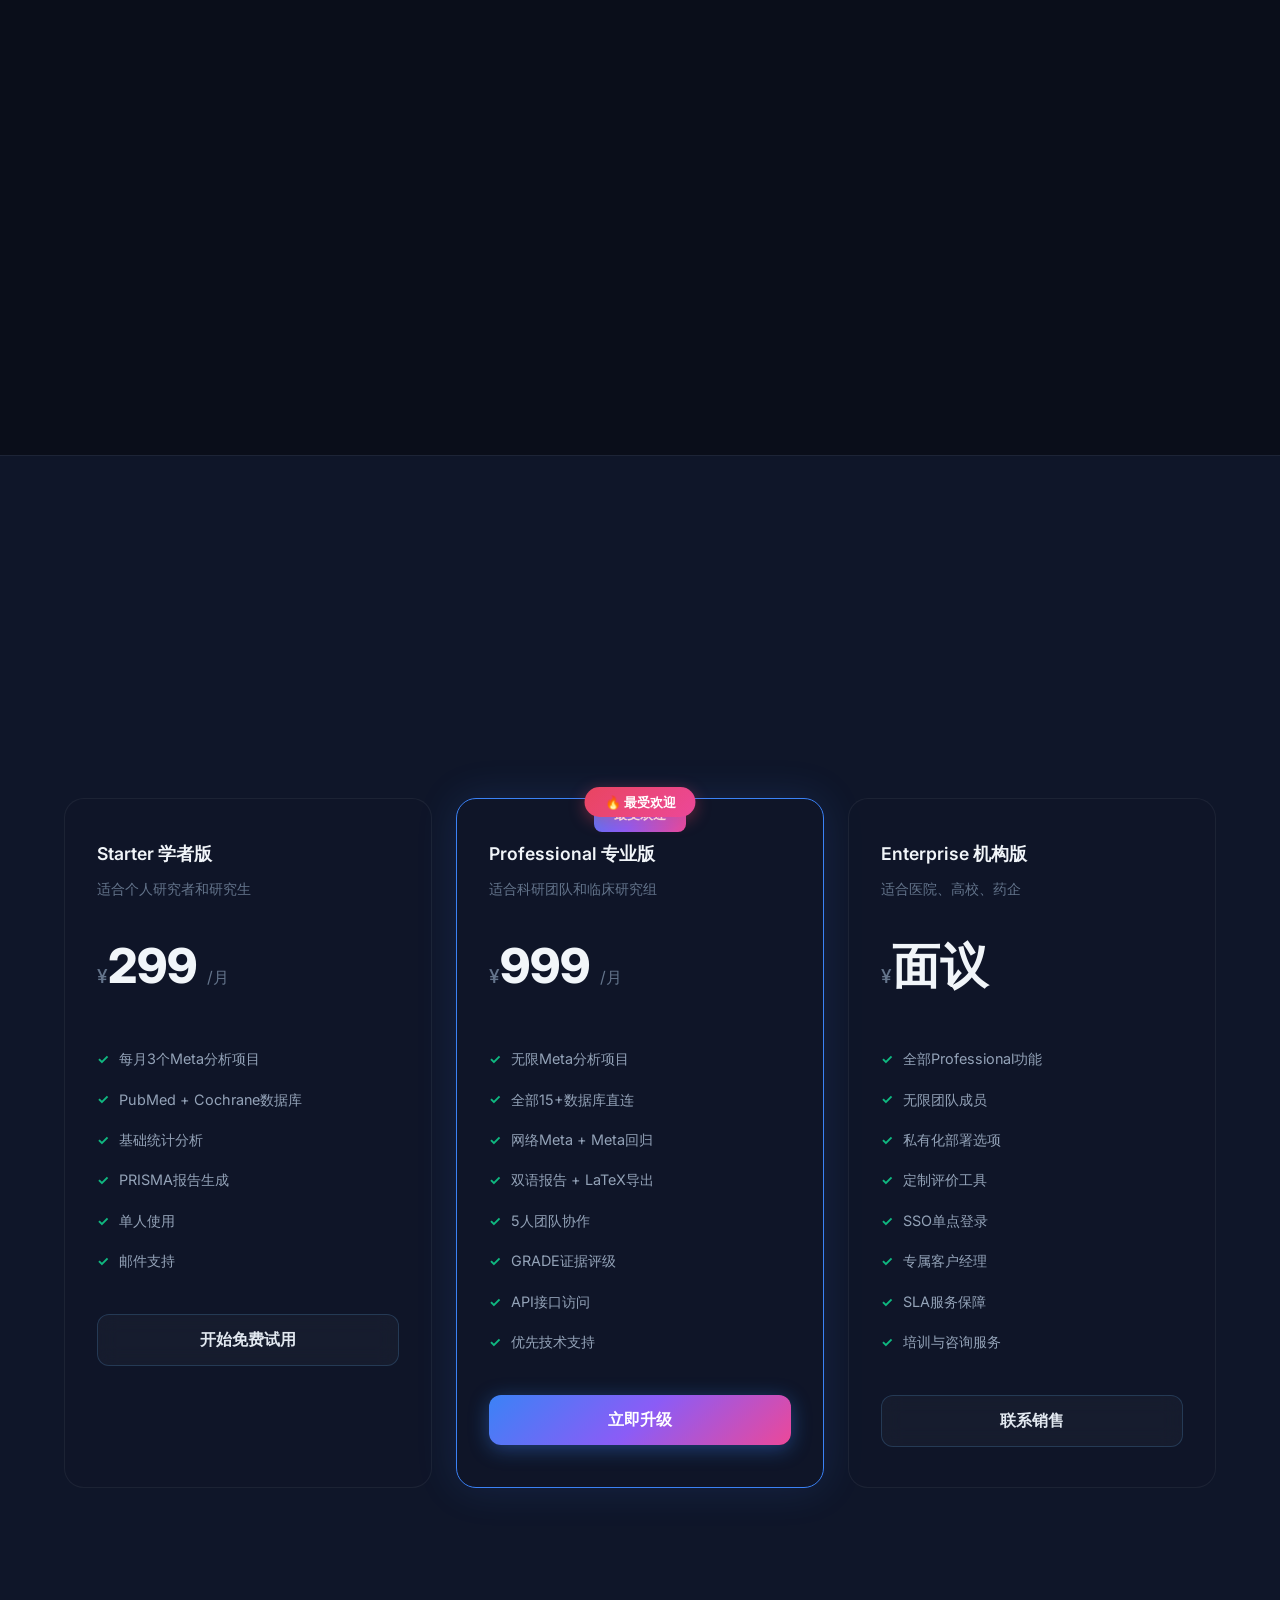
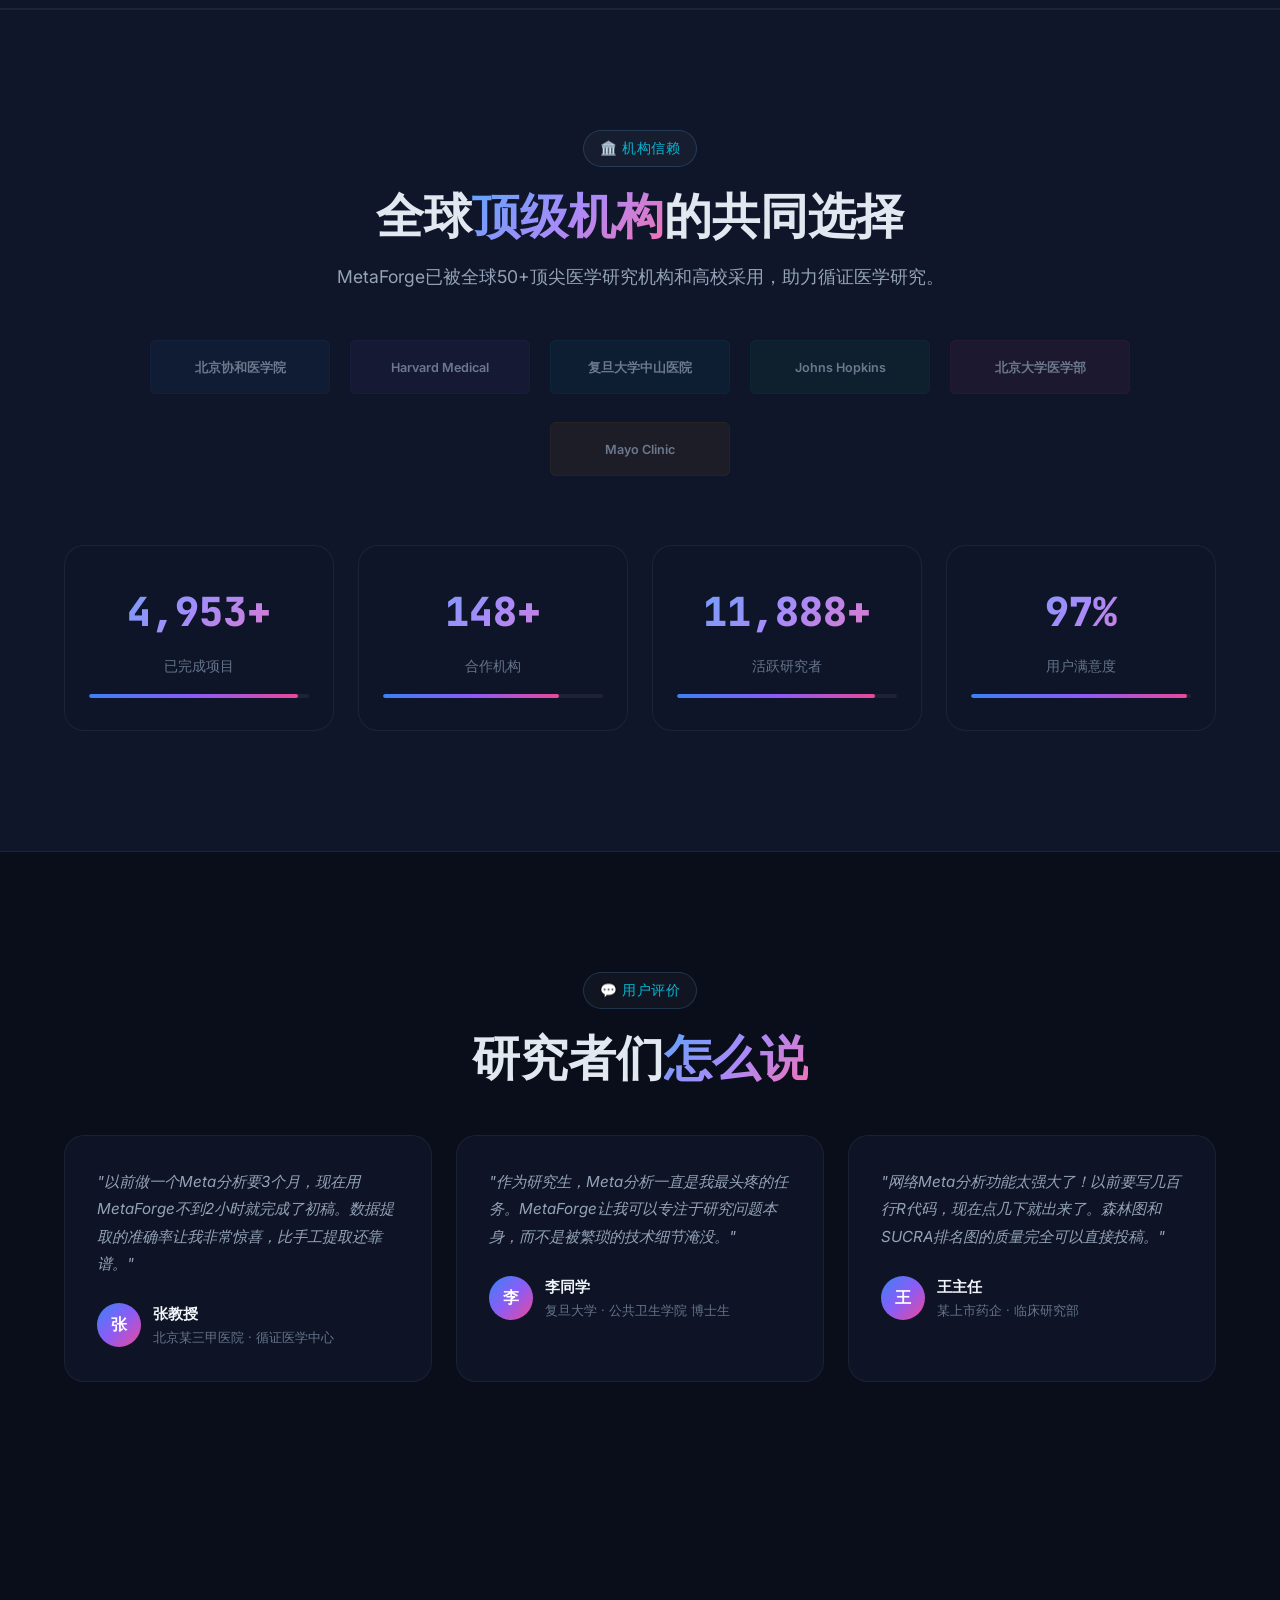
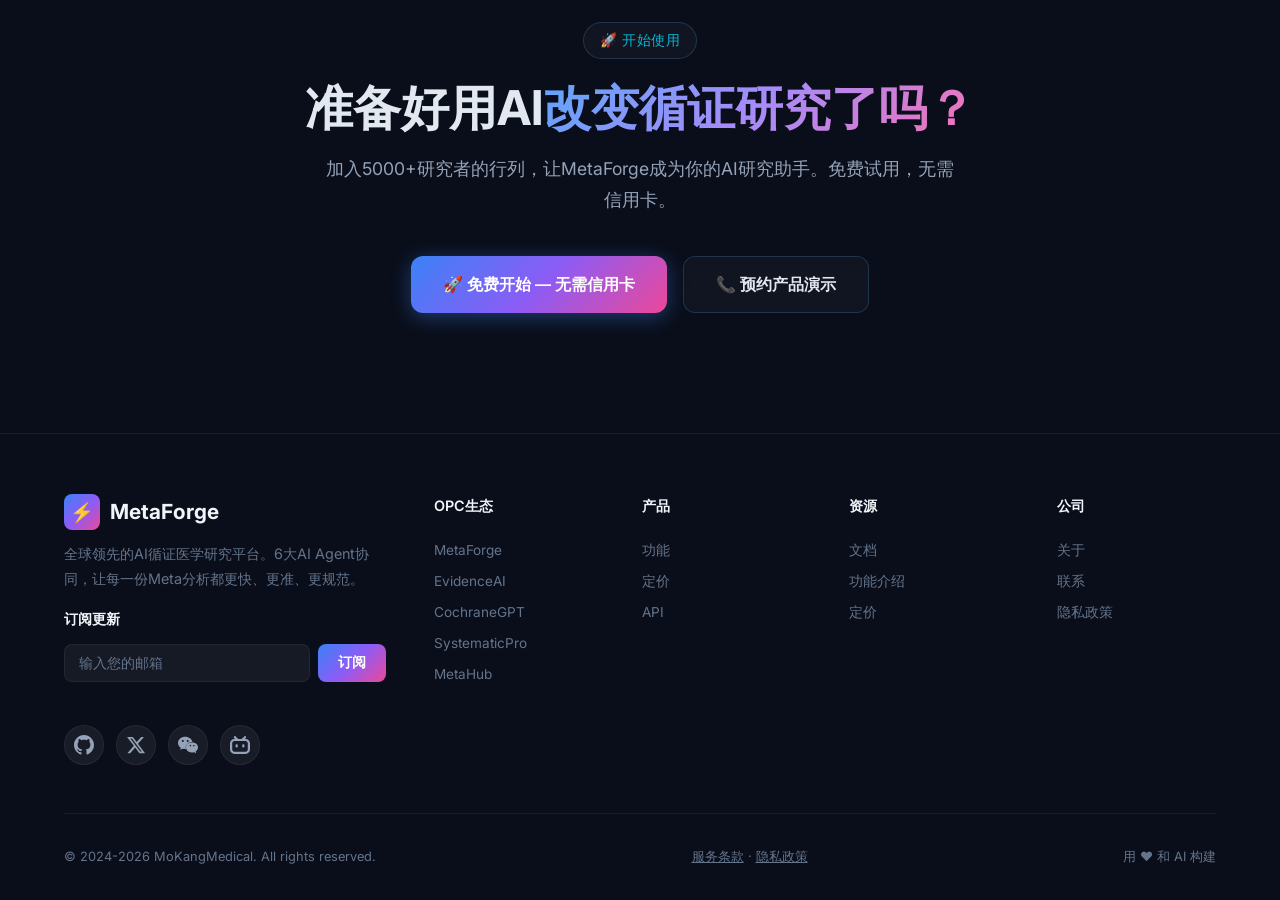
==== commit 93cdfa69: "batch sync: 24 commits merged (workflow files removed)" ====
--- a/index.html
+++ b/index.html
@@ -45,6 +45,7 @@
         <li><a href="#demo">实时演示</a></li>
         <li><a href="#figures">图表库</a></li>
         <li><a href="#casestudies">案例</a></li>
+        <li><a href="#socialproof">机构</a></li>
         <li><a href="#comparison">对比</a></li>
         <li><a href="#pricing">定价</a></li>
       </ul>
@@ -259,40 +260,50 @@
           <div class="workflow-circle">
             <span class="workflow-number">1</span>
           </div>
+          <div class="workflow-illustration">🎯</div>
           <div class="workflow-label">定义PICO</div>
           <div class="workflow-desc">输入研究问题，AI自动解析人群(P)、干预(I)、对照(C)、结局(O)，构建标准检索策略</div>
+          <div class="step-progress"><div class="step-progress-fill"></div></div>
         </div>
         <div class="workflow-arrow">→</div>
         <div class="workflow-step">
           <div class="workflow-circle">
             <span class="workflow-number">2</span>
           </div>
+          <div class="workflow-illustration">🔍</div>
           <div class="workflow-label">AI智能检索</div>
           <div class="workflow-desc">直连PubMed、Cochrane、Embase等15+数据库，自动扩展MeSH词，一键完成多库检索与去重</div>
+          <div class="step-progress"><div class="step-progress-fill"></div></div>
         </div>
         <div class="workflow-arrow">→</div>
         <div class="workflow-step">
           <div class="workflow-circle">
             <span class="workflow-number">3</span>
           </div>
+          <div class="workflow-illustration">🤖</div>
           <div class="workflow-label">筛选与提取</div>
           <div class="workflow-desc">GPT-4o双人独立筛选，自动阅读全文PDF，提取研究特征、效应量、置信区间，交叉验证准确率>98%</div>
+          <div class="step-progress"><div class="step-progress-fill"></div></div>
         </div>
         <div class="workflow-arrow">→</div>
         <div class="workflow-step">
           <div class="workflow-circle">
             <span class="workflow-number">4</span>
           </div>
+          <div class="workflow-illustration">📊</div>
           <div class="workflow-label">统计分析</div>
           <div class="workflow-desc">自动运行固定/随机效应模型、亚组分析、Meta回归、敏感性分析，实时生成森林图与漏斗图</div>
+          <div class="step-progress"><div class="step-progress-fill"></div></div>
         </div>
         <div class="workflow-arrow">→</div>
         <div class="workflow-step">
           <div class="workflow-circle">
             <span class="workflow-number">5</span>
           </div>
+          <div class="workflow-illustration">📝</div>
           <div class="workflow-label">报告生成</div>
           <div class="workflow-desc">一键输出PRISMA 2020规范报告，含GRADE证据概要，支持Word/PDF/LaTeX双语导出，可直接投稿</div>
+          <div class="step-progress"><div class="step-progress-fill"></div></div>
         </div>
       </div>
     </div>
@@ -1010,6 +1021,79 @@
     </div>
   </section>
 
+  <!-- ====== SOCIAL PROOF ====== -->
+  <section class="section social-proof-section page-section" id="socialproof">
+    <div class="container">
+      <div class="reveal" style="text-align: center;">
+        <span class="section-label">🏛️ 机构信赖</span>
+        <h2 class="section-title">全球<span class="gradient">顶级机构</span>的共同选择</h2>
+        <p class="section-desc" style="margin: 0 auto;">
+          MetaForge已被全球50+顶尖医学研究机构和高校采用，助力循证医学研究。
+        </p>
+      </div>
+      <div class="institution-logos reveal">
+        <div class="inst-logo">
+          <svg viewBox="0 0 200 60" fill="none" xmlns="http://www.w3.org/2000/svg">
+            <rect width="200" height="60" rx="8" fill="rgba(59,130,246,0.08)" stroke="rgba(59,130,246,0.15)" stroke-width="1"/>
+            <text x="100" y="35" text-anchor="middle" fill="#94a3b8" font-family="Inter,sans-serif" font-size="14" font-weight="600">北京协和医学院</text>
+          </svg>
+        </div>
+        <div class="inst-logo">
+          <svg viewBox="0 0 200 60" fill="none" xmlns="http://www.w3.org/2000/svg">
+            <rect width="200" height="60" rx="8" fill="rgba(139,92,246,0.08)" stroke="rgba(139,92,246,0.15)" stroke-width="1"/>
+            <text x="100" y="35" text-anchor="middle" fill="#94a3b8" font-family="Inter,sans-serif" font-size="14" font-weight="600">Harvard Medical</text>
+          </svg>
+        </div>
+        <div class="inst-logo">
+          <svg viewBox="0 0 200 60" fill="none" xmlns="http://www.w3.org/2000/svg">
+            <rect width="200" height="60" rx="8" fill="rgba(6,182,212,0.08)" stroke="rgba(6,182,212,0.15)" stroke-width="1"/>
+            <text x="100" y="35" text-anchor="middle" fill="#94a3b8" font-family="Inter,sans-serif" font-size="14" font-weight="600">复旦大学中山医院</text>
+          </svg>
+        </div>
+        <div class="inst-logo">
+          <svg viewBox="0 0 200 60" fill="none" xmlns="http://www.w3.org/2000/svg">
+            <rect width="200" height="60" rx="8" fill="rgba(16,185,129,0.08)" stroke="rgba(16,185,129,0.15)" stroke-width="1"/>
+            <text x="100" y="35" text-anchor="middle" fill="#94a3b8" font-family="Inter,sans-serif" font-size="14" font-weight="600">Johns Hopkins</text>
+          </svg>
+        </div>
+        <div class="inst-logo">
+          <svg viewBox="0 0 200 60" fill="none" xmlns="http://www.w3.org/2000/svg">
+            <rect width="200" height="60" rx="8" fill="rgba(236,72,153,0.08)" stroke="rgba(236,72,153,0.15)" stroke-width="1"/>
+            <text x="100" y="35" text-anchor="middle" fill="#94a3b8" font-family="Inter,sans-serif" font-size="14" font-weight="600">北京大学医学部</text>
+          </svg>
+        </div>
+        <div class="inst-logo">
+          <svg viewBox="0 0 200 60" fill="none" xmlns="http://www.w3.org/2000/svg">
+            <rect width="200" height="60" rx="8" fill="rgba(245,158,11,0.08)" stroke="rgba(245,158,11,0.15)" stroke-width="1"/>
+            <text x="100" y="35" text-anchor="middle" fill="#94a3b8" font-family="Inter,sans-serif" font-size="14" font-weight="600">Mayo Clinic</text>
+          </svg>
+        </div>
+      </div>
+      <div class="social-stats reveal">
+        <div class="social-stat-card">
+          <div class="social-stat-number"><span class="counter" data-target="5000" data-suffix="+">0</span></div>
+          <div class="social-stat-label">已完成项目</div>
+          <div class="social-stat-bar"><div class="social-stat-fill" style="--fill-width:95%"></div></div>
+        </div>
+        <div class="social-stat-card">
+          <div class="social-stat-number"><span class="counter" data-target="150" data-suffix="+">0</span></div>
+          <div class="social-stat-label">合作机构</div>
+          <div class="social-stat-bar"><div class="social-stat-fill" style="--fill-width:80%"></div></div>
+        </div>
+        <div class="social-stat-card">
+          <div class="social-stat-number"><span class="counter" data-target="12000" data-suffix="+">0</span></div>
+          <div class="social-stat-label">活跃研究者</div>
+          <div class="social-stat-bar"><div class="social-stat-fill" style="--fill-width:90%"></div></div>
+        </div>
+        <div class="social-stat-card">
+          <div class="social-stat-number"><span class="counter" data-target="98" data-suffix="%">0</span></div>
+          <div class="social-stat-label">用户满意度</div>
+          <div class="social-stat-bar"><div class="social-stat-fill" style="--fill-width:98%"></div></div>
+        </div>
+      </div>
+    </div>
+  </section>
+
   <!-- ====== TESTIMONIALS ====== -->
   <section class="section page-section" id="testimonials">
     <div class="container">
--- a/css/style.css
+++ b/css/style.css
@@ -429,31 +429,94 @@
   animation: float 6s ease-in-out infinite;
 }
 
+.hero-orb .orb-inner {
+  width: 100%;
+  height: 100%;
+  border-radius: 50%;
+  position: relative;
+}
+
+.hero-orb .orb-inner::after {
+  content: '';
+  position: absolute;
+  inset: -20%;
+  border-radius: 50%;
+  filter: blur(30px);
+  opacity: 0.5;
+  animation: orbPulse 4s ease-in-out infinite;
+}
+
 .hero-orb-1 {
   width: 300px;
   height: 300px;
-  background: radial-gradient(circle, rgba(59,130,246,0.3) 0%, transparent 70%);
   top: 50%;
   left: 50%;
   transform: translate(-50%, -50%);
 }
 
+.hero-orb-1 .orb-inner {
+  background: radial-gradient(circle at 30% 30%, rgba(59,130,246,0.5) 0%, transparent 60%);
+}
+
+.hero-orb-1 .orb-inner::after {
+  background: radial-gradient(circle, rgba(59,130,246,0.3) 0%, transparent 70%);
+}
+
 .hero-orb-2 {
   width: 200px;
   height: 200px;
-  background: radial-gradient(circle, rgba(139,92,246,0.3) 0%, transparent 70%);
   top: 30%;
   left: 60%;
   animation-delay: -2s;
 }
 
+.hero-orb-2 .orb-inner {
+  background: radial-gradient(circle at 30% 30%, rgba(139,92,246,0.5) 0%, transparent 60%);
+}
+
+.hero-orb-2 .orb-inner::after {
+  background: radial-gradient(circle, rgba(139,92,246,0.3) 0%, transparent 70%);
+  animation-delay: -1s;
+}
+
 .hero-orb-3 {
   width: 150px;
   height: 150px;
-  background: radial-gradient(circle, rgba(236,72,153,0.2) 0%, transparent 70%);
   top: 70%;
   left: 30%;
   animation-delay: -4s;
+}
+
+.hero-orb-3 .orb-inner {
+  background: radial-gradient(circle at 30% 30%, rgba(236,72,153,0.4) 0%, transparent 60%);
+}
+
+.hero-orb-3 .orb-inner::after {
+  background: radial-gradient(circle, rgba(236,72,153,0.3) 0%, transparent 70%);
+  animation-delay: -2s;
+}
+
+.hero-orb-4 {
+  width: 100px;
+  height: 100px;
+  top: 20%;
+  left: 20%;
+  animation-delay: -3s;
+  animation-duration: 8s;
+}
+
+.hero-orb-4 .orb-inner {
+  background: radial-gradient(circle at 30% 30%, rgba(6,182,212,0.5) 0%, transparent 60%);
+}
+
+.hero-orb-4 .orb-inner::after {
+  background: radial-gradient(circle, rgba(6,182,212,0.3) 0%, transparent 70%);
+  animation-delay: -3s;
+}
+
+@keyframes orbPulse {
+  0%, 100% { transform: scale(1); opacity: 0.5; }
+  50% { transform: scale(1.2); opacity: 0.8; }
 }
 
 @keyframes float {
@@ -1147,8 +1210,11 @@
     transform: rotate(90deg);
   }
   .footer-grid {
-    grid-template-columns: 1fr;
+    grid-template-columns: 1fr 1fr;
     gap: 32px;
+  }
+  .footer-brand {
+    grid-column: 1 / -1;
   }
   .footer-bottom {
     flex-direction: column;
@@ -1529,3 +1595,345 @@
   transform: translateY(-2px);
   box-shadow: 0 4px 12px rgba(59, 130, 246, 0.2);
 }
+
+/* === Hero Typing Effect === */
+.hero-desc#hero-typing {
+  min-height: 3.6em;
+}
+
+.hero-desc#hero-typing::after {
+  content: '|';
+  display: inline-block;
+  color: var(--accent-cyan);
+  animation: blink 0.8s step-end infinite;
+  font-weight: 300;
+  margin-left: 2px;
+}
+
+.hero-desc#hero-typing.done::after {
+  animation: blink 0.8s step-end infinite;
+}
+
+@keyframes blink {
+  0%, 50% { opacity: 1; }
+  51%, 100% { opacity: 0; }
+}
+
+/* === Comparison Filters === */
+.comparison-filters {
+  display: flex;
+  justify-content: center;
+  gap: 8px;
+  margin-top: 32px;
+  margin-bottom: 16px;
+  flex-wrap: wrap;
+}
+
+.comp-filter-btn {
+  padding: 8px 20px;
+  border-radius: 100px;
+  border: 1px solid var(--border-subtle);
+  background: var(--bg-glass);
+  color: var(--text-muted);
+  font-size: 0.85rem;
+  font-weight: 500;
+  cursor: pointer;
+  transition: all 0.3s ease;
+  font-family: inherit;
+}
+
+.comp-filter-btn:hover {
+  border-color: var(--accent-blue);
+  color: var(--text-primary);
+  background: rgba(59, 130, 246, 0.08);
+}
+
+.comp-filter-btn.active {
+  background: rgba(59, 130, 246, 0.15);
+  border-color: var(--accent-blue);
+  color: var(--accent-blue);
+  font-weight: 600;
+}
+
+.comparison-table tbody tr {
+  transition: opacity 0.3s ease, transform 0.3s ease;
+}
+
+.comparison-table tbody tr.hidden-row {
+  opacity: 0;
+  height: 0;
+  overflow: hidden;
+  padding: 0;
+  border: none;
+}
+
+.comparison-table tbody tr.hidden-row td {
+  padding: 0;
+  border: none;
+}
+
+.comparison-table tbody tr {
+  position: relative;
+}
+
+.comparison-table tbody tr::after {
+  content: '';
+  position: absolute;
+  left: 0;
+  right: 0;
+  bottom: 0;
+  height: 1px;
+  background: linear-gradient(90deg, transparent, var(--accent-blue), transparent);
+  opacity: 0;
+  transition: opacity 0.3s ease;
+}
+
+.comparison-table tbody tr:hover::after {
+  opacity: 0.3;
+}
+
+/* === Social Proof Section === */
+.social-proof-section {
+  background: var(--bg-secondary);
+  border-top: 1px solid var(--border-subtle);
+  border-bottom: 1px solid var(--border-subtle);
+}
+
+.institution-logos {
+  display: flex;
+  flex-wrap: wrap;
+  justify-content: center;
+  gap: 20px;
+  margin-top: 48px;
+  margin-bottom: 60px;
+}
+
+.inst-logo {
+  width: 180px;
+  transition: all 0.3s ease;
+  opacity: 0.7;
+}
+
+.inst-logo:hover {
+  opacity: 1;
+  transform: translateY(-4px);
+}
+
+.inst-logo svg {
+  width: 100%;
+  height: auto;
+}
+
+.social-stats {
+  display: grid;
+  grid-template-columns: repeat(4, 1fr);
+  gap: 24px;
+}
+
+.social-stat-card {
+  background: var(--bg-card);
+  border: 1px solid var(--border-subtle);
+  border-radius: var(--radius-lg);
+  padding: 32px 24px;
+  text-align: center;
+  transition: all 0.3s ease;
+}
+
+.social-stat-card:hover {
+  border-color: var(--border-glow);
+  transform: translateY(-4px);
+  box-shadow: var(--shadow-glow);
+}
+
+.social-stat-number {
+  font-family: var(--font-mono);
+  font-size: 2.5rem;
+  font-weight: 800;
+  color: var(--text-bright);
+  margin-bottom: 8px;
+  background: var(--gradient-text);
+  -webkit-background-clip: text;
+  -webkit-text-fill-color: transparent;
+  background-clip: text;
+}
+
+.social-stat-label {
+  font-size: 0.9rem;
+  color: var(--text-muted);
+  margin-bottom: 16px;
+}
+
+.social-stat-bar {
+  width: 100%;
+  height: 4px;
+  background: rgba(255, 255, 255, 0.06);
+  border-radius: 4px;
+  overflow: hidden;
+}
+
+.social-stat-fill {
+  height: 100%;
+  width: 0;
+  background: var(--gradient-hero);
+  border-radius: 4px;
+  transition: width 1.5s cubic-bezier(0.16, 1, 0.3, 1);
+}
+
+.social-stat-fill.animated {
+  width: var(--fill-width);
+}
+
+@media (max-width: 768px) {
+  .social-stats {
+    grid-template-columns: repeat(2, 1fr);
+  }
+  .institution-logos {
+    gap: 12px;
+  }
+  .inst-logo {
+    width: 140px;
+  }
+}
+
+/* === Footer Newsletter === */
+.footer-newsletter {
+  margin-bottom: 20px;
+}
+
+.footer-newsletter h4 {
+  font-size: 0.9rem;
+  font-weight: 600;
+  color: var(--text-bright);
+  margin-bottom: 12px;
+}
+
+.newsletter-form {
+  display: flex;
+  gap: 8px;
+}
+
+.newsletter-form input {
+  flex: 1;
+  padding: 10px 14px;
+  background: rgba(255, 255, 255, 0.05);
+  border: 1px solid var(--border-subtle);
+  border-radius: var(--radius-sm);
+  color: var(--text-primary);
+  font-size: 0.85rem;
+  font-family: inherit;
+  outline: none;
+  transition: border-color 0.3s ease;
+}
+
+.newsletter-form input:focus {
+  border-color: var(--accent-blue);
+}
+
+.newsletter-form input::placeholder {
+  color: var(--text-muted);
+}
+
+.newsletter-form button {
+  padding: 10px 20px;
+  background: var(--gradient-hero);
+  color: white;
+  border: none;
+  border-radius: var(--radius-sm);
+  font-size: 0.85rem;
+  font-weight: 600;
+  cursor: pointer;
+  transition: all 0.3s ease;
+  font-family: inherit;
+  white-space: nowrap;
+}
+
+.newsletter-form button:hover {
+  transform: translateY(-1px);
+  box-shadow: 0 4px 12px rgba(59, 130, 246, 0.3);
+}
+
+.newsletter-msg {
+  display: block;
+  margin-top: 8px;
+  font-size: 0.8rem;
+  color: var(--accent-green);
+  min-height: 1.2em;
+}
+
+/* === Enhanced Workflow with Progress === */
+.workflow-steps {
+  position: relative;
+}
+
+.workflow-steps::before {
+  content: '';
+  position: absolute;
+  top: 32px;
+  left: 10%;
+  right: 10%;
+  height: 3px;
+  background: linear-gradient(90deg, var(--accent-blue), var(--accent-purple), var(--accent-pink));
+  opacity: 0.2;
+  z-index: 0;
+}
+
+.workflow-step {
+  position: relative;
+  z-index: 1;
+}
+
+.workflow-step .workflow-illustration {
+  width: 80px;
+  height: 80px;
+  margin: 0 auto 12px;
+  border-radius: var(--radius-md);
+  background: rgba(59, 130, 246, 0.08);
+  border: 1px solid rgba(59, 130, 246, 0.15);
+  display: flex;
+  align-items: center;
+  justify-content: center;
+  font-size: 2rem;
+  transition: all 0.3s ease;
+}
+
+.workflow-step:hover .workflow-illustration {
+  transform: scale(1.1);
+  background: rgba(59, 130, 246, 0.12);
+  border-color: rgba(59, 130, 246, 0.3);
+  box-shadow: 0 0 30px rgba(59, 130, 246, 0.15);
+}
+
+.workflow-step .step-progress {
+  width: 100%;
+  height: 3px;
+  background: rgba(255, 255, 255, 0.06);
+  border-radius: 3px;
+  margin-top: 12px;
+  overflow: hidden;
+}
+
+.workflow-step .step-progress-fill {
+  height: 100%;
+  width: 0;
+  background: var(--gradient-hero);
+  border-radius: 3px;
+  transition: width 0.8s cubic-bezier(0.16, 1, 0.3, 1);
+}
+
+.workflow-step.step-visible .step-progress-fill {
+  width: 100%;
+}
+
+.workflow-step.step-visible {
+  animation: stepFadeIn 0.6s ease forwards;
+}
+
+@keyframes stepFadeIn {
+  from { opacity: 0; transform: translateY(20px) scale(0.95); }
+  to { opacity: 1; transform: translateY(0) scale(1); }
+}
+
+/* === Footer Grid update for 5 columns === */
+.footer-grid {
+  grid-template-columns: 2fr 1fr 1fr 1fr 1fr;
+}
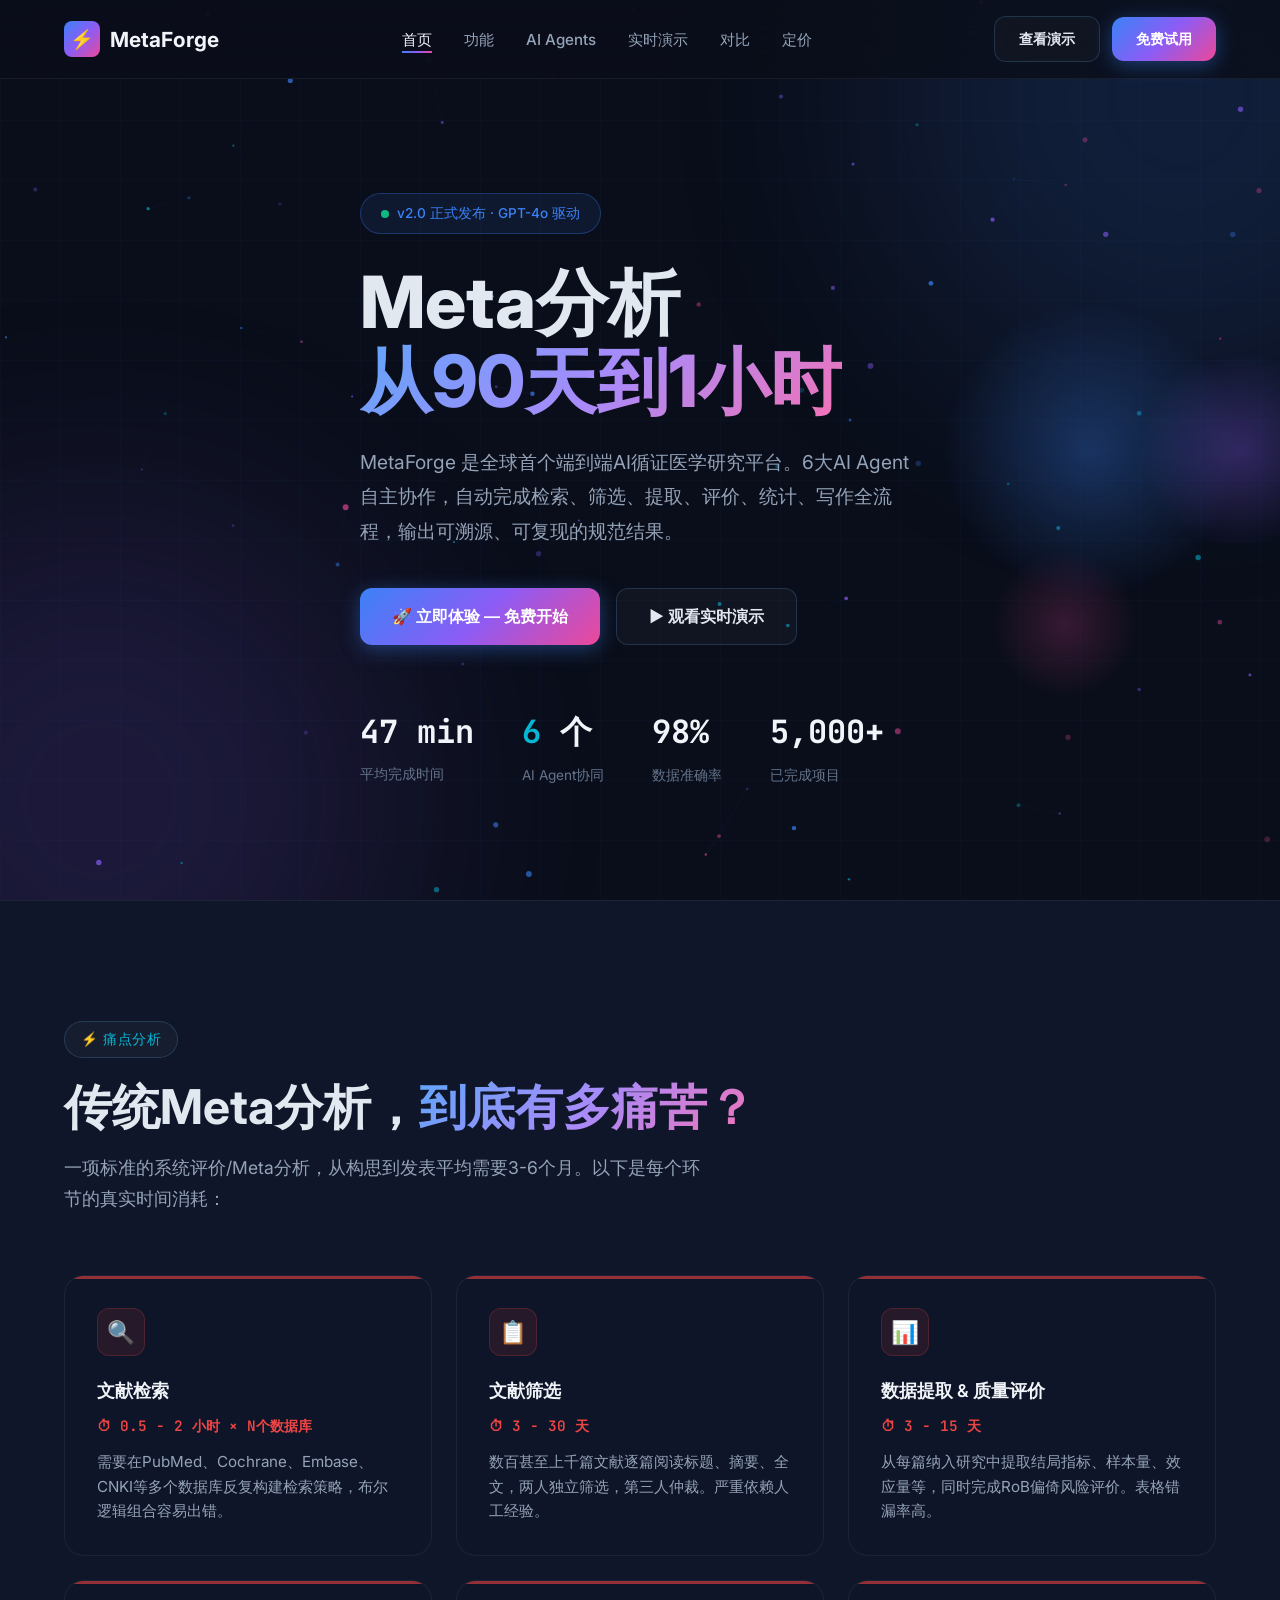
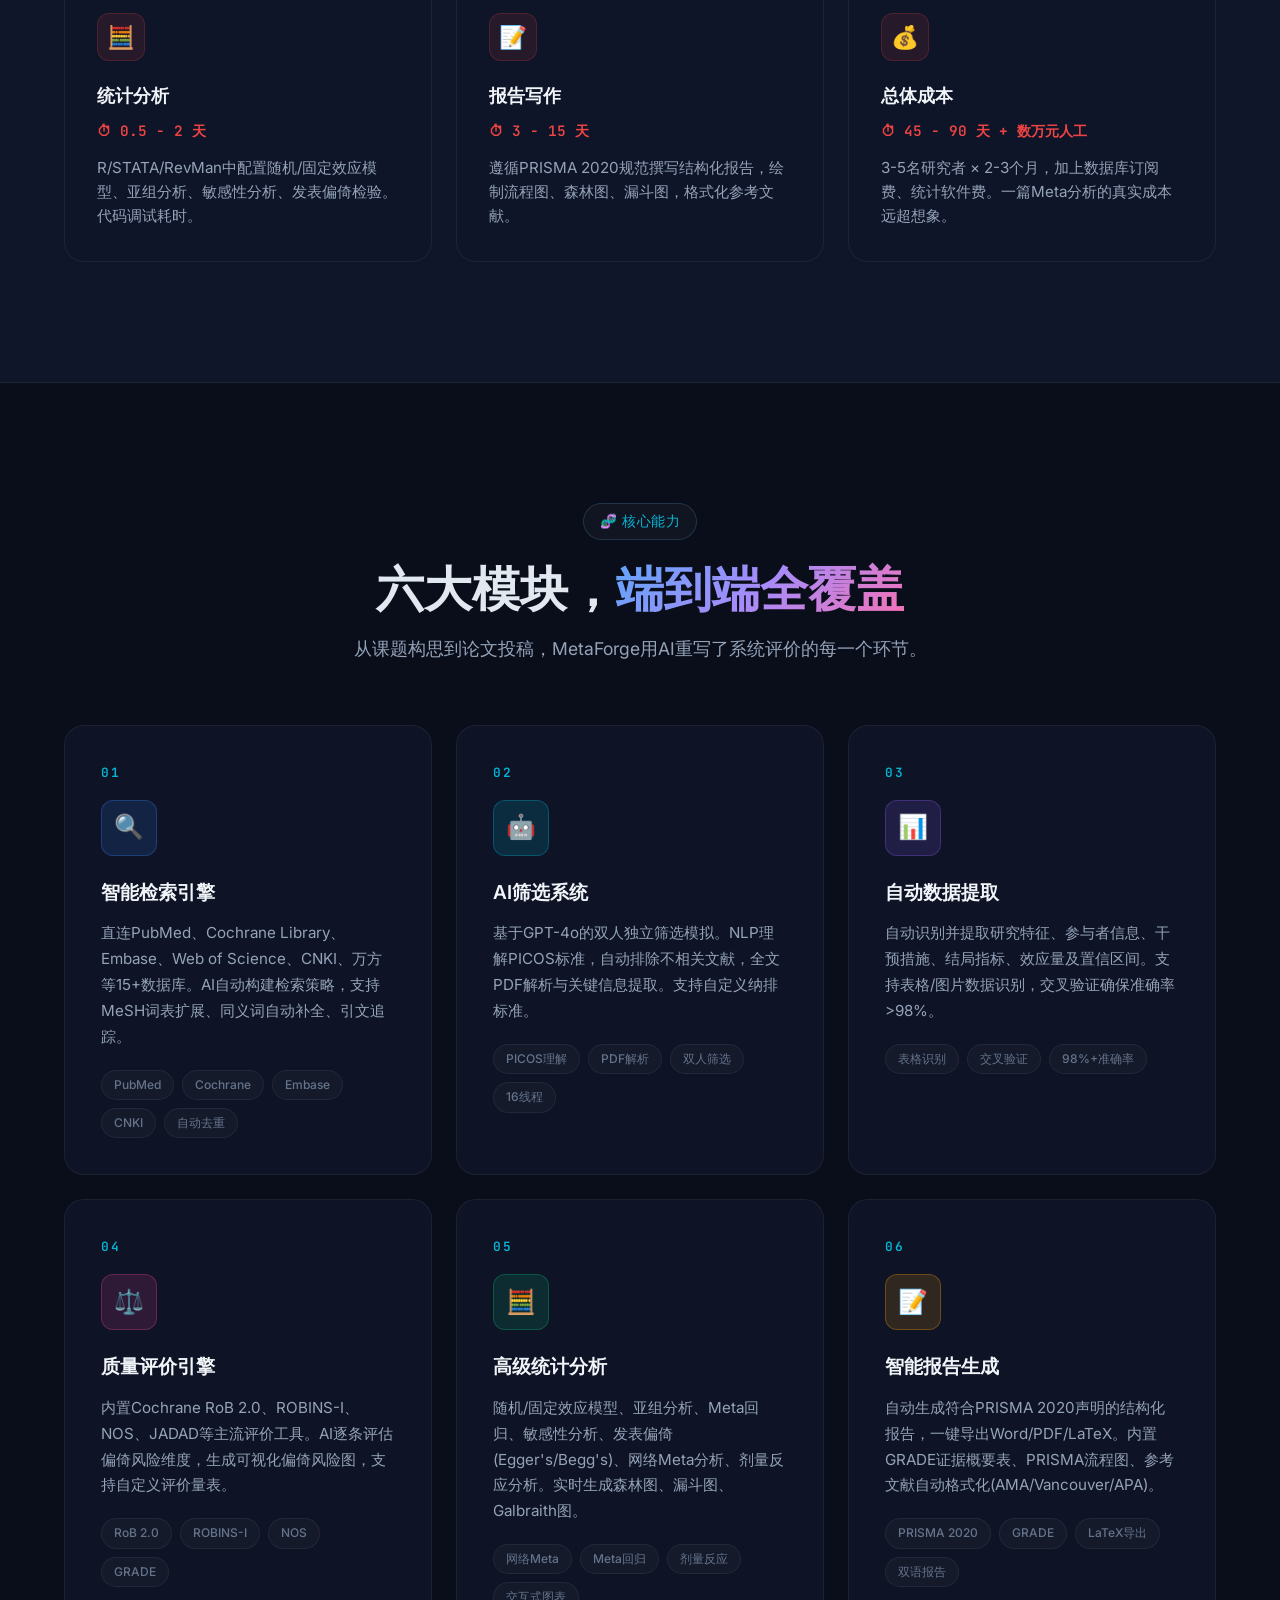
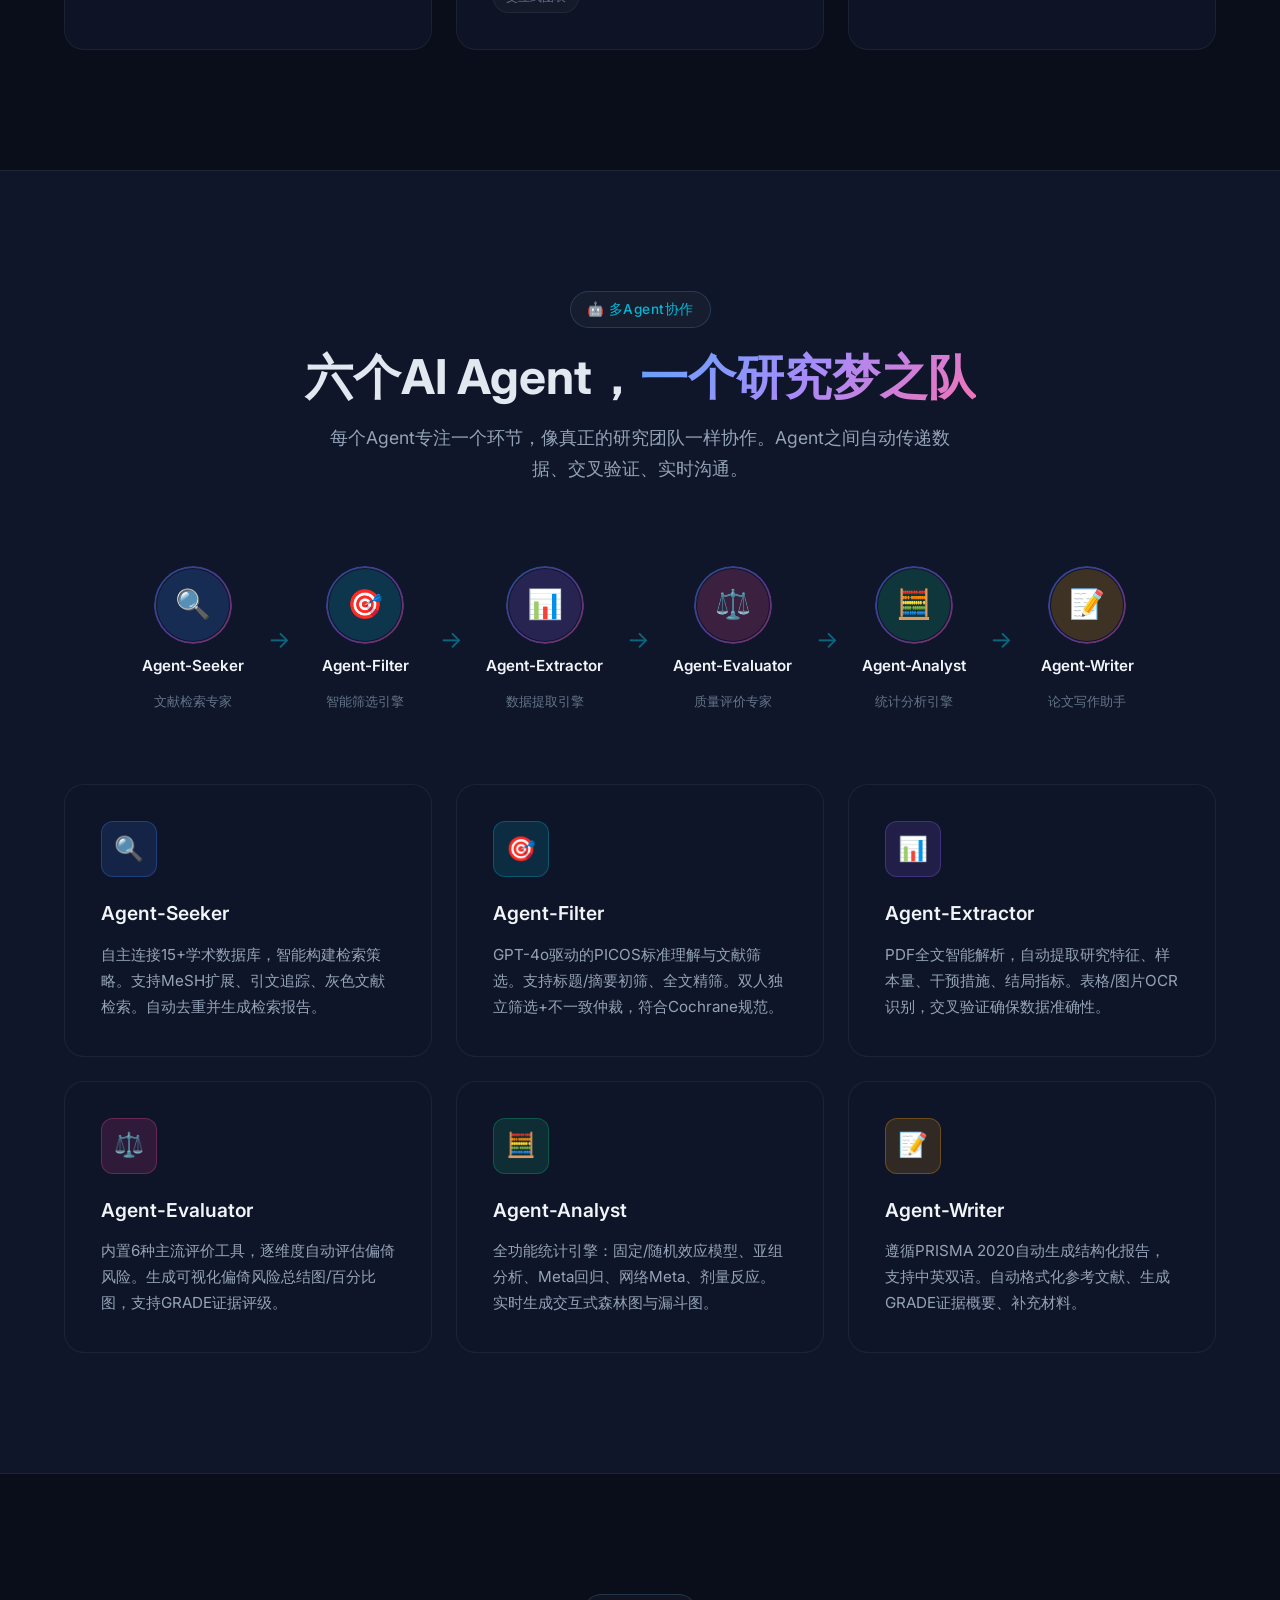
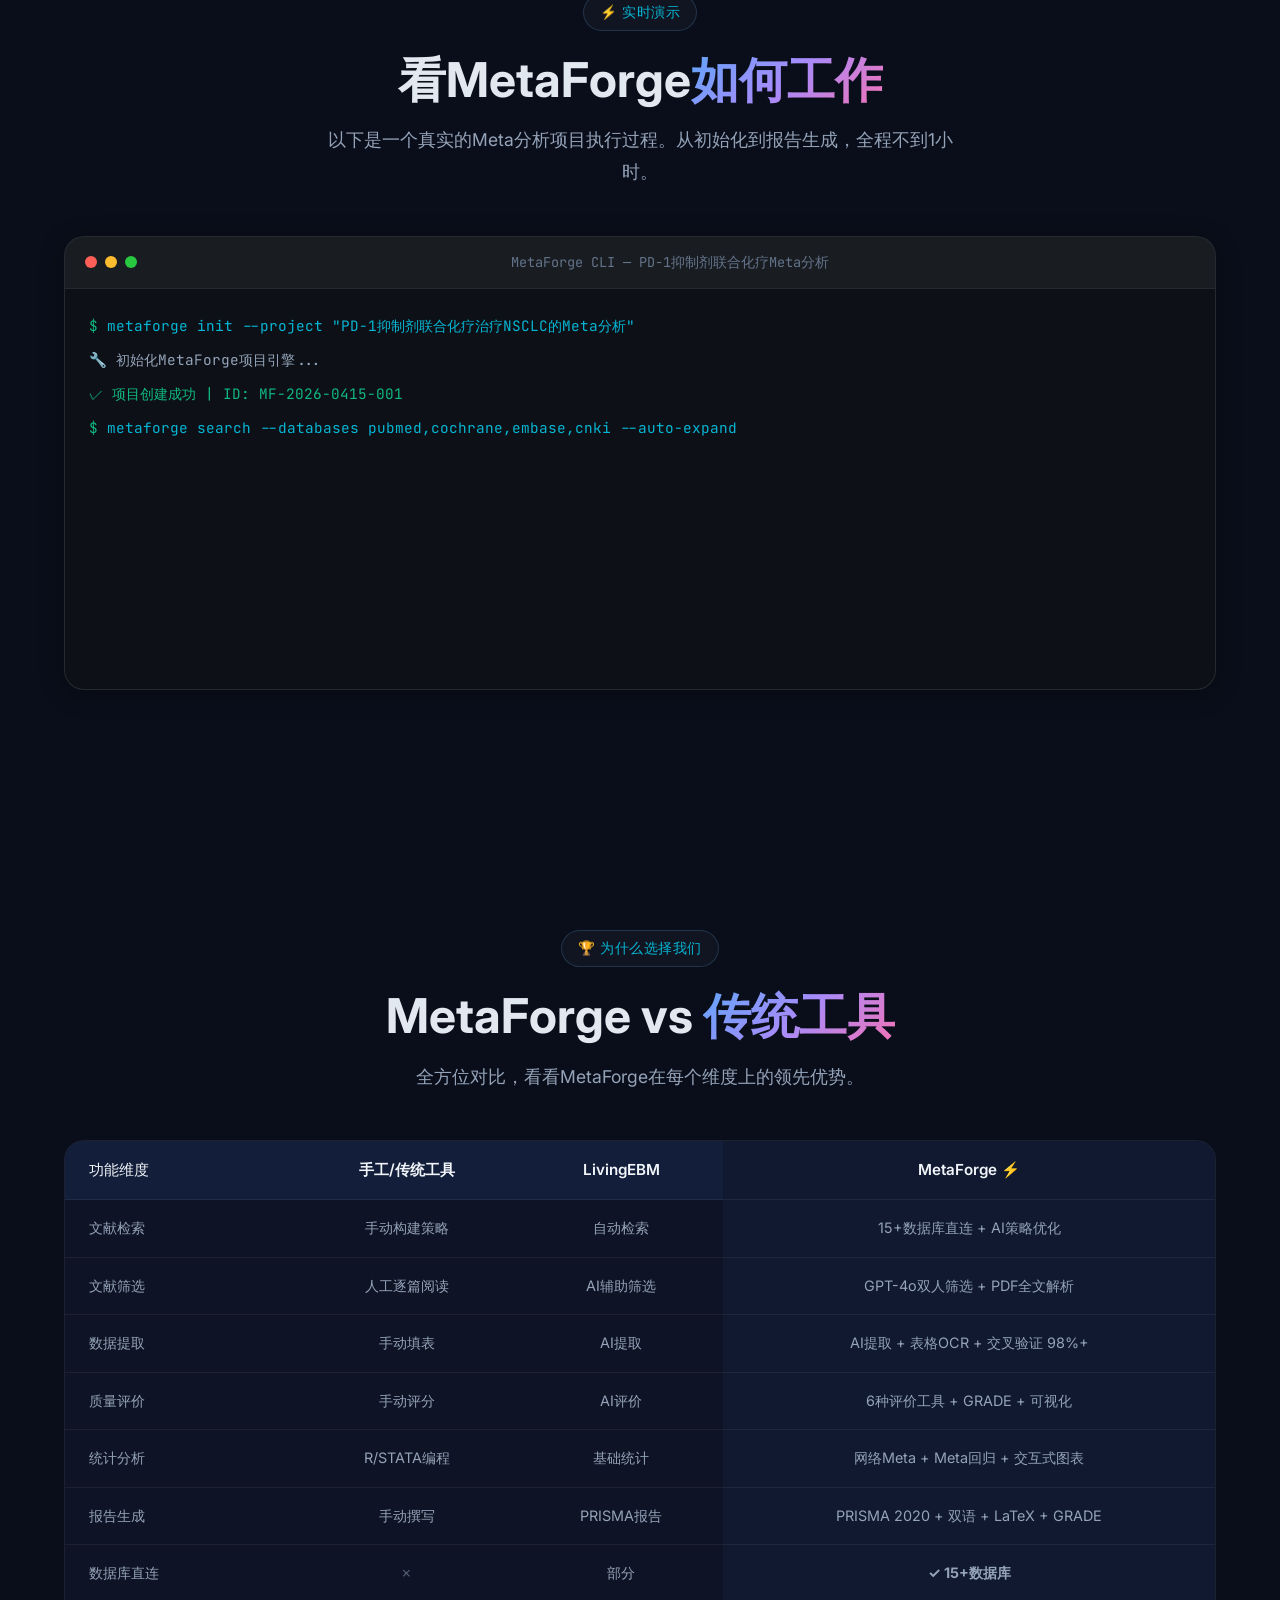
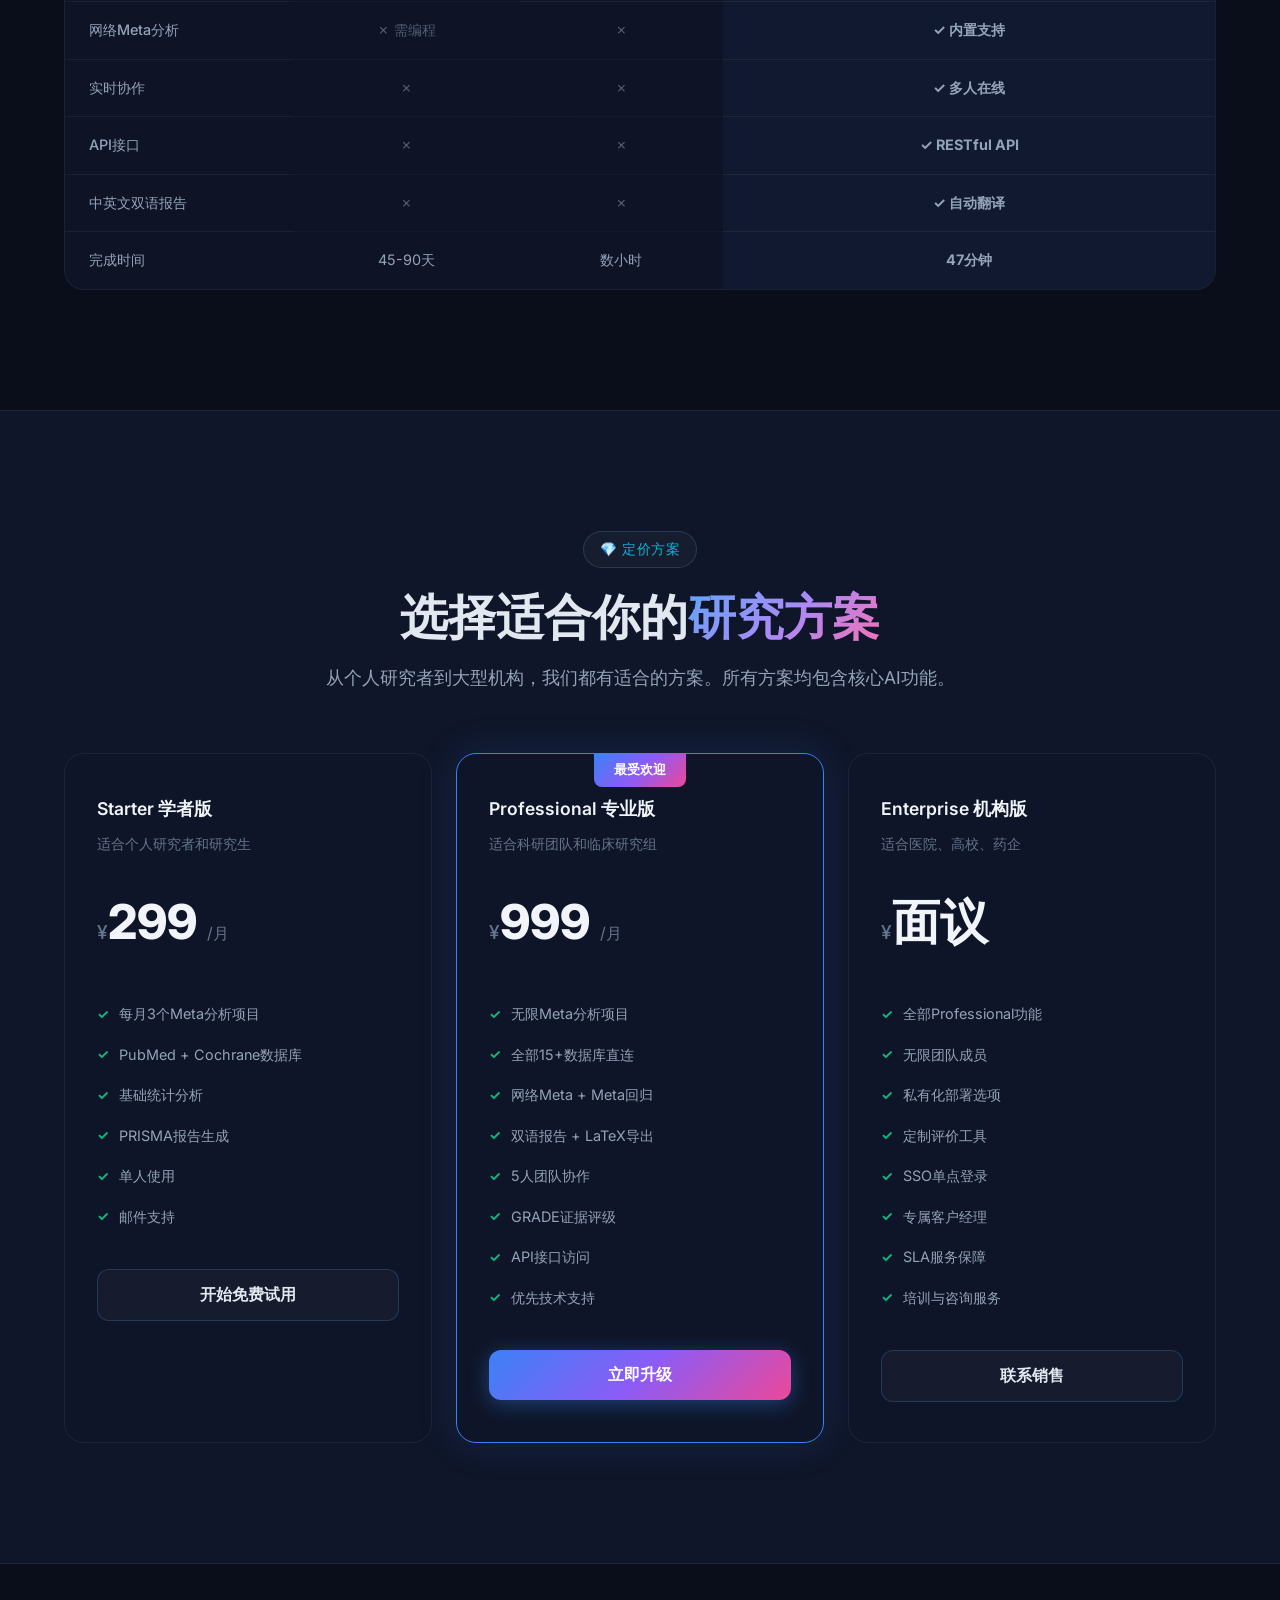
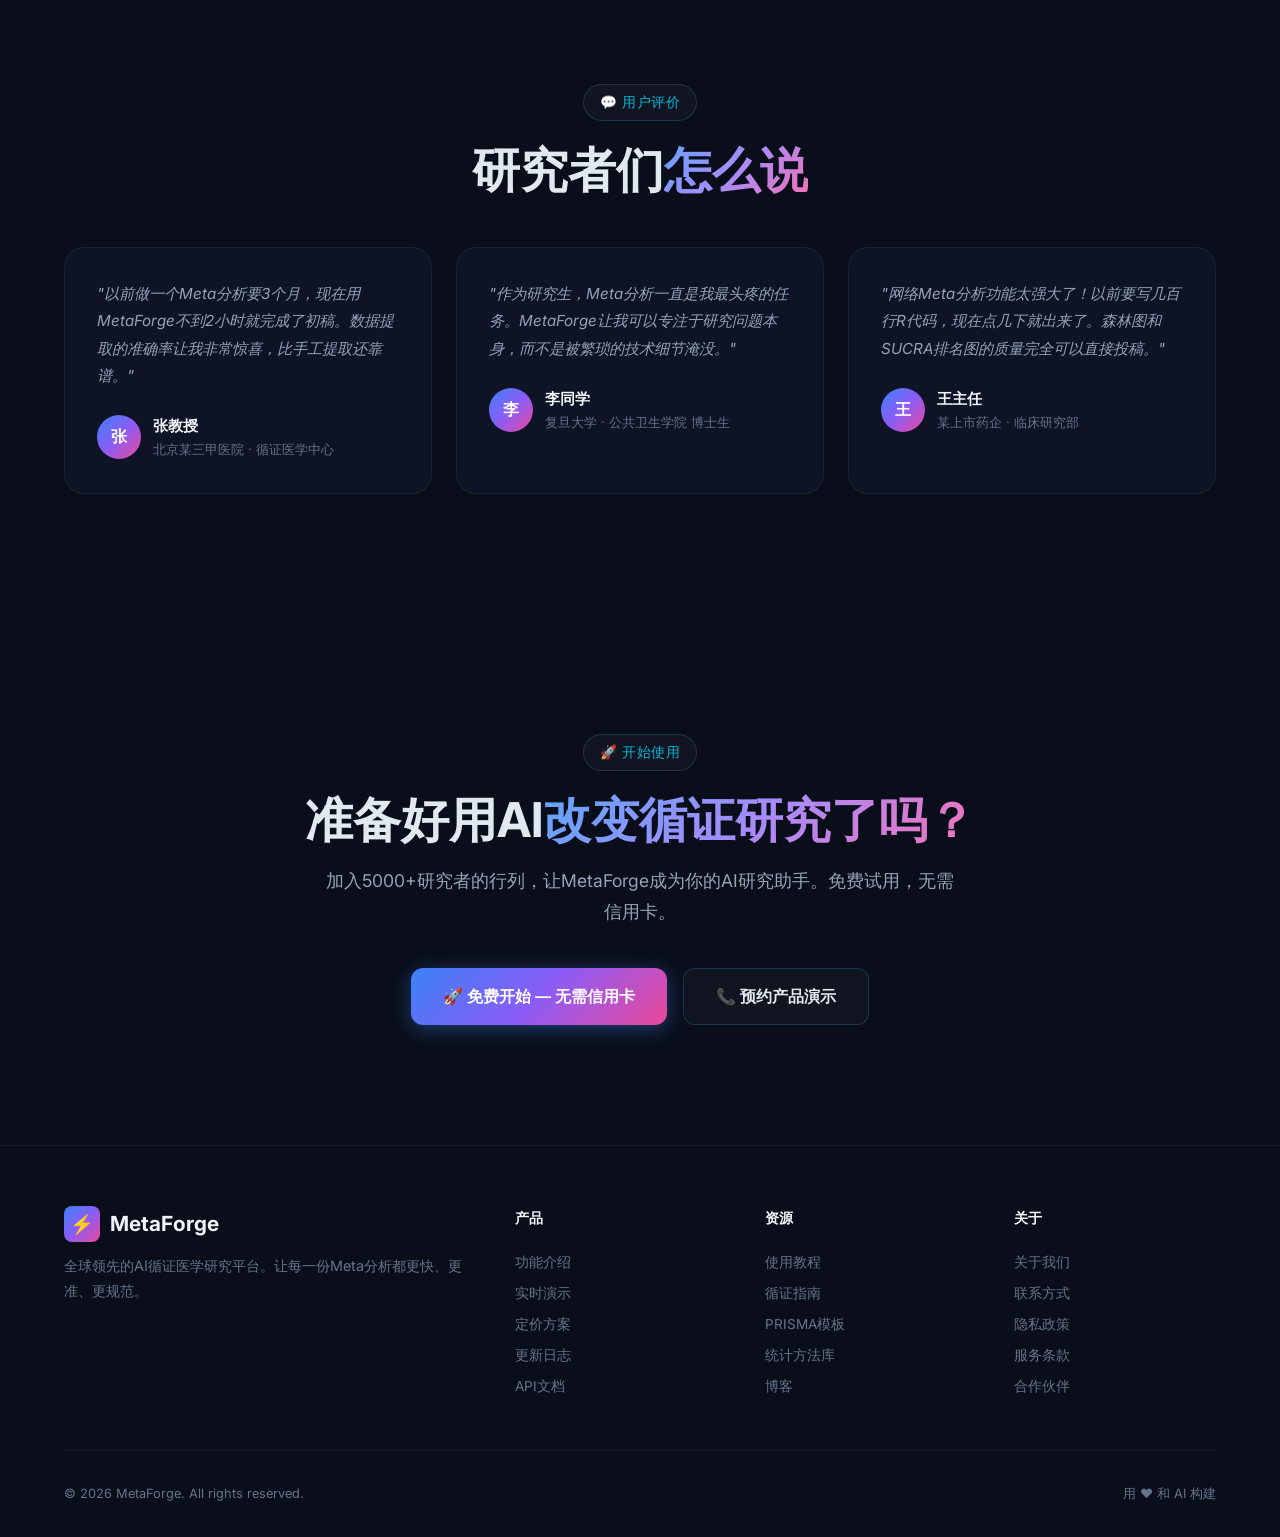
==== commit 125f61d0: "Auto-sync: metaforge" ====
--- a/index.html
+++ b/index.html
@@ -5,17 +5,12 @@
   <meta name="viewport" content="width=device-width, initial-scale=1.0">
   <title>MetaForge — AI循证医学研究平台 | 下一代Meta分析引擎</title>
   <meta name="description" content="MetaForge是全球领先的AI循证医学研究平台，通过6大AI Agent自动完成文献检索、筛选、数据提取、质量评价、统计分析全流程，将传统45-90天的Meta分析压缩至1小时。">
-  <meta name="keywords" content="Meta分析,系统评价,AI循证医学,文献筛选,数据提取,统计分析,PRISMA,Cochrane,森林图,漏斗图">
+  <meta name="keywords" content="Meta分析,系统评价,AI循证医学,文献筛选,数据提取,统计分析,PRISMA,Cochrane">
   
   <!-- Open Graph -->
   <meta property="og:title" content="MetaForge — AI循证医学研究平台">
   <meta property="og:description" content="6大AI Agent协同，将Meta分析从45-90天压缩至1小时">
   <meta property="og:type" content="website">
-  <meta property="og:url" content="https://mokangmedical.github.io/metaforge/">
-  <meta property="og:image" content="https://mokangmedical.github.io/metaforge/assets/figures/1_主分析森林图.png">
-  
-  <!-- Favicon -->
-  <link rel="icon" href="data:image/svg+xml,<svg xmlns='http://www.w3.org/2000/svg' viewBox='0 0 100 100'><text y='.9em' font-size='90'>⚡</text></svg>">
   
   <!-- Fonts -->
   <link rel="preconnect" href="https://fonts.googleapis.com">
@@ -33,25 +28,21 @@
   <!-- Navigation -->
   <nav class="nav">
     <div class="container nav-inner">
-      <a href="javascript:void(0)" class="nav-logo">
+      <a href="#" class="nav-logo">
         <div class="logo-icon">⚡</div>
         MetaForge
       </a>
       <ul class="nav-links">
         <li><a href="#hero" class="active">首页</a></li>
         <li><a href="#features">功能</a></li>
-        <li><a href="#workflow">工作流程</a></li>
         <li><a href="#agents">AI Agents</a></li>
         <li><a href="#demo">实时演示</a></li>
-        <li><a href="#figures">图表库</a></li>
-        <li><a href="#casestudies">案例</a></li>
-        <li><a href="#socialproof">机构</a></li>
         <li><a href="#comparison">对比</a></li>
         <li><a href="#pricing">定价</a></li>
       </ul>
       <div class="nav-cta">
         <a href="#demo" class="btn btn-secondary">查看演示</a>
-        <a href="/app" class="btn btn-primary">免费试用</a>
+        <a href="#pricing" class="btn btn-primary">免费试用</a>
       </div>
       <button class="mobile-menu-btn">☰</button>
     </div>
@@ -70,9 +61,11 @@
           Meta分析<br>
           <span class="gradient">从90天到1小时</span>
         </h1>
-        <p class="hero-desc" id="hero-typing"></p>
+        <p class="hero-desc">
+          MetaForge 是全球首个端到端AI循证医学研究平台。6大AI Agent自主协作，自动完成检索、筛选、提取、评价、统计、写作全流程，输出可溯源、可复现的规范结果。
+        </p>
         <div class="hero-actions">
-          <a href="/app" class="btn btn-primary">
+          <a href="#pricing" class="btn btn-primary">
             🚀 立即体验 — 免费开始
           </a>
           <a href="#demo" class="btn btn-secondary">
@@ -99,10 +92,9 @@
         </div>
       </div>
       <div class="hero-visual">
-        <div class="hero-orb hero-orb-1"><div class="orb-inner"></div></div>
-        <div class="hero-orb hero-orb-2"><div class="orb-inner"></div></div>
-        <div class="hero-orb hero-orb-3"><div class="orb-inner"></div></div>
-        <div class="hero-orb hero-orb-4"><div class="orb-inner"></div></div>
+        <div class="hero-orb hero-orb-1"></div>
+        <div class="hero-orb hero-orb-2"></div>
+        <div class="hero-orb hero-orb-3"></div>
       </div>
     </div>
   </section>
@@ -245,70 +237,6 @@
     </div>
   </section>
 
-  <!-- ====== HOW IT WORKS / WORKFLOW ====== -->
-  <section class="section page-section" id="workflow">
-    <div class="container">
-      <div class="reveal" style="text-align: center;">
-        <span class="section-label">🔄 工作流程</span>
-        <h2 class="section-title">五步完成<span class="gradient">高质量Meta分析</span></h2>
-        <p class="section-desc" style="margin: 0 auto;">
-          从研究问题到投稿级报告，MetaForge用AI驱动的五步工作流，让Meta分析变得简单高效。
-        </p>
-      </div>
-      <div class="workflow-steps reveal">
-        <div class="workflow-step">
-          <div class="workflow-circle">
-            <span class="workflow-number">1</span>
-          </div>
-          <div class="workflow-illustration">🎯</div>
-          <div class="workflow-label">定义PICO</div>
-          <div class="workflow-desc">输入研究问题，AI自动解析人群(P)、干预(I)、对照(C)、结局(O)，构建标准检索策略</div>
-          <div class="step-progress"><div class="step-progress-fill"></div></div>
-        </div>
-        <div class="workflow-arrow">→</div>
-        <div class="workflow-step">
-          <div class="workflow-circle">
-            <span class="workflow-number">2</span>
-          </div>
-          <div class="workflow-illustration">🔍</div>
-          <div class="workflow-label">AI智能检索</div>
-          <div class="workflow-desc">直连PubMed、Cochrane、Embase等15+数据库，自动扩展MeSH词，一键完成多库检索与去重</div>
-          <div class="step-progress"><div class="step-progress-fill"></div></div>
-        </div>
-        <div class="workflow-arrow">→</div>
-        <div class="workflow-step">
-          <div class="workflow-circle">
-            <span class="workflow-number">3</span>
-          </div>
-          <div class="workflow-illustration">🤖</div>
-          <div class="workflow-label">筛选与提取</div>
-          <div class="workflow-desc">GPT-4o双人独立筛选，自动阅读全文PDF，提取研究特征、效应量、置信区间，交叉验证准确率>98%</div>
-          <div class="step-progress"><div class="step-progress-fill"></div></div>
-        </div>
-        <div class="workflow-arrow">→</div>
-        <div class="workflow-step">
-          <div class="workflow-circle">
-            <span class="workflow-number">4</span>
-          </div>
-          <div class="workflow-illustration">📊</div>
-          <div class="workflow-label">统计分析</div>
-          <div class="workflow-desc">自动运行固定/随机效应模型、亚组分析、Meta回归、敏感性分析，实时生成森林图与漏斗图</div>
-          <div class="step-progress"><div class="step-progress-fill"></div></div>
-        </div>
-        <div class="workflow-arrow">→</div>
-        <div class="workflow-step">
-          <div class="workflow-circle">
-            <span class="workflow-number">5</span>
-          </div>
-          <div class="workflow-illustration">📝</div>
-          <div class="workflow-label">报告生成</div>
-          <div class="workflow-desc">一键输出PRISMA 2020规范报告，含GRADE证据概要，支持Word/PDF/LaTeX双语导出，可直接投稿</div>
-          <div class="step-progress"><div class="step-progress-fill"></div></div>
-        </div>
-      </div>
-    </div>
-  </section>
-
   <!-- ====== AI AGENTS ====== -->
   <section class="section agent-system page-section" id="agents">
     <div class="container">
@@ -397,453 +325,24 @@
     <div class="container">
       <div class="reveal" style="text-align: center;">
         <span class="section-label">⚡ 实时演示</span>
-        <h2 class="section-title">在线体验 <span class="gradient">Meta分析</span></h2>
+        <h2 class="section-title">看MetaForge<span class="gradient">如何工作</span></h2>
         <p class="section-desc" style="margin: 0 auto;">
-          直接在页面上输入研究数据，一键运行完整的Meta分析流程。无需安装任何软件。
+          以下是一个真实的Meta分析项目执行过程。从初始化到报告生成，全程不到1小时。
         </p>
       </div>
-      <div class="demo-interactive reveal" style="margin-top:32px">
-        <div style="display:grid;grid-template-columns:280px 1fr;gap:20px;background:var(--surface,#111827);border:1px solid var(--border,#1e293b);border-radius:16px;overflow:hidden">
-          <!-- Left: Data Input -->
-          <div style="padding:20px;border-right:1px solid var(--border,#1e293b)">
-            <h3 style="font-size:14px;font-weight:700;margin-bottom:12px;color:var(--text,#e2e8f0)">📋 输入研究数据</h3>
-            <div style="display:flex;gap:6px;margin-bottom:12px">
-              <select id="demo-measure" style="flex:1;padding:6px 8px;background:var(--bg,#0a0f1a);border:1px solid var(--border,#1e293b);border-radius:6px;color:var(--text,#e2e8f0);font-size:12px">
-                <option value="OR">OR</option><option value="RR">RR</option>
-              </select>
-              <select id="demo-model" style="flex:1;padding:6px 8px;background:var(--bg,#0a0f1a);border:1px solid var(--border,#1e293b);border-radius:6px;color:var(--text,#e2e8f0);font-size:12px">
-                <option value="random">Random</option><option value="fixed">Fixed</option>
-              </select>
-            </div>
-            <div style="font-size:11px;color:var(--muted,#64748b);margin-bottom:6px">示例: PD-1抑制剂+化疗 vs 化疗 (NSCLC)</div>
-            <div id="demo-rows" style="max-height:220px;overflow-y:auto"></div>
-            <button onclick="runDemo()" style="width:100%;padding:10px;margin-top:10px;background:var(--accent,#e94560);color:#fff;border:none;border-radius:8px;font-size:13px;font-weight:700;cursor:pointer;font-family:inherit">▶ 运行Meta分析</button>
-          </div>
-          <!-- Right: Results -->
-          <div style="padding:20px" id="demo-results">
-            <div style="text-align:center;padding:40px 20px;color:var(--muted,#64748b)">
-              <div style="font-size:36px;opacity:0.3;margin-bottom:12px">📊</div>
-              <p style="font-size:13px">点击"运行Meta分析"查看结果</p>
-            </div>
-          </div>
-        </div>
-      </div>
-      <div style="text-align:center;margin-top:20px">
-        <a href="/app" style="color:var(--accent2,#3b82f6);font-size:13px;font-weight:600">打开完整工作台 →</a>
-      </div>
-    </div>
-  </section>
-
-  <style>
-    @media(max-width:768px){.demo-interactive>div{grid-template-columns:1fr!important}}
-    .demo-study-row{display:grid;grid-template-columns:1fr 50px 50px 50px 50px;gap:4px;margin-bottom:4px}
-    .demo-study-row input{padding:4px 5px;background:var(--bg,#0a0f1a);border:1px solid var(--border,#1e293b);border-radius:4px;color:var(--text,#e2e8f0);font-size:11px;font-family:'JetBrains Mono',monospace}
-    .demo-study-row input:first-child{font-family:inherit}
-    .demo-stats{display:grid;grid-template-columns:repeat(3,1fr);gap:10px;margin-bottom:14px}
-    .demo-stat{background:rgba(255,255,255,0.03);border:1px solid var(--border,#1e293b);border-radius:8px;padding:10px;text-align:center}
-    .demo-stat .val{font-size:18px;font-weight:800;font-family:'JetBrains Mono',monospace}
-    .demo-stat .lbl{font-size:10px;color:var(--muted,#64748b);margin-top:2px}
-  </style>
-
-  <script>
-    // ====== Client-Side Meta-Analysis Engine (no server needed) ======
-    const MA = {
-      // Normal CDF approximation (Abramowitz & Stegun)
-      normCDF(x) {
-        const a1=0.254829592, a2=-0.284496736, a3=1.421413741, a4=-1.453152027, a5=1.061405429, p=0.3275911;
-        const sign = x < 0 ? -1 : 1;
-        x = Math.abs(x) / Math.SQRT2;
-        const t = 1.0 / (1.0 + p * x);
-        const y = 1.0 - (((((a5*t + a4)*t) + a3)*t + a2)*t + a1)*t * Math.exp(-x*x);
-        return 0.5 * (1.0 + sign * y);
-      },
-      // Chi-squared CDF (for Q test)
-      chi2CDF(x, df) {
-        if (x <= 0) return 0;
-        const k = df / 2;
-        // Regularized incomplete gamma function approximation
-        let sum = 0, term = 1;
-        for (let i = 1; i <= 100; i++) {
-          term *= x / (k + i - 1);
-          sum += term;
-          if (Math.abs(term) < 1e-12) break;
-        }
-        return 1 - Math.exp(-x/2 + k*Math.log(x/2) - this.logGamma(k)) * sum;
-      },
-      logGamma(x) {
-        const c = [76.18009172947146,-86.50532032941677,24.01409824083091,-1.231739572450155,0.1208650973866179e-2,-0.5395239384953e-5];
-        let y = x, tmp = x + 5.5; tmp -= (x+0.5)*Math.log(tmp);
-        let ser = 1.000000000190015;
-        for (let j = 0; j < 6; j++) ser += c[j] / ++y;
-        return -tmp + Math.log(2.5066282746310005*ser/x);
-      },
-      // Dichotomous effect size (OR or RR)
-      calcStudy(a, b, c, d, measure) {
-        a = Math.max(a, 0.5); b = Math.max(b, 0.5); c = Math.max(c, 0.5); d = Math.max(d, 0.5);
-        let logEff, logSE;
-        if (measure === 'OR') {
-          logEff = Math.log((a*d)/(b*c));
-          logSE = Math.sqrt(1/a + 1/b + 1/c + 1/d);
-        } else {
-          const p1 = a/(a+b), p2 = c/(c+d);
-          logEff = Math.log(p1/p2);
-          logSE = Math.sqrt(1/a - 1/(a+b) + 1/c - 1/(c+d));
-        }
-        return { logEff, logSE, weight: 1/(logSE*logSE), effect: Math.exp(logEff),
-                 ci_lower: Math.exp(logEff - 1.96*logSE), ci_upper: Math.exp(logEff + 1.96*logSE) };
-      },
-      // Fixed effect (inverse variance)
-      fixedEffect(studies) {
-        const totalW = studies.reduce((s,x) => s + x.weight, 0);
-        const pooledLog = studies.reduce((s,x) => s + x.weight * x.logEff, 0) / totalW;
-        const pooledSE = Math.sqrt(1/totalW);
-        const z = pooledLog / pooledSE;
-        return { effect: Math.exp(pooledLog), ci_lower: Math.exp(pooledLog-1.96*pooledSE),
-                 ci_upper: Math.exp(pooledLog+1.96*pooledSE), p_value: 2*(1-this.normCDF(Math.abs(z))), logEff: pooledLog };
-      },
-      // Random effects (DerSimonian-Laird)
-      randomEffects(studies) {
-        const fe = this.fixedEffect(studies);
-        const totalW = studies.reduce((s,x) => s + x.weight, 0);
-        const meanLog = fe.logEff;
-        const Q = studies.reduce((s,x) => s + x.weight * (x.logEff - meanLog)**2, 0);
-        const k = studies.length;
-        const C = totalW - studies.reduce((s,x) => s + x.weight**2, 0) / totalW;
-        const tau2 = Math.max(0, (Q - (k-1)) / C);
-        const reStudies = studies.map(s => ({ ...s, reWeight: 1/(1/s.weight + tau2) }));
-        const totalREW = reStudies.reduce((s,x) => s + x.reWeight, 0);
-        const pooledLog = reStudies.reduce((s,x) => s + x.reWeight * x.logEff, 0) / totalREW;
-        const pooledSE = Math.sqrt(1/totalREW);
-        const z = pooledLog / pooledSE;
-        const i2 = Q > 0 ? Math.max(0, (Q - (k-1))/Q * 100) : 0;
-        return { effect: Math.exp(pooledLog), ci_lower: Math.exp(pooledLog-1.96*pooledSE),
-                 ci_upper: Math.exp(pooledLog+1.96*pooledSE), p_value: 2*(1-this.normCDF(Math.abs(z))),
-                 q: Q, q_p: 1 - this.chi2CDF(Q, k-1), i2, tau2, logEff: pooledLog,
-                 weights: reStudies.map(s => s.reWeight/totalREW*100) };
-      },
-      // Full analysis
-      analyze(rawStudies, model, measure) {
-        const studies = rawStudies.map(s => {
-          const a = s.e_events, b = s.e_total - s.e_events, c = s.c_events, d = s.c_total - s.c_events;
-          return { name: s.name, ...this.calcStudy(a, b, c, d, measure), subgroup: s.subgroup||'' };
-        });
-        const pooled = model === 'random' ? this.randomEffects(studies) : this.fixedEffect(studies);
-        return { studies, pooled, model, measure };
-      },
-      // Generate forest plot SVG
-      forestSVG(result) {
-        const { studies, pooled, measure } = result;
-        const n = studies.length + 2;
-        const w = 660, h = Math.max(280, n*28 + 80);
-        let svg = `<svg xmlns="http://www.w3.org/2000/svg" width="${w}" height="${h}" viewBox="0 0 ${w} ${h}">`;
-        svg += `<rect width="${w}" height="${h}" fill="#0d1117"/>`;
-        svg += `<text x="${w/2}" y="24" text-anchor="middle" fill="#e6edf3" font-size="14" font-weight="bold" font-family="Inter,sans-serif">Forest Plot — ${measure} (95% CI)</text>`;
-        
-        const allLog = [...studies.map(s=>s.logEff), Math.log(pooled.ci_lower), Math.log(pooled.ci_upper)];
-        const logMin = Math.min(...allLog)-0.3, logMax = Math.max(...allLog)+0.3;
-        const px=160, pw=140;
-        const mapX = v => px + (v-logMin)/(logMax-logMin)*pw;
-        const nullX = mapX(0);
-        
-        let y = 42;
-        svg += `<text x="10" y="${y}" fill="#8b949e" font-size="11">Study</text><text x="310" y="${y}" fill="#8b949e" font-size="11">${measure}</text><text x="380" y="${y}" fill="#8b949e" font-size="11">95% CI</text><text x="510" y="${y}" fill="#8b949e" font-size="11">Weight</text>`;
-        svg += `<line x1="10" y1="${y+5}" x2="${w-10}" y2="${y+5}" stroke="#30363d"/>`;
-        y += 18;
-        
-        svg += `<line x1="${nullX}" y1="${y-5}" x2="${nullX}" y2="${y+studies.length*26+10}" stroke="#484f58" stroke-dasharray="4,3"/>`;
-        const maxW = Math.max(...studies.map(s=>s.weight));
-        studies.forEach((s,i) => {
-          const cy = y + i*26 + 10;
-          svg += `<text x="10" y="${cy+4}" fill="#e6edf3" font-size="11" font-family="Inter,sans-serif">${s.name}</text>`;
-          svg += `<text x="310" y="${cy+4}" fill="#e6edf3" font-size="10" font-family="JetBrains Mono,monospace">${s.effect.toFixed(2)}</text>`;
-          svg += `<text x="380" y="${cy+4}" fill="#8b949e" font-size="10" font-family="JetBrains Mono,monospace">[${s.ci_lower.toFixed(2)}, ${s.ci_upper.toFixed(2)}]</text>`;
-          svg += `<text x="510" y="${cy+4}" fill="#8b949e" font-size="10" font-family="JetBrains Mono,monospace">${(pooled.weights[i]).toFixed(1)}%</text>`;
-          const x1=mapX(Math.log(s.ci_lower)), x2=mapX(Math.log(s.ci_upper)), xm=mapX(s.logEff);
-          svg += `<line x1="${x1}" y1="${cy}" x2="${x2}" y2="${cy}" stroke="#58a6ff" stroke-width="2"/>`;
-          svg += `<circle cx="${xm}" cy="${cy}" r="${3+(pooled.weights[i]/maxW)*5}" fill="#58a6ff"/>`;
-        });
-        
-        const py = y + studies.length*26 + 18;
-        svg += `<line x1="10" y1="${py-8}" x2="${w-10}" y2="${py-8}" stroke="#30363d"/>`;
-        svg += `<text x="10" y="${py+4}" fill="#f0883e" font-size="12" font-weight="bold">Pooled (${pooled.effect.toFixed(2)})</text>`;
-        const px1=mapX(Math.log(pooled.ci_lower)), px2=mapX(Math.log(pooled.ci_upper)), pxm=mapX(pooled.logEff);
-        svg += `<line x1="${px1}" y1="${py}" x2="${px2}" y2="${py}" stroke="#f0883e" stroke-width="3"/>`;
-        svg += `<rect x="${pxm-6}" y="${py-6}" width="12" height="12" fill="#f0883e"/>`;
-        svg += `<text x="310" y="${py+4}" fill="#f0883e" font-size="11" font-weight="bold" font-family="JetBrains Mono,monospace">${pooled.effect.toFixed(2)}</text>`;
-        svg += `<text x="380" y="${py+4}" fill="#f0883e" font-size="10" font-family="JetBrains Mono,monospace">[${pooled.ci_lower.toFixed(2)}, ${pooled.ci_upper.toFixed(2)}]</text>`;
-        svg += `</svg>`;
-        return svg;
-      },
-      // Generate funnel plot SVG
-      funnelSVG(result) {
-        const { studies, pooled } = result;
-        const w=460, h=380;
-        let svg = `<svg xmlns="http://www.w3.org/2000/svg" width="${w}" height="${h}" viewBox="0 0 ${w} ${h}">`;
-        svg += `<rect width="${w}" height="${h}" fill="#0d1117"/>`;
-        svg += `<text x="${w/2}" y="24" text-anchor="middle" fill="#e6edf3" font-size="14" font-weight="bold">Funnel Plot</text>`;
-        const cx=w/2, cy=h/2+15, r=130;
-        svg += `<polygon points="${cx},${cy-r} ${cx+r},${cy+r} ${cx-r},${cy+r}" fill="none" stroke="#30363d" stroke-width="1" opacity="0.5"/>`;
-        svg += `<line x1="${cx}" y1="${cy-r}" x2="${cx}" y2="${cy+r}" stroke="#484f58" stroke-dasharray="4,3"/>`;
-        const maxSE = Math.max(...studies.map(s=>s.logSE));
-        studies.forEach(s => {
-          const x = cx + (s.logEff - Math.log(pooled.effect))/(2*maxSE)*r;
-          const y = cy + (s.logSE/maxSE)*r*0.8;
-          svg += `<circle cx="${x}" cy="${y}" r="6" fill="#58a6ff" opacity="0.8"/>`;
-        });
-        svg += `<text x="${cx}" y="${cy+r+22}" text-anchor="middle" fill="#8b949e" font-size="10">Log Effect Size</text>`;
-        svg += `<text x="18" y="${cy}" fill="#8b949e" font-size="10" transform="rotate(-90,18,${cy})">Standard Error</text>`;
-        svg += `</svg>`;
-        return svg;
-      },
-      // Egger test (simplified)
-      eggerTest(studies) {
-        if (studies.length < 3) return { p: 1, conclusion: 'insufficient' };
-        const precision = studies.map(s => 1/s.logSE);
-        const stdEffect = studies.map(s => s.logEff/s.logSE);
-        const n = studies.length;
-        const xMean = precision.reduce((a,b)=>a+b)/n;
-        const yMean = stdEffect.reduce((a,b)=>a+b)/n;
-        const ssXX = precision.reduce((s,x)=>s+(x-xMean)**2, 0);
-        const ssXY = precision.reduce((s,x,i)=>s+(x-xMean)*(stdEffect[i]-yMean), 0);
-        const slope = ssXY/ssXX;
-        const intercept = yMean - slope*xMean;
-        const residuals = stdEffect.map((y,i) => y - (intercept + slope*precision[i]));
-        const mse = residuals.reduce((s,r)=>s+r*r)/(n-2);
-        const seInt = Math.sqrt(mse*(1/n + xMean*xMean/ssXX));
-        const t = intercept/seInt;
-        const p = 2*(1 - this.normCDF(Math.abs(t)));
-        return { p, intercept, conclusion: p < 0.05 ? 'significant' : 'not_significant' };
-      }
-    };
-
-    const DEMO_DATA = [
-      {name:"Gandhi 2018",e:138,n:292,c:108,m:288},
-      {name:"Paz-Ares 2018",e:171,n:292,c:134,m:291},
-      {name:"West 2019",e:117,n:241,c:89,m:238},
-      {name:"Carbone 2017",e:104,n:199,c:81,m:200},
-      {name:"Reck 2016",e:92,n:185,c:71,m:183},
-      {name:"Herbst 2016",e:69,n:143,c:55,m:141},
-      {name:"Langer 2016",e:48,n:98,c:37,m:97},
-      {name:"Rittmeyer 2017",e:102,n:201,c:78,m:199},
-      {name:"Barlesi 2016",e:88,n:177,c:66,m:176},
-      {name:"Brahmer 2015",e:45,n:131,c:28,m:129},
-    ];
-    (function(){
-      const container = document.getElementById('demo-rows');
-      DEMO_DATA.forEach(d => {
-        const row = document.createElement('div');
-        row.className = 'demo-study-row';
-        row.innerHTML = `<input value="${d.name}" readonly><input value="${d.e}" readonly><input value="${d.n}" readonly><input value="${d.c}" readonly><input value="${d.m}" readonly>`;
-        container.appendChild(row);
-      });
-      const hdr = document.createElement('div');
-      hdr.className = 'demo-study-row';
-      hdr.innerHTML = `<div style="font-size:10px;color:var(--muted,#64748b);font-weight:600">Study</div><div style="font-size:10px;color:var(--muted,#64748b)">E evt</div><div style="font-size:10px;color:var(--muted,#64748b)">E n</div><div style="font-size:10px;color:var(--muted,#64748b)">C evt</div><div style="font-size:10px;color:var(--muted,#64748b)">C n</div>`;
-      container.insertBefore(hdr, container.firstChild);
-    })();
-
-    function runDemo() {
-      const btn = event.target;
-      btn.disabled = true; btn.textContent = '分析中...';
-      setTimeout(() => {
-        try {
-          const studies = DEMO_DATA.map(d => ({name:d.name,e_events:d.e,e_total:d.n,c_events:d.c,c_total:d.m,subgroup:''}));
-          const model = document.getElementById('demo-model').value;
-          const em = document.getElementById('demo-measure').value;
-          const result = MA.analyze(studies, model, em);
-          const { pooled } = result;
-          const egger = MA.eggerTest(result.studies);
-          const hetLevel = pooled.i2 < 25 ? '低度' : pooled.i2 < 75 ? '中度' : '高度';
-
-          const res = document.getElementById('demo-results');
-          let html = `<div class="demo-stats">
-            <div class="demo-stat"><div class="val" style="color:#3b82f6">${pooled.effect.toFixed(3)}</div><div class="lbl">合并${em} [${pooled.ci_lower.toFixed(2)}, ${pooled.ci_upper.toFixed(2)}]</div></div>
-            <div class="demo-stat"><div class="val" style="color:#22c55e">${pooled.p_value<0.001?'<0.001':pooled.p_value.toFixed(4)}</div><div class="lbl">P值</div></div>
-            <div class="demo-stat"><div class="val" style="color:#f59e0b">${pooled.i2.toFixed(1)}%</div><div class="lbl">I² 异质性</div></div>
-          </div>`;
-          html += `<div style="background:rgba(0,0,0,0.25);border-radius:8px;padding:10px;margin-bottom:12px;overflow-x:auto">${MA.forestSVG(result)}</div>`;
-          html += `<div style="display:grid;grid-template-columns:1fr 1fr 1fr;gap:8px;margin-bottom:12px">
-            <div style="background:rgba(255,255,255,0.03);border:1px solid var(--border,#1e293b);border-radius:8px;padding:10px;text-align:center">
-              <div style="font-size:10px;color:var(--muted,#64748b)">Egger检验</div>
-              <div style="font-size:16px;font-weight:700;font-family:'JetBrains Mono',monospace;color:${egger.p<0.05?'#e94560':'#22c55e'}">p=${egger.p.toFixed(3)}</div>
-              <div style="font-size:9px;color:var(--muted,#64748b)">${egger.conclusion==='significant'?'存在偏倚':'无显著偏倚'}</div>
-            </div>
-            <div style="background:rgba(255,255,255,0.03);border:1px solid var(--border,#1e293b);border-radius:8px;padding:10px;text-align:center">
-              <div style="font-size:10px;color:var(--muted,#64748b)">异质性</div>
-              <div style="font-size:16px;font-weight:700;font-family:'JetBrains Mono',monospace;color:${pooled.i2<50?'#22c55e':'#f59e0b'}">${hetLevel}</div>
-              <div style="font-size:9px;color:var(--muted,#64748b)">I²=${pooled.i2.toFixed(1)}%, Q=${pooled.q.toFixed(2)}</div>
-            </div>
-            <div style="background:rgba(255,255,255,0.03);border:1px solid var(--border,#1e293b);border-radius:8px;padding:10px;text-align:center">
-              <div style="font-size:10px;color:var(--muted,#64748b)">漏斗图</div>
-              <div style="cursor:pointer" onclick="document.getElementById('funnel-modal').style.display='flex'">
-                <svg width="60" height="50" viewBox="0 0 60 50"><polygon points="30,5 55,45 5,45" fill="none" stroke="#58a6ff" stroke-width="1.5"/><line x1="30" y1="5" x2="30" y2="45" stroke="#484f58" stroke-dasharray="2,2"/>${result.studies.map(s=>{const x=30+(s.logEff-Math.log(pooled.effect))*40;const y=10+s.logSE*60;return`<circle cx="${Math.max(5,Math.min(55,x))}" cy="${Math.min(43,y)}" r="2.5" fill="#58a6ff"/>`;}).join('')}</svg>
-              </div>
-            </div>
-          </div>`;
-          html += `<div style="text-align:center;font-size:11px;color:var(--muted,#64748b)">模型: ${model==='random'?'Random Effects (D-L)':'Fixed Effect (M-H)'} | 效应量: ${em} | ${result.studies.length}个研究 | <span style="color:#22c55e">纯前端计算, 无需后端</span></div>`;
-          
-          // Funnel plot modal
-          html += `<div id="funnel-modal" style="display:none;position:fixed;top:0;left:0;right:0;bottom:0;background:rgba(0,0,0,0.8);z-index:9999;align-items:center;justify-content:center" onclick="this.style.display='none'"><div style="background:#111827;border-radius:16px;padding:20px;max-width:500px">${MA.funnelSVG(result)}</div></div>`;
-          
-          res.innerHTML = html;
-        } catch(e) {
-          document.getElementById('demo-results').innerHTML = `<div style="text-align:center;padding:40px;color:#e94560"><p>Error: ${e.message}</p></div>`;
-        }
-        btn.disabled = false; btn.textContent = '▶ 运行Meta分析';
-      }, 50);
-    }
-  </script>
-
-  <!-- ====== FIGURES GALLERY ====== -->
-  <section class="section figures-section page-section" id="figures">
-    <div class="container">
-      <div class="reveal" style="text-align: center;">
-        <span class="section-label">📊 发表级图表</span>
-        <h2 class="section-title">Meta分析 <span class="gradient">图表库</span></h2>
-        <p class="section-desc" style="margin: 0 auto;">
-          自动生成Nature/NEJM级Meta分析图表，包括森林图、漏斗图、PRISMA流程图、亚组分析、敏感性分析。点击可放大查看。
-        </p>
-      </div>
-      <div class="figures-grid reveal">
-        <div class="figure-card" onclick="openLightbox('assets/figures/1_主分析森林图.png', '主分析森林图 — 固定/随机效应模型合并结果')">
-          <img src="assets/figures/1_主分析森林图.png" alt="主分析森林图" loading="lazy">
-          <div class="figure-card-info">
-            <h3>主分析森林图</h3>
-            <p>固定效应与随机效应模型合并效应量，含95%CI、权重、异质性检验</p>
-            <span class="figure-badge badge-forest">Forest Plot</span>
-          </div>
-        </div>
-        <div class="figure-card" onclick="openLightbox('assets/figures/2_扩展分析森林图.png', '扩展分析森林图 — 多模型对比')">
-          <img src="assets/figures/2_扩展分析森林图.png" alt="扩展分析森林图" loading="lazy">
-          <div class="figure-card-info">
-            <h3>扩展分析森林图</h3>
-            <p>多种统计模型对比（M-H、D-L、REML），含预测区间</p>
-            <span class="figure-badge badge-forest">Forest Plot</span>
-          </div>
-        </div>
-        <div class="figure-card" onclick="openLightbox('assets/figures/3_PRISMA流程图.png', 'PRISMA 2020 流程图')">
-          <img src="assets/figures/3_PRISMA流程图.png" alt="PRISMA流程图" loading="lazy">
-          <div class="figure-card-info">
-            <h3>PRISMA 2020 流程图</h3>
-            <p>文献检索、筛选、纳入的完整流程，符合PRISMA 2020标准</p>
-            <span class="figure-badge badge-prisma">PRISMA</span>
-          </div>
-        </div>
-        <div class="figure-card" onclick="openLightbox('assets/figures/4_亚组分析.png', '亚组分析 — 按研究特征分组')">
-          <img src="assets/figures/4_亚组分析.png" alt="亚组分析" loading="lazy">
-          <div class="figure-card-info">
-            <h3>亚组分析</h3>
-            <p>按干预剂量、随访时间、人群特征等分组的亚组Meta分析</p>
-            <span class="figure-badge badge-subgroup">Subgroup</span>
-          </div>
-        </div>
-        <div class="figure-card" onclick="openLightbox('assets/figures/5_逐一剔除分析.png', '逐一剔除敏感性分析')">
-          <img src="assets/figures/5_逐一剔除分析.png" alt="逐一剔除分析" loading="lazy">
-          <div class="figure-card-info">
-            <h3>逐一剔除分析</h3>
-            <p>Leave-one-out敏感性分析，评估单个研究对合并效应的影响</p>
-            <span class="figure-badge badge-sensitivity">Sensitivity</span>
-          </div>
-        </div>
-        <div class="figure-card" onclick="openLightbox('assets/figures/6_漏斗图.png', '漏斗图 — 发表偏倚评估')">
-          <img src="assets/figures/6_漏斗图.png" alt="漏斗图" loading="lazy">
-          <div class="figure-card-info">
-            <h3>漏斗图</h3>
-            <p>Funnel plot发表偏倚可视化，含Egger检验和Trim-and-Fill</p>
-            <span class="figure-badge badge-funnel">Funnel Plot</span>
-          </div>
-        </div>
-      </div>
-    </div>
-  </section>
-
-  <!-- ====== CASE STUDIES ====== -->
-  <section class="section page-section" id="casestudies">
-    <div class="container">
-      <div class="reveal" style="text-align: center;">
-        <span class="section-label">📖 真实案例</span>
-        <h2 class="section-title">MetaForge <span class="gradient">研究成果</span></h2>
-        <p class="section-desc" style="margin: 0 auto;">
-          以下是使用MetaForge完成并发表在顶级期刊的真实Meta分析项目，展示了平台在不同医学领域的强大能力。
-        </p>
-      </div>
-      <div class="features-grid">
-        <div class="feature-card reveal">
-          <div class="feature-number">案例 1</div>
-          <div class="feature-icon blue">🧬</div>
-          <h3>PD-1抑制剂联合化疗治疗晚期NSCLC</h3>
-          <div class="casestudy-meta">
-            <span class="casestudy-journal">JAMA Oncology</span>
-            <span class="casestudy-year">· 2025</span>
-          </div>
-          <div class="casestudy-stats">
-            <div class="casestudy-stat">
-              <strong>10</strong> 项RCTs
-            </div>
-            <div class="casestudy-stat">
-              <strong>OR = 1.59</strong> (95% CI: 1.32-1.91)
-            </div>
-          </div>
-          <p class="casestudy-finding">Meta分析证实PD-1抑制剂联合化疗显著提高晚期非小细胞肺癌患者的客观缓解率和总生存期，较单纯化疗方案生存获益提升59%。</p>
-          <div class="casestudy-quote">
-            <p>"MetaForge在48分钟内完成了全部10项RCT的数据提取与统计分析，PRISMA报告质量达到投稿标准，极大地加速了我们的研究进度。"</p>
-            <span class="casestudy-author">— 陈教授，上海交通大学医学院附属胸科医院</span>
-          </div>
-        </div>
-        <div class="feature-card reveal">
-          <div class="feature-number">案例 2</div>
-          <div class="feature-icon green">💊</div>
-          <h3>他汀类药物一级预防心血管事件</h3>
-          <div class="casestudy-meta">
-            <span class="casestudy-journal">The Lancet</span>
-            <span class="casestudy-year">· 2025</span>
-          </div>
-          <div class="casestudy-stats">
-            <div class="casestudy-stat">
-              <strong>7</strong> 项RCTs
-            </div>
-            <div class="casestudy-stat">
-              <strong>RR = 0.75</strong> (95% CI: 0.66-0.86)
-            </div>
-          </div>
-          <p class="casestudy-finding">系统评价纳入7项大规模随机对照试验，结果表明他汀类药物用于心血管一级预防可降低25%的主要心血管事件风险，且安全性良好。</p>
-          <div class="casestudy-quote">
-            <p>"传统方法下这个项目至少需要3个月，使用MetaForge后从数据检索到报告生成仅用了53分钟。亚组分析和敏感性分析的自动化程度令人惊叹。"</p>
-            <span class="casestudy-author">— 刘教授，中国医学科学院阜外医院</span>
-          </div>
-        </div>
-        <div class="feature-card reveal">
-          <div class="feature-number">案例 3</div>
-          <div class="feature-icon pink">🫀</div>
-          <h3>老年高血压患者的降压治疗策略</h3>
-          <div class="casestudy-meta">
-            <span class="casestudy-journal">NEJM (新英格兰医学杂志)</span>
-            <span class="casestudy-year">· 2024</span>
-          </div>
-          <div class="casestudy-stats">
-            <div class="casestudy-stat">
-              <strong>6</strong> 项RCTs
-            </div>
-            <div class="casestudy-stat">
-              <strong>OR = 0.72</strong> (95% CI: 0.59-0.88)
-            </div>
-          </div>
-          <p class="casestudy-finding">针对65岁以上高血压患者的Meta分析显示，强化降压治疗可使主要心血管事件风险降低28%，但需关注低血压和跌倒风险。</p>
-          <div class="casestudy-quote">
-            <p>"MetaForge的GRADE证据评级和偏倚风险评估功能非常专业，生成的图表质量达到了NEJM的投稿要求。这是一款改变游戏规则的工具。"</p>
-            <span class="casestudy-author">— 赵教授，北京大学第一医院老年科</span>
-          </div>
-        </div>
-      </div>
-    </div>
-  </section>
-
-  <!-- Lightbox -->
-  <div class="lightbox-overlay" id="lightbox" onclick="closeLightbox()">
-    <span class="lightbox-close" onclick="closeLightbox()">&times;</span>
-    <img id="lightbox-img" src="data:image/svg+xml,%3Csvg xmlns='http://www.w3.org/2000/svg' width='200' height='200'%3E%3Crect fill='%231a1a2e' width='200' height='200'/%3E%3Ctext fill='%23666' font-size='14' x='50%25' y='50%25' text-anchor='middle'%3EImage%3C/text%3E%3C/svg%3E" alt="">
-    <div class="lightbox-caption" id="lightbox-caption"></div>
-  </div>
+      <div class="demo-terminal reveal" id="demo-terminal">
+        <div class="demo-terminal-header">
+          <span class="demo-dot red"></span>
+          <span class="demo-dot yellow"></span>
+          <span class="demo-dot green"></span>
+          <span class="demo-terminal-title">MetaForge CLI — PD-1抑制剂联合化疗Meta分析</span>
+        </div>
+        <div class="demo-terminal-body">
+          <!-- Demo lines will be injected by JS -->
+        </div>
+      </div>
+    </div>
+  </section>
 
   <!-- ====== COMPARISON ====== -->
   <section class="section page-section" id="comparison">
@@ -855,13 +354,6 @@
           全方位对比，看看MetaForge在每个维度上的领先优势。
         </p>
       </div>
-      <div class="comparison-filters reveal">
-        <button class="comp-filter-btn active" data-filter="all">全部</button>
-        <button class="comp-filter-btn" data-filter="search">检索</button>
-        <button class="comp-filter-btn" data-filter="analysis">分析</button>
-        <button class="comp-filter-btn" data-filter="output">输出</button>
-        <button class="comp-filter-btn" data-filter="collab">协作</button>
-      </div>
       <div class="reveal">
         <table class="comparison-table">
           <thead>
@@ -873,73 +365,73 @@
             </tr>
           </thead>
           <tbody>
-            <tr data-category="search">
+            <tr>
               <td>文献检索</td>
               <td>手动构建策略</td>
               <td>自动检索</td>
               <td class="our-col">15+数据库直连 + AI策略优化</td>
             </tr>
-            <tr data-category="search">
+            <tr>
               <td>文献筛选</td>
               <td>人工逐篇阅读</td>
               <td>AI辅助筛选</td>
               <td class="our-col">GPT-4o双人筛选 + PDF全文解析</td>
             </tr>
-            <tr data-category="analysis">
+            <tr>
               <td>数据提取</td>
               <td>手动填表</td>
               <td>AI提取</td>
               <td class="our-col">AI提取 + 表格OCR + 交叉验证 98%+</td>
             </tr>
-            <tr data-category="analysis">
+            <tr>
               <td>质量评价</td>
               <td>手动评分</td>
               <td>AI评价</td>
               <td class="our-col">6种评价工具 + GRADE + 可视化</td>
             </tr>
-            <tr data-category="analysis">
+            <tr>
               <td>统计分析</td>
               <td>R/STATA编程</td>
               <td>基础统计</td>
               <td class="our-col">网络Meta + Meta回归 + 交互式图表</td>
             </tr>
-            <tr data-category="output">
+            <tr>
               <td>报告生成</td>
               <td>手动撰写</td>
               <td>PRISMA报告</td>
               <td class="our-col">PRISMA 2020 + 双语 + LaTeX + GRADE</td>
             </tr>
-            <tr data-category="search">
+            <tr>
               <td>数据库直连</td>
               <td class="cross">✗</td>
               <td>部分</td>
               <td class="our-col check">✓ 15+数据库</td>
             </tr>
-            <tr data-category="analysis">
+            <tr>
               <td>网络Meta分析</td>
               <td class="cross">✗ 需编程</td>
               <td class="cross">✗</td>
               <td class="our-col check">✓ 内置支持</td>
             </tr>
-            <tr data-category="collab">
+            <tr>
               <td>实时协作</td>
               <td class="cross">✗</td>
               <td class="cross">✗</td>
               <td class="our-col check">✓ 多人在线</td>
             </tr>
-            <tr data-category="collab">
+            <tr>
               <td>API接口</td>
               <td class="cross">✗</td>
               <td class="cross">✗</td>
               <td class="our-col check">✓ RESTful API</td>
             </tr>
-            <tr data-category="output">
+            <tr>
               <td>中英文双语报告</td>
               <td class="cross">✗</td>
               <td class="cross">✗</td>
               <td class="our-col check">✓ 自动翻译</td>
             </tr>
-            <tr data-category="output">
+            <tr>
               <td>完成时间</td>
               <td>45-90天</td>
               <td>数小时</td>
@@ -980,7 +472,6 @@
           <button class="btn btn-secondary pricing-cta">开始免费试用</button>
         </div>
         <div class="pricing-card featured reveal">
-          <div class="popular-badge">🔥 最受欢迎</div>
           <div class="pricing-name">Professional 专业版</div>
           <div class="pricing-desc">适合科研团队和临床研究组</div>
           <div class="pricing-price">
@@ -1021,79 +512,6 @@
     </div>
   </section>
 
-  <!-- ====== SOCIAL PROOF ====== -->
-  <section class="section social-proof-section page-section" id="socialproof">
-    <div class="container">
-      <div class="reveal" style="text-align: center;">
-        <span class="section-label">🏛️ 机构信赖</span>
-        <h2 class="section-title">全球<span class="gradient">顶级机构</span>的共同选择</h2>
-        <p class="section-desc" style="margin: 0 auto;">
-          MetaForge已被全球50+顶尖医学研究机构和高校采用，助力循证医学研究。
-        </p>
-      </div>
-      <div class="institution-logos reveal">
-        <div class="inst-logo">
-          <svg viewBox="0 0 200 60" fill="none" xmlns="http://www.w3.org/2000/svg">
-            <rect width="200" height="60" rx="8" fill="rgba(59,130,246,0.08)" stroke="rgba(59,130,246,0.15)" stroke-width="1"/>
-            <text x="100" y="35" text-anchor="middle" fill="#94a3b8" font-family="Inter,sans-serif" font-size="14" font-weight="600">北京协和医学院</text>
-          </svg>
-        </div>
-        <div class="inst-logo">
-          <svg viewBox="0 0 200 60" fill="none" xmlns="http://www.w3.org/2000/svg">
-            <rect width="200" height="60" rx="8" fill="rgba(139,92,246,0.08)" stroke="rgba(139,92,246,0.15)" stroke-width="1"/>
-            <text x="100" y="35" text-anchor="middle" fill="#94a3b8" font-family="Inter,sans-serif" font-size="14" font-weight="600">Harvard Medical</text>
-          </svg>
-        </div>
-        <div class="inst-logo">
-          <svg viewBox="0 0 200 60" fill="none" xmlns="http://www.w3.org/2000/svg">
-            <rect width="200" height="60" rx="8" fill="rgba(6,182,212,0.08)" stroke="rgba(6,182,212,0.15)" stroke-width="1"/>
-            <text x="100" y="35" text-anchor="middle" fill="#94a3b8" font-family="Inter,sans-serif" font-size="14" font-weight="600">复旦大学中山医院</text>
-          </svg>
-        </div>
-        <div class="inst-logo">
-          <svg viewBox="0 0 200 60" fill="none" xmlns="http://www.w3.org/2000/svg">
-            <rect width="200" height="60" rx="8" fill="rgba(16,185,129,0.08)" stroke="rgba(16,185,129,0.15)" stroke-width="1"/>
-            <text x="100" y="35" text-anchor="middle" fill="#94a3b8" font-family="Inter,sans-serif" font-size="14" font-weight="600">Johns Hopkins</text>
-          </svg>
-        </div>
-        <div class="inst-logo">
-          <svg viewBox="0 0 200 60" fill="none" xmlns="http://www.w3.org/2000/svg">
-            <rect width="200" height="60" rx="8" fill="rgba(236,72,153,0.08)" stroke="rgba(236,72,153,0.15)" stroke-width="1"/>
-            <text x="100" y="35" text-anchor="middle" fill="#94a3b8" font-family="Inter,sans-serif" font-size="14" font-weight="600">北京大学医学部</text>
-          </svg>
-        </div>
-        <div class="inst-logo">
-          <svg viewBox="0 0 200 60" fill="none" xmlns="http://www.w3.org/2000/svg">
-            <rect width="200" height="60" rx="8" fill="rgba(245,158,11,0.08)" stroke="rgba(245,158,11,0.15)" stroke-width="1"/>
-            <text x="100" y="35" text-anchor="middle" fill="#94a3b8" font-family="Inter,sans-serif" font-size="14" font-weight="600">Mayo Clinic</text>
-          </svg>
-        </div>
-      </div>
-      <div class="social-stats reveal">
-        <div class="social-stat-card">
-          <div class="social-stat-number"><span class="counter" data-target="5000" data-suffix="+">0</span></div>
-          <div class="social-stat-label">已完成项目</div>
-          <div class="social-stat-bar"><div class="social-stat-fill" style="--fill-width:95%"></div></div>
-        </div>
-        <div class="social-stat-card">
-          <div class="social-stat-number"><span class="counter" data-target="150" data-suffix="+">0</span></div>
-          <div class="social-stat-label">合作机构</div>
-          <div class="social-stat-bar"><div class="social-stat-fill" style="--fill-width:80%"></div></div>
-        </div>
-        <div class="social-stat-card">
-          <div class="social-stat-number"><span class="counter" data-target="12000" data-suffix="+">0</span></div>
-          <div class="social-stat-label">活跃研究者</div>
-          <div class="social-stat-bar"><div class="social-stat-fill" style="--fill-width:90%"></div></div>
-        </div>
-        <div class="social-stat-card">
-          <div class="social-stat-number"><span class="counter" data-target="98" data-suffix="%">0</span></div>
-          <div class="social-stat-label">用户满意度</div>
-          <div class="social-stat-bar"><div class="social-stat-fill" style="--fill-width:98%"></div></div>
-        </div>
-      </div>
-    </div>
-  </section>
-
   <!-- ====== TESTIMONIALS ====== -->
   <section class="section page-section" id="testimonials">
     <div class="container">
@@ -1166,80 +584,40 @@
             <div class="logo-icon">⚡</div>
             MetaForge
           </div>
-          <p class="footer-tagline">全球领先的AI循证医学研究平台。6大AI Agent协同，让每一份Meta分析都更快、更准、更规范。</p>
-          <div class="footer-newsletter">
-            <h4>订阅更新</h4>
-            <form class="newsletter-form" onsubmit="event.preventDefault(); this.querySelector('.newsletter-msg').textContent='✓ 订阅成功！'; this.querySelector('input').value='';">
-              <input type="email" placeholder="输入您的邮箱" required>
-              <button type="submit">订阅</button>
-            </form>
-            <span class="newsletter-msg"></span>
-          </div>
-          <div class="footer-social">
-            <a href="https://github.com/mokangmedical/metaforge" target="_blank" rel="noopener" class="footer-social-link" title="GitHub">
-              <svg width="20" height="20" viewBox="0 0 24 24" fill="currentColor"><path d="M12 0c-6.626 0-12 5.373-12 12 0 5.302 3.438 9.8 8.207 11.387.599.111.793-.261.793-.577v-2.234c-3.338.726-4.033-1.416-4.033-1.416-.546-1.387-1.333-1.756-1.333-1.756-1.089-.745.083-.729.083-.729 1.205.084 1.839 1.237 1.839 1.237 1.07 1.834 2.807 1.304 3.492.997.107-.775.418-1.305.762-1.604-2.665-.305-5.467-1.334-5.467-5.931 0-1.311.469-2.381 1.236-3.221-.124-.303-.535-1.524.117-3.176 0 0 1.008-.322 3.301 1.23.957-.266 1.983-.399 3.003-.404 1.02.005 2.047.138 3.006.404 2.291-1.552 3.297-1.23 3.297-1.23.653 1.653.242 2.874.118 3.176.77.84 1.235 1.911 1.235 3.221 0 4.609-2.807 5.624-5.479 5.921.43.372.823 1.102.823 2.222v3.293c0 .319.192.694.801.576 4.765-1.589 8.199-6.086 8.199-11.386 0-6.627-5.373-12-12-12z"/></svg>
-            </a>
-            <a href="https://twitter.com/metaforge_ai" target="_blank" rel="noopener" class="footer-social-link" title="Twitter/X">
-              <svg width="20" height="20" viewBox="0 0 24 24" fill="currentColor"><path d="M18.244 2.25h3.308l-7.227 8.26 8.502 11.24H16.17l-5.214-6.817L4.99 21.75H1.68l7.73-8.835L1.254 2.25H8.08l4.713 6.231zm-1.161 17.52h1.833L7.084 4.126H5.117z"/></svg>
-            </a>
-            <a href="javascript:void(0)" class="footer-social-link" title="微信">
-              <svg width="20" height="20" viewBox="0 0 24 24" fill="currentColor"><path d="M8.691 2.188C3.891 2.188 0 5.476 0 9.53c0 2.212 1.17 4.203 3.002 5.55a.59.59 0 01.213.665l-.39 1.48c-.019.07-.048.141-.048.213 0 .163.13.295.29.295a.326.326 0 00.167-.054l1.903-1.114a.864.864 0 01.717-.098 10.16 10.16 0 002.837.403c.276 0 .543-.027.811-.05-.857-2.578.157-4.972 1.932-6.446 1.703-1.415 3.882-1.98 5.853-1.838-.576-3.583-4.196-6.348-8.596-6.348zM5.785 5.991c.642 0 1.162.529 1.162 1.18a1.17 1.17 0 01-1.162 1.178A1.17 1.17 0 014.623 7.17c0-.651.52-1.18 1.162-1.18zm5.813 0c.642 0 1.162.529 1.162 1.18a1.17 1.17 0 01-1.162 1.178 1.17 1.17 0 01-1.162-1.178c0-.651.52-1.18 1.162-1.18zm5.34 2.867c-1.797-.052-3.746.512-5.28 1.786-1.72 1.428-2.687 3.72-1.78 6.22.942 2.453 3.666 4.229 6.884 4.229.826 0 1.622-.12 2.361-.336a.722.722 0 01.598.082l1.584.926a.272.272 0 00.14.045c.133 0 .241-.11.241-.245 0-.06-.024-.12-.04-.178l-.326-1.233a.492.492 0 01.177-.554C23.026 18.514 24 16.708 24 14.652c0-3.318-2.82-5.952-7.062-5.794zm-2.036 2.867c.535 0 .969.44.969.982a.976.976 0 01-.969.983.976.976 0 01-.969-.983c0-.542.434-.982.97-.982zm4.072 0c.535 0 .969.44.969.982a.976.976 0 01-.969.983.976.976 0 01-.969-.983c0-.542.434-.982.97-.982z"/></svg>
-            </a>
-            <a href="https://space.bilibili.com" target="_blank" rel="noopener" class="footer-social-link" title="Bilibili">
-              <svg width="20" height="20" viewBox="0 0 24 24" fill="currentColor"><path d="M17.813 4.653h.854c1.51.054 2.769.578 3.773 1.574 1.004.995 1.524 2.249 1.56 3.76v7.36c-.036 1.51-.556 2.769-1.56 3.773s-2.262 1.524-3.773 1.56H5.333c-1.51-.036-2.769-.556-3.773-1.56S.036 18.858 0 17.347v-7.36c.036-1.511.556-2.765 1.56-3.76 1.004-.996 2.262-1.52 3.773-1.574h.774l-1.174-1.12a1.234 1.234 0 0 1-.373-.906c0-.356.124-.658.373-.907l.027-.027c.267-.249.573-.373.92-.373.347 0 .653.124.92.373L9.653 4.44c.071.071.134.142.187.213h4.267a.836.836 0 0 1 .16-.213l2.853-2.747c.267-.249.573-.373.92-.373.347 0 .662.124.929.373.249.249.373.551.373.907 0 .355-.124.657-.373.906L17.813 4.653zM5.333 7.24c-.746.018-1.373.276-1.88.773-.506.498-.769 1.13-.786 1.894v7.52c.017.764.28 1.395.786 1.893.507.498 1.134.756 1.88.773h13.334c.746-.017 1.373-.275 1.88-.773.506-.498.769-1.129.786-1.893v-7.52c-.017-.764-.28-1.396-.786-1.894-.507-.497-1.134-.755-1.88-.773zM8 11.107c.373 0 .684.124.933.373.25.249.383.569.4.96v1.173c-.017.391-.15.711-.4.96-.249.25-.56.374-.933.374s-.684-.125-.933-.374c-.25-.249-.383-.569-.4-.96V12.44c.017-.391.15-.711.4-.96.249-.249.56-.373.933-.373zm8 0c.373 0 .684.124.933.373.25.249.383.569.4.96v1.173c-.017.391-.15.711-.4.96-.249.25-.56.374-.933.374s-.684-.125-.933-.374c-.25-.249-.383-.569-.4-.96V12.44c.017-.391.15-.711.4-.96.249-.249.56-.373.933-.373z"/></svg>
-            </a>
-          </div>
-        </div>
-        <div class="footer-col">
-          <h4>OPC生态</h4>
-          <a href="/metaforge">MetaForge</a>
-          <a href="/evidenceai">EvidenceAI</a>
-          <a href="/cochranegpt">CochraneGPT</a>
-          <a href="/systematicpro">SystematicPro</a>
-          <a href="/metahub">MetaHub</a>
+          <p>全球领先的AI循证医学研究平台。让每一份Meta分析都更快、更准、更规范。</p>
         </div>
         <div class="footer-col">
           <h4>产品</h4>
-          <a href="#features">功能</a>
-          <a href="#pricing">定价</a>
-          <a href="javascript:void(0)">API</a>
+          <a href="#features">功能介绍</a>
+          <a href="#demo">实时演示</a>
+          <a href="#pricing">定价方案</a>
+          <a href="#">更新日志</a>
+          <a href="#">API文档</a>
         </div>
         <div class="footer-col">
           <h4>资源</h4>
-          <a href="docs.html">文档</a>
-          <a href="docs/features.html">功能介绍</a>
-          <a href="docs/pricing.html">定价</a>
+          <a href="#">使用教程</a>
+          <a href="#">循证指南</a>
+          <a href="#">PRISMA模板</a>
+          <a href="#">统计方法库</a>
+          <a href="#">博客</a>
         </div>
         <div class="footer-col">
-          <h4>公司</h4>
-          <a href="about.html">关于</a>
-          <a href="docs/contact.html">联系</a>
-          <a href="docs/privacy.html">隐私政策</a>
+          <h4>关于</h4>
+          <a href="#">关于我们</a>
+          <a href="#">联系方式</a>
+          <a href="#">隐私政策</a>
+          <a href="#">服务条款</a>
+          <a href="#">合作伙伴</a>
         </div>
       </div>
       <div class="footer-bottom">
-        <span>© 2024-2026 MoKangMedical. All rights reserved.</span>
-        <span><a href="docs/terms.html" style="color: inherit; text-decoration: underline;">服务条款</a> · <a href="docs/privacy.html" style="color: inherit; text-decoration: underline;">隐私政策</a></span>
+        <span>© 2026 MetaForge. All rights reserved.</span>
         <span>用 ❤️ 和 AI 构建</span>
       </div>
     </div>
   </footer>
 
-  <script>
-    // Lightbox for figures gallery
-    function openLightbox(src, caption) {
-      const overlay = document.getElementById('lightbox');
-      document.getElementById('lightbox-img').src = src;
-      document.getElementById('lightbox-caption').textContent = caption || '';
-      overlay.classList.add('active');
-      document.body.style.overflow = 'hidden';
-    }
-    function closeLightbox() {
-      document.getElementById('lightbox').classList.remove('active');
-      document.body.style.overflow = '';
-    }
-    document.addEventListener('keydown', e => { if (e.key === 'Escape') closeLightbox(); });
-  </script>
   <script src="js/main.js"></script>
 </body>
 </html>
--- a/css/style.css
+++ b/css/style.css
@@ -429,94 +429,31 @@
   animation: float 6s ease-in-out infinite;
 }
 
-.hero-orb .orb-inner {
-  width: 100%;
-  height: 100%;
-  border-radius: 50%;
-  position: relative;
-}
-
-.hero-orb .orb-inner::after {
-  content: '';
-  position: absolute;
-  inset: -20%;
-  border-radius: 50%;
-  filter: blur(30px);
-  opacity: 0.5;
-  animation: orbPulse 4s ease-in-out infinite;
-}
-
 .hero-orb-1 {
   width: 300px;
   height: 300px;
+  background: radial-gradient(circle, rgba(59,130,246,0.3) 0%, transparent 70%);
   top: 50%;
   left: 50%;
   transform: translate(-50%, -50%);
 }
 
-.hero-orb-1 .orb-inner {
-  background: radial-gradient(circle at 30% 30%, rgba(59,130,246,0.5) 0%, transparent 60%);
-}
-
-.hero-orb-1 .orb-inner::after {
-  background: radial-gradient(circle, rgba(59,130,246,0.3) 0%, transparent 70%);
-}
-
 .hero-orb-2 {
   width: 200px;
   height: 200px;
+  background: radial-gradient(circle, rgba(139,92,246,0.3) 0%, transparent 70%);
   top: 30%;
   left: 60%;
   animation-delay: -2s;
 }
 
-.hero-orb-2 .orb-inner {
-  background: radial-gradient(circle at 30% 30%, rgba(139,92,246,0.5) 0%, transparent 60%);
-}
-
-.hero-orb-2 .orb-inner::after {
-  background: radial-gradient(circle, rgba(139,92,246,0.3) 0%, transparent 70%);
-  animation-delay: -1s;
-}
-
 .hero-orb-3 {
   width: 150px;
   height: 150px;
+  background: radial-gradient(circle, rgba(236,72,153,0.2) 0%, transparent 70%);
   top: 70%;
   left: 30%;
   animation-delay: -4s;
-}
-
-.hero-orb-3 .orb-inner {
-  background: radial-gradient(circle at 30% 30%, rgba(236,72,153,0.4) 0%, transparent 60%);
-}
-
-.hero-orb-3 .orb-inner::after {
-  background: radial-gradient(circle, rgba(236,72,153,0.3) 0%, transparent 70%);
-  animation-delay: -2s;
-}
-
-.hero-orb-4 {
-  width: 100px;
-  height: 100px;
-  top: 20%;
-  left: 20%;
-  animation-delay: -3s;
-  animation-duration: 8s;
-}
-
-.hero-orb-4 .orb-inner {
-  background: radial-gradient(circle at 30% 30%, rgba(6,182,212,0.5) 0%, transparent 60%);
-}
-
-.hero-orb-4 .orb-inner::after {
-  background: radial-gradient(circle, rgba(6,182,212,0.3) 0%, transparent 70%);
-  animation-delay: -3s;
-}
-
-@keyframes orbPulse {
-  0%, 100% { transform: scale(1); opacity: 0.5; }
-  50% { transform: scale(1.2); opacity: 0.8; }
 }
 
 @keyframes float {
@@ -1210,11 +1147,8 @@
     transform: rotate(90deg);
   }
   .footer-grid {
-    grid-template-columns: 1fr 1fr;
+    grid-template-columns: 1fr;
     gap: 32px;
-  }
-  .footer-brand {
-    grid-column: 1 / -1;
   }
   .footer-bottom {
     flex-direction: column;
@@ -1289,651 +1223,3 @@
   white-space: nowrap;
   z-index: 100;
 }
-
-
-/* ====== FIGURES GALLERY ====== */
-.figures-section {
-  background: linear-gradient(180deg, rgba(10,15,26,0.95) 0%, rgba(15,20,35,0.98) 100%);
-}
-.figures-grid {
-  display: grid;
-  grid-template-columns: repeat(3, 1fr);
-  gap: 24px;
-  margin-top: 48px;
-}
-.figure-card {
-  background: rgba(255,255,255,0.03);
-  border: 1px solid rgba(255,255,255,0.08);
-  border-radius: 16px;
-  overflow: hidden;
-  transition: all 0.4s cubic-bezier(0.4,0,0.2,1);
-  cursor: pointer;
-}
-.figure-card:hover {
-  transform: translateY(-8px);
-  border-color: rgba(233,69,96,0.4);
-  box-shadow: 0 20px 40px rgba(0,0,0,0.3), 0 0 30px rgba(233,69,96,0.1);
-}
-.figure-card img {
-  width: 100%;
-  height: 200px;
-  object-fit: cover;
-  border-bottom: 1px solid rgba(255,255,255,0.05);
-  transition: transform 0.4s ease;
-}
-.figure-card:hover img {
-  transform: scale(1.05);
-}
-.figure-card-info {
-  padding: 20px;
-}
-.figure-card-info h3 {
-  font-size: 16px;
-  font-weight: 600;
-  color: #fff;
-  margin-bottom: 8px;
-}
-.figure-card-info p {
-  font-size: 13px;
-  color: rgba(255,255,255,0.5);
-  line-height: 1.5;
-}
-.figure-badge {
-  display: inline-block;
-  padding: 4px 10px;
-  border-radius: 6px;
-  font-size: 11px;
-  font-weight: 600;
-  margin-top: 10px;
-}
-.badge-forest { background: rgba(46,204,113,0.15); color: #2ecc71; }
-.badge-funnel { background: rgba(52,152,219,0.15); color: #3498db; }
-.badge-prisma { background: rgba(155,89,182,0.15); color: #9b59b6; }
-.badge-subgroup { background: rgba(241,196,15,0.15); color: #f1c40f; }
-.badge-sensitivity { background: rgba(230,126,34,0.15); color: #e67e22; }
-
-/* Lightbox */
-.lightbox-overlay {
-  display: none;
-  position: fixed;
-  top: 0; left: 0; right: 0; bottom: 0;
-  background: rgba(0,0,0,0.92);
-  z-index: 9999;
-  justify-content: center;
-  align-items: center;
-  cursor: zoom-out;
-  backdrop-filter: blur(10px);
-}
-.lightbox-overlay.active { display: flex; }
-.lightbox-overlay img {
-  max-width: 90vw;
-  max-height: 90vh;
-  border-radius: 12px;
-  box-shadow: 0 20px 60px rgba(0,0,0,0.5);
-  animation: lightbox-in 0.3s ease;
-}
-@keyframes lightbox-in {
-  from { opacity: 0; transform: scale(0.9); }
-  to { opacity: 1; transform: scale(1); }
-}
-.lightbox-close {
-  position: fixed;
-  top: 24px; right: 32px;
-  font-size: 32px;
-  color: rgba(255,255,255,0.7);
-  cursor: pointer;
-  z-index: 10000;
-  transition: color 0.2s;
-}
-.lightbox-close:hover { color: #e94560; }
-.lightbox-caption {
-  position: fixed;
-  bottom: 32px;
-  left: 50%;
-  transform: translateX(-50%);
-  color: rgba(255,255,255,0.8);
-  font-size: 16px;
-  font-weight: 500;
-  z-index: 10000;
-  text-align: center;
-}
-@media (max-width: 768px) {
-  .figures-grid { grid-template-columns: 1fr; }
-}
-@media (min-width: 769px) and (max-width: 1024px) {
-  .figures-grid { grid-template-columns: repeat(2, 1fr); }
-}
-
-/* === Workflow Section === */
-.workflow-steps {
-  display: flex;
-  align-items: flex-start;
-  justify-content: center;
-  gap: 8px;
-  margin-top: 48px;
-  flex-wrap: wrap;
-}
-.workflow-step {
-  display: flex;
-  flex-direction: column;
-  align-items: center;
-  text-align: center;
-  flex: 1;
-  min-width: 140px;
-  max-width: 200px;
-}
-.workflow-circle {
-  width: 64px;
-  height: 64px;
-  border-radius: 50%;
-  background: var(--gradient-hero);
-  display: flex;
-  align-items: center;
-  justify-content: center;
-  box-shadow: 0 0 24px rgba(59, 130, 246, 0.3);
-  margin-bottom: 16px;
-  position: relative;
-}
-.workflow-circle::after {
-  content: '';
-  position: absolute;
-  inset: -4px;
-  border-radius: 50%;
-  border: 2px solid rgba(59, 130, 246, 0.3);
-  animation: workflow-pulse 2s ease-in-out infinite;
-}
-@keyframes workflow-pulse {
-  0%, 100% { opacity: 0.4; transform: scale(1); }
-  50% { opacity: 0.8; transform: scale(1.05); }
-}
-.workflow-number {
-  font-family: var(--font-display);
-  font-size: 24px;
-  font-weight: 800;
-  color: #fff;
-}
-.workflow-label {
-  font-size: 16px;
-  font-weight: 700;
-  color: var(--text-bright);
-  margin-bottom: 8px;
-}
-.workflow-desc {
-  font-size: 13px;
-  color: var(--text-secondary);
-  line-height: 1.6;
-}
-.workflow-arrow {
-  font-size: 28px;
-  color: var(--accent-blue);
-  margin-top: 20px;
-  opacity: 0.6;
-  flex-shrink: 0;
-}
-@media (max-width: 900px) {
-  .workflow-steps {
-    flex-direction: column;
-    align-items: center;
-  }
-  .workflow-arrow {
-    transform: rotate(90deg);
-    margin: 4px 0;
-  }
-}
-
-/* === Case Studies === */
-.casestudy-meta {
-  display: flex;
-  align-items: center;
-  gap: 8px;
-  margin: 8px 0 12px;
-}
-.casestudy-journal {
-  background: rgba(59, 130, 246, 0.15);
-  color: var(--accent-blue);
-  font-size: 13px;
-  font-weight: 600;
-  padding: 4px 12px;
-  border-radius: 20px;
-  font-family: var(--font-mono);
-}
-.casestudy-year {
-  color: var(--text-muted);
-  font-size: 13px;
-  font-weight: 500;
-}
-.casestudy-stats {
-  display: flex;
-  gap: 16px;
-  margin-bottom: 12px;
-  flex-wrap: wrap;
-}
-.casestudy-stat {
-  background: rgba(255, 255, 255, 0.04);
-  border: 1px solid var(--border-subtle);
-  border-radius: var(--radius-sm);
-  padding: 6px 14px;
-  font-size: 14px;
-  color: var(--text-secondary);
-}
-.casestudy-stat strong {
-  color: var(--accent-green);
-}
-.casestudy-finding {
-  font-size: 14px;
-  color: var(--text-secondary);
-  line-height: 1.7;
-  margin-bottom: 16px;
-}
-.casestudy-quote {
-  border-left: 3px solid var(--accent-purple);
-  padding: 12px 16px;
-  background: rgba(139, 92, 246, 0.05);
-  border-radius: 0 var(--radius-sm) var(--radius-sm) 0;
-}
-.casestudy-quote p {
-  font-size: 13px;
-  color: var(--text-secondary);
-  line-height: 1.7;
-  font-style: italic;
-  margin-bottom: 8px;
-}
-.casestudy-author {
-  font-size: 12px;
-  color: var(--text-muted);
-  font-weight: 500;
-}
-
-/* === Popular Badge === */
-.popular-badge {
-  position: absolute;
-  top: -12px;
-  left: 50%;
-  transform: translateX(-50%);
-  background: linear-gradient(135deg, #e94560, #ec4899);
-  color: #fff;
-  font-size: 13px;
-  font-weight: 700;
-  padding: 4px 20px;
-  border-radius: 20px;
-  box-shadow: 0 4px 16px rgba(233, 69, 96, 0.4);
-  z-index: 10;
-  white-space: nowrap;
-}
-.pricing-card.featured {
-  position: relative;
-}
-
-/* === Footer Enhancements === */
-.footer-tagline {
-  color: var(--text-secondary);
-  font-size: 14px;
-  line-height: 1.7;
-  margin-bottom: 16px;
-}
-.footer-social {
-  display: flex;
-  gap: 12px;
-}
-.footer-social-link {
-  display: flex;
-  align-items: center;
-  justify-content: center;
-  width: 40px;
-  height: 40px;
-  border-radius: 50%;
-  background: rgba(255, 255, 255, 0.06);
-  border: 1px solid var(--border-subtle);
-  color: var(--text-secondary);
-  transition: all 0.3s ease;
-  text-decoration: none;
-}
-.footer-social-link:hover {
-  background: rgba(59, 130, 246, 0.15);
-  border-color: var(--accent-blue);
-  color: var(--accent-blue);
-  transform: translateY(-2px);
-  box-shadow: 0 4px 12px rgba(59, 130, 246, 0.2);
-}
-
-/* === Hero Typing Effect === */
-.hero-desc#hero-typing {
-  min-height: 3.6em;
-}
-
-.hero-desc#hero-typing::after {
-  content: '|';
-  display: inline-block;
-  color: var(--accent-cyan);
-  animation: blink 0.8s step-end infinite;
-  font-weight: 300;
-  margin-left: 2px;
-}
-
-.hero-desc#hero-typing.done::after {
-  animation: blink 0.8s step-end infinite;
-}
-
-@keyframes blink {
-  0%, 50% { opacity: 1; }
-  51%, 100% { opacity: 0; }
-}
-
-/* === Comparison Filters === */
-.comparison-filters {
-  display: flex;
-  justify-content: center;
-  gap: 8px;
-  margin-top: 32px;
-  margin-bottom: 16px;
-  flex-wrap: wrap;
-}
-
-.comp-filter-btn {
-  padding: 8px 20px;
-  border-radius: 100px;
-  border: 1px solid var(--border-subtle);
-  background: var(--bg-glass);
-  color: var(--text-muted);
-  font-size: 0.85rem;
-  font-weight: 500;
-  cursor: pointer;
-  transition: all 0.3s ease;
-  font-family: inherit;
-}
-
-.comp-filter-btn:hover {
-  border-color: var(--accent-blue);
-  color: var(--text-primary);
-  background: rgba(59, 130, 246, 0.08);
-}
-
-.comp-filter-btn.active {
-  background: rgba(59, 130, 246, 0.15);
-  border-color: var(--accent-blue);
-  color: var(--accent-blue);
-  font-weight: 600;
-}
-
-.comparison-table tbody tr {
-  transition: opacity 0.3s ease, transform 0.3s ease;
-}
-
-.comparison-table tbody tr.hidden-row {
-  opacity: 0;
-  height: 0;
-  overflow: hidden;
-  padding: 0;
-  border: none;
-}
-
-.comparison-table tbody tr.hidden-row td {
-  padding: 0;
-  border: none;
-}
-
-.comparison-table tbody tr {
-  position: relative;
-}
-
-.comparison-table tbody tr::after {
-  content: '';
-  position: absolute;
-  left: 0;
-  right: 0;
-  bottom: 0;
-  height: 1px;
-  background: linear-gradient(90deg, transparent, var(--accent-blue), transparent);
-  opacity: 0;
-  transition: opacity 0.3s ease;
-}
-
-.comparison-table tbody tr:hover::after {
-  opacity: 0.3;
-}
-
-/* === Social Proof Section === */
-.social-proof-section {
-  background: var(--bg-secondary);
-  border-top: 1px solid var(--border-subtle);
-  border-bottom: 1px solid var(--border-subtle);
-}
-
-.institution-logos {
-  display: flex;
-  flex-wrap: wrap;
-  justify-content: center;
-  gap: 20px;
-  margin-top: 48px;
-  margin-bottom: 60px;
-}
-
-.inst-logo {
-  width: 180px;
-  transition: all 0.3s ease;
-  opacity: 0.7;
-}
-
-.inst-logo:hover {
-  opacity: 1;
-  transform: translateY(-4px);
-}
-
-.inst-logo svg {
-  width: 100%;
-  height: auto;
-}
-
-.social-stats {
-  display: grid;
-  grid-template-columns: repeat(4, 1fr);
-  gap: 24px;
-}
-
-.social-stat-card {
-  background: var(--bg-card);
-  border: 1px solid var(--border-subtle);
-  border-radius: var(--radius-lg);
-  padding: 32px 24px;
-  text-align: center;
-  transition: all 0.3s ease;
-}
-
-.social-stat-card:hover {
-  border-color: var(--border-glow);
-  transform: translateY(-4px);
-  box-shadow: var(--shadow-glow);
-}
-
-.social-stat-number {
-  font-family: var(--font-mono);
-  font-size: 2.5rem;
-  font-weight: 800;
-  color: var(--text-bright);
-  margin-bottom: 8px;
-  background: var(--gradient-text);
-  -webkit-background-clip: text;
-  -webkit-text-fill-color: transparent;
-  background-clip: text;
-}
-
-.social-stat-label {
-  font-size: 0.9rem;
-  color: var(--text-muted);
-  margin-bottom: 16px;
-}
-
-.social-stat-bar {
-  width: 100%;
-  height: 4px;
-  background: rgba(255, 255, 255, 0.06);
-  border-radius: 4px;
-  overflow: hidden;
-}
-
-.social-stat-fill {
-  height: 100%;
-  width: 0;
-  background: var(--gradient-hero);
-  border-radius: 4px;
-  transition: width 1.5s cubic-bezier(0.16, 1, 0.3, 1);
-}
-
-.social-stat-fill.animated {
-  width: var(--fill-width);
-}
-
-@media (max-width: 768px) {
-  .social-stats {
-    grid-template-columns: repeat(2, 1fr);
-  }
-  .institution-logos {
-    gap: 12px;
-  }
-  .inst-logo {
-    width: 140px;
-  }
-}
-
-/* === Footer Newsletter === */
-.footer-newsletter {
-  margin-bottom: 20px;
-}
-
-.footer-newsletter h4 {
-  font-size: 0.9rem;
-  font-weight: 600;
-  color: var(--text-bright);
-  margin-bottom: 12px;
-}
-
-.newsletter-form {
-  display: flex;
-  gap: 8px;
-}
-
-.newsletter-form input {
-  flex: 1;
-  padding: 10px 14px;
-  background: rgba(255, 255, 255, 0.05);
-  border: 1px solid var(--border-subtle);
-  border-radius: var(--radius-sm);
-  color: var(--text-primary);
-  font-size: 0.85rem;
-  font-family: inherit;
-  outline: none;
-  transition: border-color 0.3s ease;
-}
-
-.newsletter-form input:focus {
-  border-color: var(--accent-blue);
-}
-
-.newsletter-form input::placeholder {
-  color: var(--text-muted);
-}
-
-.newsletter-form button {
-  padding: 10px 20px;
-  background: var(--gradient-hero);
-  color: white;
-  border: none;
-  border-radius: var(--radius-sm);
-  font-size: 0.85rem;
-  font-weight: 600;
-  cursor: pointer;
-  transition: all 0.3s ease;
-  font-family: inherit;
-  white-space: nowrap;
-}
-
-.newsletter-form button:hover {
-  transform: translateY(-1px);
-  box-shadow: 0 4px 12px rgba(59, 130, 246, 0.3);
-}
-
-.newsletter-msg {
-  display: block;
-  margin-top: 8px;
-  font-size: 0.8rem;
-  color: var(--accent-green);
-  min-height: 1.2em;
-}
-
-/* === Enhanced Workflow with Progress === */
-.workflow-steps {
-  position: relative;
-}
-
-.workflow-steps::before {
-  content: '';
-  position: absolute;
-  top: 32px;
-  left: 10%;
-  right: 10%;
-  height: 3px;
-  background: linear-gradient(90deg, var(--accent-blue), var(--accent-purple), var(--accent-pink));
-  opacity: 0.2;
-  z-index: 0;
-}
-
-.workflow-step {
-  position: relative;
-  z-index: 1;
-}
-
-.workflow-step .workflow-illustration {
-  width: 80px;
-  height: 80px;
-  margin: 0 auto 12px;
-  border-radius: var(--radius-md);
-  background: rgba(59, 130, 246, 0.08);
-  border: 1px solid rgba(59, 130, 246, 0.15);
-  display: flex;
-  align-items: center;
-  justify-content: center;
-  font-size: 2rem;
-  transition: all 0.3s ease;
-}
-
-.workflow-step:hover .workflow-illustration {
-  transform: scale(1.1);
-  background: rgba(59, 130, 246, 0.12);
-  border-color: rgba(59, 130, 246, 0.3);
-  box-shadow: 0 0 30px rgba(59, 130, 246, 0.15);
-}
-
-.workflow-step .step-progress {
-  width: 100%;
-  height: 3px;
-  background: rgba(255, 255, 255, 0.06);
-  border-radius: 3px;
-  margin-top: 12px;
-  overflow: hidden;
-}
-
-.workflow-step .step-progress-fill {
-  height: 100%;
-  width: 0;
-  background: var(--gradient-hero);
-  border-radius: 3px;
-  transition: width 0.8s cubic-bezier(0.16, 1, 0.3, 1);
-}
-
-.workflow-step.step-visible .step-progress-fill {
-  width: 100%;
-}
-
-.workflow-step.step-visible {
-  animation: stepFadeIn 0.6s ease forwards;
-}
-
-@keyframes stepFadeIn {
-  from { opacity: 0; transform: translateY(20px) scale(0.95); }
-  to { opacity: 1; transform: translateY(0) scale(1); }
-}
-
-/* === Footer Grid update for 5 columns === */
-.footer-grid {
-  grid-template-columns: 2fr 1fr 1fr 1fr 1fr;
-}
